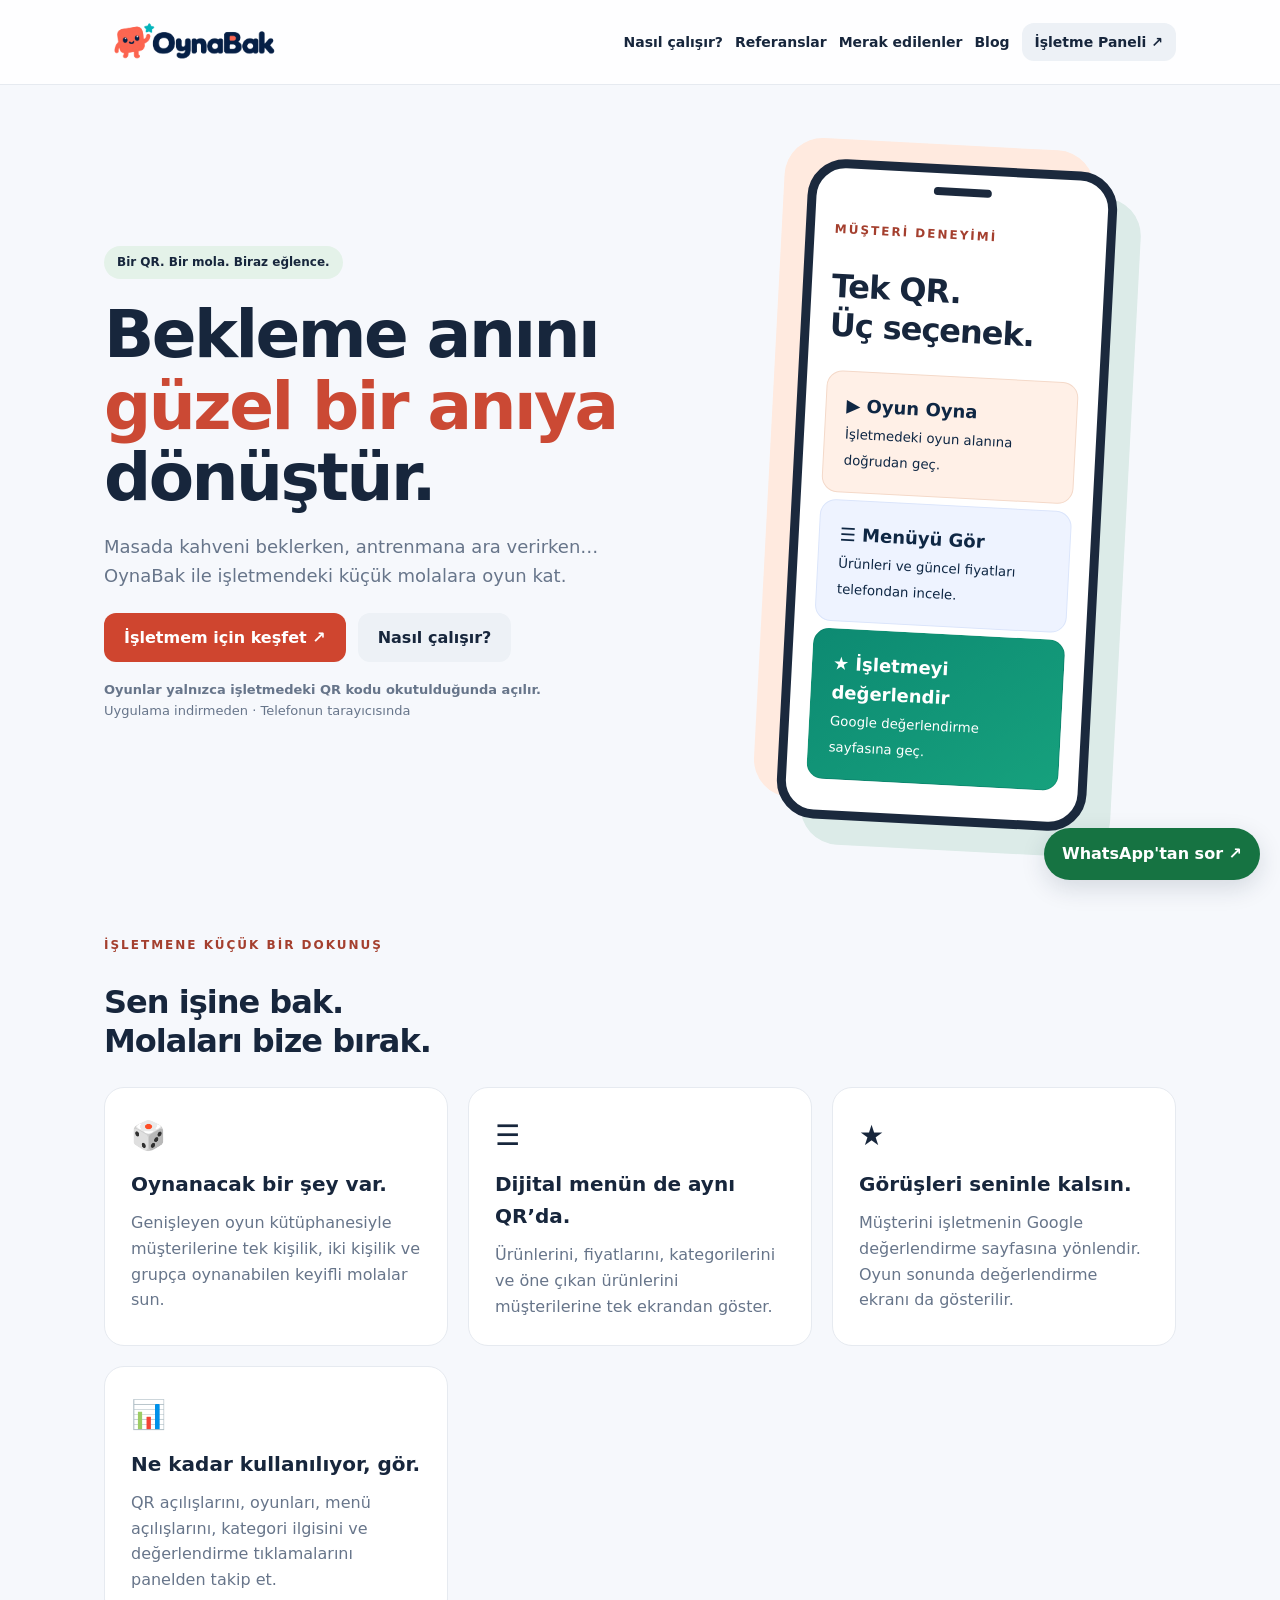
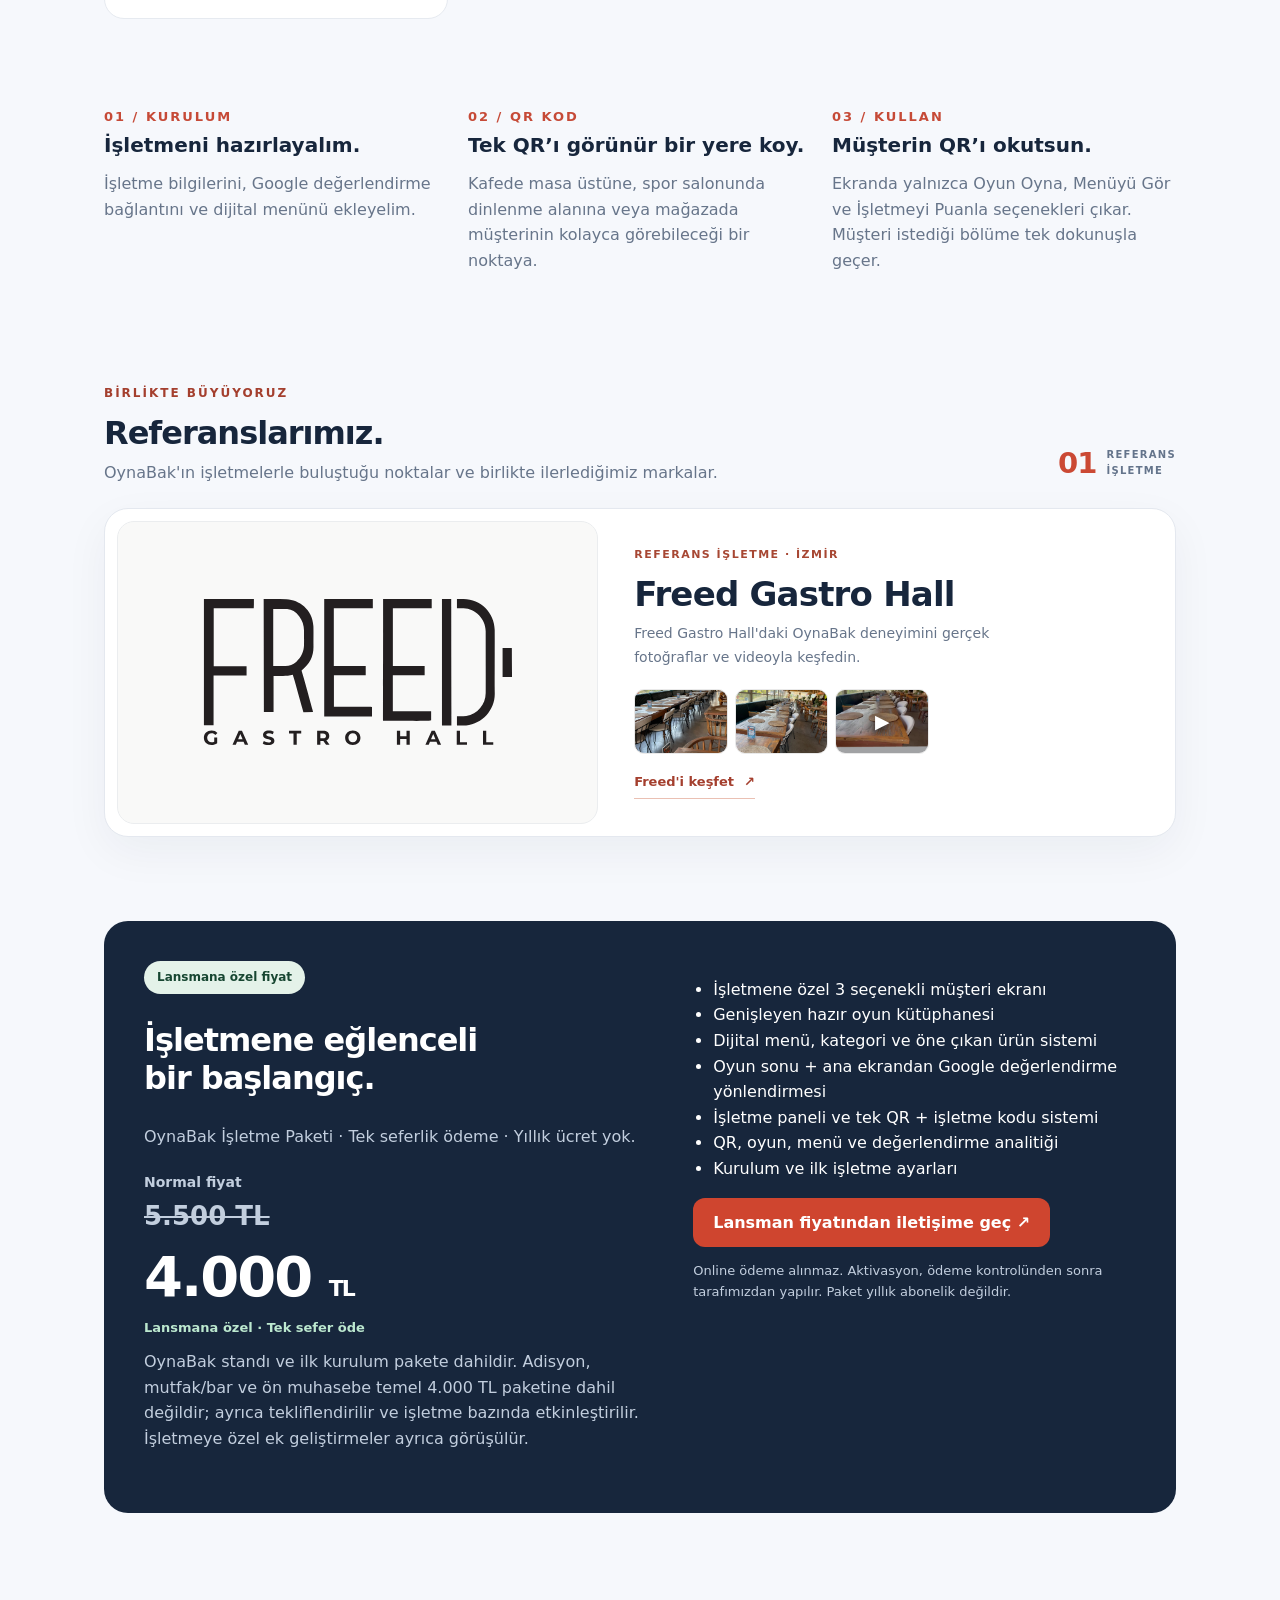
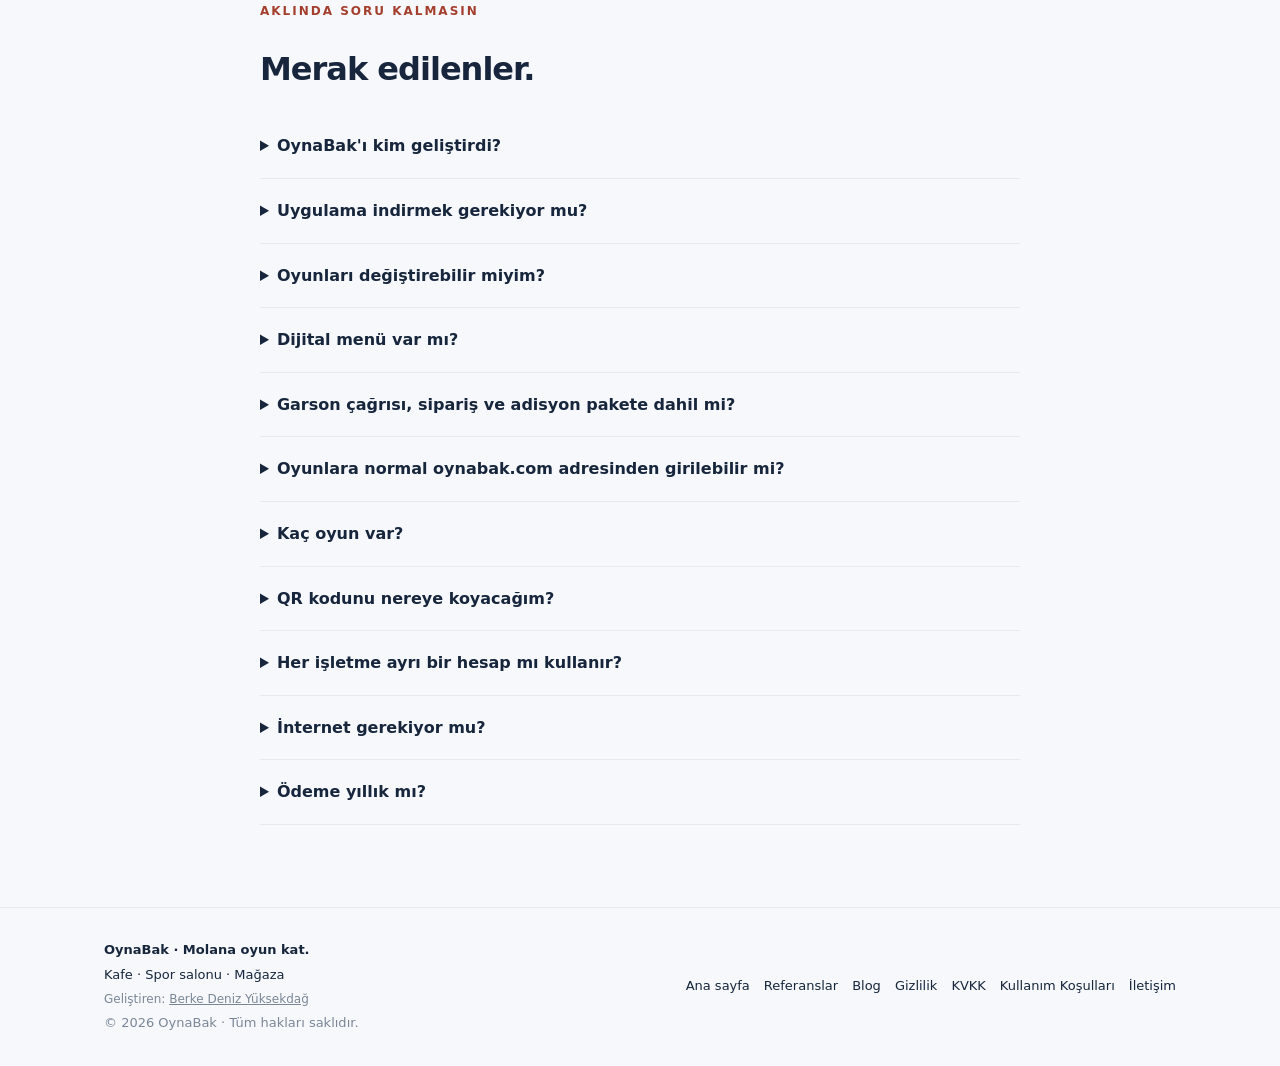
==== index.html @ fc093c41 "Open multiplayer Tavla from existing published Tavla game card" ====
<!doctype html>
<!-- OynaBak FINAL · SINGLE QR + BUSINESS CODE · 01.10.2026 -->
<html lang="tr"><head><meta charset="utf-8"><meta name="viewport" content="width=device-width,initial-scale=1,viewport-fit=cover"><meta name="theme-color" content="#ff705b"><meta name="referrer" content="strict-origin-when-cross-origin"><link rel="icon" href="favicon.ico" sizes="any"><link rel="icon" type="image/png" href="favicon.png"><link rel="apple-touch-icon" href="apple-touch-icon.png"><meta name="description" content="OynaBak, girişimci Berke Deniz Yüksekdağ tarafından geliştirilen; işletmeler için QR oyun, dijital menü, değerlendirme yönlendirmesi ve analiz sistemidir."><meta name="keywords" content="Berke Deniz Yüksekdağ, OynaBak, OynaBak geliştirici, OynaBak kim geliştirdi, QR oyun sistemi, kafeler için QR oyun, işletmeler için QR oyun, İyi Yol Akademi"><meta name="author" content="Berke Deniz Yüksekdağ"><meta property="og:title" content="OynaBak | QR Oyun, Dijital Menü ve İşletme Deneyimi"><meta property="og:description" content="OynaBak, Berke Deniz Yüksekdağ tarafından geliştirilen; QR oyun, dijital menü ve işletme deneyimi sistemidir."><meta property="og:type" content="website"><meta property="og:site_name" content="OynaBak"><meta property="og:url" content="https://oynabak.com/"><meta property="og:locale" content="tr_TR"><link rel="canonical" href="https://oynabak.com/"><meta name="robots" content="index, follow, max-image-preview:large"><meta name="twitter:card" content="summary"><title>OynaBak | QR Oyun, Dijital Menü ve İşletme Deneyimi</title><script type="application/ld+json">{"@context":"https://schema.org","@graph":[{"@type":"WebSite","@id":"https://oynabak.com/#website","name":"OynaBak","url":"https://oynabak.com/","inLanguage":"tr-TR","publisher":{"@id":"https://oynabak.com/#organization"}},{"@type":"WebPage","@id":"https://oynabak.com/#webpage","url":"https://oynabak.com/","name":"OynaBak | QR Oyun ve Dijital Menü","isPartOf":{"@id":"https://oynabak.com/#website"},"about":{"@id":"https://oynabak.com/#software"},"inLanguage":"tr-TR"},{"@type":"Organization","@id":"https://oynabak.com/#organization","name":"OynaBak","url":"https://oynabak.com/","logo":"https://oynabak.com/oynabak-logo.png","description":"İşletmeler için QR tabanlı oyun, dijital menü, müşteri değerlendirme yönlendirmesi ve analiz çözümleri.","founder":{"@id":"https://berkedenizyuksekdag.com/#person"}},{"@type":"Person","@id":"https://berkedenizyuksekdag.com/#person","name":"Berke Deniz Yüksekdağ","url":"https://berkedenizyuksekdag.com/","jobTitle":"Girişimci","sameAs":["https://www.instagram.com/berke_yuksekdag/"],"affiliation":{"@id":"https://oynabak.com/#organization"}},{"@type":"SoftwareApplication","@id":"https://oynabak.com/#software","name":"OynaBak","url":"https://oynabak.com/","applicationCategory":"BusinessApplication","operatingSystem":"Web","description":"Kafe, spor salonu ve diğer işletmeler için QR tabanlı oyun, dijital menü, Google değerlendirme yönlendirmesi ve kullanım analitiği sistemi.","creator":{"@id":"https://berkedenizyuksekdag.com/#person"},"provider":{"@id":"https://oynabak.com/#organization"}}]}</script><!-- OynaBak FINAL v2.0 Business Edition Game Showcase -->
<style>
:root{--accent:#ff705b;--navy:#17263c;--muted:#67758a;--line:#e6eaf0;--bg:#f6f8fc;--mint:#bce8cf}*{box-sizing:border-box}html,body{max-width:100%;overflow-x:hidden}body{margin:0;color:var(--navy);font:16px/1.6 system-ui,-apple-system,'Segoe UI',sans-serif;background:var(--bg)}button,input,select,textarea{font:inherit}button,a,input,select,textarea{touch-action:manipulation}button,a{cursor:pointer}a{color:inherit}button:disabled{cursor:wait;opacity:.55}button:focus-visible,a:focus-visible,input:focus-visible,textarea:focus-visible,select:focus-visible{outline:3px solid #3478d4;outline-offset:3px}button{color:inherit}.wrap{max-width:1120px;margin:auto;padding:0 24px}header{background:#ffffffed;border-bottom:1px solid var(--line);position:sticky;top:0;z-index:10}nav{display:flex;align-items:center;justify-content:space-between;min-height:84px;gap:14px}.brand{display:flex;align-items:center;width:190px;height:60px;overflow:visible;position:relative;flex:none}.brand img{position:static;display:block;width:182px;height:auto;max-width:100%;object-fit:contain}.links,.row{display:flex;gap:12px;align-items:center;flex-wrap:wrap}.links a{text-decoration:none;font-size:14px;font-weight:650}.btn{border:0;border-radius:12px;padding:12px 20px;background:var(--navy);color:white;display:inline-flex;align-items:center;justify-content:center;gap:8px;font-weight:700;text-decoration:none}.btn.coral{background:#cf452f;color:white}.btn.light{background:#edf1f6;color:var(--navy)}.btn.small{padding:8px 13px;font-size:14px}.hero{padding:80px 0 64px;display:grid;grid-template-columns:1.2fr 1fr;gap:65px;align-items:center}.eyebrow{font-size:12px;font-weight:800;letter-spacing:2px;color:#a43f2e;text-transform:uppercase}h1{font-size:clamp(38px,5.2vw,66px);line-height:1.08;letter-spacing:-2.5px;margin:20px 0}h1 span{color:#cb4934}h2{font-size:32px;letter-spacing:-1px;line-height:1.2}h3{margin:0 0 10px;font-size:20px}p{margin:10px 0 22px}.muted{color:var(--muted)}.lead{font-size:18px;max-width:540px}.pill{background:#e4f2e9;border-radius:999px;padding:7px 13px;font-size:12px;font-weight:700;display:inline-block}.phone{background:#fff;border:9px solid #1b293d;border-radius:38px;padding:24px 20px;max-width:310px;margin:auto;box-shadow:25px 25px 0 #dcebe8,-24px -20px 0 #ffeadf;transform:rotate(3deg)}.phone .dot{width:58px;height:8px;background:#1b293d;border-radius:20px;margin:-10px auto 25px}.tile{border:1px solid var(--line);border-radius:16px;padding:20px;background:white;text-align:left;width:100%;margin:7px 0;display:block}.tile:hover{border-color:var(--accent);transform:translateY(-2px)}.tile strong{display:block;font-size:18px}.tile small{color:var(--muted)}.tile.orange{background:#fff1e8}.tile.green{background:#eaf6ee}.tile.blue{background:#edf1ff}.icon{font-size:28px;display:block;margin-bottom:10px}.section{padding:42px 0}.grid{display:grid;grid-template-columns:repeat(3,minmax(0,1fr));gap:20px}.card{background:white;border:1px solid var(--line);border-radius:20px;padding:26px}.card p:last-child{margin-bottom:0}.number{color:#c64a37;font-size:13px;font-weight:800;letter-spacing:2px}.price{display:grid;grid-template-columns:1.15fr 1fr;gap:40px;background:var(--navy);color:#fff;padding:40px;border-radius:24px}.amount{font-size:56px;font-weight:800;letter-spacing:-2px;line-height:1.3}.price ul{padding-left:20px}.price .muted{color:#c2cede}.faq{max-width:760px;margin:0 auto}details{border-bottom:1px solid var(--line);padding:19px 0}summary{cursor:pointer;font-weight:700}details p{color:var(--muted);margin-bottom:0}.whatsapp{position:fixed;bottom:20px;right:20px;background:#167342;color:white;padding:13px 18px;border-radius:30px;text-decoration:none;font-weight:750;box-shadow:0 8px 25px #16273b25;z-index:11}footer{border-top:1px solid var(--line);padding:32px 0;margin-top:40px;font-size:13px}.page{padding:34px 0 70px;min-height:65vh}.narrow{max-width:480px;margin:32px auto}.field{display:block;margin:14px 0;font-size:14px;font-weight:650}input:not([type=checkbox]),textarea,select{display:block;width:100%;padding:11px 13px;margin-top:6px;border:1px solid #cad2dd;border-radius:10px;background:white;color:var(--navy)}textarea{min-height:115px;resize:vertical}input[type=color]{height:48px}input[type=checkbox]{width:18px;height:18px;vertical-align:middle;margin-right:7px;accent-color:#ce4934}.checks label{display:block;margin:9px 0;font-size:14px}.notice{padding:15px 18px;background:#fff1d4;border:1px solid #eed496;border-radius:12px;margin:18px 0}.tabs{display:flex;gap:8px;margin:22px 0;flex-wrap:wrap}.tabs button{border:1px solid var(--line);background:white;padding:10px 16px;border-radius:11px}.tabs button.on{background:var(--navy);color:white}.split{display:grid;grid-template-columns:1fr 1fr;gap:24px}.list{display:grid;gap:14px}.item{border:1px solid var(--line);border-radius:14px;padding:18px;background:#fff}.item .row{justify-content:space-between}.badge{font-size:12px;padding:4px 10px;border-radius:30px;background:#edf1f6}.badge.good{background:#dbf2e1;color:#23643b}.empty{padding:30px;text-align:center;color:var(--muted);border:1px dashed #c2ccda;border-radius:16px}.customer{max-width:760px;margin:auto;text-align:center}.customer .grid{text-align:left}.customer h1{font-size:42px}.customer-tag{height:7px;background:var(--accent);border-radius:30px;width:60px;margin:auto}.toast{position:fixed;bottom:84px;left:50%;transform:translateX(-50%);background:#18283c;color:white;border-radius:12px;padding:14px 20px;z-index:100;max-width:min(90vw,650px);box-shadow:0 6px 30px #0003}.toast:empty{display:none}dialog{border:0;border-radius:22px;padding:0;width:min(94vw,720px);max-height:90vh;color:var(--navy);box-shadow:0 20px 70px #0005}dialog::backdrop{background:#101f35b0}.dialog-head{display:flex;align-items:center;justify-content:space-between;padding:16px 22px;border-bottom:1px solid var(--line)}.dialog-head h3{margin:0}.dialog-body{padding:25px}.game-board{text-align:center}.game-board .row{justify-content:center}.game-board button{margin:5px}.game-board .answers{display:grid;gap:10px}.answers button{margin:0;padding:15px;border:1px solid var(--line);border-radius:12px;background:#f2f5fa}.memory{display:grid;grid-template-columns:repeat(4,1fr);gap:9px;max-width:400px;margin:20px auto}.memory button{height:65px;font-size:27px;margin:0;border:0;border-radius:12px;background:#e9edf7}.word{font-size:36px;letter-spacing:6px;margin:20px 0;overflow-wrap:anywhere}.keyboard{display:flex;justify-content:center;flex-wrap:wrap;gap:4px}.keyboard button{padding:8px;width:38px;margin:0;border:1px solid var(--line);border-radius:7px;background:#edf1f7}iframe{width:100%;height:65vh;border:0;background:#fff;border-radius:10px}.code{font-family:ui-monospace,monospace;font-size:12px;min-height:210px}#qr svg{max-width:100%;height:auto}table{width:100%;font-size:13px;border-collapse:collapse}td,th{padding:10px 5px;text-align:left;border-bottom:1px solid var(--line)}.overflow{overflow-x:auto}.full{grid-column:1/-1}[hidden]{display:none!important}@media(max-width:760px){.hero{grid-template-columns:1fr;padding:42px 0;gap:45px}.phone{transform:none}.grid,.split,.price{grid-template-columns:1fr}.hero h1{letter-spacing:-1.5px}.links .desktop{display:none}.wrap{padding:0 18px}.card,.price{padding:22px}.price{gap:15px}.section{padding:25px 0}.brand{width:158px;height:52px;overflow:visible}.brand img{width:154px;max-width:100%;position:static}.whatsapp{font-size:13px;padding:10px 14px}.customer h1{font-size:32px}.customer .grid{gap:8px}.customer .tile{padding:16px}.customer .icon{display:inline;margin-right:10px}.customer .tile strong{display:inline}.customer .tile small{display:block}.dialog-body{padding:18px}}


/* ===== Oyun ekranı: doğrudan uygulama görünümü ===== */
body.game-open{
  overflow:hidden!important;
  background:#000!important;
}
body.game-open header,
body.game-open footer,
body.game-open .whatsapp{
  display:none!important;
}
body.game-open #app{
  visibility:hidden!important;
  pointer-events:none!important;
}
body.game-open #modal{
  visibility:visible!important;
}
#modal.game-full{
  position:fixed!important;
  inset:0!important;
  margin:0!important;
  width:100vw!important;
  max-width:none!important;
  height:100vh!important;
  height:100dvh!important;
  max-height:none!important;
  border-radius:0!important;
  overflow:hidden!important;
  background:#000!important;
  z-index:99999!important;
}
#modal.game-full[open]{
  display:flex!important;
  flex-direction:column!important;
}
#modal.game-full .dialog-head{
  flex:none!important;
  min-height:52px!important;
  padding:
    max(10px,env(safe-area-inset-top))
    max(12px,env(safe-area-inset-right))
    10px
    max(12px,env(safe-area-inset-left))!important;
  background:#111827!important;
  color:#fff!important;
  border-bottom:1px solid rgba(255,255,255,.10)!important;
  gap:8px!important;
}
#modal.game-full .dialog-head h3{
  flex:1!important;
  margin:0!important;
  font-size:15px!important;
  font-weight:800!important;
  white-space:nowrap!important;
  overflow:hidden!important;
  text-overflow:ellipsis!important;
}
#modal.game-full .dialog-body{
  flex:1!important;
  min-height:0!important;
  overflow:hidden!important;
  padding:0!important;
  background:#000!important;
}
#modal.game-full #customGame{
  width:100%!important;
  height:100%!important;
  min-height:0!important;
}
#modal.game-full #customGame iframe{
  display:block!important;
  width:100%!important;
  height:100%!important;
  min-height:100%!important;
  border:0!important;
  border-radius:0!important;
  background:#000!important;
}
#modal.game-full .game-board{
  max-width:760px;
  margin:auto;
}








/* ===== OynaBak FINAL v2.6 · Light Mobile Customer Screen ===== */
body.customer-mode{
  background:#f7f7f5;
  color:#111;
  overflow-x:hidden!important;
}
body.customer-mode header,
body.customer-mode footer,
body.customer-mode .whatsapp{
  display:none!important;
}
body.customer-mode #app{
  width:100%;
  max-width:100%;
  min-height:100vh;
  min-height:100dvh;
  overflow-x:hidden!important;
  background:#f7f7f5;
}
.customer{
  width:100%;
  max-width:1180px;
  margin:0 auto;
  text-align:left;
  padding:0!important;
  overflow-x:hidden;
}
.customer-shell{
  width:100%;
  min-height:100vh;
  min-height:100dvh;
  overflow-x:hidden;
}
.customer-logo{
  width:54px;
  height:54px;
  border-radius:15px;
  background:#fff;
  border:1px solid #e4e4e1;
  display:grid;
  place-items:center;
  overflow:hidden;
  flex:none;
  box-shadow:0 5px 18px rgba(0,0,0,.06);
}
.customer-logo img{
  width:100%;
  height:100%;
  object-fit:contain;
  padding:4px;
  background:#fff;
}

.customer-main{
  width:100%;
  max-width:100%;
  padding:30px 20px 34px;
  overflow-x:hidden;
}

.customer-oynabak-brand{
  display:inline-flex;
  align-items:center;
  gap:10px;
  margin-bottom:16px;
  padding:7px 11px 7px 8px;
  border:1px solid rgba(147,111,76,.12);
  border-radius:14px;
  background:rgba(255,252,248,.86);
  box-shadow:0 8px 22px rgba(48,36,28,.06);
  backdrop-filter:blur(10px);
  -webkit-backdrop-filter:blur(10px);
}
.customer-oynabak-brand img{
  width:88px;
  height:auto;
  display:block;
  object-fit:contain;
}
.customer-oynabak-brand span{
  color:#6f6f6f;
  font-size:8px;
  font-weight:850;
  letter-spacing:.25px;
  white-space:nowrap;
}
@media(max-width:560px){
  .customer-oynabak-brand{
    margin-bottom:13px;
    padding:6px 9px 6px 7px;
    border-radius:12px;
    gap:8px;
  }
  .customer-oynabak-brand img{width:76px}
  .customer-oynabak-brand span{font-size:7px}
}

.customer-intro{
  display:grid;
  grid-template-columns:minmax(0,1fr) auto;
  align-items:end;
  gap:18px;
  width:100%;
  min-width:0;
}
.customer-kicker{
  display:block;
  margin-bottom:8px;
  color:#111;
  font-size:9px;
  font-weight:950;
  letter-spacing:1.7px;
  text-transform:uppercase;
}
.customer-title{
  margin:0;
  max-width:760px;
  color:#111;
  font-size:clamp(38px,6vw,64px);
  line-height:.95;
  letter-spacing:-2.8px;
  font-weight:950;
  overflow-wrap:anywhere;
}
.customer-title span{color:#b85f36}
.customer-subtitle{
  max-width:650px;
  margin:12px 0 0;
  color:#707070;
  font-size:12px;
  line-height:1.55;
}
.customer-count{
  text-align:right;
  padding-bottom:4px;
  flex:none;
}
.customer-count b{
  display:block;
  color:#111;
  font-size:28px;
  line-height:1;
}
.customer-count span{
  display:block;
  margin-top:5px;
  color:#777;
  font-size:8px;
  font-weight:900;
  letter-spacing:1px;
  text-transform:uppercase;
}

.customer-top-actions{
  display:block;
  margin-top:22px;
  max-width:100%;
  width:100%;
}
.customer-quick{
  border:1px solid #111;
  border-radius:999px;
  background:#111;
  color:#fff;
  min-height:41px;
  padding:7px 13px 7px 8px;
  display:inline-flex;
  align-items:center;
  gap:8px;
  text-align:left;
  transition:.15s;
  max-width:100%;
}
.customer-quick:hover{background:#242424;border-color:#242424}
.customer-quick-icon{
  width:27px;
  height:27px;
  border-radius:50%;
  display:grid;
  place-items:center;
  background:#fff;
  color:#111;
  flex:none;
}
.customer-quick-icon svg{width:14px;height:14px}
.customer-quick strong{
  display:block;
  color:#fff;
  font-size:9px;
  font-weight:900;
  white-space:nowrap;
}
.customer-quick small{display:none}
.customer-quick-arrow{color:#aaa;font-size:12px;flex:none}


.customer-review-hero{
  position:relative;
  width:100%;
  min-height:86px;
  border:0;
  border-radius:20px;
  padding:14px 15px;
  display:grid;
  grid-template-columns:50px minmax(0,1fr) auto;
  align-items:center;
  gap:13px;
  text-align:left;
  color:#fff;
  background:
    radial-gradient(circle at 8% 0%,rgba(255,255,255,.18),transparent 27%),
    radial-gradient(circle at 92% 110%,rgba(199,162,103,.20),transparent 34%),
    linear-gradient(135deg,#b85f36 0%,#9c4c32 48%,#6f2e2b 100%);
  box-shadow:
    0 16px 34px rgba(92,49,35,.22),
    inset 0 1px 0 rgba(255,255,255,.30);
  overflow:hidden;
  transition:transform .16s ease,box-shadow .16s ease;
}
.customer-review-hero:before{
  content:"";
  position:absolute;
  width:140px;
  height:140px;
  right:-52px;
  top:-76px;
  border-radius:50%;
  border:24px solid rgba(255,255,255,.08);
  pointer-events:none;
}
.customer-review-hero:after{
  content:"★★★★★";
  position:absolute;
  right:18px;
  bottom:8px;
  color:rgba(255,255,255,.09);
  font-size:18px;
  letter-spacing:3px;
  font-weight:900;
  pointer-events:none;
}
.customer-review-hero:hover{
  transform:translateY(-2px);
  box-shadow:0 19px 40px rgba(231,70,42,.31),inset 0 1px 0 rgba(255,255,255,.34);
}
.customer-review-hero:active{transform:scale(.993)}
.customer-review-icon{
  width:50px;
  height:50px;
  border-radius:16px;
  display:grid;
  place-items:center;
  background:#fff;
  color:#f25337;
  box-shadow:0 8px 20px rgba(91,26,18,.16);
  position:relative;
  z-index:1;
}
.customer-review-icon svg{width:24px;height:24px}
.customer-review-copy{
  min-width:0;
  position:relative;
  z-index:1;
}
.customer-review-copy small{
  display:block;
  margin-bottom:3px;
  color:#ffe8df;
  font-size:7px;
  line-height:1.2;
  font-weight:950;
  letter-spacing:1.1px;
}
.customer-review-copy strong{
  display:block;
  color:#fff;
  font-size:18px;
  line-height:1.05;
  font-weight:950;
  letter-spacing:-.4px;
}
.customer-review-copy em{
  display:block;
  margin-top:5px;
  color:#fff1ec;
  font-style:normal;
  font-size:9px;
  line-height:1.25;
  font-weight:750;
}
.customer-review-cta{
  position:relative;
  z-index:1;
  min-height:38px;
  padding:0 13px;
  border-radius:999px;
  display:inline-flex;
  align-items:center;
  justify-content:center;
  gap:6px;
  background:#fff;
  color:#b93427;
  box-shadow:0 6px 16px rgba(94,25,17,.13);
  font-size:8px;
  font-weight:950;
  white-space:nowrap;
}
.customer-review-cta b{font-size:13px;line-height:1}

@media(max-width:560px){
  .customer-top-actions{
    display:block!important;
    width:100%;
    margin-top:18px;
  }
  .customer-review-hero{
    min-height:0;
    padding:13px;
    border-radius:18px;
    grid-template-columns:44px minmax(0,1fr);
    grid-template-rows:auto auto;
    column-gap:10px;
    row-gap:10px;
  }
  .customer-review-icon{
    width:44px;
    height:44px;
    border-radius:14px;
    grid-row:1;
    grid-column:1;
  }
  .customer-review-icon svg{width:21px;height:21px}
  .customer-review-copy{
    grid-row:1;
    grid-column:2;
    align-self:center;
  }
  .customer-review-copy small{
    font-size:6.5px;
    letter-spacing:.9px;
  }
  .customer-review-copy strong{
    font-size:16px;
    white-space:normal;
  }
  .customer-review-copy em{
    font-size:8px;
    margin-top:3px;
    white-space:normal;
  }
  .customer-review-cta{
    grid-column:1/-1;
    grid-row:2;
    width:100%;
    min-height:38px;
    padding:0 12px;
    border-radius:12px;
    font-size:9px;
  }
  .customer-review-hero:after{
    right:12px;
    bottom:52px;
    font-size:13px;
    letter-spacing:2px;
  }
}
@media(max-width:360px){
  .customer-review-hero{padding:11px}
  .customer-review-icon{width:40px;height:40px;border-radius:12px}
  .customer-review-copy strong{font-size:15px}
  .customer-review-copy em{font-size:7.5px}
  .customer-review-cta{min-height:36px}
}

.featured-wrap{margin-top:30px;width:100%;min-width:0}
.section-heading{
  display:flex;
  align-items:center;
  justify-content:space-between;
  gap:12px;
  margin-bottom:11px;
  min-width:0;
}
.section-heading h2{margin:0;color:#111;font-size:15px}
.section-heading>span{
  color:#888;
  font-size:8px;
  font-weight:850;
  letter-spacing:.8px;
  text-transform:uppercase;
}
.featured-game{
  position:relative;
  width:100%;
  max-width:100%;
  min-height:390px;
  overflow:hidden;
  border:1px solid rgba(199,162,103,.28);
  border-radius:24px;
  background:#111;
  color:#fff;
  text-align:left;
  padding:0;
  display:block;
  box-shadow:0 18px 42px rgba(28,22,18,.16);
  transition:transform .18s ease,box-shadow .18s ease;
}
.featured-game:hover{
  transform:translateY(-2px);
  box-shadow:0 23px 48px rgba(32,25,21,.18);
}
.featured-media{position:absolute;inset:0}
.featured-media svg,.featured-media img{
  width:100%;
  height:100%;
  object-fit:cover;
  display:block;
}
.featured-media:after{
  content:"";
  position:absolute;
  inset:0;
  background:
    radial-gradient(circle at 78% 18%,rgba(199,162,103,.20),transparent 28%),
    linear-gradient(90deg,rgba(7,7,8,.96),rgba(18,12,10,.74) 38%,rgba(15,8,5,.14) 76%),
    linear-gradient(0deg,rgba(5,5,5,.70),transparent 50%);
}
.featured-content{
  position:relative;
  z-index:2;
  width:min(58%,620px);
  min-height:390px;
  padding:42px 38px;
  display:flex;
  flex-direction:column;
  justify-content:flex-end;
  align-items:flex-start;
}
.featured-badge{
  display:inline-flex;
  align-items:center;
  gap:6px;
  color:#fff;
  font-size:8px;
  font-weight:950;
  letter-spacing:1.1px;
  text-transform:uppercase;
}
.featured-badge{
  padding:6px 9px;
  border-radius:999px;
  background:linear-gradient(135deg,#b85f36,#c7a267);
  box-shadow:0 7px 18px rgba(255,96,63,.22);
}
.featured-badge:before{display:none}
.featured-content h3{
  margin:9px 0 8px;
  color:#fff;
  font-size:clamp(31px,5vw,52px);
  line-height:.95;
  letter-spacing:-2px;
  font-weight:950;
}
.featured-content p{
  margin:0;
  max-width:520px;
  color:#c9c9c9;
  font-size:11px;
  line-height:1.55;
}
.featured-meta{
  display:flex;
  align-items:center;
  gap:12px;
  margin-top:15px;
  color:#d1d1d1;
  font-size:9px;
  font-weight:800;
  flex-wrap:wrap;
}
.featured-meta span{display:inline-flex;align-items:center;gap:5px}
.featured-meta svg{width:12px;height:12px}
.featured-play{
  margin-top:18px;
  min-height:44px;
  border:0;
  border-radius:12px;
  background:linear-gradient(135deg,#b85f36,#c18a55);
  color:#fff;
  padding:10px 17px;
  display:inline-flex;
  align-items:center;
  gap:9px;
  font-size:10px;
  font-weight:950;
  box-shadow:0 10px 22px rgba(111,68,43,.22);
}
.featured-play i{font-style:normal;font-size:15px}

.library-tools{
  margin-top:27px;
  display:flex;
  align-items:center;
  justify-content:space-between;
  gap:14px;
}

.game-showcase{margin-top:13px;width:100%;min-width:0}
.game-grid{
  display:grid;
  grid-template-columns:repeat(3,minmax(0,1fr));
  gap:10px;
  width:100%;
  min-width:0;
}
.game-card{
  position:relative;
  min-width:0;
  overflow:hidden;
  aspect-ratio:16/10;
  border:1px solid rgba(146,110,75,.13);
  border-radius:18px;
  padding:0;
  text-align:left;
  color:#fff;
  background:#111;
  box-shadow:0 10px 24px rgba(36,28,22,.09);
  transition:transform .16s ease,box-shadow .16s ease,border-color .16s ease;
}
.game-card:before{
  content:"";
  position:absolute;
  z-index:3;
  left:0;
  right:0;
  top:0;
  height:3px;
  background:linear-gradient(90deg,#b85f36,#c7a267);
}
.game-card:nth-child(3n+2):before{background:linear-gradient(90deg,#465b78,#7f9bb7)}
.game-card:nth-child(3n+3):before{background:linear-gradient(90deg,#6c5a76,#9e839e)}

.priority-game{
  border-color:rgba(199,162,103,.30);
  box-shadow:0 14px 30px rgba(118,84,53,.12);
}
.priority-game:before{
  height:4px;
  background:linear-gradient(90deg,#8d4a32,#b88354,#d0b071);
}
.priority-badge{
  position:absolute;
  z-index:5;
  top:10px;
  right:10px;
  padding:5px 7px;
  border-radius:999px;
  background:rgba(255,255,255,.94);
  color:#8d4a32;
  font-size:6px;
  line-height:1;
  font-weight:950;
  letter-spacing:.8px;
  box-shadow:0 5px 14px rgba(0,0,0,.14);
}
.priority-featured{
  border-color:rgba(199,162,103,.38);
  box-shadow:0 22px 48px rgba(104,74,48,.16);
}
@media(max-width:560px){
  .priority-badge{
    top:8px;
    right:8px;
    padding:4px 6px;
    font-size:5.5px;
  }
}

.game-card:hover{
  transform:translateY(-3px);
  border-color:rgba(199,162,103,.34);
  box-shadow:0 16px 30px rgba(29,24,20,.15);
}
.game-cover{position:absolute;inset:0;overflow:hidden;background:#151515}
.game-cover svg,.game-cover img{
  display:block;
  width:100%;
  height:100%;
  object-fit:cover;
}
.game-cover:after{
  content:"";
  position:absolute;
  inset:0;
  background:
    linear-gradient(0deg,rgba(4,4,4,.97),rgba(7,6,6,.60) 39%,rgba(4,4,4,.04) 74%),
    radial-gradient(circle at 82% 12%,rgba(255,120,80,.13),transparent 32%);
}
.game-card-content{
  position:absolute;
  z-index:2;
  left:0;
  right:0;
  bottom:0;
  padding:13px;
  min-width:0;
}
.game-card-topline{
  display:flex;
  align-items:end;
  justify-content:space-between;
  gap:8px;
  min-width:0;
}
.game-chip{
  display:inline-flex;
  align-items:center;
  color:#fff;
  font-size:7px;
  font-weight:950;
  letter-spacing:.8px;
  text-transform:uppercase;
  padding:4px 7px;
  border-radius:999px;
  background:rgba(184,95,54,.94);
  box-shadow:0 5px 14px rgba(255,100,70,.18);
}
.game-card strong{
  display:block;
  margin-top:5px;
  color:#fff;
  font-size:16px;
  line-height:1.1;
  overflow-wrap:anywhere;
}
.game-card-meta{
  display:flex;
  align-items:center;
  gap:9px;
  margin-top:7px;
  color:#c2c2c2;
  flex-wrap:wrap;
}
.game-card-meta span{
  display:inline-flex;
  align-items:center;
  gap:4px;
  min-height:0;
  padding:0;
  border:0;
  background:transparent;
  color:inherit;
  font-size:7px;
  font-weight:800;
}
.game-card-meta svg{width:10px;height:10px}
.card-play{
  width:30px;
  height:30px;
  border-radius:50%;
  display:grid;
  place-items:center;
  flex:none;
  background:linear-gradient(135deg,#b85f36,#c18a55);
  color:#fff;
  font-size:12px;
  font-weight:900;
  box-shadow:0 7px 16px rgba(255,103,68,.24);
}
.game-empty{
  grid-column:1/-1;
  min-height:170px;
  display:grid;
  place-items:center;
  text-align:center;
  padding:28px;
  border:1px dashed #d2d2cf;
  border-radius:16px;
  color:#777;
  background:#fff;
}
.customer-brand-note{
  margin:26px 0 0;
  text-align:center;
  color:#9a9a95;
  font-size:7px;
  font-weight:800;
  letter-spacing:.4px;
}

/* Mobile: only vertical scrolling, no side movement */
@media(max-width:760px){
  body.customer-mode,
  body.customer-mode #app,
  .customer,
  .customer-shell,
  .customer-main{
    width:100%!important;
    max-width:100%!important;
    overflow-x:hidden!important;
  }
  .customer-logo{width:48px;height:48px;border-radius:13px}
  .customer-main{padding:25px 15px 30px}
  .customer-intro{
    grid-template-columns:minmax(0,1fr) auto;
    gap:10px;
  }
  .customer-title{
    font-size:clamp(34px,11vw,48px);
    letter-spacing:-2px;
    line-height:.96;
    max-width:100%;
  }
  .customer-subtitle{font-size:11px;margin-top:9px}
  .customer-count b{font-size:24px}
  .customer-count span{font-size:7px;letter-spacing:.7px}
  .customer-top-actions{
    display:block;
    width:100%;
  }
  .customer-quick{
    width:100%;
    min-width:0;
    justify-content:flex-start;
    padding-right:10px;
  }
  .customer-quick strong{
    white-space:normal;
    line-height:1.15;
  }
  .customer-quick-arrow{margin-left:auto}
  .featured-wrap{margin-top:26px}
  .featured-game{min-height:330px;border-radius:18px}
  .featured-content{
    width:82%;
    min-height:330px;
    padding:28px 22px;
  }
  .featured-content h3{
    font-size:clamp(30px,9vw,43px);
    letter-spacing:-1.6px;
  }
  .featured-content p{font-size:10px}
  .featured-media:after{
    background:linear-gradient(90deg,rgba(5,5,5,.94),rgba(5,5,5,.72) 48%,rgba(5,5,5,.18) 100%),linear-gradient(0deg,rgba(5,5,5,.66),transparent 50%);
  }
  .library-tools{margin-top:24px}
  .game-grid{grid-template-columns:repeat(2,minmax(0,1fr));gap:9px}
  .game-card{border-radius:15px;aspect-ratio:4/3}
  .game-card-content{padding:10px}
  .game-card strong{font-size:13px}
  .card-play{width:27px;height:27px}
}
@media(max-width:380px){
  .customer-main{padding-left:12px;padding-right:12px}
  .customer-title{font-size:33px}
  .customer-count{display:none}
  .customer-intro{grid-template-columns:1fr}
  .customer-top-actions{display:block}
  .featured-content{width:90%;padding:24px 18px}
}

/* Panelde işletme ve oyun resmi alanları */

.game-image-editor{margin:14px 0 18px;padding:14px;border:1px solid #e3e8ef;border-radius:16px;background:#f8fafc}.game-image-editor h4{margin:0 0 4px}.game-image-editor p{margin:0 0 11px;color:#738093;font-size:12px}.game-image-preview{width:100%;aspect-ratio:16/7;overflow:hidden;display:grid;place-items:center;border:1px dashed #cbd5df;border-radius:14px;background:#eef2f6;color:#7a8798;font-size:12px;font-weight:800}.game-image-preview img{width:100%;height:100%;object-fit:cover}.game-image-actions{display:flex;gap:8px;flex-wrap:wrap;margin-top:10px}.game-image-file{display:inline-flex;align-items:center;justify-content:center;padding:9px 12px;border-radius:10px;background:#17263c;color:#fff;font-size:12px;font-weight:850;cursor:pointer}.game-image-file input{display:none}.game-image-remove{border:1px solid #d7dee8;background:#fff;color:#334155;border-radius:10px;padding:9px 12px;font-size:12px;font-weight:850}.admin-game-thumb{width:92px;aspect-ratio:16/9;flex:none;overflow:hidden;border-radius:10px;border:1px solid #e2e7ed;background:#eef2f6}.admin-game-thumb img{width:100%;height:100%;object-fit:cover}.admin-game-thumb .noimg{width:100%;height:100%;display:grid;place-items:center;color:#8591a1;font-size:9px;font-weight:800;text-align:center;padding:5px}

@media(max-width:900px){.game-grid{grid-template-columns:repeat(2,minmax(0,1fr))}.featured-content{width:68%}}
@media(max-width:680px){.customer-logo{width:44px;height:44px;border-radius:12px}
  .customer-main{padding:24px 10px max(24px,env(safe-area-inset-bottom))}.customer-intro{grid-template-columns:1fr auto;gap:8px}.customer-title{font-size:38px;letter-spacing:-2px}.customer-subtitle{font-size:10px;margin-top:8px}.customer-count b{font-size:22px}.customer-count span{font-size:7px}
  .customer-top-actions{margin-top:16px}
  .featured-wrap{margin-top:23px}.featured-game{min-height:330px;border-radius:17px}.featured-media:after{background:linear-gradient(0deg,rgba(5,5,5,.97),rgba(5,5,5,.66) 47%,rgba(5,5,5,.11) 76%)}.featured-content{width:100%;min-height:330px;padding:23px 18px}.featured-content h3{font-size:34px;letter-spacing:-1.3px}.featured-content p{max-width:92%;font-size:9px}.featured-meta{margin-top:11px;font-size:8px}.featured-play{margin-top:14px;min-height:38px;padding:8px 13px}
  .library-tools{margin-top:22px;align-items:flex-start;flex-direction:column}.game-grid{grid-template-columns:repeat(2,minmax(0,1fr));gap:8px}.game-card{border-radius:14px;aspect-ratio:4/3}.game-card-content{padding:9px}.game-card strong{font-size:12px}.game-card-meta{margin-top:5px;gap:6px}.card-play{width:26px;height:26px;font-size:10px}
}
@media(max-width:430px){
  .game-grid{grid-template-columns:1fr;gap:10px}
  .game-card{aspect-ratio:16/9;border-radius:15px}
  .game-card strong{font-size:14px}
  .game-card-content{padding:11px}
}
@media(max-width:360px){.customer-title{font-size:32px}.game-card strong{font-size:13px}}



@media(max-width:600px){
  .quote-screen{
    padding:
      max(78px,env(safe-area-inset-top))
      max(20px,env(safe-area-inset-right))
      max(38px,env(safe-area-inset-bottom))
      max(20px,env(safe-area-inset-left));
  }
  .quote-exit{width:44px;height:44px;font-size:22px}
  .quote-label{margin-bottom:20px;font-size:9px}
  .quote-message{font-size:clamp(31px,10vw,48px);letter-spacing:-1.5px}
  .quote-author{margin-top:24px}
}

/* ===== Legal pages ===== */
.footer-links{display:flex;gap:14px;flex-wrap:wrap;align-items:center}
.footer-links a{color:inherit;text-decoration:none;font-size:13px}
.footer-links a:hover{text-decoration:underline}
.legal-page{padding:54px 0 70px}
.legal-hero{max-width:880px;margin-bottom:26px}
.legal-hero .eyebrow{margin-bottom:9px}
.legal-hero h1{font-size:clamp(34px,6vw,54px);letter-spacing:-1.6px;margin:0 0 13px}
.legal-hero p{font-size:15px;line-height:1.7;max-width:760px}
.legal-meta{display:flex;gap:10px;flex-wrap:wrap;margin-top:17px}
.legal-meta span{border:1px solid var(--line);border-radius:999px;padding:7px 10px;font-size:11px;font-weight:800;color:#657287;background:#fff}
.legal-layout{display:grid;grid-template-columns:minmax(0,1fr) 240px;gap:24px;align-items:start}
.legal-doc{border:1px solid var(--line);border-radius:22px;background:#fff;padding:28px;box-shadow:0 16px 45px #17263c0b}
.legal-doc h2{font-size:22px;margin:28px 0 9px;letter-spacing:-.4px}
.legal-doc h2:first-child{margin-top:0}
.legal-doc h3{font-size:16px;margin:20px 0 7px}
.legal-doc p,.legal-doc li{color:#5d697b;line-height:1.72;font-size:14px}
.legal-doc ul{padding-left:20px}
.legal-doc strong{color:#26364a}
.legal-side{position:sticky;top:90px;border:1px solid var(--line);border-radius:18px;background:#f7f9fc;padding:16px}
.legal-side b{display:block;margin-bottom:8px}
.legal-side a{display:block;padding:8px 9px;border-radius:9px;color:#4d5d73;text-decoration:none;font-size:13px}
.legal-side a:hover{background:#fff;color:#24364c}
.legal-note{border-left:4px solid var(--accent);background:#fff7f2;padding:14px 15px;border-radius:0 12px 12px 0;color:#5e6470;font-size:13px;line-height:1.6}
.contact-cards{display:grid;grid-template-columns:repeat(2,1fr);gap:12px;margin-top:18px}
.contact-card{border:1px solid var(--line);border-radius:16px;background:#fff;padding:18px}
.contact-card .icon{font-size:24px;margin-bottom:8px}
.contact-card h3{margin:0 0 6px}
.contact-card p{margin:0 0 12px;color:#68768a;font-size:13px;line-height:1.55}

/* ===== Premium analytics ===== */
.analytics-shell{max-width:980px;margin:auto}
.analytics-head{display:flex;justify-content:space-between;gap:16px;align-items:flex-start;margin-bottom:18px;flex-wrap:wrap}
.analytics-head h2{margin:0 0 5px;font-size:28px;letter-spacing:-.7px}
.analytics-periods{display:flex;gap:6px;padding:5px;background:#f2f5f9;border:1px solid #e4e9f0;border-radius:12px}
.analytics-periods button{border:0;background:transparent;border-radius:8px;padding:8px 10px;font-size:12px;font-weight:850;color:#6e7b8e;cursor:pointer}
.analytics-periods button.on{background:#fff;color:#25364d;box-shadow:0 3px 10px #17263c12}
.metric-grid{display:grid;grid-template-columns:repeat(3,1fr);gap:10px}
.metric-card{border:1px solid #e5eaf0;border-radius:16px;background:linear-gradient(180deg,#fff,#fbfcfe);padding:16px;min-height:112px}
.metric-card .metric-icon{width:34px;height:34px;border-radius:10px;display:grid;place-items:center;background:#f0f4f9;margin-bottom:12px;font-size:17px}
.metric-card small{display:block;color:#7a8798;font-weight:800;font-size:10px;text-transform:uppercase;letter-spacing:.7px}
.metric-card strong{display:block;margin-top:4px;font-size:25px;letter-spacing:-.7px;color:#213247;white-space:nowrap;overflow:hidden;text-overflow:ellipsis}
.metric-card p{margin:5px 0 0;color:#8a95a4;font-size:11px}
.analytics-grid{display:grid;grid-template-columns:1.45fr 1fr;gap:12px;margin-top:12px}
.analytics-panel{border:1px solid #e5eaf0;border-radius:18px;background:#fff;padding:17px;min-width:0}
.analytics-panel h3{margin:0;font-size:16px}
.analytics-panel .sub{margin:4px 0 15px;color:#8a95a4;font-size:11px}
.daily-chart{height:180px;display:grid;align-items:end;gap:4px;border-bottom:1px solid #e7ebf1;padding:10px 2px 0}
.day-col{min-width:0;height:100%;display:flex;flex-direction:column;justify-content:flex-end;align-items:center;gap:5px}
.day-bars{height:145px;width:100%;display:flex;align-items:flex-end;justify-content:center;gap:2px}
.day-bar{width:28%;min-width:3px;border-radius:5px 5px 1px 1px;min-height:2px}
.day-bar.qr{background:#ff8d61}.day-bar.game{background:#4d8fff}.day-bar.review{background:#6bc79c}
.day-label{font-size:8px;color:#9aa4b2;white-space:nowrap;overflow:hidden;text-overflow:clip;max-width:100%}
.chart-legend{display:flex;gap:13px;flex-wrap:wrap;margin-top:10px;color:#7d8898;font-size:10px}
.chart-legend span:before{content:"";display:inline-block;width:8px;height:8px;border-radius:2px;margin-right:5px;vertical-align:-1px}
.chart-legend .lqr:before{background:#ff8d61}.chart-legend .lg:before{background:#4d8fff}.chart-legend .lr:before{background:#6bc79c}
.rank-list{display:grid;gap:10px}
.rank-row{display:grid;grid-template-columns:minmax(0,1fr) auto;gap:9px;align-items:center}
.rank-main{min-width:0}
.rank-title{display:flex;justify-content:space-between;gap:8px;font-size:12px;font-weight:800;color:#42536a}
.rank-title span:first-child{white-space:nowrap;overflow:hidden;text-overflow:ellipsis}
.rank-track{height:7px;background:#edf1f5;border-radius:999px;overflow:hidden;margin-top:5px}
.rank-fill{height:100%;border-radius:999px;background:linear-gradient(90deg,#ff8060,#ffb26c)}
.rank-num{font-size:11px;color:#768397;font-weight:850}
.analytics-note{margin-top:12px;padding:11px 12px;border-radius:12px;background:#fff8e8;border:1px solid #f5e3b8;color:#77653c;font-size:11px;line-height:1.5}
.analytics-table{margin-top:12px}
.analytics-table h3{margin-bottom:4px}
.analytics-empty{padding:24px;text-align:center;color:#8b96a6;background:#f8fafc;border-radius:12px;font-size:13px}

@media(max-width:760px){
  footer .row{align-items:flex-start!important}
  .footer-links{width:100%;gap:10px 14px}
  .legal-layout{grid-template-columns:1fr}
  .legal-side{position:static;order:-1}
  .legal-doc{padding:21px}
  .contact-cards{grid-template-columns:1fr}
  .metric-grid{grid-template-columns:1fr 1fr}
  .analytics-grid{grid-template-columns:1fr}
}
@media(max-width:430px){
  .metric-grid{grid-template-columns:1fr}
  .analytics-periods{width:100%}.analytics-periods button{flex:1}
  .daily-chart{gap:2px}.day-label{font-size:7px}
}


/* ===== Oyun Bitiş Ekranı · v2.7 ===== */
#modal.finish-full{
  position:fixed!important;
  inset:0!important;
  width:100vw!important;
  height:100vh!important;
  height:100dvh!important;
  max-width:none!important;
  max-height:none!important;
  margin:0!important;
  padding:0!important;
  border:0!important;
  border-radius:0!important;
  background:#fff!important;
  color:#111!important;
  overflow:hidden!important;
  z-index:100000!important;
}
#modal.finish-full::backdrop{background:#fff!important}
#modal.finish-full .dialog-head{display:none!important}
#modal.finish-full .dialog-body{
  width:100%!important;
  height:100%!important;
  min-height:100vh!important;
  min-height:100dvh!important;
  padding:0!important;
  margin:0!important;
  overflow:hidden!important;
  background:#fff!important;
}
.game-finish-screen{
  width:100%;
  min-height:100vh;
  min-height:100dvh;
  display:flex;
  align-items:center;
  justify-content:center;
  padding:
    max(28px,env(safe-area-inset-top))
    max(22px,env(safe-area-inset-right))
    max(28px,env(safe-area-inset-bottom))
    max(22px,env(safe-area-inset-left));
  background:#fff;
  color:#111;
}
.game-finish-box{
  width:min(100%,520px);
  margin:auto;
  text-align:center;
}
.game-finish-mark{
  width:58px;
  height:58px;
  margin:0 auto 24px;
  border:2px solid #111;
  border-radius:50%;
  display:grid;
  place-items:center;
  font-size:25px;
  font-weight:900;
  line-height:1;
}
.game-finish-kicker{
  margin-bottom:10px;
  color:#777;
  font-size:9px;
  line-height:1;
  font-weight:900;
  letter-spacing:1.8px;
  text-transform:uppercase;
}
.game-finish-title{
  margin:0;
  color:#111;
  font-size:clamp(38px,9vw,64px);
  line-height:.98;
  letter-spacing:-2.4px;
  font-weight:950;
  text-wrap:balance;
}
.game-finish-winner{
  margin:18px 0 0;
  color:#111;
  font-size:18px;
  line-height:1.35;
  font-weight:850;
}
.game-finish-score{
  display:inline-flex;
  align-items:baseline;
  gap:5px;
  margin-top:18px;
  color:#111;
  font-size:34px;
  font-weight:950;
  letter-spacing:-1.2px;
}
.game-finish-score small{
  color:#777;
  font-size:13px;
  font-weight:800;
  letter-spacing:0;
}
.game-finish-meta{
  margin:10px 0 0;
  color:#888;
  font-size:12px;
  line-height:1.5;
  font-weight:650;
}

.game-finish-stats{width:min(100%,440px);margin:20px auto 0;text-align:left}
.game-finish-stats-title{color:#555;font-size:10px;font-weight:900;letter-spacing:.7px;text-transform:uppercase;margin-bottom:9px}
.game-finish-stats-grid{display:grid;grid-template-columns:repeat(3,minmax(0,1fr));gap:8px}
.game-finish-stat{min-width:0;padding:13px 9px;border:1px solid #e6e6e3;border-radius:13px;background:#f7f7f6;text-align:center}
.game-finish-stat small{display:block;font-size:10px;font-weight:750;color:#777;margin-bottom:7px}
.game-finish-stat strong{display:block;font-size:clamp(13px,3.4vw,17px);font-weight:900;color:#111;overflow-wrap:anywhere;line-height:1.25}
@media(max-width:360px){.game-finish-stats-grid{gap:5px}.game-finish-stat{padding:11px 5px}}
.finish-review-card{
  width:min(100%,440px);
  margin:27px auto 0;
  padding:18px;
  border:1px solid rgba(184,95,54,.18);
  border-radius:20px;
  background:
    radial-gradient(circle at 90% 10%,rgba(199,162,103,.13),transparent 34%),
    linear-gradient(145deg,#fffaf5 0%,#f5ede5 100%);
  box-shadow:0 14px 32px rgba(61,43,32,.08);
  text-align:left;
}
.finish-review-stars{
  color:#c18a55;
  font-size:17px;
  line-height:1;
  letter-spacing:3px;
  margin-bottom:12px;
}
.finish-review-copy small{
  display:block;
  margin-bottom:5px;
  color:#9a765b;
  font-size:8px;
  line-height:1;
  font-weight:950;
  letter-spacing:1.35px;
}
.finish-review-copy strong{
  display:block;
  color:#171312;
  font-size:21px;
  line-height:1.1;
  font-weight:950;
  letter-spacing:-.45px;
}
.finish-review-copy p{
  margin:7px 0 0;
  color:#776d65;
  font-size:11px;
  line-height:1.45;
  font-weight:650;
}
.finish-review-btn{
  width:100%;
  min-height:50px;
  margin-top:15px;
  border:0;
  border-radius:14px;
  padding:0 15px;
  display:flex;
  align-items:center;
  justify-content:center;
  gap:8px;
  background:linear-gradient(135deg,#b85f36,#8b4432);
  color:#fff;
  box-shadow:0 10px 22px rgba(114,60,42,.20);
  font-size:12px;
  font-weight:950;
  cursor:pointer;
}
.finish-review-btn span{
  color:#f3d29e;
  font-size:17px;
}
.finish-review-btn b{
  margin-left:2px;
  font-size:14px;
}
.finish-review-btn:active{transform:scale(.992)}
.finish-review-btn:disabled{
  cursor:not-allowed;
  opacity:.48;
  box-shadow:none;
}

.game-finish-actions{
  display:grid;
  grid-template-columns:1fr 1fr;
  gap:10px;
  width:min(100%,420px);
  margin:34px auto 0;
}
.game-finish-btn{
  min-height:54px;
  border-radius:14px;
  padding:0 18px;
  font-size:13px;
  font-weight:900;
  cursor:pointer;
}
.game-finish-btn.primary{
  border:1px solid #111;
  background:#111;
  color:#fff;
}
.game-finish-btn.secondary{
  border:1px solid #d9d9d6;
  background:#fff;
  color:#111;
}
@media(max-width:520px){
  .game-finish-screen{
    align-items:flex-start;
    overflow:auto;
    padding-top:max(22px,env(safe-area-inset-top));
    padding-bottom:max(22px,env(safe-area-inset-bottom));
  }
  .game-finish-mark{width:48px;height:48px;margin-bottom:17px;font-size:21px}
  .game-finish-title{font-size:clamp(32px,11vw,46px)}
  .game-finish-winner{margin-top:13px;font-size:16px}
  .game-finish-score{margin-top:13px;font-size:29px}
  .finish-review-card{
    margin-top:20px;
    padding:15px;
    border-radius:17px;
  }
  .finish-review-copy strong{font-size:18px}
  .finish-review-copy p{font-size:10px}
  .finish-review-btn{min-height:47px;margin-top:13px}
  .game-finish-actions{
    grid-template-columns:1fr 1fr;
    gap:8px;
    margin-top:16px;
  }
  .game-finish-btn{
    min-height:48px;
    padding:0 10px;
    font-size:11px;
  }
}
@media(max-width:360px){
  .game-finish-actions{grid-template-columns:1fr}
}


/* ===== FINAL customer opening: games start immediately ===== */

.customer-intro{
  align-items:start!important;
}

.customer-status{
  display:flex;
  align-items:center;
  justify-content:flex-end;
  gap:12px;
  min-width:0;
  padding-top:1px;
}

.customer-venue-mini{
  display:flex;
  align-items:center;
  gap:8px;
  min-width:0;
  max-width:230px;
}

.customer-venue-mini .customer-logo{
  width:42px;
  height:42px;
  border-radius:11px;
  box-shadow:none;
  border:1px solid #dededb;
  background:#fff;
}

.customer-venue-mini .customer-logo img{
  padding:3px;
}

.customer-venue-mini-copy{
  min-width:0;
  text-align:left;
}

.customer-venue-mini-copy strong{
  display:block;
  max-width:145px;
  overflow:hidden;
  text-overflow:ellipsis;
  white-space:nowrap;
  color:#111;
  font-size:11px;
  line-height:1.15;
  font-weight:950;
}

.customer-venue-mini-copy small{
  display:block;
  margin-top:4px;
  color:#777;
  font-size:8px;
  line-height:1.1;
  font-weight:800;
  white-space:nowrap;
}

.customer-count{
  min-width:58px;
  padding:0!important;
  text-align:right;
}

.customer-main{
  padding-top:22px!important;
}

@media(max-width:760px){
  .customer-main{
    padding-top:max(18px,env(safe-area-inset-top))!important;
  }
  .customer-intro{
    grid-template-columns:minmax(0,1fr) auto!important;
    align-items:start!important;
  }
  .customer-status{
    gap:8px;
  }
  .customer-venue-mini{
    max-width:112px;
    gap:6px;
  }
  .customer-venue-mini .customer-logo{
    width:34px;
    height:34px;
    border-radius:9px;
  }
  .customer-venue-mini-copy strong{
    max-width:70px;
    font-size:9px;
  }
  .customer-venue-mini-copy small{
    font-size:7px;
  }
  .customer-count{
    min-width:42px;
  }
  .customer-count b{
    font-size:22px;
  }
}
@media(max-width:430px){
  .customer-venue-mini-copy{
    display:none;
  }
  .customer-venue-mini{
    max-width:none;
  }
  .customer-venue-mini .customer-logo{
    width:36px;
    height:36px;
  }
}


/* FINAL: dar telefonlarda işletme logosu + oyun sayısı görünür kalır */
@media(max-width:380px){
  .customer-count{display:block!important}
  .customer-status{display:flex!important}
}


/* ===== Tek QR + İşletme Kodu ===== */
.code-entry-page{min-height:100vh;min-height:100dvh;display:grid;place-items:center;padding:24px;background:#f7f7f5;color:#111}
.code-entry-card{width:min(100%,430px);background:#fff;border:1px solid #e5e5e1;border-radius:26px;padding:28px;box-shadow:0 18px 60px rgba(0,0,0,.08);text-align:center}
.code-entry-mark{width:58px;height:58px;margin:0 auto 18px;border-radius:18px;background:#111;color:#fff;display:grid;place-items:center;font-size:23px;font-weight:950}
.code-entry-card h1{margin:0;font-size:clamp(34px,10vw,48px);line-height:.98;letter-spacing:-2px;color:#111}
.code-entry-card p{margin:12px auto 20px;max-width:330px;color:#777;font-size:13px;line-height:1.55}
.code-input{display:block;width:100%;height:62px;border:1px solid #d9d9d4!important;border-radius:16px!important;background:#f8f8f6!important;color:#111!important;text-align:center;font-size:23px!important;font-weight:950!important;letter-spacing:4px!important;text-transform:uppercase;margin:0!important;padding:0 16px!important}
.code-input:focus{outline:3px solid #111!important;outline-offset:2px!important}
.code-submit{width:100%;min-height:54px;margin-top:12px;border:0;border-radius:15px;background:#111;color:#fff;font-size:14px;font-weight:950}
.code-help{margin-top:14px;color:#999;font-size:10px;line-height:1.5}
.business-code-box{margin:16px 0;padding:18px;border:1px solid #e2e6ec;border-radius:18px;background:#f8fafc;text-align:center}
.business-code-box small{display:block;color:#7b8797;font-size:10px;font-weight:850;text-transform:uppercase;letter-spacing:1px}
.business-code-value{display:block;margin-top:5px;font-size:30px;line-height:1;font-weight:950;letter-spacing:4px;color:#17263c}
.business-code-note{margin-top:8px;color:#7b8797;font-size:11px;line-height:1.5}


/* ===== FINAL · Tek QR işletme kodu UX ===== */
.code-entry-logo{width:190px;max-width:72%;height:auto;display:block;margin:0 auto 20px;object-fit:contain}
.code-entry-card .eyebrow{display:block;margin-bottom:10px}
.venue-code-inline{margin:14px 0 4px;padding:13px 14px;border:1px solid #e5e9ef;border-radius:14px;background:#f8fafc;display:flex;align-items:center;justify-content:space-between;gap:12px}
.venue-code-inline small{display:block;color:#7b8797;font-size:9px;font-weight:900;letter-spacing:1px;text-transform:uppercase}
.venue-code-inline b{display:block;margin-top:3px;color:#17263c;font-size:20px;letter-spacing:2.6px;font-weight:950}
.venue-code-actions{display:flex;gap:7px;flex-wrap:wrap;justify-content:flex-end}
.venue-code-actions button{border:1px solid #dbe1e8;background:#fff;border-radius:9px;padding:7px 9px;font-size:10px;font-weight:900}
.venue-code-actions button.danger-lite{color:#9b2c22;border-color:#efceca;background:#fff}
@media(max-width:520px){.venue-code-inline{align-items:flex-start;flex-direction:column}.venue-code-actions{width:100%;justify-content:flex-start}.code-entry-logo{width:170px}}


@media(max-width:560px){
  .customer-main{
    width:min(100% - 22px,1180px);
    padding-top:24px;
  }
  .customer-main:before{
    inset:8px -2px auto;
    height:190px;
    border-radius:22px;
  }
  .library-tools{
    padding:12px;
    border-radius:15px;
  }
}


/* ===== OynaBak Restaurant Menu ===== */
.customer-service-grid{
  display:grid;
  grid-template-columns:minmax(0,1fr) minmax(0,1fr);
  gap:12px;
  margin-top:22px
}
.customer-top-actions{display:none!important}

.customer-menu-hero{
  position:relative;
  width:100%;
  min-height:86px;
  border:1px solid rgba(199,162,103,.25);
  border-radius:20px;
  padding:14px 15px;
  display:grid;
  grid-template-columns:50px minmax(0,1fr) auto;
  align-items:center;
  gap:13px;
  text-align:left;
  color:#fff;
  background:
    radial-gradient(circle at 90% 10%,rgba(199,162,103,.15),transparent 30%),
    linear-gradient(135deg,#20130f 0%,#5b2d20 58%,#8d4a32 100%);
  box-shadow:0 16px 34px rgba(63,37,27,.18),inset 0 1px 0 rgba(255,255,255,.08);
  overflow:hidden;
  transition:.16s
}
.customer-menu-hero:after{
  content:"MENÜ";
  position:absolute;
  right:-5px;
  bottom:-10px;
  color:rgba(255,255,255,.055);
  font-family:Georgia,'Times New Roman',serif;
  font-size:44px;
  font-weight:700;
  letter-spacing:-2px
}
.customer-menu-hero:hover{transform:translateY(-2px);box-shadow:0 20px 38px rgba(63,37,27,.23)}
.customer-menu-icon{
  width:50px;height:50px;border-radius:16px;display:grid;place-items:center;
  color:#8d4a32;background:linear-gradient(145deg,#fff8ed,#ead5bb);
  box-shadow:0 8px 20px rgba(0,0,0,.16);position:relative;z-index:1
}
.customer-menu-icon svg{width:24px;height:24px}
.customer-menu-copy{min-width:0;position:relative;z-index:1}
.customer-menu-copy small{display:block;margin-bottom:3px;color:#e5c7a5;font-size:7px;font-weight:950;letter-spacing:1.1px}
.customer-menu-copy strong{display:block;color:#fff;font-size:18px;line-height:1.05;font-weight:950}
.customer-menu-copy em{display:block;margin-top:5px;color:#eadfd5;font-style:normal;font-size:9px;font-weight:750}
.customer-menu-cta{
  min-height:38px;padding:0 13px;border-radius:999px;display:inline-flex;align-items:center;justify-content:center;gap:6px;
  background:#fff5e8;color:#6d3423;font-size:8px;font-weight:950;white-space:nowrap;position:relative;z-index:1
}

#modal.menu-full{
  position:fixed!important;inset:0!important;margin:0!important;width:100vw!important;max-width:none!important;
  height:100vh!important;height:100dvh!important;max-height:none!important;border:0!important;border-radius:0!important;
  background:#efe4d6!important;overflow:hidden!important;z-index:100000!important
}
#modal.menu-full[open]{display:flex!important;flex-direction:column!important}
#modal.menu-full .dialog-head{
  flex:none!important;min-height:62px!important;
  background:rgba(39,22,17,.97)!important;color:#fff!important;
  border-bottom:1px solid rgba(255,255,255,.08)!important;
  padding:max(12px,env(safe-area-inset-top)) max(16px,env(safe-area-inset-right)) 12px max(16px,env(safe-area-inset-left))!important;
  backdrop-filter:blur(14px);-webkit-backdrop-filter:blur(14px)
}
#modal.menu-full .dialog-head button{color:#fff!important;border-color:rgba(255,255,255,.18)!important}
#modal.menu-full .dialog-body{
  flex:1!important;min-height:0!important;overflow:auto!important;padding:0!important;
  background:
    radial-gradient(circle at 12% 8%,rgba(145,87,50,.06),transparent 24%),
    #efe4d6!important;
  -webkit-overflow-scrolling:touch
}

.menu-screen{
  width:min(100%,860px);
  margin:auto;
  padding:18px 14px max(48px,env(safe-area-inset-bottom));
  color:#241711
}

.menu-restaurant-hero{
  position:relative;
  overflow:hidden;
  padding:30px 24px 26px;
  border-radius:26px;
  text-align:center;
  background:
    radial-gradient(circle at 50% -20%,rgba(231,180,111,.18),transparent 35%),
    linear-gradient(145deg,#25140f 0%,#4a241a 56%,#6f3827 100%);
  color:#fff;
  box-shadow:0 22px 48px rgba(68,36,24,.19)
}
.menu-restaurant-hero:before,
.menu-restaurant-hero:after{
  content:"";
  position:absolute;
  width:130px;
  height:130px;
  border:1px solid rgba(255,255,255,.055);
  transform:rotate(45deg)
}
.menu-restaurant-hero:before{left:-78px;top:-50px}
.menu-restaurant-hero:after{right:-78px;bottom:-52px}
.menu-restaurant-brand{
  display:inline-flex;
  padding:6px 11px;
  border:1px solid rgba(255,255,255,.16);
  border-radius:999px;
  color:#ebd1b4;
  background:rgba(255,255,255,.06);
  font-size:8px;
  font-weight:950;
  letter-spacing:1.2px;
  text-transform:uppercase
}
.menu-restaurant-hero small{
  display:block;
  margin-top:18px;
  color:#d9b993;
  font-size:9px;
  font-weight:950;
  letter-spacing:1.7px;
  text-transform:uppercase
}
.menu-restaurant-hero h2{
  margin:8px 0 12px;
  color:#fff;
  font-family:Georgia,'Times New Roman',serif;
  font-size:clamp(40px,9vw,62px);
  line-height:.95;
  font-weight:700;
  letter-spacing:-2px
}
.menu-hero-rule{
  display:flex;
  align-items:center;
  justify-content:center;
  gap:10px;
  max-width:290px;
  margin:0 auto 12px
}
.menu-hero-rule span{height:1px;flex:1;background:linear-gradient(90deg,transparent,#b98a5f)}
.menu-hero-rule span:last-child{background:linear-gradient(90deg,#b98a5f,transparent)}
.menu-hero-rule b{
  color:#d6b186;
  font-family:Georgia,'Times New Roman',serif;
  font-size:9px;
  font-weight:700;
  letter-spacing:2px
}
.menu-restaurant-hero p{
  max-width:520px;
  margin:0 auto;
  color:#e8d9cc;
  font-size:10.5px;
  line-height:1.55
}

.menu-cat-nav{
  position:sticky;
  top:0;
  z-index:20;
  display:flex;
  gap:8px;
  overflow-x:auto;
  -webkit-overflow-scrolling:touch;
  padding:13px 0 11px;
  background:linear-gradient(180deg,#efe4d6 78%,rgba(239,228,214,0));
  scrollbar-width:none;
  touch-action:pan-x
}
.menu-cat-nav::-webkit-scrollbar{display:none}
.menu-cat-btn{
  flex:none;
  appearance:none;
  -webkit-appearance:none;
  border:1px solid rgba(105,66,43,.14);
  border-radius:999px;
  padding:9px 14px;
  color:#4b2e22;
  background:#fff9ef;
  font:inherit;
  font-size:10px;
  font-weight:900;
  line-height:1;
  box-shadow:0 5px 14px rgba(70,43,28,.05);
  cursor:pointer;
  white-space:nowrap;
  -webkit-tap-highlight-color:transparent;
  transition:.15s ease
}
.menu-cat-btn.active{
  background:#5f3022;
  color:#fff;
  border-color:#5f3022;
  box-shadow:0 7px 18px rgba(95,48,34,.18)
}
.menu-cat-btn:active{transform:scale(.97)}

.menu-paper{
  position:relative;
  margin-top:2px;
  padding:16px 20px 18px;
  border:1px solid rgba(99,62,41,.15);
  border-radius:24px;
  background:
    linear-gradient(rgba(255,250,241,.96),rgba(255,250,241,.96)),
    repeating-linear-gradient(0deg,rgba(85,55,37,.02) 0,rgba(85,55,37,.02) 1px,transparent 1px,transparent 5px);
  box-shadow:
    0 20px 44px rgba(68,43,27,.09),
    inset 0 0 0 1px rgba(255,255,255,.5)
}
.menu-paper:before{
  content:"";
  position:absolute;
  inset:8px;
  border:1px solid rgba(126,84,56,.10);
  border-radius:17px;
  pointer-events:none
}
.menu-paper-head{
  position:relative;
  z-index:1;
  display:grid;
  grid-template-columns:auto 1fr auto;
  align-items:center;
  gap:10px;
  padding:4px 3px 14px;
  border-bottom:1px solid rgba(95,60,39,.12)
}
.menu-paper-head span{
  color:#6b3929;
  font-family:Georgia,'Times New Roman',serif;
  font-size:11px;
  font-weight:700;
  letter-spacing:2px
}
.menu-paper-head i{
  height:1px;
  background:linear-gradient(90deg,rgba(111,70,44,.15),rgba(111,70,44,.45),rgba(111,70,44,.15))
}
.menu-paper-head small{
  color:#9a8170;
  font-size:8px;
  font-weight:850;
  letter-spacing:.5px
}

.menu-category{
  position:relative;
  z-index:1;
  padding:24px 2px 18px;
  animation:menuCategoryIn .16s ease
}
.menu-category[hidden]{display:none!important}
@keyframes menuCategoryIn{
  from{opacity:0;transform:translateY(4px)}
  to{opacity:1;transform:none}
}
.menu-category-head{
  display:flex;
  align-items:flex-end;
  justify-content:space-between;
  gap:16px;
  margin-bottom:17px
}
.menu-category-head>div{display:flex;align-items:center;gap:10px}
.menu-category-number{
  color:#a97147;
  font-family:Georgia,'Times New Roman',serif;
  font-size:13px;
  font-style:italic
}
.menu-category-head h3{
  margin:0;
  color:#2d1b14;
  font-family:Georgia,'Times New Roman',serif;
  font-size:29px;
  line-height:1;
  letter-spacing:-.6px
}
.menu-category-head>span{
  color:#9b887b;
  font-size:9px;
  font-weight:800
}

.menu-list{display:grid;gap:0}
.menu-row{
  display:grid;
  grid-template-columns:minmax(0,1fr) minmax(18px,1fr) auto;
  gap:10px;
  align-items:end;
  padding:13px 0
}
.menu-row+.menu-row{border-top:1px solid rgba(104,69,47,.07)}
.menu-row-copy{min-width:0}
.menu-row-title{display:flex;align-items:center;gap:8px;flex-wrap:wrap}
.menu-row h4{
  margin:0;
  color:#2b1a13;
  font-family:Georgia,'Times New Roman',serif;
  font-size:15px;
  line-height:1.18;
  font-weight:700
}
.menu-row p{
  margin:5px 0 0;
  color:#85766d;
  font-size:9.5px;
  line-height:1.45
}
.menu-row-dots{
  min-width:18px;
  height:1px;
  margin-bottom:5px;
  border-bottom:1px dotted rgba(104,72,50,.42)
}
.menu-price{
  min-width:max-content;
  color:#6f3827;
  font-family:Georgia,'Times New Roman',serif;
  font-size:15px;
  line-height:1;
  font-weight:700
}
.menu-sold{
  display:inline-flex;
  align-items:center;
  padding:3px 6px;
  border-radius:999px;
  background:#eee1d5;
  color:#93483d;
  font-size:6.5px;
  font-weight:950;
  text-transform:uppercase;
  letter-spacing:.5px
}
.menu-row.is-sold{opacity:.56}
.menu-row.is-sold .menu-row-dots{opacity:.45}

.menu-footer-note{
  padding:22px 0 5px;
  text-align:center;
  color:#8b7a6e
}
.menu-footer-note span{
  display:block;
  color:#6f3827;
  font-family:Georgia,'Times New Roman',serif;
  font-size:18px;
  font-weight:700
}
.menu-footer-line{
  width:54px;
  height:1px;
  margin:7px auto;
  background:#b38b69
}
.menu-footer-note p{margin:0;font-size:8px}

.menu-empty{
  margin-top:14px;
  padding:30px 20px;
  border:1px solid rgba(118,79,54,.12);
  border-radius:22px;
  background:#fffaf3;
  text-align:center;
  color:#7b6b60
}
.menu-empty-mark{
  width:42px;height:42px;border-radius:50%;
  display:grid;place-items:center;
  margin:0 auto 12px;
  background:#6f3827;
  color:#fff8ee;
  font-family:Georgia,'Times New Roman',serif;
  font-size:12px;font-weight:700
}
.menu-empty b{display:block;color:#38241b;font-size:15px}
.menu-empty span:last-child{display:block;margin-top:5px;font-size:10px}


/* Varyantlar: mevcut menü tasarımını koruyan alt satırlar */
.menu-variants{margin:12px 0 3px 14px;display:grid;gap:8px}
.menu-variant-line{display:flex;justify-content:space-between;align-items:baseline;gap:14px;font:inherit;color:inherit;font-size:.88em}
.menu-variant-line span:last-child{white-space:nowrap;font-weight:650}
.menu-variant-editor{grid-column:1/-1;padding:12px;border:1px solid #e9e0d6;border-radius:12px;background:#faf8f5}
.menu-variant-heading{display:flex;justify-content:space-between;align-items:center;gap:10px;margin-bottom:9px;font-size:12px}
.menu-variant-items{display:grid;gap:8px}
.menu-variant-edit{display:grid;grid-template-columns:minmax(0,1fr) 110px auto;align-items:end;gap:8px}
.menu-variant-editor small{display:block;margin-top:8px;color:#81766e;font-size:10px}
@media(max-width:480px){.menu-variant-edit{grid-template-columns:minmax(0,1fr) 90px auto;gap:5px}.menu-variant-edit button{padding:8px 5px}}
\n
/* Dijital menü: kategori içi alt başlıklar */
.menu-subgroup+.menu-subgroup{margin-top:25px}
.menu-subgroup-title{display:flex;align-items:center;gap:12px;margin:12px 0 8px;color:#865538;font-family:Georgia,'Times New Roman',serif;font-size:clamp(16px,3.2vw,21px);font-weight:700;line-height:1.3;letter-spacing:.35px;text-transform:uppercase}
.menu-subgroup-title:after{content:'';height:1px;flex:1;min-width:16px;background:linear-gradient(90deg,rgba(134,85,56,.33),transparent)}
.menu-admin-subcat-panel{margin-top:14px;padding:12px;border:1px solid #e7d8c7;border-radius:13px;background:#fffaf4}
.menu-admin-subcat-head{display:flex;align-items:center;justify-content:space-between;gap:10px}
.menu-admin-subcat-head strong{font-size:12px;color:#603b28}
.menu-admin-subcat-panel>p{margin:7px 0 12px;font-size:10px;line-height:1.5;color:#827164}
.menu-admin-subcats{display:grid;gap:8px}
.menu-admin-subcat-row{display:grid;grid-template-columns:minmax(0,1fr) 36px 36px auto;gap:6px;align-items:center}
.menu-admin-subcat-row .menu-subcat-name{width:100%;min-width:0;margin:0}
.menu-admin-subcat-row button{min-height:34px}
.menu-admin-item .menu-item-subcat-field{grid-column:1/-1}
.menu-admin-item .menu-item-subcat-field[hidden]{display:none!important}
.menu-admin-item .menu-item-subcat{display:block;width:100%;margin-top:5px}
@media(max-width:560px){
 .menu-subgroup-title{font-size:16px}
 .menu-admin-subcat-head{align-items:stretch;flex-wrap:wrap}
 .menu-admin-subcat-head button{flex:1}
 .menu-admin-subcat-row{grid-template-columns:minmax(0,1fr) 33px 33px auto}
 .menu-admin-subcat-row button{padding:7px}
}


/* Menü yönetiminde ürünleri ait oldukları alt başlıkta göster */
.menu-admin-groups{display:grid;gap:12px;margin-top:15px}
.menu-admin-group{border:1px solid #e3d5c6;border-radius:15px;padding:12px;background:#fffdfa;min-width:0}
.menu-admin-group:not(.menu-admin-general){border-left:4px solid #996d4b}
.menu-admin-general{background:#f7f4ee;border-style:dashed}
.menu-admin-group-head{display:flex;align-items:center;flex-wrap:wrap;gap:9px;border-bottom:1px solid #eee2d6;padding-bottom:10px}
.menu-admin-group-title{color:#553827;font-size:13px;font-weight:900;max-width:100%;overflow-wrap:anywhere}
.menu-admin-group-count{margin-right:auto;color:#897968;font-size:10px;font-weight:700}
.menu-admin-group-head .mini{white-space:normal;text-align:center}
.menu-admin-group .menu-admin-items:empty{min-height:24px}
.menu-admin-item-order{grid-column:1/-1;display:flex;align-items:center;justify-content:flex-end;gap:8px}
.menu-admin-item-order>span{margin-right:auto;color:#887566;font-size:10px;font-weight:800}
.menu-admin-item-order .mini{min-width:36px;min-height:34px}
@media(max-width:560px){.menu-admin-group-head .mini{flex:1 0 100%}.menu-admin-group{padding:10px}}

/* Panel menü yöneticisi */
.menu-admin{display:grid;gap:14px}
.menu-admin-cat{
  padding:15px;
  border:1px solid #e0d6cb;
  border-radius:17px;
  background:#faf6f1
}
.menu-admin-cat-head{display:flex;align-items:end;gap:10px;justify-content:space-between}
.menu-admin-cat-head label{flex:1}
.menu-admin-items{display:grid;gap:10px;margin-top:12px}
.menu-admin-item{
  display:grid;
  grid-template-columns:minmax(160px,1.2fr) 110px auto;
  gap:9px;
  align-items:end;
  padding:12px;
  border:1px solid #e6ddd4;
  border-radius:14px;
  background:#fff
}
.menu-admin-item label{font-size:10px;font-weight:850;color:#5d5149}
.menu-admin-item input{width:100%;margin-top:5px}
.menu-admin-item .desc{grid-column:1/-1}
.menu-check{display:flex!important;align-items:center;gap:6px}
.menu-check input{width:auto!important;margin:0!important}
.menu-admin-actions{margin-top:10px}

@media(max-width:760px){
  .customer-service-grid{grid-template-columns:1fr;gap:10px}
}
@media(max-width:560px){
  #modal.menu-full{
    width:100%!important;
    max-width:100%!important;
    height:100dvh!important;
    max-height:100dvh!important
  }
  #modal.menu-full .dialog-body{
    overscroll-behavior:contain;
    -webkit-overflow-scrolling:touch
  }
  .customer-menu-hero{
    min-height:0;
    padding:13px;
    border-radius:18px;
    grid-template-columns:44px minmax(0,1fr);
    grid-template-rows:auto auto;
    column-gap:10px;
    row-gap:10px
  }
  .customer-menu-icon{width:44px;height:44px;border-radius:14px;grid-row:1;grid-column:1}
  .customer-menu-copy{grid-row:1;grid-column:2;align-self:center}
  .customer-menu-copy strong{font-size:16px}
  .customer-menu-cta{
    grid-column:1/-1;grid-row:2;width:100%;
    min-height:38px;padding:0 12px;border-radius:12px;font-size:9px
  }
  .menu-screen{padding:12px 9px max(42px,env(safe-area-inset-bottom))}
  .menu-restaurant-hero{padding:24px 17px 22px;border-radius:21px}
  .menu-restaurant-hero h2{font-size:42px}
  .menu-paper{padding:14px 14px 12px;border-radius:20px}
  .menu-paper-head{padding-bottom:12px}
  .menu-category{padding:21px 0 16px}
  .menu-category-head h3{font-size:24px}
  .menu-row{grid-template-columns:minmax(0,1fr) minmax(10px,.65fr) auto;gap:7px;padding:11px 0}
  .menu-row h4{font-size:14px}
  .menu-row p{font-size:9px}
  .menu-price{font-size:14px}
  .menu-admin-item{grid-template-columns:1fr}
  .menu-admin-item .desc{grid-column:auto}
  #menuForm .row{display:grid!important;grid-template-columns:1fr!important}
  .menu-admin-cat-head{align-items:stretch;flex-direction:column}
  .menu-admin-cat-head .danger{width:100%}
  .menu-admin-actions .mini{width:100%}
}
@media(max-width:430px){
  .menu-screen{padding-left:8px;padding-right:8px}
  .menu-restaurant-hero{padding:22px 15px 20px}
  .menu-restaurant-hero h2{font-size:38px}
  .menu-cat-nav{padding-top:11px}
  .menu-cat-btn{padding:9px 12px;font-size:9px}
  .menu-paper{padding-left:12px;padding-right:12px}
  .menu-category-head{align-items:center}
  .menu-category-head h3{font-size:22px}
  .menu-row{grid-template-columns:minmax(0,1fr) auto;gap:8px;align-items:start}
  .menu-row-dots{display:none}
  .menu-price{padding-top:1px;font-size:14px}
  .menu-row p{max-width:95%;font-size:8.8px}
}

/* ===== İlk kullanım / 3 ana seçim ===== */
.customer-welcome{
  margin:18px 0 28px;
  padding:30px;
  border:1px solid rgba(130,96,67,.12);
  border-radius:28px;
  background:
    radial-gradient(circle at 92% 0%,rgba(184,95,54,.10),transparent 28%),
    linear-gradient(145deg,rgba(255,252,247,.94),rgba(239,231,222,.82));
  box-shadow:0 22px 52px rgba(51,37,28,.08)
}
.customer-welcome-kicker{
  color:#9b6f52;font-size:8px;font-weight:950;letter-spacing:1.5px
}
.customer-welcome h1{
  margin:8px 0 8px;
  color:#171312;
  font-size:clamp(38px,7vw,62px);
  line-height:.94;
  letter-spacing:-2.4px
}
.customer-welcome h1 span{color:#9a5035}
.customer-welcome>p{margin:0;color:#776b62;font-size:12px}
.customer-choice-grid{
  display:grid;
  grid-template-columns:repeat(3,minmax(0,1fr));
  gap:12px;
  margin-top:24px
}
.customer-choice{
  position:relative;
  min-height:210px;
  overflow:hidden;
  border:0;
  border-radius:22px;
  padding:18px;
  display:flex;
  flex-direction:column;
  align-items:flex-start;
  text-align:left;
  cursor:pointer;
  transition:.17s ease
}
.customer-choice:hover{transform:translateY(-3px)}
.customer-choice.games{background:linear-gradient(145deg,#181412,#30231d);color:#fff}
.customer-choice.menu{background:linear-gradient(145deg,#7d3e2b,#ad6542);color:#fff}
.customer-choice.review{background:linear-gradient(145deg,#eee2d1,#fff8ee);color:#2b1d16;border:1px solid rgba(125,85,57,.12)}
.choice-no{position:absolute;right:15px;top:13px;font-size:9px;font-weight:900;opacity:.45}
.choice-icon{width:42px;height:42px;border-radius:14px;display:grid;place-items:center;background:rgba(255,255,255,.12);font-size:18px;font-weight:900}
.customer-choice.review .choice-icon{background:#6f3827;color:#fff}
.customer-choice small{margin-top:22px;font-size:7px;font-weight:950;letter-spacing:1.1px;opacity:.72}
.customer-choice strong{margin-top:5px;font-size:21px;line-height:1.05;font-weight:950}
.customer-choice em{margin-top:7px;font-size:9px;line-height:1.4;font-style:normal;opacity:.72}
.customer-choice b{margin-top:auto;padding-top:20px;font-size:9px;font-weight:950}
.customer-games-area{scroll-margin-top:18px}

/* ===== Öne çıkan menü ürünleri ===== */
.menu-featured-section{
  margin:14px 0 4px;
  padding:17px;
  border-radius:21px;
  background:linear-gradient(145deg,#2b1912,#573020);
  color:#fff;
  box-shadow:0 16px 32px rgba(65,38,25,.13)
}
.menu-featured-head{display:flex;align-items:end;justify-content:space-between;gap:14px;margin-bottom:12px}
.menu-featured-head small{color:#d9b792;font-size:7px;font-weight:950;letter-spacing:1.2px}
.menu-featured-head h3{margin:3px 0 0;font-family:Georgia,'Times New Roman',serif;font-size:25px}
.menu-featured-head>span{color:#cbb8aa;font-size:8px}
.menu-featured-grid{display:grid;grid-template-columns:repeat(3,minmax(0,1fr));gap:8px}
.menu-featured-card{position:relative;min-width:0;padding:14px;border:1px solid rgba(255,255,255,.09);border-radius:15px;background:rgba(255,255,255,.06)}
.menu-featured-label{display:inline-block;padding:4px 6px;border-radius:999px;background:#c59761;color:#2b1912;font-size:6px;font-weight:950}
.menu-featured-card small{display:block;margin-top:11px;color:#c9b5a7;font-size:7px}
.menu-featured-card h4{margin:4px 0 0;font-size:14px}
.menu-featured-card p{margin:5px 0 0;color:#d3c7bf;font-size:8px;line-height:1.4}
.menu-featured-card strong{display:block;margin-top:12px;color:#e8c797;font-family:Georgia,'Times New Roman',serif;font-size:15px}
.menu-rec{display:inline-flex;padding:3px 6px;border-radius:999px;background:#e5c59d;color:#6c3b28;font-size:6px;font-weight:950}

/* ===== Sade işletme paneli ===== */
.merchant-simple-head{
  display:flex;justify-content:space-between;gap:18px;align-items:center;
  padding:20px;border:1px solid #ece6df;border-radius:20px;background:#fff
}
.merchant-simple-head h2{margin:8px 0 4px}
.merchant-simple-head p{margin:0;color:#7a7772;font-size:12px}
.merchant-control-grid{display:grid;grid-template-columns:repeat(2,minmax(0,1fr));gap:10px;margin-top:12px}
.merchant-control-card{
  min-height:118px;border:1px solid #e9e3dc;border-radius:18px;padding:17px;text-align:left;background:linear-gradient(180deg,#fff,#fcfaf7);cursor:pointer
}
.merchant-control-card span{display:block;color:#af8061;font-size:8px;font-weight:950}
.merchant-control-card b{display:block;margin-top:14px;color:#251a15;font-size:16px}
.merchant-control-card small{display:block;margin-top:5px;color:#817a74;font-size:10px;line-height:1.45}
.merchant-game-list{display:grid;gap:7px}
.merchant-game-row{display:grid;grid-template-columns:34px 1fr auto;gap:8px;align-items:center;padding:11px;border:1px solid #eee;border-radius:11px}
.merchant-game-row span{color:#a57d62;font-size:8px}.merchant-game-row small{color:#54815b;font-size:8px;font-weight:900}

/* ===== Analitik menü ekleri ===== */
.analytics-mini-stats{display:grid;grid-template-columns:1fr 1fr;gap:9px}
.analytics-mini-stats>div{padding:15px;border-radius:13px;background:#f8fafc;border:1px solid #edf0f3}
.analytics-mini-stats small{display:block;color:#8390a0;font-size:9px;font-weight:850;text-transform:uppercase}
.analytics-mini-stats b{display:block;margin-top:5px;font-size:25px;color:#26364b}

.menu-featured-check{color:#81543d!important}
@media(max-width:760px){
  .customer-choice-grid{grid-template-columns:1fr}
  .customer-choice{min-height:150px}
  .menu-featured-grid{grid-template-columns:1fr}
  .merchant-simple-head{align-items:flex-start;flex-direction:column}
  .merchant-control-grid{grid-template-columns:1fr}
}
@media(max-width:430px){
  .customer-welcome{padding:20px 14px;border-radius:22px}
  .customer-welcome h1{font-size:39px}
  .customer-choice{min-height:140px;border-radius:18px}
}


.analytics-error-note{
  border-color:#f0c8c8!important;
  background:#fff5f5!important;
  color:#7f2f2f!important;
}
.analytics-error-note span{
  display:block;
  margin-top:6px;
  font-family:ui-monospace,SFMono-Regular,Menlo,monospace;
  font-size:10px;
  word-break:break-word;
}


/* =========================================================
   OynaBak - FINAL 3 SEÇENEK GİRİŞ EKRANI
   ========================================================= */
.customer-entry-only{
  min-height:100dvh;
  background:
    radial-gradient(circle at 10% 0%,rgba(176,92,51,.13),transparent 32%),
    radial-gradient(circle at 100% 100%,rgba(50,28,19,.07),transparent 33%),
    linear-gradient(145deg,#f8f3ec 0%,#f2ebe1 54%,#ece2d5 100%);
}
.customer-entry-shell{
  width:min(980px,100%);
  min-height:100dvh;
  margin:0 auto;
  padding:clamp(18px,4vw,38px);
  display:flex;
  flex-direction:column;
  justify-content:center;
}
.customer-entry-brand{
  display:flex;
  align-items:center;
  justify-content:center;
  gap:10px;
  margin-bottom:22px;
}
.customer-entry-brand img{
  width:42px;height:42px;object-fit:contain;border-radius:13px;
  background:#fff;box-shadow:0 9px 24px rgba(47,31,22,.10);
}
.customer-entry-brand div{display:flex;flex-direction:column;align-items:flex-start}
.customer-entry-brand span{
  color:#211713;font-size:15px;line-height:1;font-weight:950;letter-spacing:-.3px
}
.customer-entry-brand small{
  margin-top:4px;color:#927764;font-size:8px;line-height:1;
  font-weight:850;letter-spacing:.65px;text-transform:uppercase
}
.customer-entry{width:100%}
.customer-entry-grid{
  display:grid;grid-template-columns:repeat(3,minmax(0,1fr));gap:14px
}
.entry-choice{
  position:relative;min-height:330px;padding:22px;overflow:hidden;border:0;
  border-radius:27px;display:flex;flex-direction:column;align-items:flex-start;
  text-align:left;cursor:pointer;box-shadow:0 22px 55px rgba(44,28,20,.11);
  transform:translateY(0);transition:transform .18s ease,box-shadow .18s ease;
  -webkit-tap-highlight-color:transparent
}
.entry-choice:active{transform:scale(.985)}
@media(hover:hover){
  .entry-choice:hover{transform:translateY(-5px);box-shadow:0 28px 65px rgba(44,28,20,.15)}
}
.entry-games{
  color:#fff;
  background:radial-gradient(circle at 90% 8%,rgba(255,144,73,.22),transparent 24%),
             linear-gradient(155deg,#171311,#2f211b 72%,#3b2419)
}
.entry-menu{
  color:#fff;
  background:radial-gradient(circle at 92% 4%,rgba(255,219,171,.20),transparent 25%),
             linear-gradient(155deg,#713a29,#a75d3b 72%,#b76b43)
}
.entry-review{
  color:#2e2019;border:1px solid rgba(113,71,46,.10);
  background:radial-gradient(circle at 90% 4%,rgba(169,103,61,.12),transparent 25%),
             linear-gradient(155deg,#fffaf2,#ede0cf)
}
.entry-number{
  position:absolute;top:18px;right:19px;font-size:9px;font-weight:950;
  letter-spacing:1px;opacity:.45
}
.entry-icon{
  width:54px;height:54px;border-radius:17px;display:grid;place-items:center;
  background:rgba(255,255,255,.11);box-shadow:inset 0 0 0 1px rgba(255,255,255,.07)
}
.entry-review .entry-icon{color:#fff;background:#6e3928;box-shadow:none}
.entry-icon svg{width:23px;height:23px}
.entry-copy{margin-top:auto;display:flex;flex-direction:column;align-items:flex-start}
.entry-copy small{
  margin-bottom:8px;font-size:7px;font-weight:950;letter-spacing:1.35px;opacity:.62
}
.entry-copy strong{
  font-size:clamp(24px,3vw,34px);line-height:.98;font-weight:950;letter-spacing:-1.2px
}
.entry-copy em{
  margin-top:10px;max-width:210px;font-size:10px;line-height:1.5;font-style:normal;opacity:.67
}
.entry-arrow{margin-top:24px;font-size:22px;font-weight:500;opacity:.9}
.customer-games-view{width:100%;animation:obViewIn .18s ease-out}
.customer-games-view[hidden]{display:none!important}
.customer-games-top{
  display:grid;grid-template-columns:auto 1fr auto;gap:14px;align-items:center;margin-bottom:18px
}
.customer-games-top>div{min-width:0}
.customer-games-top small{color:#9c6c50;font-size:8px;font-weight:950;letter-spacing:1.3px}
.customer-games-top h1{
  margin:3px 0 0;color:#211713;font-size:clamp(29px,5vw,45px);
  line-height:1;letter-spacing:-1.7px
}
.games-back-btn{
  height:40px;padding:0 14px;border:1px solid rgba(98,69,51,.13);border-radius:12px;
  background:rgba(255,255,255,.72);color:#493229;font-size:10px;font-weight:900;cursor:pointer
}
.games-back-btn span{margin-right:4px}
.games-count{
  padding:7px 10px;border-radius:999px;background:#2d211b;color:#fff;
  font-size:8px;font-weight:900;white-space:nowrap
}
@keyframes obViewIn{
  from{opacity:0;transform:translateY(7px)}
  to{opacity:1;transform:none}
}
@media(max-width:760px){
  .customer-entry-shell{justify-content:flex-start;padding:18px 14px 22px}
  .customer-entry-brand{margin:4px 0 16px}
  .customer-entry-grid{grid-template-columns:1fr;gap:10px}
  .entry-choice{min-height:178px;border-radius:22px;padding:18px}
  .entry-icon{width:45px;height:45px;border-radius:14px}
  .entry-copy strong{font-size:25px}
  .entry-copy em{margin-top:6px}
  .entry-arrow{position:absolute;right:18px;bottom:18px;margin:0}
  .customer-games-top{grid-template-columns:auto 1fr}
  .games-count{display:none}
}
@media(max-width:430px){
  .customer-entry-brand img{width:36px;height:36px;border-radius:11px}
  .entry-choice{min-height:164px}
}


/* =========================================================
   OynaBak FINAL — Logo + tam merkez + güçlü premium renkler
   ========================================================= */
.customer-entry-shell{
  position:relative!important;
  min-height:100dvh!important;
  padding:clamp(20px,4vw,42px)!important;
  display:flex!important;
  align-items:center!important;
  justify-content:center!important;
}

.customer-entry-brand{
  position:absolute!important;
  z-index:5;
  top:max(20px,calc(env(safe-area-inset-top) + 14px))!important;
  left:50%!important;
  transform:translateX(-50%)!important;
  margin:0!important;
  display:flex!important;
  align-items:center!important;
  justify-content:center!important;
  gap:11px!important;
  padding:8px 13px!important;
  border:1px solid rgba(255,255,255,.68)!important;
  border-radius:18px!important;
  background:rgba(255,255,255,.72)!important;
  box-shadow:0 12px 34px rgba(38,23,15,.12)!important;
  backdrop-filter:blur(16px)!important;
  -webkit-backdrop-filter:blur(16px)!important;
  white-space:nowrap;
}

.customer-entry-brand img{
  display:block!important;
  width:48px!important;
  height:48px!important;
  object-fit:contain!important;
  border-radius:13px!important;
  background:#fff!important;
  box-shadow:none!important;
}

.customer-entry-brand span{
  color:#1b1613!important;
  font-size:16px!important;
  font-weight:950!important;
  letter-spacing:-.45px!important;
}

.customer-entry-brand small{
  color:#8b5a3c!important;
  font-size:8px!important;
  font-weight:900!important;
  letter-spacing:.7px!important;
}

.customer-entry-brand .logo-fallback span::before{
  content:"OB";
  display:inline-grid;
  place-items:center;
  width:34px;
  height:34px;
  margin-right:8px;
  border-radius:10px;
  color:#fff;
  background:linear-gradient(145deg,#ff6b00,#d93b20);
  font-size:10px;
  letter-spacing:0;
}

.customer-entry{
  width:100%!important;
  margin:0!important;
}

.customer-entry-grid{
  width:min(930px,100%)!important;
  margin:0 auto!important;
  align-items:stretch!important;
}

/* OYUN — koyu mor/mavi premium */
.entry-games{
  color:#fff!important;
  background:
    radial-gradient(circle at 88% 10%,rgba(128,122,255,.40),transparent 30%),
    radial-gradient(circle at 10% 100%,rgba(0,194,255,.20),transparent 34%),
    linear-gradient(145deg,#111426 0%,#25245d 52%,#5547e7 100%)!important;
  border:1px solid rgba(130,132,255,.28)!important;
}
.entry-games .entry-icon{
  background:linear-gradient(145deg,#736cff,#4b43dc)!important;
  box-shadow:0 10px 28px rgba(84,71,231,.36)!important;
}

/* MENÜ — canlı turuncu/kızıl */
.entry-menu{
  color:#fff!important;
  background:
    radial-gradient(circle at 92% 6%,rgba(255,234,165,.34),transparent 27%),
    radial-gradient(circle at 5% 100%,rgba(255,36,0,.22),transparent 36%),
    linear-gradient(145deg,#a92e18 0%,#ed5b13 50%,#ff9418 100%)!important;
  border:1px solid rgba(255,163,74,.33)!important;
}
.entry-menu .entry-icon{
  background:rgba(74,20,8,.24)!important;
  box-shadow:0 10px 28px rgba(109,35,8,.25)!important;
}

/* PUANLA — zümrüt/teal */
.entry-review{
  color:#fff!important;
  background:
    radial-gradient(circle at 92% 5%,rgba(152,255,209,.30),transparent 28%),
    radial-gradient(circle at 2% 100%,rgba(8,80,76,.25),transparent 36%),
    linear-gradient(145deg,#064e49 0%,#087d70 52%,#11a66d 100%)!important;
  border:1px solid rgba(82,230,181,.28)!important;
}
.entry-review .entry-icon{
  color:#073d37!important;
  background:linear-gradient(145deg,#a9f4d0,#64d8ab)!important;
  box-shadow:0 10px 28px rgba(30,176,126,.30)!important;
}

.entry-choice{
  isolation:isolate;
}
.entry-choice::after{
  content:"";
  position:absolute;
  inset:auto -50px -80px auto;
  width:180px;
  height:180px;
  border-radius:50%;
  background:rgba(255,255,255,.08);
  pointer-events:none;
}
.entry-choice .entry-number,
.entry-choice .entry-icon,
.entry-choice .entry-copy,
.entry-choice .entry-arrow{
  position:relative;
  z-index:1;
}
.entry-choice .entry-copy small{
  opacity:.80!important;
}
.entry-choice .entry-copy em{
  opacity:.82!important;
}
.entry-choice .entry-arrow{
  width:38px;
  height:38px;
  display:grid;
  place-items:center;
  border-radius:50%;
  background:rgba(255,255,255,.13);
  font-size:18px!important;
}

/* Mobilde de üç seçenek gerçek ekran merkezine yakın tutulur. */
@media(max-width:760px){
  .customer-entry-shell{
    min-height:100dvh!important;
    padding:
      max(86px,calc(env(safe-area-inset-top) + 78px))
      14px
      max(18px,env(safe-area-inset-bottom))!important;
    justify-content:center!important;
  }

  .customer-entry-brand{
    top:max(14px,calc(env(safe-area-inset-top) + 8px))!important;
  }

  .customer-entry-brand img{
    width:42px!important;
    height:42px!important;
  }

  .customer-entry-grid{
    gap:11px!important;
  }

  .entry-choice{
    min-height:158px!important;
    padding:17px 18px!important;
    border-radius:23px!important;
  }

  .entry-icon{
    width:44px!important;
    height:44px!important;
    border-radius:14px!important;
  }

  .entry-copy strong{
    font-size:26px!important;
  }

  .entry-copy em{
    font-size:9px!important;
    max-width:230px!important;
  }

  .entry-arrow{
    right:17px!important;
    bottom:17px!important;
  }
}

@media(max-width:390px) and (max-height:720px){
  .customer-entry-shell{
    padding-top:max(76px,calc(env(safe-area-inset-top) + 70px))!important;
  }
  .customer-entry-grid{gap:8px!important}
  .entry-choice{
    min-height:142px!important;
    padding:14px 16px!important;
  }
  .entry-copy strong{font-size:23px!important}
  .entry-copy em{font-size:8px!important;margin-top:4px!important}
  .entry-icon{width:39px!important;height:39px!important}
}


/* =========================================================
   OynaBak FINAL — QR sonrası siyah 3 seçenek ekranı
   ========================================================= */
.customer-entry-only{
  min-height:100dvh!important;
  background:
    radial-gradient(circle at 50% 42%,rgba(93,74,255,.10),transparent 34%),
    radial-gradient(circle at 80% 75%,rgba(255,103,20,.08),transparent 30%),
    #050505!important;
}

.customer-entry-shell{
  min-height:100dvh!important;
  width:min(980px,100%)!important;
  padding:
    max(94px,calc(env(safe-area-inset-top) + 84px))
    clamp(14px,4vw,38px)
    max(28px,env(safe-area-inset-bottom))!important;
  display:flex!important;
  align-items:center!important;
  justify-content:center!important;
}

.customer-entry-brand{
  background:rgba(15,15,15,.80)!important;
  border-color:rgba(255,255,255,.10)!important;
  box-shadow:0 14px 38px rgba(0,0,0,.40)!important;
}
.customer-entry-brand span{color:#fff!important}
.customer-entry-brand small{color:#aaa!important}

.customer-entry-grid{
  width:min(930px,100%)!important;
  margin:auto!important;
}

.entry-number{
  display:none!important;
}

/* Ok yazıya değmesin: karta sağ tarafta özel boşluk ayır */
.entry-choice{
  padding:22px 72px 22px 22px!important;
}
.entry-copy{
  width:100%!important;
  max-width:calc(100% - 6px)!important;
  padding-right:0!important;
}
.entry-copy strong,
.entry-copy em,
.entry-copy small{
  max-width:100%!important;
}
.entry-arrow{
  position:absolute!important;
  right:20px!important;
  bottom:22px!important;
  margin:0!important;
  width:40px!important;
  height:40px!important;
  flex:none!important;
  z-index:3!important;
}

/* Ana kart renkleri siyah zeminde daha net */
.entry-games{
  background:
    radial-gradient(circle at 88% 8%,rgba(125,119,255,.38),transparent 30%),
    linear-gradient(145deg,#141529 0%,#25265c 54%,#4b42d5 100%)!important;
  box-shadow:0 24px 60px rgba(45,43,160,.20)!important;
}
.entry-menu{
  background:
    radial-gradient(circle at 90% 7%,rgba(255,221,158,.32),transparent 28%),
    linear-gradient(145deg,#8e2818 0%,#dd4d12 52%,#ff8a15 100%)!important;
  box-shadow:0 24px 60px rgba(196,67,11,.20)!important;
}
.entry-review{
  background:
    radial-gradient(circle at 91% 6%,rgba(148,255,207,.26),transparent 28%),
    linear-gradient(145deg,#06433f 0%,#08776b 52%,#0fa267 100%)!important;
  box-shadow:0 24px 60px rgba(5,116,93,.20)!important;
}

/* Ana sitedeki üçüncü telefon kutusu */
.phone .tile.green{
  background:linear-gradient(145deg,#0b6f63,#14a06f);
  color:#fff;
}

@media(max-width:760px){
  .customer-entry-shell{
    padding:
      max(84px,calc(env(safe-area-inset-top) + 76px))
      14px
      max(24px,env(safe-area-inset-bottom))!important;
    justify-content:center!important;
  }

  .entry-choice{
    padding:17px 68px 17px 18px!important;
  }

  .entry-arrow{
    right:16px!important;
    bottom:16px!important;
    width:36px!important;
    height:36px!important;
  }

  .entry-copy{
    max-width:100%!important;
  }
}

@media(max-width:390px){
  .entry-choice{
    padding-right:62px!important;
  }
  .entry-copy strong{
    font-size:23px!important;
  }
  .entry-copy em{
    max-width:210px!important;
  }
}


/* =========================================================
   OynaBak FINAL — Görsel düzeltmeler
   1) Menü modal kapatma tuşu siyah ve görünür
   2) Yeşil değerlendirme kartında tüm yazılar beyaz/uyumlu
   3) Oyun listesi açıldığında eski açık arka plan geri gelir
   ========================================================= */

/* Modal başlık ve kapatma butonu */
#modal .dialog-head{
  background:#2a1710!important;
  color:#fff!important;
}
#modal .dialog-head h2,
#modal .dialog-head strong{
  color:#fff!important;
}
#modal .dialog-close,
#modal [data-action="close-modal"],
#modal button.close,
#modal .close{
  background:#000!important;
  color:#fff!important;
  border:1px solid rgba(255,255,255,.16)!important;
  box-shadow:0 6px 18px rgba(0,0,0,.22)!important;
}
#modal .dialog-close:hover,
#modal [data-action="close-modal"]:hover,
#modal button.close:hover,
#modal .close:hover{
  background:#151515!important;
  color:#fff!important;
}

/* İşletmeyi puanla kartı: tüm metin net beyaz */
.entry-review,
.entry-review *{
  color:#fff!important;
}
.entry-review .entry-copy small{
  color:#d7fff0!important;
  opacity:.90!important;
}
.entry-review .entry-copy strong{
  color:#fff!important;
}
.entry-review .entry-copy em{
  color:#e7fff6!important;
  opacity:.92!important;
}
.entry-review .entry-arrow{
  color:#fff!important;
  background:rgba(255,255,255,.16)!important;
}
.entry-review .entry-icon{
  color:#06473e!important;
}

/* 3 seçenek ekranı siyah kalır */
.customer-entry-only{
  background:
    radial-gradient(circle at 50% 42%,rgba(93,74,255,.10),transparent 34%),
    radial-gradient(circle at 80% 75%,rgba(255,103,20,.08),transparent 30%),
    #050505!important;
}

/* Oyunlara geçildiğinde eski açık/premium arka plan geri gelsin */
.customer-entry-only:has(#gamesView:not([hidden])){
  background:
    radial-gradient(circle at 10% 0%,rgba(176,92,51,.13),transparent 32%),
    radial-gradient(circle at 100% 100%,rgba(50,28,19,.07),transparent 33%),
    linear-gradient(145deg,#f8f3ec 0%,#f2ebe1 54%,#ece2d5 100%)!important;
}

/* :has desteklemeyen tarayıcılar için body/class tabanlı fallback */
body.games-mode .customer-entry-only{
  background:
    radial-gradient(circle at 10% 0%,rgba(176,92,51,.13),transparent 32%),
    radial-gradient(circle at 100% 100%,rgba(50,28,19,.07),transparent 33%),
    linear-gradient(145deg,#f8f3ec 0%,#f2ebe1 54%,#ece2d5 100%)!important;
}

/* Oyun görünümünde logo/başlık okunabilirliği */
body.games-mode .customer-entry-brand{
  background:rgba(255,255,255,.78)!important;
  border-color:rgba(60,35,20,.10)!important;
  box-shadow:0 12px 34px rgba(38,23,15,.10)!important;
}
body.games-mode .customer-entry-brand span{
  color:#1b1613!important;
}
body.games-mode .customer-entry-brand small{
  color:#8b5a3c!important;
}

/* Mobil modal kapatma butonu */
@media(max-width:760px){
  #modal .dialog-close,
  #modal [data-action="close-modal"],
  #modal button.close,
  #modal .close{
    min-width:42px!important;
    min-height:42px!important;
    border-radius:13px!important;
  }
}


/* =========================================================
   OynaBak FINAL — Ana sayfa metin görünürlüğü + modal X düzeltme
   ========================================================= */

/* Ana sitedeki 3 seçenek önizlemesinde tüm metinler net ve uyumlu */
.phone .tile,
.phone .tile strong,
.phone .tile small{
  color:#0f2744!important;
}

.phone .tile.green,
.phone .tile.green strong,
.phone .tile.green small{
  color:#fff!important;
}

.phone .tile.green small{
  opacity:1!important;
}

.phone .tile.orange{
  background:#fff0e7!important;
  border:1px solid #f4d9c9!important;
}
.phone .tile.blue{
  background:#eef3ff!important;
  border:1px solid #dbe5fb!important;
}
.phone .tile.green{
  background:linear-gradient(145deg,#0d8a72,#16a17d)!important;
  border:1px solid rgba(4,107,88,.22)!important;
}

/* Menü modal kapatma butonu: siyah zemin + beyaz X */
#closeModal,
#modal .dialog-close,
#modal [data-action="close-modal"]{
  background:#000!important;
  color:#fff!important;
  border:2px solid #fff!important;
  box-shadow:0 6px 18px rgba(0,0,0,.32)!important;
  opacity:1!important;
}

#closeModal svg,
#closeModal path,
#modal .dialog-close svg,
#modal .dialog-close path{
  color:#fff!important;
  stroke:#fff!important;
  fill:none!important;
}

#closeModal:hover,
#modal .dialog-close:hover,
#modal [data-action="close-modal"]:hover{
  background:#111!important;
  color:#fff!important;
}

/* Eğer X karakteri pseudo-element ile geliyorsa */
#closeModal::before,
#closeModal::after,
#modal .dialog-close::before,
#modal .dialog-close::after{
  color:#fff!important;
  background:#fff!important;
}

/* Mobilde kapatma tuşu daha belirgin */
@media(max-width:760px){
  #closeModal,
  #modal .dialog-close,
  #modal [data-action="close-modal"]{
    min-width:44px!important;
    min-height:44px!important;
    border-radius:12px!important;
    font-size:22px!important;
    font-weight:900!important;
  }
}


/* ===== OynaBak Garson Çağırma · v1 ===== */
.entry-waiter{background:linear-gradient(135deg,#17263c,#253b58)!important;color:#fff!important}
.entry-waiter .entry-icon{background:#fff!important;color:#17263c!important}
.entry-instagram{background:linear-gradient(135deg,#833ab4,#fd1d1d 50%,#fcb045)!important;color:#fff!important}
.entry-instagram .entry-icon{background:#fff!important;color:#c13584!important}
.waiter-form{display:grid;gap:14px}.waiter-form .field{margin:0}.waiter-types{display:grid;grid-template-columns:1fr 1fr;gap:9px}.waiter-type{border:1px solid #dfe5ec;background:#fff;border-radius:14px;padding:13px;text-align:left;font-weight:850}.waiter-type:has(input:checked){border-color:#17263c;box-shadow:0 0 0 2px #17263c18;background:#f5f8fc}.waiter-type input{margin-right:7px}.waiter-submit{width:100%;min-height:52px;border:0;border-radius:14px;background:#17263c;color:#fff;font-weight:900}.waiter-note{font-size:11px;color:#7a8798;margin:0}.waiter-live-head{display:flex;justify-content:space-between;gap:10px;align-items:center;flex-wrap:wrap;margin-bottom:14px}.waiter-live-list{display:grid;gap:10px}.waiter-call{border:1px solid #e1e6ed;border-radius:16px;padding:15px;background:#fff;display:grid;grid-template-columns:minmax(0,1fr) auto;gap:12px;align-items:center}.waiter-call.new{border-color:#efb44d;background:#fffaf0;box-shadow:0 8px 24px #a66b1415}.waiter-call strong{display:block;font-size:17px}.waiter-call small{display:block;color:#7b8796;margin-top:3px}.waiter-done{border:0;border-radius:11px;padding:10px 12px;background:#17263c;color:#fff;font-weight:850}.waiter-sound{border:1px solid #dbe2ea;background:#fff;border-radius:11px;padding:9px 12px;font-weight:850}.waiter-sound.on{background:#eaf7ef;color:#23643b;border-color:#c8ead4}.waiter-alert{position:fixed;top:max(16px,env(safe-area-inset-top));left:50%;transform:translateX(-50%);z-index:200000;width:min(92vw,520px);padding:16px 18px;border-radius:16px;background:#17263c;color:#fff;box-shadow:0 18px 50px #0004;font-weight:850;text-align:center;animation:waiterPop .22s ease-out}@keyframes waiterPop{from{transform:translate(-50%,-12px);opacity:0}to{transform:translate(-50%,0);opacity:1}}
@media(max-width:520px){.waiter-types{grid-template-columns:1fr}.waiter-call{grid-template-columns:1fr}.waiter-done{width:100%}}

/* ===== OynaBak Blog ===== */
.blog-page{padding:48px 0 76px}.blog-hero{max-width:760px;margin-bottom:28px}.blog-hero h1{font-size:clamp(38px,5vw,58px);letter-spacing:-1.8px}.blog-list{display:grid;grid-template-columns:repeat(3,minmax(0,1fr));gap:20px}.blog-card{display:flex;flex-direction:column;min-height:245px;text-decoration:none;background:#fff;border:1px solid var(--line);border-radius:18px;padding:24px;transition:.18s ease}.blog-card:hover{border-color:var(--accent);transform:translateY(-3px);box-shadow:0 14px 35px rgba(23,38,60,.08)}.blog-card .badge{width:max-content;margin-bottom:18px}.blog-card h2{font-size:24px;margin:0 0 12px;letter-spacing:-.6px}.blog-card p{margin:0;color:var(--muted)}.blog-card .read{margin-top:auto;padding-top:22px;font-weight:850;color:#c64a37}.blog-post{max-width:840px;margin:auto;padding:44px 0 78px}.blog-post-head{margin-bottom:28px}.blog-post-head h1{font-size:clamp(36px,5vw,58px);letter-spacing:-1.8px}.blog-back{display:inline-flex;margin-bottom:22px;text-decoration:none;font-weight:850;color:#c64a37}.blog-article{background:#fff;border:1px solid var(--line);border-radius:20px;padding:34px}.blog-article h2{font-size:28px;margin:28px 0 10px}.blog-article h2:first-child{margin-top:0}.blog-article p,.blog-article li{color:#526176}.blog-article strong{color:var(--navy)}.blog-article ul{padding-left:22px}.blog-note{background:#fff4ec;border:1px solid #ffd7c8;border-radius:16px;padding:18px;margin:24px 0;color:#7b3727}@media(max-width:760px){.blog-list{grid-template-columns:1fr}.blog-page{padding:32px 0 56px}.blog-article{padding:22px;border-radius:16px}.blog-post{padding:32px 0 58px}.blog-card{min-height:auto}}


/* ===== ANASAYFA · REFERANSLAR ===== */
.references-section{scroll-margin-top:105px}
.references-top{display:flex;align-items:flex-end;justify-content:space-between;gap:24px;margin-bottom:22px}
.references-top h2{margin:9px 0 8px}
.references-top p{margin:0;max-width:630px}
.references-count{flex:none;display:flex;align-items:center;gap:10px;font-size:10px;font-weight:800;letter-spacing:1.3px;color:#64748b}
.references-count strong{font-size:29px;font-weight:850;letter-spacing:-1px;color:#cb4934}
.reference-card{display:grid;grid-template-columns:minmax(0,.92fr) minmax(0,1.08fr);align-items:stretch;gap:0;padding:12px;border-radius:24px;border:1px solid #e4e8ef;background:#fff;box-shadow:0 15px 45px rgba(23,38,60,.05);overflow:hidden}
.reference-logo-box{display:flex;justify-content:center;align-items:center;min-height:230px;padding:32px 24px;background:#f9f9f8;border:1px solid #ebedef;border-radius:17px}
.reference-logo{display:block;width:min(100%,340px);height:auto;object-fit:contain}
.reference-info{display:flex;flex-direction:column;align-items:flex-start;justify-content:center;padding:25px 36px}
.reference-kicker{color:#a74733;font-size:11px;font-weight:850;letter-spacing:1.5px}
.reference-info h3{font-size:clamp(25px,3.2vw,34px);margin:10px 0 8px;letter-spacing:-.8px;line-height:1.2}
.reference-info p{font-size:14px;line-height:1.7;margin:0 0 19px;max-width:390px}
.reference-link{display:inline-flex;align-items:center;gap:10px;text-decoration:none;color:#a43f2e;font-size:13px;font-weight:800;border-bottom:1px solid #eac0b3;padding-bottom:5px}
.reference-link:hover{color:#17263c;border-color:#17263c}
@media(max-width:760px){.references-section{scroll-margin-top:80px}.references-top{align-items:flex-start}.references-count{gap:5px;font-size:9px}.references-count strong{font-size:24px}.reference-card{grid-template-columns:1fr;padding:10px}.reference-logo-box{min-height:190px;padding:25px 18px}.reference-logo{width:min(100%,310px)}.reference-info{padding:24px 14px 18px}.reference-info h3{font-size:26px}.reference-info p{font-size:13px}}
@media(max-width:390px){.references-count{display:none}}

/* ===== Freed Gastro Hall - Yalnızca gönderilen fotoğraf ve video ===== */
.reference-previews{width:100%;max-width:295px;display:flex;gap:7px;margin:0 0 18px}
.reference-previews>img,.reference-video-preview{display:block;position:relative;width:calc((100% - 14px)/3);height:65px;border-radius:10px;object-fit:cover;overflow:hidden;border:1px solid #e9e9e9;background:#17263c}
.reference-video-preview>img{width:100%;height:100%;object-fit:cover}
.reference-video-preview>span{position:absolute;inset:0;display:grid;place-items:center;color:#fff;text-shadow:0 3px 10px #000;font-size:19px;background:#0002}
.freed-gallery-mode .whatsapp{display:none!important}
.freed-discover{padding-top:35px;padding-bottom:80px;max-width:1140px}
.freed-back{display:inline-flex;align-items:center;gap:8px;text-decoration:none;color:#53647a;font-size:13px;font-weight:800;margin-bottom:25px}
.freed-back:hover{color:#ac543e}
.freed-gallery-hero{display:grid;grid-template-columns:minmax(0,1fr) 320px;gap:28px;align-items:center;border-radius:28px;border:1px solid #e8e2dc;overflow:hidden;padding:35px 39px;background:linear-gradient(112deg,#f8f5f0 0%,#fffaf5 60%,#fff 100%);position:relative}
.freed-gallery-hero:before{content:"";position:absolute;right:17%;bottom:-165px;width:350px;height:350px;background:radial-gradient(circle,#ecceb280,transparent 68%);pointer-events:none}
.freed-gallery-kicker{display:inline-block;color:#a35b42;font-size:11px;font-weight:850;letter-spacing:1.7px;text-transform:uppercase}
.freed-gallery-hero h1{margin:13px 0 12px;font-size:clamp(39px,5.5vw,65px);line-height:1.06;letter-spacing:-2.6px}
.freed-gallery-hero p{max-width:580px;font-size:14px;line-height:1.8;margin:0;color:#626c79}
.freed-gallery-meta{display:flex;flex-wrap:wrap;gap:8px;margin-top:24px}
.freed-gallery-meta span{display:inline-block;font-size:11px;font-weight:850;border:1px solid #eadfd4;background:#fff9f4;color:#94553e;padding:7px 13px;border-radius:100px}
.freed-gallery-logo{position:relative;display:grid;place-items:center;min-height:210px;padding:35px;background:#fff;border:1px solid #eadfd4;border-radius:23px;box-shadow:0 15px 35px #4b302714}
.freed-gallery-logo img{display:block;max-width:100%;width:275px;height:auto;object-fit:contain}
.freed-gallery-heading{display:flex;align-items:end;justify-content:space-between;gap:14px;margin:36px 0 18px}
.freed-gallery-heading h2{font-size:27px;letter-spacing:-.9px;margin:0 0 4px}
.freed-gallery-heading p{margin:0;font-size:13px;color:#718096}
.freed-gallery-count{flex:none;font-size:11px;font-weight:850;letter-spacing:1px;color:#9c634b}
.freed-media-grid{display:grid;grid-template-columns:1.12fr 1fr 1fr;gap:14px;align-items:stretch}
.freed-media-card{background:#fff;border:1px solid #e9e5e2;border-radius:22px;box-shadow:0 8px 23px #17263c0b;overflow:hidden;min-width:0;margin:0}
.freed-media-visual{position:relative;background:#18191b;display:block;width:100%;aspect-ratio:4/5;overflow:hidden}
.freed-media-visual img{display:block;width:100%;height:100%;object-fit:cover;transition:transform .25s}
.freed-media-visual.freed-image-button{padding:0;border:0;cursor:zoom-in;text-align:left}
.freed-image-button:hover img{transform:scale(1.035)}
.freed-media-visual video{width:100%;height:100%;object-fit:contain;background:#242426;display:block}
.freed-media-description{display:flex;align-items:center;justify-content:space-between;gap:10px;padding:16px 16px 17px}
.freed-media-description strong{display:block;font-size:13px;font-weight:850;color:#26364a}
.freed-media-description small{display:block;margin-top:3px;font-size:11px;color:#788492}
.freed-media-description>span{font-size:11px;font-weight:900;color:#9a5c43;background:#fff2e9;border-radius:99px;padding:6px 9px}
.freed-gallery-bottom{margin:24px 0 0;color:#8995a2;font-size:12px}
.freed-lightbox{background:#141414;color:#fff;border:0;padding:0;border-radius:15px;width:min(96vw,900px);max-height:93vh;box-shadow:0 24px 100px #0009;overflow:hidden}
.freed-lightbox::backdrop{background:#090909db}
.freed-lightbox-inner{position:relative;display:flex;justify-content:center;align-items:center;min-height:200px;max-height:92vh}
.freed-lightbox-inner img{display:block;max-width:100%;max-height:88vh;object-fit:contain}
.freed-lightbox-close{position:absolute;z-index:2;right:12px;top:12px;display:grid;place-items:center;width:40px;height:40px;border:1px solid #ffffff70;background:#161616bb;color:#fff;border-radius:50%;font-size:22px}
@media(max-width:850px){.freed-gallery-hero{grid-template-columns:1fr;gap:22px}.freed-gallery-logo{min-height:175px}.freed-media-grid{grid-template-columns:repeat(2,minmax(0,1fr))}.freed-media-card:first-child{grid-column:1/-1}.freed-media-card:first-child .freed-media-visual{aspect-ratio:16/10}}
@media(max-width:540px){.freed-discover{padding-top:24px;padding-bottom:50px}.freed-gallery-hero{padding:25px 20px;border-radius:19px}.freed-gallery-hero h1{font-size:40px;letter-spacing:-1.7px}.freed-gallery-logo{min-height:150px}.freed-gallery-logo img{width:220px}.freed-gallery-heading{margin-top:29px;align-items:start}.freed-gallery-heading h2{font-size:23px}.freed-media-grid{grid-template-columns:1fr;gap:15px}.freed-media-card:first-child{grid-column:auto}.freed-media-card:first-child .freed-media-visual{aspect-ratio:4/5}.freed-media-visual{aspect-ratio:5/5}.freed-media-description{padding:13px 14px}.freed-gallery-count{font-size:9px}}

</style></head><body>
<header><nav class="wrap"><a class="brand" href="#home" aria-label="OynaBak ana sayfa"><img src="oynabak-logo.png" alt="OynaBak"></a><div class="links"><a class="desktop" href="#features">Nasıl çalışır?</a><a class="desktop" href="#referanslar">Referanslar</a><a class="desktop" href="#faq">Merak edilenler</a><a class="desktop" href="#blog">Blog</a><a class="btn small light" href="#panel">İşletme Paneli ↗</a></div></nav></header>
<main id="app"></main><footer><div class="wrap row" style="justify-content:space-between;gap:18px"><div><b>OynaBak · Molana oyun kat.</b><span style="display:block;margin-top:4px">Kafe · Spor salonu · Mağaza</span><span style="display:block;margin-top:4px;font-size:12px;color:#7b8797">Geliştiren: <a href="https://berkedenizyuksekdag.com/" target="_blank" rel="noopener noreferrer">Berke Deniz Yüksekdağ</a></span><span style="display:block;margin-top:4px;color:#7b8797">© 2026 OynaBak · Tüm hakları saklıdır.</span></div><div class="footer-links"><a href="#home">Ana sayfa</a><a href="#referanslar">Referanslar</a><a href="#blog">Blog</a><a href="#privacy">Gizlilik</a><a href="#kvkk">KVKK</a><a href="#terms">Kullanım Koşulları</a><a href="#contact">İletişim</a></div></div></footer><a class="whatsapp" href="https://wa.me/905066403989?text=Merhaba%2C%20OynaBak%20hakk%C4%B1nda%20bilgi%20almak%20istiyorum." target="_blank" rel="noopener noreferrer">WhatsApp'tan sor ↗</a>
<dialog id="modal"><div class="dialog-head"><h3 id="modalTitle"></h3><button class="btn small light" id="closeModal" aria-label="Kapat">✕</button></div><div id="modalBody" class="dialog-body"></div></dialog><div id="toast" class="toast" role="status" aria-live="polite"></div>
<!-- MIT License

Copyright (c) 2020 Supabase

Permission is hereby granted, free of charge, to any person obtaining a copy
of this software and associated documentation files (the "Software"), to deal
in the Software without restriction, including without limitation the rights
to use, copy, modify, merge, publish, distribute, sublicense, and/or sell
copies of the Software, and to permit persons to whom the Software is
furnished to do so, subject to the following conditions:

The above copyright notice and this permission notice shall be included in all
copies or substantial portions of the Software.

THE SOFTWARE IS PROVIDED "AS IS", WITHOUT WARRANTY OF ANY KIND, EXPRESS OR
IMPLIED, INCLUDING BUT NOT LIMITED TO THE WARRANTIES OF MERCHANTABILITY,
FITNESS FOR A PARTICULAR PURPOSE AND NONINFRINGEMENT. IN NO EVENT SHALL THE
AUTHORS OR COPYRIGHT HOLDERS BE LIABLE FOR ANY CLAIM, DAMAGES OR OTHER
LIABILITY, WHETHER IN AN ACTION OF CONTRACT, TORT OR OTHERWISE, ARISING FROM,
OUT OF OR IN CONNECTION WITH THE SOFTWARE OR THE USE OR OTHER DEALINGS IN THE
SOFTWARE.
 -->
<script src="assets/supabase-client.bundle.js"></script>
<!-- qrcode-generator 1.4.4; MIT; Copyright (c) 2009 Kazuhiko Arase
Permission is hereby granted, free of charge, to any person obtaining a copy
of this software and associated documentation files (the "Software"), to deal
in the Software without restriction, including without limitation the rights
to use, copy, modify, merge, publish, distribute, sublicense, and/or sell
copies of the Software, and to permit persons to whom the Software is
furnished to do so, subject to the following conditions:

The above copyright notice and this permission notice shall be included in all
copies or substantial portions of the Software.

THE SOFTWARE IS PROVIDED "AS IS", WITHOUT WARRANTY OF ANY KIND, EXPRESS OR
IMPLIED, INCLUDING BUT NOT LIMITED TO THE WARRANTIES OF MERCHANTABILITY,
FITNESS FOR A PARTICULAR PURPOSE AND NONINFRINGEMENT. IN NO EVENT SHALL THE
AUTHORS OR COPYRIGHT HOLDERS BE LIABLE FOR ANY CLAIM, DAMAGES OR OTHER
LIABILITY, WHETHER IN AN ACTION OF CONTRACT, TORT OR OTHERWISE, ARISING FROM,
OUT OF OR IN CONNECTION WITH THE SOFTWARE OR THE USE OR OTHER DEALINGS IN THE
SOFTWARE.
 -->
<script>
//---------------------------------------------------------------------
//
// QR Code Generator for JavaScript
//
// Copyright (c) 2009 Kazuhiko Arase
//
// URL: http://www.d-project.com/
//
// Licensed under the MIT license:
//  http://www.opensource.org/licenses/mit-license.php
//
// The word 'QR Code' is registered trademark of
// DENSO WAVE INCORPORATED
//  http://www.denso-wave.com/qrcode/faqpatent-e.html
//
//---------------------------------------------------------------------

var qrcode = function() {

  //---------------------------------------------------------------------
  // qrcode
  //---------------------------------------------------------------------

  /**
   * qrcode
   * @param typeNumber 1 to 40
   * @param errorCorrectionLevel 'L','M','Q','H'
   */
  var qrcode = function(typeNumber, errorCorrectionLevel) {

    var PAD0 = 0xEC;
    var PAD1 = 0x11;

    var _typeNumber = typeNumber;
    var _errorCorrectionLevel = QRErrorCorrectionLevel[errorCorrectionLevel];
    var _modules = null;
    var _moduleCount = 0;
    var _dataCache = null;
    var _dataList = [];

    var _this = {};

    var makeImpl = function(test, maskPattern) {

      _moduleCount = _typeNumber * 4 + 17;
      _modules = function(moduleCount) {
        var modules = new Array(moduleCount);
        for (var row = 0; row < moduleCount; row += 1) {
          modules[row] = new Array(moduleCount);
          for (var col = 0; col < moduleCount; col += 1) {
            modules[row][col] = null;
          }
        }
        return modules;
      }(_moduleCount);

      setupPositionProbePattern(0, 0);
      setupPositionProbePattern(_moduleCount - 7, 0);
      setupPositionProbePattern(0, _moduleCount - 7);
      setupPositionAdjustPattern();
      setupTimingPattern();
      setupTypeInfo(test, maskPattern);

      if (_typeNumber >= 7) {
        setupTypeNumber(test);
      }

      if (_dataCache == null) {
        _dataCache = createData(_typeNumber, _errorCorrectionLevel, _dataList);
      }

      mapData(_dataCache, maskPattern);
    };

    var setupPositionProbePattern = function(row, col) {

      for (var r = -1; r <= 7; r += 1) {

        if (row + r <= -1 || _moduleCount <= row + r) continue;

        for (var c = -1; c <= 7; c += 1) {

          if (col + c <= -1 || _moduleCount <= col + c) continue;

          if ( (0 <= r && r <= 6 && (c == 0 || c == 6) )
              || (0 <= c && c <= 6 && (r == 0 || r == 6) )
              || (2 <= r && r <= 4 && 2 <= c && c <= 4) ) {
            _modules[row + r][col + c] = true;
          } else {
            _modules[row + r][col + c] = false;
          }
        }
      }
    };

    var getBestMaskPattern = function() {

      var minLostPoint = 0;
      var pattern = 0;

      for (var i = 0; i < 8; i += 1) {

        makeImpl(true, i);

        var lostPoint = QRUtil.getLostPoint(_this);

        if (i == 0 || minLostPoint > lostPoint) {
          minLostPoint = lostPoint;
          pattern = i;
        }
      }

      return pattern;
    };

    var setupTimingPattern = function() {

      for (var r = 8; r < _moduleCount - 8; r += 1) {
        if (_modules[r][6] != null) {
          continue;
        }
        _modules[r][6] = (r % 2 == 0);
      }

      for (var c = 8; c < _moduleCount - 8; c += 1) {
        if (_modules[6][c] != null) {
          continue;
        }
        _modules[6][c] = (c % 2 == 0);
      }
    };

    var setupPositionAdjustPattern = function() {

      var pos = QRUtil.getPatternPosition(_typeNumber);

      for (var i = 0; i < pos.length; i += 1) {

        for (var j = 0; j < pos.length; j += 1) {

          var row = pos[i];
          var col = pos[j];

          if (_modules[row][col] != null) {
            continue;
          }

          for (var r = -2; r <= 2; r += 1) {

            for (var c = -2; c <= 2; c += 1) {

              if (r == -2 || r == 2 || c == -2 || c == 2
                  || (r == 0 && c == 0) ) {
                _modules[row + r][col + c] = true;
              } else {
                _modules[row + r][col + c] = false;
              }
            }
          }
        }
      }
    };

    var setupTypeNumber = function(test) {

      var bits = QRUtil.getBCHTypeNumber(_typeNumber);

      for (var i = 0; i < 18; i += 1) {
        var mod = (!test && ( (bits >> i) & 1) == 1);
        _modules[Math.floor(i / 3)][i % 3 + _moduleCount - 8 - 3] = mod;
      }

      for (var i = 0; i < 18; i += 1) {
        var mod = (!test && ( (bits >> i) & 1) == 1);
        _modules[i % 3 + _moduleCount - 8 - 3][Math.floor(i / 3)] = mod;
      }
    };

    var setupTypeInfo = function(test, maskPattern) {

      var data = (_errorCorrectionLevel << 3) | maskPattern;
      var bits = QRUtil.getBCHTypeInfo(data);

      // vertical
      for (var i = 0; i < 15; i += 1) {

        var mod = (!test && ( (bits >> i) & 1) == 1);

        if (i < 6) {
          _modules[i][8] = mod;
        } else if (i < 8) {
          _modules[i + 1][8] = mod;
        } else {
          _modules[_moduleCount - 15 + i][8] = mod;
        }
      }

      // horizontal
      for (var i = 0; i < 15; i += 1) {

        var mod = (!test && ( (bits >> i) & 1) == 1);

        if (i < 8) {
          _modules[8][_moduleCount - i - 1] = mod;
        } else if (i < 9) {
          _modules[8][15 - i - 1 + 1] = mod;
        } else {
          _modules[8][15 - i - 1] = mod;
        }
      }

      // fixed module
      _modules[_moduleCount - 8][8] = (!test);
    };

    var mapData = function(data, maskPattern) {

      var inc = -1;
      var row = _moduleCount - 1;
      var bitIndex = 7;
      var byteIndex = 0;
      var maskFunc = QRUtil.getMaskFunction(maskPattern);

      for (var col = _moduleCount - 1; col > 0; col -= 2) {

        if (col == 6) col -= 1;

        while (true) {

          for (var c = 0; c < 2; c += 1) {

            if (_modules[row][col - c] == null) {

              var dark = false;

              if (byteIndex < data.length) {
                dark = ( ( (data[byteIndex] >>> bitIndex) & 1) == 1);
              }

              var mask = maskFunc(row, col - c);

              if (mask) {
                dark = !dark;
              }

              _modules[row][col - c] = dark;
              bitIndex -= 1;

              if (bitIndex == -1) {
                byteIndex += 1;
                bitIndex = 7;
              }
            }
          }

          row += inc;

          if (row < 0 || _moduleCount <= row) {
            row -= inc;
            inc = -inc;
            break;
          }
        }
      }
    };

    var createBytes = function(buffer, rsBlocks) {

      var offset = 0;

      var maxDcCount = 0;
      var maxEcCount = 0;

      var dcdata = new Array(rsBlocks.length);
      var ecdata = new Array(rsBlocks.length);

      for (var r = 0; r < rsBlocks.length; r += 1) {

        var dcCount = rsBlocks[r].dataCount;
        var ecCount = rsBlocks[r].totalCount - dcCount;

        maxDcCount = Math.max(maxDcCount, dcCount);
        maxEcCount = Math.max(maxEcCount, ecCount);

        dcdata[r] = new Array(dcCount);

        for (var i = 0; i < dcdata[r].length; i += 1) {
          dcdata[r][i] = 0xff & buffer.getBuffer()[i + offset];
        }
        offset += dcCount;

        var rsPoly = QRUtil.getErrorCorrectPolynomial(ecCount);
        var rawPoly = qrPolynomial(dcdata[r], rsPoly.getLength() - 1);

        var modPoly = rawPoly.mod(rsPoly);
        ecdata[r] = new Array(rsPoly.getLength() - 1);
        for (var i = 0; i < ecdata[r].length; i += 1) {
          var modIndex = i + modPoly.getLength() - ecdata[r].length;
          ecdata[r][i] = (modIndex >= 0)? modPoly.getAt(modIndex) : 0;
        }
      }

      var totalCodeCount = 0;
      for (var i = 0; i < rsBlocks.length; i += 1) {
        totalCodeCount += rsBlocks[i].totalCount;
      }

      var data = new Array(totalCodeCount);
      var index = 0;

      for (var i = 0; i < maxDcCount; i += 1) {
        for (var r = 0; r < rsBlocks.length; r += 1) {
          if (i < dcdata[r].length) {
            data[index] = dcdata[r][i];
            index += 1;
          }
        }
      }

      for (var i = 0; i < maxEcCount; i += 1) {
        for (var r = 0; r < rsBlocks.length; r += 1) {
          if (i < ecdata[r].length) {
            data[index] = ecdata[r][i];
            index += 1;
          }
        }
      }

      return data;
    };

    var createData = function(typeNumber, errorCorrectionLevel, dataList) {

      var rsBlocks = QRRSBlock.getRSBlocks(typeNumber, errorCorrectionLevel);

      var buffer = qrBitBuffer();

      for (var i = 0; i < dataList.length; i += 1) {
        var data = dataList[i];
        buffer.put(data.getMode(), 4);
        buffer.put(data.getLength(), QRUtil.getLengthInBits(data.getMode(), typeNumber) );
        data.write(buffer);
      }

      // calc num max data.
      var totalDataCount = 0;
      for (var i = 0; i < rsBlocks.length; i += 1) {
        totalDataCount += rsBlocks[i].dataCount;
      }

      if (buffer.getLengthInBits() > totalDataCount * 8) {
        throw 'code length overflow. ('
          + buffer.getLengthInBits()
          + '>'
          + totalDataCount * 8
          + ')';
      }

      // end code
      if (buffer.getLengthInBits() + 4 <= totalDataCount * 8) {
        buffer.put(0, 4);
      }

      // padding
      while (buffer.getLengthInBits() % 8 != 0) {
        buffer.putBit(false);
      }

      // padding
      while (true) {

        if (buffer.getLengthInBits() >= totalDataCount * 8) {
          break;
        }
        buffer.put(PAD0, 8);

        if (buffer.getLengthInBits() >= totalDataCount * 8) {
          break;
        }
        buffer.put(PAD1, 8);
      }

      return createBytes(buffer, rsBlocks);
    };

    _this.addData = function(data, mode) {

      mode = mode || 'Byte';

      var newData = null;

      switch(mode) {
      case 'Numeric' :
        newData = qrNumber(data);
        break;
      case 'Alphanumeric' :
        newData = qrAlphaNum(data);
        break;
      case 'Byte' :
        newData = qr8BitByte(data);
        break;
      case 'Kanji' :
        newData = qrKanji(data);
        break;
      default :
        throw 'mode:' + mode;
      }

      _dataList.push(newData);
      _dataCache = null;
    };

    _this.isDark = function(row, col) {
      if (row < 0 || _moduleCount <= row || col < 0 || _moduleCount <= col) {
        throw row + ',' + col;
      }
      return _modules[row][col];
    };

    _this.getModuleCount = function() {
      return _moduleCount;
    };

    _this.make = function() {
      if (_typeNumber < 1) {
        var typeNumber = 1;

        for (; typeNumber < 40; typeNumber++) {
          var rsBlocks = QRRSBlock.getRSBlocks(typeNumber, _errorCorrectionLevel);
          var buffer = qrBitBuffer();

          for (var i = 0; i < _dataList.length; i++) {
            var data = _dataList[i];
            buffer.put(data.getMode(), 4);
            buffer.put(data.getLength(), QRUtil.getLengthInBits(data.getMode(), typeNumber) );
            data.write(buffer);
          }

          var totalDataCount = 0;
          for (var i = 0; i < rsBlocks.length; i++) {
            totalDataCount += rsBlocks[i].dataCount;
          }

          if (buffer.getLengthInBits() <= totalDataCount * 8) {
            break;
          }
        }

        _typeNumber = typeNumber;
      }

      makeImpl(false, getBestMaskPattern() );
    };

    _this.createTableTag = function(cellSize, margin) {

      cellSize = cellSize || 2;
      margin = (typeof margin == 'undefined')? cellSize * 4 : margin;

      var qrHtml = '';

      qrHtml += '<table style="';
      qrHtml += ' border-width: 0px; border-style: none;';
      qrHtml += ' border-collapse: collapse;';
      qrHtml += ' padding: 0px; margin: ' + margin + 'px;';
      qrHtml += '">';
      qrHtml += '<tbody>';

      for (var r = 0; r < _this.getModuleCount(); r += 1) {

        qrHtml += '<tr>';

        for (var c = 0; c < _this.getModuleCount(); c += 1) {
          qrHtml += '<td style="';
          qrHtml += ' border-width: 0px; border-style: none;';
          qrHtml += ' border-collapse: collapse;';
          qrHtml += ' padding: 0px; margin: 0px;';
          qrHtml += ' width: ' + cellSize + 'px;';
          qrHtml += ' height: ' + cellSize + 'px;';
          qrHtml += ' background-color: ';
          qrHtml += _this.isDark(r, c)? '#000000' : '#ffffff';
          qrHtml += ';';
          qrHtml += '"/>';
        }

        qrHtml += '</tr>';
      }

      qrHtml += '</tbody>';
      qrHtml += '</table>';

      return qrHtml;
    };

    _this.createSvgTag = function(cellSize, margin, alt, title) {

      var opts = {};
      if (typeof arguments[0] == 'object') {
        // Called by options.
        opts = arguments[0];
        // overwrite cellSize and margin.
        cellSize = opts.cellSize;
        margin = opts.margin;
        alt = opts.alt;
        title = opts.title;
      }

      cellSize = cellSize || 2;
      margin = (typeof margin == 'undefined')? cellSize * 4 : margin;

      // Compose alt property surrogate
      alt = (typeof alt === 'string') ? {text: alt} : alt || {};
      alt.text = alt.text || null;
      alt.id = (alt.text) ? alt.id || 'qrcode-description' : null;

      // Compose title property surrogate
      title = (typeof title === 'string') ? {text: title} : title || {};
      title.text = title.text || null;
      title.id = (title.text) ? title.id || 'qrcode-title' : null;

      var size = _this.getModuleCount() * cellSize + margin * 2;
      var c, mc, r, mr, qrSvg='', rect;

      rect = 'l' + cellSize + ',0 0,' + cellSize +
        ' -' + cellSize + ',0 0,-' + cellSize + 'z ';

      qrSvg += '<svg version="1.1" xmlns="http://www.w3.org/2000/svg"';
      qrSvg += !opts.scalable ? ' width="' + size + 'px" height="' + size + 'px"' : '';
      qrSvg += ' viewBox="0 0 ' + size + ' ' + size + '" ';
      qrSvg += ' preserveAspectRatio="xMinYMin meet"';
      qrSvg += (title.text || alt.text) ? ' role="img" aria-labelledby="' +
          escapeXml([title.id, alt.id].join(' ').trim() ) + '"' : '';
      qrSvg += '>';
      qrSvg += (title.text) ? '<title id="' + escapeXml(title.id) + '">' +
          escapeXml(title.text) + '</title>' : '';
      qrSvg += (alt.text) ? '<description id="' + escapeXml(alt.id) + '">' +
          escapeXml(alt.text) + '</description>' : '';
      qrSvg += '<rect width="100%" height="100%" fill="white" cx="0" cy="0"/>';
      qrSvg += '<path d="';

      for (r = 0; r < _this.getModuleCount(); r += 1) {
        mr = r * cellSize + margin;
        for (c = 0; c < _this.getModuleCount(); c += 1) {
          if (_this.isDark(r, c) ) {
            mc = c*cellSize+margin;
            qrSvg += 'M' + mc + ',' + mr + rect;
          }
        }
      }

      qrSvg += '" stroke="transparent" fill="black"/>';
      qrSvg += '</svg>';

      return qrSvg;
    };

    _this.createDataURL = function(cellSize, margin) {

      cellSize = cellSize || 2;
      margin = (typeof margin == 'undefined')? cellSize * 4 : margin;

      var size = _this.getModuleCount() * cellSize + margin * 2;
      var min = margin;
      var max = size - margin;

      return createDataURL(size, size, function(x, y) {
        if (min <= x && x < max && min <= y && y < max) {
          var c = Math.floor( (x - min) / cellSize);
          var r = Math.floor( (y - min) / cellSize);
          return _this.isDark(r, c)? 0 : 1;
        } else {
          return 1;
        }
      } );
    };

    _this.createImgTag = function(cellSize, margin, alt) {

      cellSize = cellSize || 2;
      margin = (typeof margin == 'undefined')? cellSize * 4 : margin;

      var size = _this.getModuleCount() * cellSize + margin * 2;

      var img = '';
      img += '<img';
      img += '\u0020src="';
      img += _this.createDataURL(cellSize, margin);
      img += '"';
      img += '\u0020width="';
      img += size;
      img += '"';
      img += '\u0020height="';
      img += size;
      img += '"';
      if (alt) {
        img += '\u0020alt="';
        img += escapeXml(alt);
        img += '"';
      }
      img += '/>';

      return img;
    };

    var escapeXml = function(s) {
      var escaped = '';
      for (var i = 0; i < s.length; i += 1) {
        var c = s.charAt(i);
        switch(c) {
        case '<': escaped += '&lt;'; break;
        case '>': escaped += '&gt;'; break;
        case '&': escaped += '&amp;'; break;
        case '"': escaped += '&quot;'; break;
        default : escaped += c; break;
        }
      }
      return escaped;
    };

    var _createHalfASCII = function(margin) {
      var cellSize = 1;
      margin = (typeof margin == 'undefined')? cellSize * 2 : margin;

      var size = _this.getModuleCount() * cellSize + margin * 2;
      var min = margin;
      var max = size - margin;

      var y, x, r1, r2, p;

      var blocks = {
        '██': '█',
        '█ ': '▀',
        ' █': '▄',
        '  ': ' '
      };

      var blocksLastLineNoMargin = {
        '██': '▀',
        '█ ': '▀',
        ' █': ' ',
        '  ': ' '
      };

      var ascii = '';
      for (y = 0; y < size; y += 2) {
        r1 = Math.floor((y - min) / cellSize);
        r2 = Math.floor((y + 1 - min) / cellSize);
        for (x = 0; x < size; x += 1) {
          p = '█';

          if (min <= x && x < max && min <= y && y < max && _this.isDark(r1, Math.floor((x - min) / cellSize))) {
            p = ' ';
          }

          if (min <= x && x < max && min <= y+1 && y+1 < max && _this.isDark(r2, Math.floor((x - min) / cellSize))) {
            p += ' ';
          }
          else {
            p += '█';
          }

          // Output 2 characters per pixel, to create full square. 1 character per pixels gives only half width of square.
          ascii += (margin < 1 && y+1 >= max) ? blocksLastLineNoMargin[p] : blocks[p];
        }

        ascii += '\n';
      }

      if (size % 2 && margin > 0) {
        return ascii.substring(0, ascii.length - size - 1) + Array(size+1).join('▀');
      }

      return ascii.substring(0, ascii.length-1);
    };

    _this.createASCII = function(cellSize, margin) {
      cellSize = cellSize || 1;

      if (cellSize < 2) {
        return _createHalfASCII(margin);
      }

      cellSize -= 1;
      margin = (typeof margin == 'undefined')? cellSize * 2 : margin;

      var size = _this.getModuleCount() * cellSize + margin * 2;
      var min = margin;
      var max = size - margin;

      var y, x, r, p;

      var white = Array(cellSize+1).join('██');
      var black = Array(cellSize+1).join('  ');

      var ascii = '';
      var line = '';
      for (y = 0; y < size; y += 1) {
        r = Math.floor( (y - min) / cellSize);
        line = '';
        for (x = 0; x < size; x += 1) {
          p = 1;

          if (min <= x && x < max && min <= y && y < max && _this.isDark(r, Math.floor((x - min) / cellSize))) {
            p = 0;
          }

          // Output 2 characters per pixel, to create full square. 1 character per pixels gives only half width of square.
          line += p ? white : black;
        }

        for (r = 0; r < cellSize; r += 1) {
          ascii += line + '\n';
        }
      }

      return ascii.substring(0, ascii.length-1);
    };

    _this.renderTo2dContext = function(context, cellSize) {
      cellSize = cellSize || 2;
      var length = _this.getModuleCount();
      for (var row = 0; row < length; row++) {
        for (var col = 0; col < length; col++) {
          context.fillStyle = _this.isDark(row, col) ? 'black' : 'white';
          context.fillRect(row * cellSize, col * cellSize, cellSize, cellSize);
        }
      }
    }

    return _this;
  };

  //---------------------------------------------------------------------
  // qrcode.stringToBytes
  //---------------------------------------------------------------------

  qrcode.stringToBytesFuncs = {
    'default' : function(s) {
      var bytes = [];
      for (var i = 0; i < s.length; i += 1) {
        var c = s.charCodeAt(i);
        bytes.push(c & 0xff);
      }
      return bytes;
    }
  };

  qrcode.stringToBytes = qrcode.stringToBytesFuncs['default'];

  //---------------------------------------------------------------------
  // qrcode.createStringToBytes
  //---------------------------------------------------------------------

  /**
   * @param unicodeData base64 string of byte array.
   * [16bit Unicode],[16bit Bytes], ...
   * @param numChars
   */
  qrcode.createStringToBytes = function(unicodeData, numChars) {

    // create conversion map.

    var unicodeMap = function() {

      var bin = base64DecodeInputStream(unicodeData);
      var read = function() {
        var b = bin.read();
        if (b == -1) throw 'eof';
        return b;
      };

      var count = 0;
      var unicodeMap = {};
      while (true) {
        var b0 = bin.read();
        if (b0 == -1) break;
        var b1 = read();
        var b2 = read();
        var b3 = read();
        var k = String.fromCharCode( (b0 << 8) | b1);
        var v = (b2 << 8) | b3;
        unicodeMap[k] = v;
        count += 1;
      }
      if (count != numChars) {
        throw count + ' != ' + numChars;
      }

      return unicodeMap;
    }();

    var unknownChar = '?'.charCodeAt(0);

    return function(s) {
      var bytes = [];
      for (var i = 0; i < s.length; i += 1) {
        var c = s.charCodeAt(i);
        if (c < 128) {
          bytes.push(c);
        } else {
          var b = unicodeMap[s.charAt(i)];
          if (typeof b == 'number') {
            if ( (b & 0xff) == b) {
              // 1byte
              bytes.push(b);
            } else {
              // 2bytes
              bytes.push(b >>> 8);
              bytes.push(b & 0xff);
            }
          } else {
            bytes.push(unknownChar);
          }
        }
      }
      return bytes;
    };
  };

  //---------------------------------------------------------------------
  // QRMode
  //---------------------------------------------------------------------

  var QRMode = {
    MODE_NUMBER :    1 << 0,
    MODE_ALPHA_NUM : 1 << 1,
    MODE_8BIT_BYTE : 1 << 2,
    MODE_KANJI :     1 << 3
  };

  //---------------------------------------------------------------------
  // QRErrorCorrectionLevel
  //---------------------------------------------------------------------

  var QRErrorCorrectionLevel = {
    L : 1,
    M : 0,
    Q : 3,
    H : 2
  };

  //---------------------------------------------------------------------
  // QRMaskPattern
  //---------------------------------------------------------------------

  var QRMaskPattern = {
    PATTERN000 : 0,
    PATTERN001 : 1,
    PATTERN010 : 2,
    PATTERN011 : 3,
    PATTERN100 : 4,
    PATTERN101 : 5,
    PATTERN110 : 6,
    PATTERN111 : 7
  };

  //---------------------------------------------------------------------
  // QRUtil
  //---------------------------------------------------------------------

  var QRUtil = function() {

    var PATTERN_POSITION_TABLE = [
      [],
      [6, 18],
      [6, 22],
      [6, 26],
      [6, 30],
      [6, 34],
      [6, 22, 38],
      [6, 24, 42],
      [6, 26, 46],
      [6, 28, 50],
      [6, 30, 54],
      [6, 32, 58],
      [6, 34, 62],
      [6, 26, 46, 66],
      [6, 26, 48, 70],
      [6, 26, 50, 74],
      [6, 30, 54, 78],
      [6, 30, 56, 82],
      [6, 30, 58, 86],
      [6, 34, 62, 90],
      [6, 28, 50, 72, 94],
      [6, 26, 50, 74, 98],
      [6, 30, 54, 78, 102],
      [6, 28, 54, 80, 106],
      [6, 32, 58, 84, 110],
      [6, 30, 58, 86, 114],
      [6, 34, 62, 90, 118],
      [6, 26, 50, 74, 98, 122],
      [6, 30, 54, 78, 102, 126],
      [6, 26, 52, 78, 104, 130],
      [6, 30, 56, 82, 108, 134],
      [6, 34, 60, 86, 112, 138],
      [6, 30, 58, 86, 114, 142],
      [6, 34, 62, 90, 118, 146],
      [6, 30, 54, 78, 102, 126, 150],
      [6, 24, 50, 76, 102, 128, 154],
      [6, 28, 54, 80, 106, 132, 158],
      [6, 32, 58, 84, 110, 136, 162],
      [6, 26, 54, 82, 110, 138, 166],
      [6, 30, 58, 86, 114, 142, 170]
    ];
    var G15 = (1 << 10) | (1 << 8) | (1 << 5) | (1 << 4) | (1 << 2) | (1 << 1) | (1 << 0);
    var G18 = (1 << 12) | (1 << 11) | (1 << 10) | (1 << 9) | (1 << 8) | (1 << 5) | (1 << 2) | (1 << 0);
    var G15_MASK = (1 << 14) | (1 << 12) | (1 << 10) | (1 << 4) | (1 << 1);

    var _this = {};

    var getBCHDigit = function(data) {
      var digit = 0;
      while (data != 0) {
        digit += 1;
        data >>>= 1;
      }
      return digit;
    };

    _this.getBCHTypeInfo = function(data) {
      var d = data << 10;
      while (getBCHDigit(d) - getBCHDigit(G15) >= 0) {
        d ^= (G15 << (getBCHDigit(d) - getBCHDigit(G15) ) );
      }
      return ( (data << 10) | d) ^ G15_MASK;
    };

    _this.getBCHTypeNumber = function(data) {
      var d = data << 12;
      while (getBCHDigit(d) - getBCHDigit(G18) >= 0) {
        d ^= (G18 << (getBCHDigit(d) - getBCHDigit(G18) ) );
      }
      return (data << 12) | d;
    };

    _this.getPatternPosition = function(typeNumber) {
      return PATTERN_POSITION_TABLE[typeNumber - 1];
    };

    _this.getMaskFunction = function(maskPattern) {

      switch (maskPattern) {

      case QRMaskPattern.PATTERN000 :
        return function(i, j) { return (i + j) % 2 == 0; };
      case QRMaskPattern.PATTERN001 :
        return function(i, j) { return i % 2 == 0; };
      case QRMaskPattern.PATTERN010 :
        return function(i, j) { return j % 3 == 0; };
      case QRMaskPattern.PATTERN011 :
        return function(i, j) { return (i + j) % 3 == 0; };
      case QRMaskPattern.PATTERN100 :
        return function(i, j) { return (Math.floor(i / 2) + Math.floor(j / 3) ) % 2 == 0; };
      case QRMaskPattern.PATTERN101 :
        return function(i, j) { return (i * j) % 2 + (i * j) % 3 == 0; };
      case QRMaskPattern.PATTERN110 :
        return function(i, j) { return ( (i * j) % 2 + (i * j) % 3) % 2 == 0; };
      case QRMaskPattern.PATTERN111 :
        return function(i, j) { return ( (i * j) % 3 + (i + j) % 2) % 2 == 0; };

      default :
        throw 'bad maskPattern:' + maskPattern;
      }
    };

    _this.getErrorCorrectPolynomial = function(errorCorrectLength) {
      var a = qrPolynomial([1], 0);
      for (var i = 0; i < errorCorrectLength; i += 1) {
        a = a.multiply(qrPolynomial([1, QRMath.gexp(i)], 0) );
      }
      return a;
    };

    _this.getLengthInBits = function(mode, type) {

      if (1 <= type && type < 10) {

        // 1 - 9

        switch(mode) {
        case QRMode.MODE_NUMBER    : return 10;
        case QRMode.MODE_ALPHA_NUM : return 9;
        case QRMode.MODE_8BIT_BYTE : return 8;
        case QRMode.MODE_KANJI     : return 8;
        default :
          throw 'mode:' + mode;
        }

      } else if (type < 27) {

        // 10 - 26

        switch(mode) {
        case QRMode.MODE_NUMBER    : return 12;
        case QRMode.MODE_ALPHA_NUM : return 11;
        case QRMode.MODE_8BIT_BYTE : return 16;
        case QRMode.MODE_KANJI     : return 10;
        default :
          throw 'mode:' + mode;
        }

      } else if (type < 41) {

        // 27 - 40

        switch(mode) {
        case QRMode.MODE_NUMBER    : return 14;
        case QRMode.MODE_ALPHA_NUM : return 13;
        case QRMode.MODE_8BIT_BYTE : return 16;
        case QRMode.MODE_KANJI     : return 12;
        default :
          throw 'mode:' + mode;
        }

      } else {
        throw 'type:' + type;
      }
    };

    _this.getLostPoint = function(qrcode) {

      var moduleCount = qrcode.getModuleCount();

      var lostPoint = 0;

      // LEVEL1

      for (var row = 0; row < moduleCount; row += 1) {
        for (var col = 0; col < moduleCount; col += 1) {

          var sameCount = 0;
          var dark = qrcode.isDark(row, col);

          for (var r = -1; r <= 1; r += 1) {

            if (row + r < 0 || moduleCount <= row + r) {
              continue;
            }

            for (var c = -1; c <= 1; c += 1) {

              if (col + c < 0 || moduleCount <= col + c) {
                continue;
              }

              if (r == 0 && c == 0) {
                continue;
              }

              if (dark == qrcode.isDark(row + r, col + c) ) {
                sameCount += 1;
              }
            }
          }

          if (sameCount > 5) {
            lostPoint += (3 + sameCount - 5);
          }
        }
      };

      // LEVEL2

      for (var row = 0; row < moduleCount - 1; row += 1) {
        for (var col = 0; col < moduleCount - 1; col += 1) {
          var count = 0;
          if (qrcode.isDark(row, col) ) count += 1;
          if (qrcode.isDark(row + 1, col) ) count += 1;
          if (qrcode.isDark(row, col + 1) ) count += 1;
          if (qrcode.isDark(row + 1, col + 1) ) count += 1;
          if (count == 0 || count == 4) {
            lostPoint += 3;
          }
        }
      }

      // LEVEL3

      for (var row = 0; row < moduleCount; row += 1) {
        for (var col = 0; col < moduleCount - 6; col += 1) {
          if (qrcode.isDark(row, col)
              && !qrcode.isDark(row, col + 1)
              &&  qrcode.isDark(row, col + 2)
              &&  qrcode.isDark(row, col + 3)
              &&  qrcode.isDark(row, col + 4)
              && !qrcode.isDark(row, col + 5)
              &&  qrcode.isDark(row, col + 6) ) {
            lostPoint += 40;
          }
        }
      }

      for (var col = 0; col < moduleCount; col += 1) {
        for (var row = 0; row < moduleCount - 6; row += 1) {
          if (qrcode.isDark(row, col)
              && !qrcode.isDark(row + 1, col)
              &&  qrcode.isDark(row + 2, col)
              &&  qrcode.isDark(row + 3, col)
              &&  qrcode.isDark(row + 4, col)
              && !qrcode.isDark(row + 5, col)
              &&  qrcode.isDark(row + 6, col) ) {
            lostPoint += 40;
          }
        }
      }

      // LEVEL4

      var darkCount = 0;

      for (var col = 0; col < moduleCount; col += 1) {
        for (var row = 0; row < moduleCount; row += 1) {
          if (qrcode.isDark(row, col) ) {
            darkCount += 1;
          }
        }
      }

      var ratio = Math.abs(100 * darkCount / moduleCount / moduleCount - 50) / 5;
      lostPoint += ratio * 10;

      return lostPoint;
    };

    return _this;
  }();

  //---------------------------------------------------------------------
  // QRMath
  //---------------------------------------------------------------------

  var QRMath = function() {

    var EXP_TABLE = new Array(256);
    var LOG_TABLE = new Array(256);

    // initialize tables
    for (var i = 0; i < 8; i += 1) {
      EXP_TABLE[i] = 1 << i;
    }
    for (var i = 8; i < 256; i += 1) {
      EXP_TABLE[i] = EXP_TABLE[i - 4]
        ^ EXP_TABLE[i - 5]
        ^ EXP_TABLE[i - 6]
        ^ EXP_TABLE[i - 8];
    }
    for (var i = 0; i < 255; i += 1) {
      LOG_TABLE[EXP_TABLE[i] ] = i;
    }

    var _this = {};

    _this.glog = function(n) {

      if (n < 1) {
        throw 'glog(' + n + ')';
      }

      return LOG_TABLE[n];
    };

    _this.gexp = function(n) {

      while (n < 0) {
        n += 255;
      }

      while (n >= 256) {
        n -= 255;
      }

      return EXP_TABLE[n];
    };

    return _this;
  }();

  //---------------------------------------------------------------------
  // qrPolynomial
  //---------------------------------------------------------------------

  function qrPolynomial(num, shift) {

    if (typeof num.length == 'undefined') {
      throw num.length + '/' + shift;
    }

    var _num = function() {
      var offset = 0;
      while (offset < num.length && num[offset] == 0) {
        offset += 1;
      }
      var _num = new Array(num.length - offset + shift);
      for (var i = 0; i < num.length - offset; i += 1) {
        _num[i] = num[i + offset];
      }
      return _num;
    }();

    var _this = {};

    _this.getAt = function(index) {
      return _num[index];
    };

    _this.getLength = function() {
      return _num.length;
    };

    _this.multiply = function(e) {

      var num = new Array(_this.getLength() + e.getLength() - 1);

      for (var i = 0; i < _this.getLength(); i += 1) {
        for (var j = 0; j < e.getLength(); j += 1) {
          num[i + j] ^= QRMath.gexp(QRMath.glog(_this.getAt(i) ) + QRMath.glog(e.getAt(j) ) );
        }
      }

      return qrPolynomial(num, 0);
    };

    _this.mod = function(e) {

      if (_this.getLength() - e.getLength() < 0) {
        return _this;
      }

      var ratio = QRMath.glog(_this.getAt(0) ) - QRMath.glog(e.getAt(0) );

      var num = new Array(_this.getLength() );
      for (var i = 0; i < _this.getLength(); i += 1) {
        num[i] = _this.getAt(i);
      }

      for (var i = 0; i < e.getLength(); i += 1) {
        num[i] ^= QRMath.gexp(QRMath.glog(e.getAt(i) ) + ratio);
      }

      // recursive call
      return qrPolynomial(num, 0).mod(e);
    };

    return _this;
  };

  //---------------------------------------------------------------------
  // QRRSBlock
  //---------------------------------------------------------------------

  var QRRSBlock = function() {

    var RS_BLOCK_TABLE = [

      // L
      // M
      // Q
      // H

      // 1
      [1, 26, 19],
      [1, 26, 16],
      [1, 26, 13],
      [1, 26, 9],

      // 2
      [1, 44, 34],
      [1, 44, 28],
      [1, 44, 22],
      [1, 44, 16],

      // 3
      [1, 70, 55],
      [1, 70, 44],
      [2, 35, 17],
      [2, 35, 13],

      // 4
      [1, 100, 80],
      [2, 50, 32],
      [2, 50, 24],
      [4, 25, 9],

      // 5
      [1, 134, 108],
      [2, 67, 43],
      [2, 33, 15, 2, 34, 16],
      [2, 33, 11, 2, 34, 12],

      // 6
      [2, 86, 68],
      [4, 43, 27],
      [4, 43, 19],
      [4, 43, 15],

      // 7
      [2, 98, 78],
      [4, 49, 31],
      [2, 32, 14, 4, 33, 15],
      [4, 39, 13, 1, 40, 14],

      // 8
      [2, 121, 97],
      [2, 60, 38, 2, 61, 39],
      [4, 40, 18, 2, 41, 19],
      [4, 40, 14, 2, 41, 15],

      // 9
      [2, 146, 116],
      [3, 58, 36, 2, 59, 37],
      [4, 36, 16, 4, 37, 17],
      [4, 36, 12, 4, 37, 13],

      // 10
      [2, 86, 68, 2, 87, 69],
      [4, 69, 43, 1, 70, 44],
      [6, 43, 19, 2, 44, 20],
      [6, 43, 15, 2, 44, 16],

      // 11
      [4, 101, 81],
      [1, 80, 50, 4, 81, 51],
      [4, 50, 22, 4, 51, 23],
      [3, 36, 12, 8, 37, 13],

      // 12
      [2, 116, 92, 2, 117, 93],
      [6, 58, 36, 2, 59, 37],
      [4, 46, 20, 6, 47, 21],
      [7, 42, 14, 4, 43, 15],

      // 13
      [4, 133, 107],
      [8, 59, 37, 1, 60, 38],
      [8, 44, 20, 4, 45, 21],
      [12, 33, 11, 4, 34, 12],

      // 14
      [3, 145, 115, 1, 146, 116],
      [4, 64, 40, 5, 65, 41],
      [11, 36, 16, 5, 37, 17],
      [11, 36, 12, 5, 37, 13],

      // 15
      [5, 109, 87, 1, 110, 88],
      [5, 65, 41, 5, 66, 42],
      [5, 54, 24, 7, 55, 25],
      [11, 36, 12, 7, 37, 13],

      // 16
      [5, 122, 98, 1, 123, 99],
      [7, 73, 45, 3, 74, 46],
      [15, 43, 19, 2, 44, 20],
      [3, 45, 15, 13, 46, 16],

      // 17
      [1, 135, 107, 5, 136, 108],
      [10, 74, 46, 1, 75, 47],
      [1, 50, 22, 15, 51, 23],
      [2, 42, 14, 17, 43, 15],

      // 18
      [5, 150, 120, 1, 151, 121],
      [9, 69, 43, 4, 70, 44],
      [17, 50, 22, 1, 51, 23],
      [2, 42, 14, 19, 43, 15],

      // 19
      [3, 141, 113, 4, 142, 114],
      [3, 70, 44, 11, 71, 45],
      [17, 47, 21, 4, 48, 22],
      [9, 39, 13, 16, 40, 14],

      // 20
      [3, 135, 107, 5, 136, 108],
      [3, 67, 41, 13, 68, 42],
      [15, 54, 24, 5, 55, 25],
      [15, 43, 15, 10, 44, 16],

      // 21
      [4, 144, 116, 4, 145, 117],
      [17, 68, 42],
      [17, 50, 22, 6, 51, 23],
      [19, 46, 16, 6, 47, 17],

      // 22
      [2, 139, 111, 7, 140, 112],
      [17, 74, 46],
      [7, 54, 24, 16, 55, 25],
      [34, 37, 13],

      // 23
      [4, 151, 121, 5, 152, 122],
      [4, 75, 47, 14, 76, 48],
      [11, 54, 24, 14, 55, 25],
      [16, 45, 15, 14, 46, 16],

      // 24
      [6, 147, 117, 4, 148, 118],
      [6, 73, 45, 14, 74, 46],
      [11, 54, 24, 16, 55, 25],
      [30, 46, 16, 2, 47, 17],

      // 25
      [8, 132, 106, 4, 133, 107],
      [8, 75, 47, 13, 76, 48],
      [7, 54, 24, 22, 55, 25],
      [22, 45, 15, 13, 46, 16],

      // 26
      [10, 142, 114, 2, 143, 115],
      [19, 74, 46, 4, 75, 47],
      [28, 50, 22, 6, 51, 23],
      [33, 46, 16, 4, 47, 17],

      // 27
      [8, 152, 122, 4, 153, 123],
      [22, 73, 45, 3, 74, 46],
      [8, 53, 23, 26, 54, 24],
      [12, 45, 15, 28, 46, 16],

      // 28
      [3, 147, 117, 10, 148, 118],
      [3, 73, 45, 23, 74, 46],
      [4, 54, 24, 31, 55, 25],
      [11, 45, 15, 31, 46, 16],

      // 29
      [7, 146, 116, 7, 147, 117],
      [21, 73, 45, 7, 74, 46],
      [1, 53, 23, 37, 54, 24],
      [19, 45, 15, 26, 46, 16],

      // 30
      [5, 145, 115, 10, 146, 116],
      [19, 75, 47, 10, 76, 48],
      [15, 54, 24, 25, 55, 25],
      [23, 45, 15, 25, 46, 16],

      // 31
      [13, 145, 115, 3, 146, 116],
      [2, 74, 46, 29, 75, 47],
      [42, 54, 24, 1, 55, 25],
      [23, 45, 15, 28, 46, 16],

      // 32
      [17, 145, 115],
      [10, 74, 46, 23, 75, 47],
      [10, 54, 24, 35, 55, 25],
      [19, 45, 15, 35, 46, 16],

      // 33
      [17, 145, 115, 1, 146, 116],
      [14, 74, 46, 21, 75, 47],
      [29, 54, 24, 19, 55, 25],
      [11, 45, 15, 46, 46, 16],

      // 34
      [13, 145, 115, 6, 146, 116],
      [14, 74, 46, 23, 75, 47],
      [44, 54, 24, 7, 55, 25],
      [59, 46, 16, 1, 47, 17],

      // 35
      [12, 151, 121, 7, 152, 122],
      [12, 75, 47, 26, 76, 48],
      [39, 54, 24, 14, 55, 25],
      [22, 45, 15, 41, 46, 16],

      // 36
      [6, 151, 121, 14, 152, 122],
      [6, 75, 47, 34, 76, 48],
      [46, 54, 24, 10, 55, 25],
      [2, 45, 15, 64, 46, 16],

      // 37
      [17, 152, 122, 4, 153, 123],
      [29, 74, 46, 14, 75, 47],
      [49, 54, 24, 10, 55, 25],
      [24, 45, 15, 46, 46, 16],

      // 38
      [4, 152, 122, 18, 153, 123],
      [13, 74, 46, 32, 75, 47],
      [48, 54, 24, 14, 55, 25],
      [42, 45, 15, 32, 46, 16],

      // 39
      [20, 147, 117, 4, 148, 118],
      [40, 75, 47, 7, 76, 48],
      [43, 54, 24, 22, 55, 25],
      [10, 45, 15, 67, 46, 16],

      // 40
      [19, 148, 118, 6, 149, 119],
      [18, 75, 47, 31, 76, 48],
      [34, 54, 24, 34, 55, 25],
      [20, 45, 15, 61, 46, 16]
    ];

    var qrRSBlock = function(totalCount, dataCount) {
      var _this = {};
      _this.totalCount = totalCount;
      _this.dataCount = dataCount;
      return _this;
    };

    var _this = {};

    var getRsBlockTable = function(typeNumber, errorCorrectionLevel) {

      switch(errorCorrectionLevel) {
      case QRErrorCorrectionLevel.L :
        return RS_BLOCK_TABLE[(typeNumber - 1) * 4 + 0];
      case QRErrorCorrectionLevel.M :
        return RS_BLOCK_TABLE[(typeNumber - 1) * 4 + 1];
      case QRErrorCorrectionLevel.Q :
        return RS_BLOCK_TABLE[(typeNumber - 1) * 4 + 2];
      case QRErrorCorrectionLevel.H :
        return RS_BLOCK_TABLE[(typeNumber - 1) * 4 + 3];
      default :
        return undefined;
      }
    };

    _this.getRSBlocks = function(typeNumber, errorCorrectionLevel) {

      var rsBlock = getRsBlockTable(typeNumber, errorCorrectionLevel);

      if (typeof rsBlock == 'undefined') {
        throw 'bad rs block @ typeNumber:' + typeNumber +
            '/errorCorrectionLevel:' + errorCorrectionLevel;
      }

      var length = rsBlock.length / 3;

      var list = [];

      for (var i = 0; i < length; i += 1) {

        var count = rsBlock[i * 3 + 0];
        var totalCount = rsBlock[i * 3 + 1];
        var dataCount = rsBlock[i * 3 + 2];

        for (var j = 0; j < count; j += 1) {
          list.push(qrRSBlock(totalCount, dataCount) );
        }
      }

      return list;
    };

    return _this;
  }();

  //---------------------------------------------------------------------
  // qrBitBuffer
  //---------------------------------------------------------------------

  var qrBitBuffer = function() {

    var _buffer = [];
    var _length = 0;

    var _this = {};

    _this.getBuffer = function() {
      return _buffer;
    };

    _this.getAt = function(index) {
      var bufIndex = Math.floor(index / 8);
      return ( (_buffer[bufIndex] >>> (7 - index % 8) ) & 1) == 1;
    };

    _this.put = function(num, length) {
      for (var i = 0; i < length; i += 1) {
        _this.putBit( ( (num >>> (length - i - 1) ) & 1) == 1);
      }
    };

    _this.getLengthInBits = function() {
      return _length;
    };

    _this.putBit = function(bit) {

      var bufIndex = Math.floor(_length / 8);
      if (_buffer.length <= bufIndex) {
        _buffer.push(0);
      }

      if (bit) {
        _buffer[bufIndex] |= (0x80 >>> (_length % 8) );
      }

      _length += 1;
    };

    return _this;
  };

  //---------------------------------------------------------------------
  // qrNumber
  //---------------------------------------------------------------------

  var qrNumber = function(data) {

    var _mode = QRMode.MODE_NUMBER;
    var _data = data;

    var _this = {};

    _this.getMode = function() {
      return _mode;
    };

    _this.getLength = function(buffer) {
      return _data.length;
    };

    _this.write = function(buffer) {

      var data = _data;

      var i = 0;

      while (i + 2 < data.length) {
        buffer.put(strToNum(data.substring(i, i + 3) ), 10);
        i += 3;
      }

      if (i < data.length) {
        if (data.length - i == 1) {
          buffer.put(strToNum(data.substring(i, i + 1) ), 4);
        } else if (data.length - i == 2) {
          buffer.put(strToNum(data.substring(i, i + 2) ), 7);
        }
      }
    };

    var strToNum = function(s) {
      var num = 0;
      for (var i = 0; i < s.length; i += 1) {
        num = num * 10 + chatToNum(s.charAt(i) );
      }
      return num;
    };

    var chatToNum = function(c) {
      if ('0' <= c && c <= '9') {
        return c.charCodeAt(0) - '0'.charCodeAt(0);
      }
      throw 'illegal char :' + c;
    };

    return _this;
  };

  //---------------------------------------------------------------------
  // qrAlphaNum
  //---------------------------------------------------------------------

  var qrAlphaNum = function(data) {

    var _mode = QRMode.MODE_ALPHA_NUM;
    var _data = data;

    var _this = {};

    _this.getMode = function() {
      return _mode;
    };

    _this.getLength = function(buffer) {
      return _data.length;
    };

    _this.write = function(buffer) {

      var s = _data;

      var i = 0;

      while (i + 1 < s.length) {
        buffer.put(
          getCode(s.charAt(i) ) * 45 +
          getCode(s.charAt(i + 1) ), 11);
        i += 2;
      }

      if (i < s.length) {
        buffer.put(getCode(s.charAt(i) ), 6);
      }
    };

    var getCode = function(c) {

      if ('0' <= c && c <= '9') {
        return c.charCodeAt(0) - '0'.charCodeAt(0);
      } else if ('A' <= c && c <= 'Z') {
        return c.charCodeAt(0) - 'A'.charCodeAt(0) + 10;
      } else {
        switch (c) {
        case ' ' : return 36;
        case '$' : return 37;
        case '%' : return 38;
        case '*' : return 39;
        case '+' : return 40;
        case '-' : return 41;
        case '.' : return 42;
        case '/' : return 43;
        case ':' : return 44;
        default :
          throw 'illegal char :' + c;
        }
      }
    };

    return _this;
  };

  //---------------------------------------------------------------------
  // qr8BitByte
  //---------------------------------------------------------------------

  var qr8BitByte = function(data) {

    var _mode = QRMode.MODE_8BIT_BYTE;
    var _data = data;
    var _bytes = qrcode.stringToBytes(data);

    var _this = {};

    _this.getMode = function() {
      return _mode;
    };

    _this.getLength = function(buffer) {
      return _bytes.length;
    };

    _this.write = function(buffer) {
      for (var i = 0; i < _bytes.length; i += 1) {
        buffer.put(_bytes[i], 8);
      }
    };

    return _this;
  };

  //---------------------------------------------------------------------
  // qrKanji
  //---------------------------------------------------------------------

  var qrKanji = function(data) {

    var _mode = QRMode.MODE_KANJI;
    var _data = data;

    var stringToBytes = qrcode.stringToBytesFuncs['SJIS'];
    if (!stringToBytes) {
      throw 'sjis not supported.';
    }
    !function(c, code) {
      // self test for sjis support.
      var test = stringToBytes(c);
      if (test.length != 2 || ( (test[0] << 8) | test[1]) != code) {
        throw 'sjis not supported.';
      }
    }('\u53cb', 0x9746);

    var _bytes = stringToBytes(data);

    var _this = {};

    _this.getMode = function() {
      return _mode;
    };

    _this.getLength = function(buffer) {
      return ~~(_bytes.length / 2);
    };

    _this.write = function(buffer) {

      var data = _bytes;

      var i = 0;

      while (i + 1 < data.length) {

        var c = ( (0xff & data[i]) << 8) | (0xff & data[i + 1]);

        if (0x8140 <= c && c <= 0x9FFC) {
          c -= 0x8140;
        } else if (0xE040 <= c && c <= 0xEBBF) {
          c -= 0xC140;
        } else {
          throw 'illegal char at ' + (i + 1) + '/' + c;
        }

        c = ( (c >>> 8) & 0xff) * 0xC0 + (c & 0xff);

        buffer.put(c, 13);

        i += 2;
      }

      if (i < data.length) {
        throw 'illegal char at ' + (i + 1);
      }
    };

    return _this;
  };

  //=====================================================================
  // GIF Support etc.
  //

  //---------------------------------------------------------------------
  // byteArrayOutputStream
  //---------------------------------------------------------------------

  var byteArrayOutputStream = function() {

    var _bytes = [];

    var _this = {};

    _this.writeByte = function(b) {
      _bytes.push(b & 0xff);
    };

    _this.writeShort = function(i) {
      _this.writeByte(i);
      _this.writeByte(i >>> 8);
    };

    _this.writeBytes = function(b, off, len) {
      off = off || 0;
      len = len || b.length;
      for (var i = 0; i < len; i += 1) {
        _this.writeByte(b[i + off]);
      }
    };

    _this.writeString = function(s) {
      for (var i = 0; i < s.length; i += 1) {
        _this.writeByte(s.charCodeAt(i) );
      }
    };

    _this.toByteArray = function() {
      return _bytes;
    };

    _this.toString = function() {
      var s = '';
      s += '[';
      for (var i = 0; i < _bytes.length; i += 1) {
        if (i > 0) {
          s += ',';
        }
        s += _bytes[i];
      }
      s += ']';
      return s;
    };

    return _this;
  };

  //---------------------------------------------------------------------
  // base64EncodeOutputStream
  //---------------------------------------------------------------------

  var base64EncodeOutputStream = function() {

    var _buffer = 0;
    var _buflen = 0;
    var _length = 0;
    var _base64 = '';

    var _this = {};

    var writeEncoded = function(b) {
      _base64 += String.fromCharCode(encode(b & 0x3f) );
    };

    var encode = function(n) {
      if (n < 0) {
        // error.
      } else if (n < 26) {
        return 0x41 + n;
      } else if (n < 52) {
        return 0x61 + (n - 26);
      } else if (n < 62) {
        return 0x30 + (n - 52);
      } else if (n == 62) {
        return 0x2b;
      } else if (n == 63) {
        return 0x2f;
      }
      throw 'n:' + n;
    };

    _this.writeByte = function(n) {

      _buffer = (_buffer << 8) | (n & 0xff);
      _buflen += 8;
      _length += 1;

      while (_buflen >= 6) {
        writeEncoded(_buffer >>> (_buflen - 6) );
        _buflen -= 6;
      }
    };

    _this.flush = function() {

      if (_buflen > 0) {
        writeEncoded(_buffer << (6 - _buflen) );
        _buffer = 0;
        _buflen = 0;
      }

      if (_length % 3 != 0) {
        // padding
        var padlen = 3 - _length % 3;
        for (var i = 0; i < padlen; i += 1) {
          _base64 += '=';
        }
      }
    };

    _this.toString = function() {
      return _base64;
    };

    return _this;
  };

  //---------------------------------------------------------------------
  // base64DecodeInputStream
  //---------------------------------------------------------------------

  var base64DecodeInputStream = function(str) {

    var _str = str;
    var _pos = 0;
    var _buffer = 0;
    var _buflen = 0;

    var _this = {};

    _this.read = function() {

      while (_buflen < 8) {

        if (_pos >= _str.length) {
          if (_buflen == 0) {
            return -1;
          }
          throw 'unexpected end of file./' + _buflen;
        }

        var c = _str.charAt(_pos);
        _pos += 1;

        if (c == '=') {
          _buflen = 0;
          return -1;
        } else if (c.match(/^\s$/) ) {
          // ignore if whitespace.
          continue;
        }

        _buffer = (_buffer << 6) | decode(c.charCodeAt(0) );
        _buflen += 6;
      }

      var n = (_buffer >>> (_buflen - 8) ) & 0xff;
      _buflen -= 8;
      return n;
    };

    var decode = function(c) {
      if (0x41 <= c && c <= 0x5a) {
        return c - 0x41;
      } else if (0x61 <= c && c <= 0x7a) {
        return c - 0x61 + 26;
      } else if (0x30 <= c && c <= 0x39) {
        return c - 0x30 + 52;
      } else if (c == 0x2b) {
        return 62;
      } else if (c == 0x2f) {
        return 63;
      } else {
        throw 'c:' + c;
      }
    };

    return _this;
  };

  //---------------------------------------------------------------------
  // gifImage (B/W)
  //---------------------------------------------------------------------

  var gifImage = function(width, height) {

    var _width = width;
    var _height = height;
    var _data = new Array(width * height);

    var _this = {};

    _this.setPixel = function(x, y, pixel) {
      _data[y * _width + x] = pixel;
    };

    _this.write = function(out) {

      //---------------------------------
      // GIF Signature

      out.writeString('GIF87a');

      //---------------------------------
      // Screen Descriptor

      out.writeShort(_width);
      out.writeShort(_height);

      out.writeByte(0x80); // 2bit
      out.writeByte(0);
      out.writeByte(0);

      //---------------------------------
      // Global Color Map

      // black
      out.writeByte(0x00);
      out.writeByte(0x00);
      out.writeByte(0x00);

      // white
      out.writeByte(0xff);
      out.writeByte(0xff);
      out.writeByte(0xff);

      //---------------------------------
      // Image Descriptor

      out.writeString(',');
      out.writeShort(0);
      out.writeShort(0);
      out.writeShort(_width);
      out.writeShort(_height);
      out.writeByte(0);

      //---------------------------------
      // Local Color Map

      //---------------------------------
      // Raster Data

      var lzwMinCodeSize = 2;
      var raster = getLZWRaster(lzwMinCodeSize);

      out.writeByte(lzwMinCodeSize);

      var offset = 0;

      while (raster.length - offset > 255) {
        out.writeByte(255);
        out.writeBytes(raster, offset, 255);
        offset += 255;
      }

      out.writeByte(raster.length - offset);
      out.writeBytes(raster, offset, raster.length - offset);
      out.writeByte(0x00);

      //---------------------------------
      // GIF Terminator
      out.writeString(';');
    };

    var bitOutputStream = function(out) {

      var _out = out;
      var _bitLength = 0;
      var _bitBuffer = 0;

      var _this = {};

      _this.write = function(data, length) {

        if ( (data >>> length) != 0) {
          throw 'length over';
        }

        while (_bitLength + length >= 8) {
          _out.writeByte(0xff & ( (data << _bitLength) | _bitBuffer) );
          length -= (8 - _bitLength);
          data >>>= (8 - _bitLength);
          _bitBuffer = 0;
          _bitLength = 0;
        }

        _bitBuffer = (data << _bitLength) | _bitBuffer;
        _bitLength = _bitLength + length;
      };

      _this.flush = function() {
        if (_bitLength > 0) {
          _out.writeByte(_bitBuffer);
        }
      };

      return _this;
    };

    var getLZWRaster = function(lzwMinCodeSize) {

      var clearCode = 1 << lzwMinCodeSize;
      var endCode = (1 << lzwMinCodeSize) + 1;
      var bitLength = lzwMinCodeSize + 1;

      // Setup LZWTable
      var table = lzwTable();

      for (var i = 0; i < clearCode; i += 1) {
        table.add(String.fromCharCode(i) );
      }
      table.add(String.fromCharCode(clearCode) );
      table.add(String.fromCharCode(endCode) );

      var byteOut = byteArrayOutputStream();
      var bitOut = bitOutputStream(byteOut);

      // clear code
      bitOut.write(clearCode, bitLength);

      var dataIndex = 0;

      var s = String.fromCharCode(_data[dataIndex]);
      dataIndex += 1;

      while (dataIndex < _data.length) {

        var c = String.fromCharCode(_data[dataIndex]);
        dataIndex += 1;

        if (table.contains(s + c) ) {

          s = s + c;

        } else {

          bitOut.write(table.indexOf(s), bitLength);

          if (table.size() < 0xfff) {

            if (table.size() == (1 << bitLength) ) {
              bitLength += 1;
            }

            table.add(s + c);
          }

          s = c;
        }
      }

      bitOut.write(table.indexOf(s), bitLength);

      // end code
      bitOut.write(endCode, bitLength);

      bitOut.flush();

      return byteOut.toByteArray();
    };

    var lzwTable = function() {

      var _map = {};
      var _size = 0;

      var _this = {};

      _this.add = function(key) {
        if (_this.contains(key) ) {
          throw 'dup key:' + key;
        }
        _map[key] = _size;
        _size += 1;
      };

      _this.size = function() {
        return _size;
      };

      _this.indexOf = function(key) {
        return _map[key];
      };

      _this.contains = function(key) {
        return typeof _map[key] != 'undefined';
      };

      return _this;
    };

    return _this;
  };

  var createDataURL = function(width, height, getPixel) {
    var gif = gifImage(width, height);
    for (var y = 0; y < height; y += 1) {
      for (var x = 0; x < width; x += 1) {
        gif.setPixel(x, y, getPixel(x, y) );
      }
    }

    var b = byteArrayOutputStream();
    gif.write(b);

    var base64 = base64EncodeOutputStream();
    var bytes = b.toByteArray();
    for (var i = 0; i < bytes.length; i += 1) {
      base64.writeByte(bytes[i]);
    }
    base64.flush();

    return 'data:image/gif;base64,' + base64;
  };

  //---------------------------------------------------------------------
  // returns qrcode function.

  return qrcode;
}();

// multibyte support
!function() {

  qrcode.stringToBytesFuncs['UTF-8'] = function(s) {
    // http://stackoverflow.com/questions/18729405/how-to-convert-utf8-string-to-byte-array
    function toUTF8Array(str) {
      var utf8 = [];
      for (var i=0; i < str.length; i++) {
        var charcode = str.charCodeAt(i);
        if (charcode < 0x80) utf8.push(charcode);
        else if (charcode < 0x800) {
          utf8.push(0xc0 | (charcode >> 6),
              0x80 | (charcode & 0x3f));
        }
        else if (charcode < 0xd800 || charcode >= 0xe000) {
          utf8.push(0xe0 | (charcode >> 12),
              0x80 | ((charcode>>6) & 0x3f),
              0x80 | (charcode & 0x3f));
        }
        // surrogate pair
        else {
          i++;
          // UTF-16 encodes 0x10000-0x10FFFF by
          // subtracting 0x10000 and splitting the
          // 20 bits of 0x0-0xFFFFF into two halves
          charcode = 0x10000 + (((charcode & 0x3ff)<<10)
            | (str.charCodeAt(i) & 0x3ff));
          utf8.push(0xf0 | (charcode >>18),
              0x80 | ((charcode>>12) & 0x3f),
              0x80 | ((charcode>>6) & 0x3f),
              0x80 | (charcode & 0x3f));
        }
      }
      return utf8;
    }
    return toUTF8Array(s);
  };

}();

(function (factory) {
  if (typeof define === 'function' && define.amd) {
      define([], factory);
  } else if (typeof exports === 'object') {
      module.exports = factory();
  }
}(function () {
    return qrcode;
}));

</script>
<script>
'use strict';
// SADECE BU İKİ DEĞERİ DOLDURUN. Secret/service_role anahtarını buraya ASLA yazmayın.
const SUPABASE_URL = "https://qacmubkcierbpxmdtsph.supabase.co";
const SUPABASE_PUBLISHABLE_KEY = "sb_publishable_RU5vtZxlqK2dMD-LWuwUaA_Eak6b9cj";
const $=s=>document.querySelector(s), esc=v=>String(v??'').replace(/[&<>"']/g,c=>({'&':'&amp;','<':'&lt;','>':'&gt;','"':'&quot;',"'":'&#39;'}[c]));
const authLanding=new URL(location.href),authFragment=new URLSearchParams(location.hash.slice(1));
let recoveryMode=authLanding.searchParams.get('recovery')==='1'||authFragment.get('type')==='recovery';
let recoveryFailure=authFragment.has('error')||authLanding.searchParams.has('error');
const configured=Boolean(SUPABASE_URL&&SUPABASE_PUBLISHABLE_KEY);let db=null,initError='';
try{if(configured){if(!window.supabase)throw Error('Bağlantı kütüphanesi yüklenemedi. İnternet bağlantınızı kontrol edin.');db=window.supabase.createClient(SUPABASE_URL,SUPABASE_PUBLISHABLE_KEY)}}catch(e){initError=e.message}
let me=null,adminData=null,tab='venues',venue=null,gameCleanup=()=>{},routeSeq=0,toastTimer,adminGameMedia={};
let waiterChannel=null,waiterAudioCtx=null,waiterSoundEnabled=false,waiterAlertTimer=null,waiterPollTimer=null,waiterKnownIds=new Set(),waiterAlarmTimer=null,waiterAlarmActive=false,waiterMutedCalls=new Set(),waiterPendingCalls=[];
try{waiterSoundEnabled=localStorage.getItem('ob_waiter_sound')==='1'}catch(_){}
// Tarayici ses kilidini ilk kullanici etkilesiminde ac; otomatik oynatma iznini asmaz.
function unlockWaiterAudio(){
  if(!waiterSoundEnabled)return;
  if(window.OynaBakPOSAudio?.isApple){
    window.OynaBakPOSAudio.unlockOnGesture(waiterAudioCtx);
    return;
  }
  try{
    const AC=window.AudioContext||window.webkitAudioContext;
    if(!AC)return;
    if(!waiterAudioCtx)waiterAudioCtx=new AC();
    if(waiterAudioCtx.state!=='running'){
      waiterAudioCtx.resume().then(()=>{
        if(waiterPendingCalls.some(c=>c?.id&&!waiterMutedCalls.has(String(c.id))))startWaiterAlarm();
      }).catch(()=>{});
    }
  }catch(e){console.warn('Ses etkinlestirilemedi:',e)}
}
window.addEventListener('pointerdown',unlockWaiterAudio,{passive:true});
window.addEventListener('keydown',unlockWaiterAudio);
function stopWaiterAlarm(){
  waiterAlarmActive=false;
  if(waiterAlarmTimer){clearInterval(waiterAlarmTimer);waiterAlarmTimer=null}
}
function startWaiterAlarm(){
  if(!waiterSoundEnabled||!waiterPendingCalls.some(c=>c?.id&&!waiterMutedCalls.has(String(c.id))))return;
  stopWaiterAlarm();
  waiterAlarmActive=true;
  unlockWaiterAudio();
  waiterBeep();
  // Bekleyen çağrı olduğu sürece yaklaşık her 1.8 saniyede yeniden çal.
  waiterAlarmTimer=setInterval(()=>{
    if(!waiterAlarmActive||!waiterSoundEnabled||!waiterPendingCalls.some(c=>c?.id&&!waiterMutedCalls.has(String(c.id)))){stopWaiterAlarm();return}
    waiterBeep();
  },1800);
}
function updateWaiterSoundButton(){
  const btn=document.querySelector('[data-action="waiter-sound"]');
  if(!btn)return;
  const apple=window.OynaBakPOSAudio?.isApple;
  const unlocked=!apple||window.OynaBakPOSAudio.status().htmlAudioReady;
  btn.textContent=waiterSoundEnabled&&unlocked?'🔇 Sesi Kapat':apple?'🔔 iPhone zilini etkinleştir':'🔊 POS Alarmını Aç';
  btn.setAttribute('aria-pressed',waiterSoundEnabled&&unlocked?'true':'false');
}
async function toggleWaiterSound(){
  const appleNeedsActivation=window.OynaBakPOSAudio?.isApple&&!window.OynaBakPOSAudio.status().htmlAudioReady;
  if(waiterSoundEnabled&&!appleNeedsActivation){
    waiterSoundEnabled=false;
    stopWaiterAlarm();
    try{localStorage.setItem('ob_waiter_sound','0')}catch(_){}
    updateWaiterSoundButton();
    toast('Garson çağrı sesi kapatıldı.');
    return;
  }
  try{
    const AC=window.AudioContext||window.webkitAudioContext;
    if(!AC&&!window.OynaBakPOSAudio?.isApple)throw Error('Bu cihaz sesli bildirimleri desteklemiyor.');
    if(!waiterAudioCtx&&AC)waiterAudioCtx=new AC();
    if(window.OynaBakPOSAudio?.isApple){
      const status=await window.OynaBakPOSAudio.enable(waiterAudioCtx);
      if(!status.ok)throw Error('iPhone sesi açılamadı. Telefonun ses seviyesini ve Safari izinlerini kontrol edip tekrar dokun.');
    }else if(waiterAudioCtx.state!=='running')await waiterAudioCtx.resume();
    waiterSoundEnabled=true;
    try{localStorage.setItem('ob_waiter_sound','1')}catch(_){}
    updateWaiterSoundButton();
    if(waiterPendingCalls.some(c=>c?.id&&!waiterMutedCalls.has(String(c.id))))startWaiterAlarm();
    else if(!window.OynaBakPOSAudio?.isApple)waiterBeep();
    toast(window.OynaBakPOSAudio?.isApple?'iPhone POS zil testi çalındı. Ses duyulmuyorsa sessiz mod ve medya sesini kontrol et. Sayfa açıkken yeni siparişlerde tekrarlanır.':'POS alarmı etkin. Sesin duyulması için cihaz sesi açık ve bu sayfayla etkileşim kurulmuş olmalı.');
  }catch(e){
    waiterSoundEnabled=false;
    updateWaiterSoundButton();
    toast(e?.message||'Ses açılamadı.');
  }
}
const legacyGameNames={
  "tabu":"Tabu",
  "g2048":"2048",
  "sudoku":"Sudoku",
  "truthdare":"Doğruluk mu Cesaret mi?",
  "reflex":"Refleks Düellosu",
  "tavla":"Tavla",
  "chess":"Satranç",
  "satranç":"Satranç",
  "satranc":"Satranç",
  "mathduel":"Hızlı Matematik Düellosu",
  "hizli_matematik":"Hızlı Matematik Düellosu",
  "cengel":"Çengel Bulmaca",
  "cengel_bulmaca":"Çengel Bulmaca",
  "kimimben":"Kimim Ben?",
  "kimim_ben":"Kimim Ben?",
  "quiz":"Bilgi Yarışması",
  "memory":"Hafıza Oyunu",
  "word":"Kelime Oyunu"
};
const gameNames={}; // Eski gömülü oyunlar artık müşteri kataloğunda kullanılmıyor.
const uiIcons={
  game:`<svg viewBox="0 0 24 24" fill="none" stroke="currentColor" stroke-width="1.8" stroke-linecap="round" stroke-linejoin="round" aria-hidden="true"><rect x="4" y="7" width="16" height="10" rx="4"></rect><path d="M8 12h4"></path><path d="M10 10v4"></path><circle cx="16" cy="11" r="1"></circle><circle cx="18" cy="13" r="1"></circle></svg>`,
  quote:`<svg viewBox="0 0 24 24" fill="none" stroke="currentColor" stroke-width="1.9" stroke-linecap="round" stroke-linejoin="round" aria-hidden="true"><path d="M8.8 8.2c-2 .8-3.3 2.8-3.3 5v2.6h5.7v-4.1H8.6c.1-1 .9-2 2.2-2.7V8.2Z"></path><path d="M18.2 8.2c-2 .8-3.3 2.8-3.3 5v2.6h5.7v-4.1H18c.1-1 .9-2 2.2-2.7V8.2Z"></path></svg>`,
  review:`<svg viewBox="0 0 24 24" fill="currentColor" aria-hidden="true"><path d="M12 17.27 18.18 21l-1.64-7.03L22 9.24l-7.19-.61L12 2 9.19 8.63 2 9.24l5.46 4.73L5.82 21z"></path></svg>`,
  custom:`<svg viewBox="0 0 24 24" fill="none" stroke="currentColor" stroke-width="1.85" stroke-linecap="round" stroke-linejoin="round" aria-hidden="true"><rect x="4" y="5" width="16" height="14" rx="3"></rect><path d="M8 9h8M8 13h5"></path></svg>`
};
const gameIcons={
  quiz:`<svg viewBox="0 0 24 24" fill="none" stroke="currentColor" stroke-width="1.8" stroke-linecap="round" stroke-linejoin="round" aria-hidden="true"><circle cx="12" cy="12" r="8.5"></circle><path d="M9.7 9.7a2.6 2.6 0 0 1 4.9 1.1c0 1.7-1.8 2.2-2.4 3.2"></path><circle cx="12" cy="16.8" r=".8" fill="currentColor" stroke="none"></circle></svg>`,
  memory:`<svg viewBox="0 0 24 24" fill="none" stroke="currentColor" stroke-width="1.8" stroke-linecap="round" stroke-linejoin="round" aria-hidden="true"><rect x="5" y="6" width="8" height="12" rx="2"></rect><rect x="11" y="6" width="8" height="12" rx="2"></rect><path d="M9 10h.01M15 14h.01"></path></svg>`,
  word:`<svg viewBox="0 0 24 24" fill="none" stroke="currentColor" stroke-width="1.8" stroke-linecap="round" stroke-linejoin="round" aria-hidden="true"><path d="M5 18 9.2 6h1.6L15 18"></path><path d="M7 14h6"></path><path d="M18.5 8v10m0 0c0-1.6-1.2-2.8-2.8-2.8M18.5 18c0-1.6 1.2-2.8 2.8-2.8"></path></svg>`,
  tabu:`<svg viewBox="0 0 24 24" fill="none" stroke="currentColor" stroke-width="1.8" stroke-linecap="round" stroke-linejoin="round" aria-hidden="true"><path d="M4.8 6.5h8.5a3 3 0 0 1 3 3v4.1a3 3 0 0 1-3 3H9l-3.7 2.8v-4H4.8a2.3 2.3 0 0 1-2.3-2.3V8.8a2.3 2.3 0 0 1 2.3-2.3Z"></path><path d="M8 8l8 8"></path></svg>`,
  g2048:`<svg viewBox="0 0 24 24" fill="none" stroke="currentColor" stroke-width="1.8" stroke-linecap="round" stroke-linejoin="round" aria-hidden="true"><rect x="4.5" y="4.5" width="15" height="15" rx="3"></rect><path d="M10 9.2H8.6L7.5 10.5v1.2H10V16H8"></path><path d="M13.2 11.8h2.4a1.6 1.6 0 0 0 0-3.2h-2.4V16h2.7a1.7 1.7 0 0 0 0-3.4h-2.7"></path></svg>`,
  sudoku:`<svg viewBox="0 0 24 24" fill="none" stroke="currentColor" stroke-width="1.7" stroke-linecap="round" stroke-linejoin="round" aria-hidden="true"><rect x="4" y="4" width="16" height="16" rx="2"></rect><path d="M9.33 4v16M14.66 4v16M4 9.33h16M4 14.66h16"></path><path d="M6.7 7.6h.01M12 12h.01M17.3 16.4h.01"></path></svg>`,
  truthdare:`<svg viewBox="0 0 24 24" fill="none" stroke="currentColor" stroke-width="1.75" stroke-linecap="round" stroke-linejoin="round" aria-hidden="true"><path d="M6 6h12v12H6z"></path><path d="M12 6v12"></path><path d="M9.2 10h-1.4M8.5 10v4"></path><path d="M14.3 9.5h1.4a1.8 1.8 0 0 1 0 3.6h-1.4v-3.6Zm0 3.6h1.2a1.8 1.8 0 0 1 0 3.6h-1.2"></path></svg>`,
  reflex:`<svg viewBox="0 0 24 24" fill="none" stroke="currentColor" stroke-width="1.8" stroke-linecap="round" stroke-linejoin="round" aria-hidden="true"><circle cx="12" cy="12" r="7.5"></circle><circle cx="12" cy="12" r="2.5"></circle><path d="m12 4 0 3m0 10 0 3m8-8-3 0M7 12l-3 0"></path></svg>`,
  tavla:`<svg viewBox="0 0 24 24" fill="none" stroke="currentColor" stroke-width="1.75" stroke-linecap="round" stroke-linejoin="round" aria-hidden="true"><rect x="4" y="5" width="16" height="14" rx="2"></rect><path d="M8 9h.01M8 15h.01M12 12h.01M16 9h.01M16 15h.01"></path></svg>`
};
const gameDescriptions={"quiz":"Soruları cevapla ve bilgini test et.","memory":"Aynı kartları bul, hafızanı ve hızını göster.","word":"İpuçlarından kelimeyi bul ve hata hakkını koru.","tabu":"Takımlar halinde oynanan hızlı yasak kelime oyunu.","g2048":"Sayıları birleştir, 2048 taşına ulaş ve rekorunu kır.","sudoku":"Sayıları doğru yerlere yerleştir ve bulmacayı tamamla.","truthdare":"Çarkı çevir, doğruluk veya cesaret görevini tamamla.","reflex":"Yeşili bekle, rakibinden önce dokun ve raundu kazan.","tavla":"Zarını at, taşlarını ilerlet ve 15 taşını ilk toplayan ol."};
const gameMeta={
  quiz:{cats:['solo','quick'],players:'1 kişi',time:'2-4 dk',type:'Bilgi'},
  memory:{cats:['solo','quick'],players:'1 kişi',time:'2-4 dk',type:'Hafıza'},
  word:{cats:['solo','quick'],players:'1 kişi',time:'2-5 dk',type:'Kelime'},
  tabu:{cats:['two','group'],players:'2-8 kişi',time:'3-8 dk',type:'Parti'},
  g2048:{cats:['solo'],players:'1 kişi',time:'3-10 dk',type:'Bulmaca'},
  sudoku:{cats:['solo'],players:'1 kişi',time:'5-15 dk',type:'Bulmaca'},
  truthdare:{cats:['two','group','quick'],players:'2-8 kişi',time:'3-10 dk',type:'Sosyal'},
  reflex:{cats:['two','quick'],players:'2 kişi',time:'1-3 dk',type:'Düello'},
  tavla:{cats:['two'],players:'2 kişi',time:'5-15 dk',type:'Klasik'}
};
const gameCovers={
  quiz:`<svg viewBox="0 0 640 260" aria-hidden="true"><defs><linearGradient id="qg" x1="0" y1="0" x2="1" y2="1"><stop stop-color="#091029"/><stop offset=".52" stop-color="#351060"/><stop offset="1" stop-color="#071224"/></linearGradient><radialGradient id="qr"><stop stop-color="#b450ff"/><stop offset="1" stop-color="#6b2dff" stop-opacity="0"/></radialGradient></defs><rect width="640" height="260" fill="url(#qg)"/><circle cx="320" cy="95" r="130" fill="url(#qr)" opacity=".7"/><path d="M110 205H530" stroke="#5e34aa" stroke-width="3" opacity=".8"/><rect x="235" y="52" width="170" height="150" rx="24" fill="#14142a" stroke="#7d64ff" stroke-width="5"/><rect x="256" y="70" width="128" height="112" rx="17" fill="#292051"/><text x="320" y="153" text-anchor="middle" font-size="88" font-weight="900" fill="#e7ddff">?</text><ellipse cx="320" cy="207" rx="110" ry="16" fill="#000" opacity=".34"/></svg>`,
  memory:`<svg viewBox="0 0 640 260" aria-hidden="true"><defs><linearGradient id="mg" x1="0" y1="0" x2="1" y2="1"><stop stop-color="#061733"/><stop offset=".55" stop-color="#173d80"/><stop offset="1" stop-color="#25134f"/></linearGradient></defs><rect width="640" height="260" fill="url(#mg)"/><g transform="translate(196 42) rotate(-14 80 80)"><rect width="150" height="172" rx="18" fill="#1a4da8" stroke="#6aa5ff" stroke-width="4"/><circle cx="75" cy="86" r="37" fill="#79aaff" opacity=".42"/></g><g transform="translate(300 34) rotate(7 80 80)"><rect width="150" height="172" rx="18" fill="#d5defd" stroke="#fff" stroke-width="4"/><circle cx="75" cy="82" r="43" fill="#6789f8"/><path d="M60 70c-19-17-36 12-17 25-15 17 5 35 22 21 2 21 34 18 34-3 21 7 34-21 13-34 11-20-18-35-30-15-5-16-22-13-22 6Z" fill="none" stroke="#e7edff" stroke-width="5"/></g><g transform="translate(414 66) rotate(16 60 70)"><rect width="120" height="140" rx="17" fill="#c753b6" stroke="#f395df" stroke-width="4"/></g></svg>`,
  word:`<svg viewBox="0 0 640 260" aria-hidden="true"><defs><linearGradient id="wg"><stop stop-color="#071c13"/><stop offset="1" stop-color="#184b31"/></linearGradient></defs><rect width="640" height="260" fill="url(#wg)"/><g opacity=".28" fill="#bc9859"><rect x="20" y="20" width="62" height="62" rx="9"/><rect x="520" y="170" width="70" height="70" rx="9"/><rect x="95" y="165" width="65" height="65" rx="9"/></g><g transform="translate(95 78) rotate(-4)"><g fill="#d5ae6b" stroke="#f6d79d" stroke-width="2"><rect x="0" y="0" width="68" height="68" rx="8"/><rect x="72" y="0" width="68" height="68" rx="8"/><rect x="144" y="0" width="68" height="68" rx="8"/><rect x="216" y="0" width="68" height="68" rx="8"/><rect x="288" y="0" width="68" height="68" rx="8"/><rect x="360" y="0" width="68" height="68" rx="8"/></g><g font-size="42" font-weight="900" fill="#2a2319" text-anchor="middle"><text x="34" y="48">K</text><text x="106" y="48">E</text><text x="178" y="48">L</text><text x="250" y="48">İ</text><text x="322" y="48">M</text><text x="394" y="48">E</text></g></g></svg>`,
  tabu:`<svg viewBox="0 0 640 260" aria-hidden="true"><defs><linearGradient id="tg" x1="0" y1="0" x2="1" y2="1"><stop stop-color="#221033"/><stop offset=".45" stop-color="#781a3b"/><stop offset="1" stop-color="#331321"/></linearGradient></defs><rect width="640" height="260" fill="url(#tg)"/><g transform="translate(174 35) rotate(-11 90 100)"><rect width="170" height="190" rx="20" fill="#231d50" stroke="#7a5bff" stroke-width="4"/><text x="85" y="103" text-anchor="middle" font-size="48" font-weight="950" fill="#ff713e">TABU</text><path d="M58 132c18-13 41-13 58 0M62 151h48" stroke="#ff713e" stroke-width="6" stroke-linecap="round"/></g><g transform="translate(326 54) rotate(10 78 85)"><rect width="155" height="170" rx="20" fill="#5b1634" stroke="#d44968" stroke-width="4"/><path d="M48 118c4-37 55-39 61 0" fill="none" stroke="#f2b0be" stroke-width="6"/><circle cx="59" cy="70" r="8" fill="#f2b0be"/><circle cx="98" cy="70" r="8" fill="#f2b0be"/></g></svg>`,
  g2048:`<svg viewBox="0 0 640 260" aria-hidden="true"><defs><linearGradient id="gg" x1="0" y1="0" x2="1" y2="1"><stop stop-color="#26190f"/><stop offset=".58" stop-color="#70420b"/><stop offset="1" stop-color="#251408"/></linearGradient><radialGradient id="gl"><stop stop-color="#ffbf24"/><stop offset="1" stop-color="#ff8a00" stop-opacity="0"/></radialGradient></defs><rect width="640" height="260" fill="url(#gg)"/><circle cx="390" cy="120" r="160" fill="url(#gl)" opacity=".55"/><g font-family="Arial" font-weight="900" text-anchor="middle"><g transform="translate(125 72) rotate(7)"><rect width="110" height="100" rx="16" fill="#d49a65"/><text x="55" y="65" font-size="44" fill="#4a2c1b">2</text></g><g transform="translate(225 38) rotate(-6)"><rect width="118" height="108" rx="16" fill="#e5ad4a"/><text x="59" y="69" font-size="44" fill="#5a390d">4</text></g><g transform="translate(306 103) rotate(5)"><rect width="112" height="103" rx="16" fill="#e97035"/><text x="56" y="66" font-size="43" fill="#fff">8</text></g><g transform="translate(391 51) rotate(7)"><rect width="154" height="128" rx="19" fill="#ffb100" stroke="#ffd15b" stroke-width="5"/><text x="77" y="79" font-size="47" fill="#fff">2048</text></g></g></svg>`,
  sudoku:`<svg viewBox="0 0 640 260" aria-hidden="true"><defs><linearGradient id="sg" x1="0" y1="0" x2="1" y2="1"><stop stop-color="#172230"/><stop offset="1" stop-color="#445b73"/></linearGradient></defs><rect width="640" height="260" fill="url(#sg)"/><g transform="translate(145 17) rotate(-7 160 110)"><rect width="345" height="225" rx="12" fill="#e9e4d9"/><g stroke="#5f6469"><path d="M0 75H345M0 150H345M115 0V225M230 0V225" stroke-width="4"/><path d="M0 25H345M0 50H345M0 100H345M0 125H345M0 175H345M0 200H345M38 0V225M76 0V225M153 0V225M191 0V225M268 0V225M306 0V225" stroke-width="1.4"/></g><g font-family="Arial" font-weight="700" font-size="25" fill="#20262d" text-anchor="middle"><text x="19" y="22">7</text><text x="135" y="72">3</text><text x="251" y="47">6</text><text x="327" y="98">9</text><text x="96" y="147">1</text><text x="212" y="122">8</text><text x="289" y="197">4</text></g></g><path d="M487 213 560 70" stroke="#cfaa63" stroke-width="13" stroke-linecap="round"/><path d="m560 70 9-17 3 20Z" fill="#333"/></svg>`,
  truthdare:`<svg viewBox="0 0 640 260" aria-hidden="true"><defs><linearGradient id="dg"><stop stop-color="#160d2c"/><stop offset=".5" stop-color="#351033"/><stop offset="1" stop-color="#07162d"/></linearGradient><filter id="blur"><feGaussianBlur stdDeviation="7"/></filter></defs><rect width="640" height="260" fill="url(#dg)"/><g filter="url(#blur)" opacity=".62"><rect x="70" y="54" width="218" height="112" rx="24" fill="none" stroke="#00a9ff" stroke-width="14"/><rect x="355" y="72" width="210" height="105" rx="24" fill="none" stroke="#ff2a9d" stroke-width="14"/></g><g><rect x="70" y="54" width="218" height="112" rx="24" fill="#0d1530" stroke="#24b8ff" stroke-width="5"/><path d="m115 166-20 25 43-22" fill="#0d1530" stroke="#24b8ff" stroke-width="5"/><text x="179" y="105" text-anchor="middle" font-size="31" font-weight="900" fill="#d7f5ff">DOĞRULUK</text><text x="179" y="140" text-anchor="middle" font-size="31" font-weight="900" fill="#d7f5ff">MU?</text><rect x="355" y="72" width="210" height="105" rx="24" fill="#311126" stroke="#ff45ad" stroke-width="5"/><text x="460" y="120" text-anchor="middle" font-size="30" font-weight="900" fill="#ffd7eb">CESARET</text><text x="460" y="151" text-anchor="middle" font-size="28" font-weight="900" fill="#ffd7eb">Mİ?</text></g></svg>`,
  reflex:`<svg viewBox="0 0 640 260" aria-hidden="true"><defs><linearGradient id="rg"><stop stop-color="#06111e"/><stop offset=".5" stop-color="#10141d"/><stop offset="1" stop-color="#250b0d"/></linearGradient><radialGradient id="rb"><stop stop-color="#21b8ff"/><stop offset="1" stop-color="#0068ff" stop-opacity="0"/></radialGradient><radialGradient id="rr"><stop stop-color="#ff5a39"/><stop offset="1" stop-color="#e82020" stop-opacity="0"/></radialGradient></defs><rect width="640" height="260" fill="url(#rg)"/><circle cx="182" cy="130" r="120" fill="url(#rb)" opacity=".62"/><circle cx="458" cy="130" r="120" fill="url(#rr)" opacity=".58"/><g fill="none" stroke-width="6"><circle cx="185" cy="130" r="70" stroke="#24b8ff"/><circle cx="455" cy="130" r="70" stroke="#ff4e36"/></g><path d="m201 61-49 78h40l-24 62 63-88h-43Z" fill="#e5f8ff"/><path d="m471 61-49 78h40l-24 62 63-88h-43Z" fill="#fff0e6"/><text x="320" y="145" text-anchor="middle" font-size="48" font-weight="900" fill="#fff">VS</text></svg>`,
  tavla:`<svg viewBox="0 0 640 260" aria-hidden="true"><defs><linearGradient id="bg" x1="0" y1="0" x2="1" y2="1"><stop stop-color="#35180a"/><stop offset=".5" stop-color="#8a461d"/><stop offset="1" stop-color="#291205"/></linearGradient></defs><rect width="640" height="260" fill="url(#bg)"/><rect x="52" y="34" width="536" height="190" rx="19" fill="#9a542c" stroke="#d18a50" stroke-width="5"/><g fill="#e1b276"><path d="M75 45 116 157 157 45ZM157 45 198 157 239 45ZM239 45 280 157 321 45ZM321 45 362 157 403 45ZM403 45 444 157 485 45ZM485 45 526 157 567 45Z"/></g><g fill="#4d2816"><path d="M75 213 116 101 157 213ZM157 213 198 101 239 213ZM239 213 280 101 321 213ZM321 213 362 101 403 213ZM403 213 444 101 485 213ZM485 213 526 101 567 213Z"/></g><g fill="#efe4ce" stroke="#5b3119" stroke-width="3"><circle cx="118" cy="71" r="20"/><circle cx="118" cy="105" r="20"/><circle cx="520" cy="186" r="20"/><circle cx="520" cy="151" r="20"/></g><g fill="#382218" stroke="#ddb67d" stroke-width="3"><circle cx="210" cy="184" r="20"/><circle cx="210" cy="150" r="20"/><circle cx="430" cy="72" r="20"/></g><g transform="translate(285 93) rotate(-8)"><rect width="70" height="70" rx="12" fill="#f4e6ce"/><circle cx="20" cy="20" r="5" fill="#332214"/><circle cx="50" cy="50" r="5" fill="#332214"/></g></svg>`
};

const metaIcons={
  users:`<svg viewBox="0 0 24 24" fill="none" stroke="currentColor" stroke-width="1.9" stroke-linecap="round" stroke-linejoin="round" aria-hidden="true"><circle cx="9" cy="8" r="3"></circle><path d="M3.8 18c.7-3 2.7-4.6 5.2-4.6S13.5 15 14.2 18"></path><path d="M15.5 5.8a2.7 2.7 0 0 1 0 5.2M16 13.5c2.1.3 3.5 1.7 4.1 4.2"></path></svg>`,
  time:`<svg viewBox="0 0 24 24" fill="none" stroke="currentColor" stroke-width="1.9" stroke-linecap="round" stroke-linejoin="round" aria-hidden="true"><circle cx="12" cy="12" r="8.5"></circle><path d="M12 7.5V12l3 2"></path></svg>`,
  table:`<svg viewBox="0 0 24 24" fill="none" stroke="currentColor" stroke-width="1.9" stroke-linecap="round" stroke-linejoin="round" aria-hidden="true"><rect x="5" y="5" width="14" height="14" rx="3"></rect><path d="M8 9h8M8 13h5"></path></svg>`,
  down:`<svg viewBox="0 0 24 24" fill="none" stroke="currentColor" stroke-width="2" stroke-linecap="round" stroke-linejoin="round" aria-hidden="true"><path d="M12 5v14M6.5 13.5 12 19l5.5-5.5"></path></svg>`
};
const embeddedGameBase64={"tabu":"[base64]/[base64]/[base64]/[base64]/[base64]/[base64]/[base64]/[base64]/[base64]/[base64]","g2048":"[base64]/[base64]/[base64]/[base64]/[base64]/[base64]/[base64]/J2Rvd24nOid1cCcpOwogIH0KfSk7CgpzdGFydEdhbWUoNCk7Cgp9KSgpOwo8L3NjcmlwdD4KCjwvYm9keT4KPC9odG1sPg==","sudoku":"[base64]/[base64]/[base64]/[base64]/[base64]/[base64]/[base64]/[base64]","truthdare":"[base64]/En3J1bHVrIG11IENlc2FyZXQgbWk/[base64]/En3J1bHVrIG11IENlc2FyZXQgbWk/[base64]/En3J1bHVrPGJyPm11IENlc2FyZXQgbWk/[base64]/[base64]/JywKICAgICAgJ0JpciBnw7xubMO8xJ/[base64]/JywKICAgICAgJ0VuIHVudXRhbWFkxLHEn8SxbiB0YXRpbCBoYW5naXNpeWRpPycsCiAgICAgICdCaXIgeWV0ZW5lxJ9pbiBhbsSxbmRhIGdlbGnFn3NlIGhhbmdpc2luaSBzZcOnZXJkaW4/JywKICAgICAgJ0VuIMOnb2sga3VsbGFuZMSxxJ/EsW4gdXlndWxhbWEgaGFuZ2lzaT8nLAogICAgICAnQnVnw7xuZSBrYWRhciBhbGTEscSfxLFuIGVuIGfDvHplbCB0YXZzaXllIG5leWRpPycsCiAgICAgICdCaXIgZmlsbSBrYXJha3Rlcmkgb2xzYW4ga2ltaSBzZcOnZXJkaW4/JywKICAgICAgJ0VuIHNldmRpxJ9pbiB5ZW1layBoYW5naXNpPycsCiAgICAgICdTb24gemFtYW5sYXJkYSDDtsSfcmVuZGnEn2luIGlsZ2luw6cgYmlyIMWfZXkgbmVkaXI/[base64]/EsW4gc29zeWFsIGFuIGhhbmdpc2l5ZGk/JywKICAgICAgJ0J1Z8O8bmUga2FkYXIgeWFwdMSxxJ/EsW4gZW4gc3BvbnRhbmUgxZ9leSBuZWRpcj8nLAogICAgICAnQmlyIHBhcnRpeWkgdW51dHVsbWF6IHlhcGFuIMWfZXkgc2VuY2UgbmVkaXI/JywKICAgICAgJ0J1IGdydXB0YSBlbiDDp29rIGtpbSBzYWJhaGEga2FkYXIgZGF5YW7EsXI/JywKICAgICAgJ1NvbiBkYWtpa2EgdmVyZGnEn2luIGVuIGl5aSBrYXJhciBuZXlkaT8nLAogICAgICAnRW4gZ2FyaXAgZGFucyBldHRpxJ9pbiDFn2Fya8SxIGhhbmdpc2k/JywKICAgICAgJ0JpciBnZWNlIGJveXVuY2EgeWFsbsSxemNhIHRlayDFn2Fya8SxIMOnYWxzYSBoYW5naXNpbmkgc2XDp2VyZGluPycsCiAgICAgICdCdSBtYXNhZGEgZW4gw6dvayBraW0gc8O8cnByaXogeWFwYXI/JywKICAgICAgJ0JpciBhcmthZGHFn8SxbmRhIGVuIMOnb2sgaGFuZ2kgw7Z6ZWxsacSfaSBhcmFyc8Sxbj8nCiAgICBdLAogICAgZGFyZTpbCiAgICAgICczMCBzYW5peWVsaWsgZGFucyBwZXJmb3JtYW5zxLEgeWFwLicsCiAgICAgICdCaXIgYXJrYWRhxZ/[base64]/[base64]/EsW5kYSBhc2xhIHRvbGVyZSBlZGVtZXllY2XEn2luIMWfZXkgbmVkaXI/[base64]/[base64]/EsW7EsW4gZW4gc8SxayBrdWxsYW5kxLHEn8SxIGPDvG1sZXlpIHRha2xpdCBldC4nLAogICAgICAnR3J1cHRha2kgaGVya2VzZSBzxLFyYXlsYSBiaXIgbGFrYXAgYnVsLicsCiAgICAgICdCaXIgYXJrYWRhxZ/[base64]/[base64]/JywKICAgICAgJ1NlbmNlIGl5aSBiaXIgaWxpxZ9raW5pbiBlbiDDtm5lbWxpIGt1cmFsxLEgbmU/JywKICAgICAgJ0JpcmluaW4gc2VuaSBldGtpbGVtZXNpIGnDp2luIG5lIHlhcG1hc8SxIGdlcmVraXI/[base64]/[base64]/[base64]/[base64]/[base64]/EsXLEsSBkcmFtYXRpayDFn2VraWxkZSBhbGvEscWfbGEuJwogICAgXQogIH0sCgogIGZhbWlseTp7CiAgICB0cnV0aDpbCiAgICAgICdBaWxlY2UgeWFwdMSxxJ/EsW7EsXogZW4gc2V2ZGnEn2luIGFrdGl2aXRlIG5lZGlyPycsCiAgICAgICfDh29jdWtrZW4gZW4gc2V2ZGnEn2luIMOnaXpnaSBmaWxtIGhhbmdpc2l5ZGk/JywKICAgICAgJ0VuIHNldmRpxJ9pbiBldiB5ZW1lxJ9pIG5lZGlyPycsCiAgICAgICdBaWxlbmxlIHlhxZ9hZMSxxJ/EsW4gZW4ga29taWsgYW4gbmVkaXI/[base64]/[base64]","reflex":"[base64]/IDIgOiAxOwoKICBhZGRQb2ludChvcHBvbmVudCk7CgogIGNvbnN0IGJhZE5hbWUgPQogICAgcGxheWVyPT09MQogICAgICA/[base64]/[base64]","tavla":"[base64]/[base64]/[base64]/EsSBidWx1bmFuIGhhbmV5ZSBnZWxpcnNlbiB0YcWfxLEga8SxcsSxcCBiYXJhIGfDtm5kZXJpcnNpbi48L2xpPgogICAgICA8bGk+QmFyZGEgdGHFn8SxbiB2YXJzYSDDtm5jZSBvIHRhxZ/[base64]/[base64]/[base64]/[base64]/[base64]/[base64]/[base64]/EsW7EsSBpbGsgdG9wbGF5YXJhayAnK2xvc2VyKycga2FyxZ/[base64]/J2JhcjEnOidiYXIyJyk7CiAgICB6b25lLmlubmVySFRNTD0nJzsKICAgIHpvbmUuY2xhc3NOYW1lPSdiYXJab25lICcrKHBsYXllcj09PTE/[base64]/[base64]/[base64]/[base64]/[base64]"};

const LEGAL_VERSION='27.10.2026';
const LEGAL_CONTROLLER='Berke Deniz Yüksekdağ (OynaBak)';
const LEGAL_EMAIL='iyiyolakademi@gmail.com';
const LEGAL_WHATSAPP='+90 506 640 39 89';
function legalNav(active){return `<aside class="legal-side"><b>Yasal & kurumsal</b>${[['privacy','Gizlilik Politikası'],['kvkk','KVKK Aydınlatma Metni'],['terms','Kullanım Koşulları'],['contact','İletişim']].map(([k,n])=>`<a href="#${k}" ${active===k?'style="background:#fff;color:#24364c;font-weight:850"':''}>${n}</a>`).join('')}</aside>`}
function legalPage(type){
  const common=`<div class="legal-meta"><span>Son güncelleme · ${LEGAL_VERSION}</span><span>OynaBak</span></div>`;
  const pages={
    privacy:{k:'GİZLİLİK',t:'Gizlilik Politikası',d:'OynaBak’ı kullanırken hangi bilgilerin işlendiğini, neden işlendiğini ve nasıl korunduğunu açık biçimde anlatır.',body:`
      <h2>1. Kapsam</h2><p>Bu politika; OynaBak web sitesi, işletme paneli, QR ile açılan müşteri ekranı, oyun/etkileşim özellikleri ile işletme bazında etkinleştirilen garson çağırma, QR sipariş ve adisyon modüllerini kapsar.</p>
      <h2>2. İşlenen bilgiler</h2><p><strong>İşletme hesabı kullanıcıları</strong> için e-posta adresi, hesap kimliği, işletme adı, sektör, işletme kodu, Google değerlendirme bağlantısı ve lisans/erişim durumu işlenebilir.</p><p><strong>QR ziyaretçileri</strong> için müşteri hesabı açılmaz. Kullanılan işletme/masa bilgisi, oyun tamamlamaları ve puanları, QR açılışı ve Google değerlendirme bağlantısına tıklama gibi kullanım olayları ölçülebilir. Sipariş modülü açık işletmelerde seçilen ürünler, adetler, isteğe bağlı sipariş notları ve sipariş/servis durumları; garson çağırma özelliğinde ise masa ve talep türü işlenebilir. Sipariş notlarına hassas kişisel bilgiler yazılmamalıdır. Güvenlik ve altyapı sağlayıcılarının standart teknik günlüklerinde IP adresi, tarayıcı ve cihaz bilgileri bulunabilir.</p>
      <h2>3. Neden işliyoruz?</h2><ul><li>İşletme hesabını ve QR deneyimini çalıştırmak,</li><li>oyun sonuçlarını ve kullanım istatistiklerini işletmeye göstermek,</li><li>hata, kötüye kullanım ve güvenlik olaylarını önlemek,</li><li>destek taleplerine yanıt vermek ve ürünü geliştirmek,</li><li>mevzuattan doğan yükümlülükleri yerine getirmek.</li></ul>
      <h2>4. Çerezler ve yerel depolama</h2><p>Oturumun sürdürülmesi, kimlik doğrulama, oyun deneyimi ve tekrar eden teknik işlemlerin yönetimi için tarayıcı depolama alanları veya zorunlu teknik çerezler kullanılabilir. Reklam amaçlı profil oluşturma bu sürümün temel amacı değildir.</p>
      <h2>5. Üçüncü taraflar</h2><p>Barındırma, veritabanı, kimlik doğrulama ve e-posta gibi altyapı hizmetleri üçüncü taraf servis sağlayıcılar üzerinden yürütülebilir. Kullanıcı Google değerlendirme düğmesine bastığında Google’ın kendi hizmetine geçer ve o aşamadan itibaren Google’ın koşulları ile gizlilik uygulamaları geçerlidir.</p>
      <h2>6. Saklama ve güvenlik</h2><p>Veriler amaç için gerekli süre boyunca ve uygulanabilir yasal yükümlülüklere uygun şekilde tutulur; ihtiyaç ortadan kalktığında silinir, yok edilir veya anonim hale getirilir. Erişimler hesap ve rol bazında sınırlandırılmaya çalışılır.</p>
      <h2>7. Haklar ve iletişim</h2><p>Kişisel verilerle ilgili talepler için <a href="#kvkk">KVKK Aydınlatma Metni</a> ve <a href="#contact">İletişim</a> sayfalarındaki kanalları kullanabilirsiniz.</p>`},
    kvkk:{k:'KVKK',t:'KVKK Aydınlatma Metni',d:'6698 sayılı Kişisel Verilerin Korunması Kanunu kapsamında temel bilgilendirmedir.',body:`
      <div class="legal-note"><strong>Veri sorumlusu:</strong> ${LEGAL_CONTROLLER}. <strong>İletişim e-postası:</strong> <a href="mailto:${LEGAL_EMAIL}">${LEGAL_EMAIL}</a>.</div>
      <h2>1. Veri sahibi grupları</h2><p>OynaBak işletme hesabı oluşturan veya hesabı kullanan kişiler ile QR üzerinden müşteri deneyimini kullanan ziyaretçiler.</p>
      <h2>2. Kişisel veri kategorileri</h2><ul><li><strong>Kimlik/iletişim:</strong> hesap e-postası ve kullanıcı kimliği.</li><li><strong>İşletme bilgileri:</strong> işletme adı, sektör, QR/masa ayarları ve değerlendirme bağlantısı.</li><li><strong>İşlem ve kullanım:</strong> oyun sonuçları, puan, masa numarası, QR açılışları, etkileşim olayları, garson çağrısı ve açık olduğu işletmelerde ürün/adet/sipariş notu ve hazırlık durumu.</li><li><strong>İşlem güvenliği:</strong> oturum, hata ve güvenlik kayıtları ile altyapı sağlayıcıların teknik logları.</li></ul>
      <h2>3. İşleme amaçları</h2><p>Hizmetin sunulması ve işletilmesi, hesap/erişim yönetimi, müşteri deneyiminin çalıştırılması, işletme analitiği, destek, bilgi güvenliği, kötüye kullanımın önlenmesi ve mevzuata uyum amaçlarıyla işlenebilir.</p>
      <h2>4. Hukuki sebepler ve toplama yöntemi</h2><p>Veriler; web formları, kimlik doğrulama sistemi, QR bağlantıları ve hizmet kullanımı sırasında elektronik ortamda toplanır. İşleme; sözleşmenin kurulması/ifası, veri sorumlusunun hukuki yükümlülükleri, bir hakkın tesisi/kullanılması/korunması ve temel haklara zarar vermemek kaydıyla meşru menfaat gibi KVKK’da öngörülen hukuki sebeplere dayanabilir. Açık rıza gereken bir işlem varsa ayrıca açık rıza mekanizması işletilir.</p>
      <h2>5. Aktarım</h2><p>Veriler; hizmetin teknik olarak sağlanması amacıyla barındırma, veritabanı, e-posta ve benzeri hizmet sağlayıcılarla gerekli ölçüde paylaşılabilir. Kullanılan sağlayıcının sunucu bölgesine göre yurt dışı aktarım gündeme gelirse KVKK’daki güncel aktarım şartlarına uygun mekanizmaların uygulanması gerekir.</p>
      <h2>6. KVKK madde 11 kapsamındaki haklar</h2><p>İlgili kişiler; kişisel verilerinin işlenip işlenmediğini öğrenme, işlenmişse bilgi talep etme, işleme amacını ve amacına uygun kullanılıp kullanılmadığını öğrenme, aktarılan üçüncü kişileri bilme, şartları varsa düzeltme/silme/yok etme isteme, bu işlemlerin aktarılan kişilere bildirilmesini isteme, münhasıran otomatik sistemlerle analiz sonucu aleyhe bir sonuca itiraz etme ve kanuna aykırı işleme nedeniyle zararın giderilmesini talep etme haklarına sahiptir.</p>
      <h2>7. Başvuru</h2><p>Kişisel verilerle ilgili talepler için <a href="#contact">İletişim</a> sayfasından veri sorumlusuna ulaşabilirsiniz. Resmi KVKK başvurularında başvurunun niteliğine göre yazılı başvuru, KEP, güvenli elektronik imza, mobil imza, veri sorumlusuna daha önce bildirilmiş ve sistemde kayıtlı e-posta adresi veya mevzuatta kabul edilen diğer yöntemler kullanılabilir; gerekli kimlik doğrulaması ayrıca istenebilir.</p>`},
    terms:{k:'KOŞULLAR',t:'Kullanım Koşulları',d:'OynaBak sitesinin, işletme panelinin ve QR müşteri deneyiminin kullanım esaslarını belirler.',body:`
      <h2>1. Hizmet</h2><p>OynaBak; işletmelerin müşterilerine QR kod üzerinden oyun, dijital menü, içerik ve değerlendirme yönlendirmeleri sunmasına yardımcı olan bir dijital hizmettir. Garson çağrısı, QR sipariş, adisyon ve ön muhasebe gibi operasyon modülleri yalnızca işletme bazında ayrıca etkinleştirildiğinde sunulur. Bu modüller üzerinden çevrim içi ödeme veya tahsilat yapılmaz. Özellikler paket ve sürüme göre değişebilir.</p>
      <h2>2. İşletme hesabı ve erişim</h2><p>İşletme hesabı kullanıcıları giriş bilgilerinin güvenliğinden ve hesap üzerinden yapılan işlemlerden sorumludur. Hesap yalnızca yetkilendirildiği işletme için kullanılmalıdır. Erişim; aktivasyon, lisans veya güvenlik gerekçeleriyle sınırlandırılabilir.</p>
      <h2>3. Ücret ve aktivasyon</h2><p>Geçerli ücret, teklif veya satış sayfasında belirtilir. Bu sürümde ödeme site içinde otomatik tahsil edilmeyebilir; aktivasyon ödeme kontrolünden sonra yapılabilir. Özel ticari koşullar ayrıca teklif/sözleşme ile belirlenebilir.</p>
      <h2>4. İşletmenin sorumlulukları</h2><ul><li>İşletme adı ve Google değerlendirme bağlantısı dahil girilen bilgilerin doğru ve yetkili olması,</li><li>QR kodlarının hukuka ve işletme kullanımına uygun yerleştirilmesi,</li><li>müşterileri yanıltıcı, hukuka aykırı veya başkasının haklarını ihlal eden içerik kullanılmaması,</li><li>hesabın yetkisiz üçüncü kişilerle paylaşılmaması.</li></ul>
      <h2>5. Oyunlar ve kullanıcı davranışı</h2><p>Oyunlar eğlence amaçlıdır. Kullanıcıların kendi aralarındaki oyun davranışları, sonuçları veya üçüncü taraf platformlarda yaptıkları paylaşımlar OynaBak’ın kontrolünde değildir. Özel oyun içerikleri ayrıca güncellenebilir veya kaldırılabilir.</p>
      <h2>6. Fikri haklar</h2><p>OynaBak markası, arayüzü, yazılımı ve OynaBak tarafından üretilen özgün içerikler üzerindeki haklar ilgili hak sahiplerine aittir. Açık izin olmadan hizmetin kaynak kodunun, tasarımının veya içeriklerinin ticari amaçla kopyalanması/yeniden satılması yasaktır; üçüncü taraf açık kaynak bileşenlerin kendi lisansları saklıdır.</p>
      <h2>7. Hizmet sürekliliği</h2><p>Bakım, altyapı arızası, internet bağlantısı, üçüncü taraf servis kesintisi veya güvenlik sebepleriyle hizmet geçici olarak etkilenebilir. Makul ölçüde süreklilik hedeflenir ancak kesintisiz çalışma garantisi verilmez.</p>
      <h2>8. Kötüye kullanım ve askıya alma</h2><p>Güvenliği bozma, otomatik/spam trafik üretme, başka işletmenin verisine yetkisiz erişmeye çalışma veya hizmeti hukuka aykırı kullanma halinde erişim sınırlandırılabilir veya askıya alınabilir.</p>
      <h2>9. Değişiklikler</h2><p>Ürün geliştikçe bu koşullar güncellenebilir. Önemli değişikliklerde güncel sürüm ve tarih bu sayfada yayımlanır.</p>
      <h2>10. Uygulanacak hukuk</h2><p>Tarafların emredici hakları saklı kalmak üzere hizmete ilişkin uyuşmazlıklarda Türkiye Cumhuriyeti hukuku uygulanır. Yetki ve çözüm yolu, tarafların niteliğine ve ilgili mevzuata göre belirlenir.</p>`},
    contact:{k:'İLETİŞİM',t:'Bizimle iletişime geçin',d:'Kurulum, işletme hesabı, destek ve iş birliği için OynaBak’a ulaşabileceğiniz kanallar.',body:`
      <h2>Destek & satış</h2><p>İşletme kurulumu, paket bilgisi, QR kullanımı, teknik destek veya oyun talepleriniz için WhatsApp üzerinden mesaj bırakabilirsiniz.</p>
      <div class="contact-cards"><div class="contact-card"><div class="icon">✉️</div><h3>E-posta</h3><p>${LEGAL_EMAIL}<br>Destek, iş birliği ve genel iletişim için kullanabilirsiniz.</p><a class="btn coral" href="mailto:${LEGAL_EMAIL}">E-posta gönder ↗</a></div><div class="contact-card"><div class="icon">💬</div><h3>WhatsApp</h3><p>${LEGAL_WHATSAPP}<br>Mesajınıza işletme adını ve talebinizi eklemeniz süreci hızlandırır.</p><a class="btn coral" target="_blank" rel="noopener noreferrer" href="${wa('Merhaba, OynaBak hakkında bilgi almak istiyorum.')}">WhatsApp’tan yaz ↗</a></div><div class="contact-card"><div class="icon">🏢</div><h3>İşletme hesabı</h3><p>Mevcut işletme kullanıcıları hesap, QR ve işletme ayarları için paneli kullanabilir.</p><a class="btn light" href="#panel">İşletme girişine git</a></div></div>
      <h2>KVKK ve yasal başvurular</h2><p><strong>Veri sorumlusu:</strong> ${LEGAL_CONTROLLER}. Kişisel verilerle ilgili ön iletişim ve başvuru yönlendirmesi için <a href="mailto:${LEGAL_EMAIL}">${LEGAL_EMAIL}</a> adresini kullanabilirsiniz. KVKK kapsamındaki resmi başvurularda kimlik doğrulaması ve yürürlükteki başvuru usullerine uygun yöntem talep edilebilir.</p>
      <h2>Güvenlik bildirimi</h2><p>Bir güvenlik açığı veya yetkisiz erişim şüphesi fark ederseniz, problemi herkese açık biçimde paylaşmadan önce iletişim kanalı üzerinden ayrıntıları iletmeniz rica edilir.</p>`}
  };
  const p=pages[type]||pages.privacy;
  $('#app').innerHTML=`<div class="wrap legal-page"><div class="legal-hero"><span class="eyebrow">${p.k}</span><h1>${p.t}</h1><p class="muted">${p.d}</p>${common}</div><div class="legal-layout"><article class="legal-doc">${p.body}</article>${legalNav(type)}</div></div>`;
  window.scrollTo({top:0,behavior:'instant'});
}

function isGoogleReviewHost(host){
  host=String(host||'').toLowerCase().replace(/\.$/,'');
  return host==='g.page'
    || host==='maps.app.goo.gl'
    || /(^|\.)google\.(com|com\.tr|[a-z]{2}|co\.[a-z]{2})$/.test(host);
}
function normalizeReviewUrl(raw){
  const value=String(raw||'').trim();
  if(!value)return '';
  let u;
  try{u=new URL(value)}catch{throw Error('Google değerlendirme bağlantısı geçerli bir URL olmalı.')}
  if(u.protocol!=='https:'||!isGoogleReviewHost(u.hostname)){
    throw Error('Yalnızca güvenli Google değerlendirme bağlantısı kullanılabilir.');
  }
  u.hash='';
  return u.href;
}
function reviewUrl(){
  if(!venue?.review_url)return null;
  return normalizeReviewUrl(venue.review_url);
}
function reviewUrlSafe(){
  try{return reviewUrl()||''}catch{return ''}
}
function isInstagramHost(host){
  host=String(host||'').toLowerCase().replace(/\.$/,'');
  return host==='instagram.com'||host==='www.instagram.com';
}
function normalizeInstagramUrl(raw){
  const value=String(raw||'').trim();
  if(!value)return '';
  let u;
  try{u=new URL(value)}catch{throw Error('Instagram bağlantısı geçerli bir URL olmalı.')}
  if(u.protocol!=='https:'||!isInstagramHost(u.hostname)){
    throw Error('Yalnızca güvenli Instagram profil bağlantısı kullanılabilir.');
  }
  u.hash='';
  return u.href;
}
const FREED_INSTAGRAM_URL='https://www.instagram.com/freedizmir/';
function isFreedVenue(v){
  return /freed/i.test(String(v?.name||'').normalize('NFD').replace(/[\u0300-\u036f]/g,''));
}
function venueInstagramUrl(v){
  if(isFreedVenue(v))return FREED_INSTAGRAM_URL;
  return String(v?.instagram_url||'').trim();
}
function instagramUrl(){
  const raw=venueInstagramUrl(venue);
  return normalizeInstagramUrl(raw);
}
async function openInstagramPage(){
  let url='';
  try{url=instagramUrl()}catch(e){toast(e.message||'Instagram bağlantısı geçersiz.');return;}
  if(!url){toast('Bu işletme için Instagram hesabı henüz eklenmemiş.');return;}
  // Yönlendirmeden önce Instagram tıklamasını anonim işletme metriği olarak kaydet.
  try{await trackEvent('instagram_click')}catch(e){console.warn('Instagram metriği:',e)}
  location.assign(url);
}
async function openReviewPage(){
  let url='';
  try{url=reviewUrl()}catch(e){
    toast(e.message||'Google değerlendirme bağlantısı geçersiz.');
    return;
  }
  if(!url){
    toast('Bu işletme için Google değerlendirme bağlantısı henüz eklenmemiş.');
    return;
  }
  await trackEvent('review_click');
  try{
    const w=window.open(url,'_blank','noopener,noreferrer');
    if(!w)location.href=url;
  }catch{
    location.href=url;
  }
}

function toast(m){$('#toast').textContent=m;clearTimeout(toastTimer);toastTimer=setTimeout(()=>$('#toast').textContent='',6500)}
function modal(title,html){leaveGameScreen();gameCleanup();gameCleanup=()=>{};$('#modalTitle').textContent=title;$('#modalBody').innerHTML=html;if(!$('#modal').open)$('#modal').showModal()}
function closeModal(){
  // Oyundan çıkılması, oyun tamamlandı anlamına gelmez.
  leaveGameScreen();
  gameCleanup();
  gameCleanup=()=>{};
  $('#modalBody').replaceChildren();
  $('#modal').close();
}
$('#closeModal').onclick=closeModal;$('#modal').addEventListener('cancel',e=>{e.preventDefault();closeModal()});

let gameLoadSeq=0,ownsFullscreen=false,activeCustomGame=null;
const GAME_BRIDGE_SOURCE='oynabak-game',GAME_BRIDGE_HOST='oynabak-host',GAME_BRIDGE_VERSION=4;
function leaveGameScreen(){gameLoadSeq++;activeCustomGame=null;$('#modal').classList.remove('game-full','quote-full','finish-full','menu-full');document.body.classList.remove('game-open');if(ownsFullscreen&&document.fullscreenElement){document.exitFullscreen?.().catch(()=>{})}ownsFullscreen=false}
function enterGameScreen(){$('#modal').classList.remove('finish-full');$('#modal').classList.add('game-full');document.body.classList.add('game-open')}
function exitGameScreen(){leaveGameScreen()}


async function rpc(name,args={}){if(!db)throw Error(initError||'Supabase bağlantısı henüz kurulmadı.');const {data,error}=await db.rpc(name,args);if(error)throw Error(error.message);return data}
function wa(text){return 'https://wa.me/905066403989?text='+encodeURIComponent(text)}

/* FREED MEDYA: Fotoğraf ve video bağlantıları. Görsel/video dosyaları assets klasöründedir. */
const FREED_IMAGE_1="assets/freed-fotograf-1.jpg";
const FREED_IMAGE_2="assets/freed-fotograf-2.jpg";
const FREED_VIDEO_POSTER="assets/freed-video-kapak.jpg";
const FREED_VIDEO="assets/freed-tanitim.mp4";

function home(){document.title='OynaBak | QR Oyun, Dijital Menü ve İşletme Deneyimi';document.documentElement.style.setProperty('--accent','#ff6a00');$('#app').innerHTML=`<div class="wrap"><section class="hero"><div><span class="pill">Bir QR. Bir mola. Biraz eğlence.</span><h1>Bekleme anını<br><span>güzel bir anıya</span><br>dönüştür.</h1><p class="lead muted">Masada kahveni beklerken, antrenmana ara verirken… OynaBak ile işletmendeki küçük molalara oyun kat.</p><div class="row"><a class="btn coral" href="#pricing">İşletmem için keşfet ↗</a><a class="btn light" href="#features">Nasıl çalışır?</a></div><p class="muted" style="font-size:13px;margin-top:18px"><b>Oyunlar yalnızca işletmedeki QR kodu okutulduğunda açılır.</b><br>Uygulama indirmeden · Telefonun tarayıcısında</p></div><div class="phone"><div class="dot"></div><span class="eyebrow">MÜŞTERİ DENEYİMİ</span><h2>Tek QR.<br>Üç seçenek.</h2><div class="tile orange"><strong>▶ Oyun Oyna</strong><small>İşletmedeki oyun alanına doğrudan geç.</small></div><div class="tile blue"><strong>☰ Menüyü Gör</strong><small>Ürünleri ve güncel fiyatları telefondan incele.</small></div><div class="tile green"><strong>★ İşletmeyi değerlendir</strong><small>Google değerlendirme sayfasına geç.</small></div></div></section><section id="features" class="section"><span class="eyebrow">İŞLETMENE KÜÇÜK BİR DOKUNUŞ</span><h2>Sen işine bak.<br>Molaları bize bırak.</h2><div class="grid"><div class="card"><span class="icon">🎲</span><h3>Oynanacak bir şey var.</h3><p class="muted">Genişleyen oyun kütüphanesiyle müşterilerine tek kişilik, iki kişilik ve grupça oynanabilen keyifli molalar sun.</p></div><div class="card"><span class="icon">☰</span><h3>Dijital menün de aynı QR’da.</h3><p class="muted">Ürünlerini, fiyatlarını, kategorilerini ve öne çıkan ürünlerini müşterilerine tek ekrandan göster.</p></div><div class="card"><span class="icon">★</span><h3>Görüşleri seninle kalsın.</h3><p class="muted">Müşterini işletmenin Google değerlendirme sayfasına yönlendir. Oyun sonunda değerlendirme ekranı da gösterilir.</p></div><div class="card"><span class="icon">📊</span><h3>Ne kadar kullanılıyor, gör.</h3><p class="muted">QR açılışlarını, oyunları, menü açılışlarını, kategori ilgisini ve değerlendirme tıklamalarını panelden takip et.</p></div></div></section><section class="section"><div class="grid"><div><span class="number">01 / KURULUM</span><h3>İşletmeni hazırlayalım.</h3><p class="muted">İşletme bilgilerini, Google değerlendirme bağlantını ve dijital menünü ekleyelim.</p></div><div><span class="number">02 / QR KOD</span><h3>Tek QR’ı görünür bir yere koy.</h3><p class="muted">Kafede masa üstüne, spor salonunda dinlenme alanına veya mağazada müşterinin kolayca görebileceği bir noktaya.</p></div><div><span class="number">03 / KULLAN</span><h3>Müşterin QR’ı okutsun.</h3><p class="muted">Ekranda yalnızca Oyun Oyna, Menüyü Gör ve İşletmeyi Puanla seçenekleri çıkar. Müşteri istediği bölüme tek dokunuşla geçer.</p></div></div></section><section id="referanslar" class="section references-section" aria-labelledby="references-title"><div class="references-top"><div><span class="eyebrow">BİRLİKTE BÜYÜYORUZ</span><h2 id="references-title">Referanslarımız.</h2><p class="muted">OynaBak'ın işletmelerle buluştuğu noktalar ve birlikte ilerlediğimiz markalar.</p></div><div class="references-count" aria-label="1 referans işletme"><strong>01</strong><span>REFERANS<br>İŞLETME</span></div></div><article class="reference-card"><div class="reference-logo-box"><img class="reference-logo" src="assets/freed-logo.svg" alt="Freed Gastro Hall resmi logosu" loading="eager" decoding="async"></div><div class="reference-info"><span class="reference-kicker">REFERANS İŞLETME · İZMİR</span><h3>Freed Gastro Hall</h3><p class="muted">Freed Gastro Hall'daki OynaBak deneyimini gerçek fotoğraflar ve videoyla keşfedin.</p><div class="reference-previews" aria-label="Freed fotoğraf ve video önizlemeleri"><img src="${FREED_IMAGE_1}" alt="Freed Gastro Hall oturma alanı" loading="lazy"><img src="${FREED_IMAGE_2}" alt="Freed Gastro Hall masa düzeni" loading="lazy"><span class="reference-video-preview"><img src="${FREED_VIDEO_POSTER}" alt="Freed Gastro Hall video önizlemesi" loading="lazy"><span aria-hidden="true">▶</span></span></div><a class="reference-link" href="#freed-kesfet" aria-label="Freed Gastro Hall fotoğraf ve video galerisine git">Freed'i keşfet <span aria-hidden="true">↗</span></a></div></article></section><section id="pricing" class="section"><div class="price"><div><span class="pill" style="color:#174631">Lansmana özel fiyat</span><h2>İşletmene eğlenceli<br>bir başlangıç.</h2><p class="muted">OynaBak İşletme Paketi · Tek seferlik ödeme · Yıllık ücret yok.</p><div style="margin:18px 0 4px"><span style="display:block;color:#c2cede;font-size:14px;font-weight:700;margin-bottom:2px">Normal fiyat</span><span style="font-size:26px;font-weight:800;color:#c2cede;text-decoration:line-through;text-decoration-thickness:2px">5.500 TL</span></div><div class="amount">4.000 <span style="font-size:22px">TL</span></div><p style="margin:4px 0 0;font-size:13px;font-weight:800;color:#bce8cf">Lansmana özel · Tek sefer öde</p><p class="muted">OynaBak standı ve ilk kurulum pakete dahildir. Adisyon, mutfak/bar ve ön muhasebe temel 4.000 TL paketine dahil değildir; ayrıca tekliflendirilir ve işletme bazında etkinleştirilir. İşletmeye özel ek geliştirmeler ayrıca görüşülür.</p></div><div><ul><li>İşletmene özel 3 seçenekli müşteri ekranı</li><li>Genişleyen hazır oyun kütüphanesi</li><li>Dijital menü, kategori ve öne çıkan ürün sistemi</li><li>Oyun sonu + ana ekrandan Google değerlendirme yönlendirmesi</li><li>İşletme paneli ve tek QR + işletme kodu sistemi</li><li>QR, oyun, menü ve değerlendirme analitiği</li><li>Kurulum ve ilk işletme ayarları</li></ul><a class="btn coral" target="_blank" rel="noopener noreferrer" href="${wa('Merhaba, OynaBak 4.000 TL lansman fiyatlı tek seferlik işletme paketi hakkında bilgi almak istiyorum.')}">Lansman fiyatından iletişime geç ↗</a><p class="muted" style="font-size:13px;margin-top:14px">Online ödeme alınmaz. Aktivasyon, ödeme kontrolünden sonra tarafımızdan yapılır. Paket yıllık abonelik değildir.</p></div></div></section><section id="faq" class="section faq"><span class="eyebrow">AKLINDA SORU KALMASIN</span><h2>Merak edilenler.</h2><details><summary>OynaBak'ı kim geliştirdi?</summary><p>OynaBak, girişimci <a href="https://berkedenizyuksekdag.com/" target="_blank" rel="noopener noreferrer">Berke Deniz Yüksekdağ</a> tarafından geliştirilmiştir. İşletmelerde QR kod ile oyun, dijital menü, değerlendirme yönlendirmesi ve kullanım analitiği sunar.</p></details><details><summary>Uygulama indirmek gerekiyor mu?</summary><p>Hayır. Oyunlar yalnızca işletmedeki QR kodu okutularak telefonun tarayıcısında açılır.</p></details><details><summary>Oyunları değiştirebilir miyim?</summary><p>Oyunlar OynaBak yönetimi tarafından eklenir ve işletmelere atanır. İşletmene farklı oyunlar eklenmesini bizden isteyebilirsin.</p></details><details><summary>Dijital menü var mı?</summary><p>Evet. İşletme panelinden kategori, ürün, açıklama ve fiyat ekleyebilir; ürünleri menüde gösterebilir, tükendi olarak işaretleyebilir ve öne çıkan ürün seçebilir. Müşteri aynı QR ekranından menüye ulaşır.</p></details><details><summary>Garson çağrısı, sipariş ve adisyon pakete dahil mi?</summary><p>Temel OynaBak paketi QR oyun, dijital menü, değerlendirme yönlendirmesi, kullanım analitiği, stand ve ilk kurulumu kapsar. Garson çağrısı, QR sipariş, mutfak/bar, adisyon ve ön muhasebe gibi gelişmiş işletme modülleri ayrıca değerlendirilir ve ancak etkinleştirilen işletmelerde kullanılabilir. Ödeme sistemi sunulmuyor.</p></details><details><summary>Oyunlara normal oynabak.com adresinden girilebilir mi?</summary><p>Hayır. Normal site OynaBak’ı tanıtır. Oyun alanı yalnızca geçerli bir işletme QR bağlantısıyla açılır.</p></details><details><summary>Kaç oyun var?</summary><p>Oyun sayısı işletmeye atanan oyun kütüphanesine göre değişir. Yeni oyunlar yönetim panelinden eklenip seçili işletmelere yayınlanabilir.</p></details><details><summary>QR kodunu nereye koyacağım?</summary><p>OynaBak paketiyle birlikte QR kodunun yer aldığı hazır stand verilir. İşletme, standı masa üstüne, kasa yanına veya müşterilerin kolayca görebileceği uygun bir alana yerleştirebilir. Ekstra bir QR baskısı hazırlaman gerekmez.</p></details><details><summary>Her işletme ayrı bir hesap mı kullanır?</summary><p>Evet. Onaylanan hesap yalnızca kendisine atanmış işletmeyi yönetebilir. Müşteriler ise QR bağlantısıyla oyun ekranını açar.</p></details><details><summary>İnternet gerekiyor mu?</summary><p>Evet. Giriş, işletme bilgilerinin alınması ve oyunların yüklenmesi için internet bağlantısı gerekir.</p></details><details><summary>Ödeme yıllık mı?</summary><p>Hayır. OynaBak İşletme Paketi tek seferlik ödeme modelindedir. Normal fiyat 5.500 TL, lansmana özel güncel fiyat 4.000 TL'dir. OynaBak standı ve ilk kurulum pakete dahildir. İşletmeye özel ek geliştirmeler ayrıca fiyatlandırılabilir.</p></details></section></div>`}

function blogListPage(){
  document.documentElement.style.setProperty('--accent','#ff6a00');
  document.title='OynaBak Blog | Berke Deniz Yüksekdağ';
  $('#app').innerHTML=`<div class="wrap blog-page">
    <section class="blog-hero">
      <span class="eyebrow">OYNABAK BLOG</span>
      <h1>QR oyun deneyimi, işletme fikirleri ve OynaBak'ın gelişim hikayesi.</h1>
      <p class="lead muted">OynaBak'ın nasıl ortaya çıktığını, işletmelere ne kattığını ve sistemi kimin geliştirdiğini anlatan yazılar burada yer alır.</p>
    </section>
    <section class="blog-list" aria-label="Blog yazıları">
      <a class="blog-card" href="#blog-oynabak-kim-gelistirdi">
        <span class="badge good">İlk yazı</span>
        <h2>OynaBak Sistemini Kim Geliştirdi?</h2>
        <p>OynaBak'ın ortaya çıkış hikayesi, amacı ve Berke Deniz Yüksekdağ tarafından nasıl geliştirildiği.</p>
        <span class="read">Yazıyı oku →</span>
      </a>
    </section>
  </div>`;
  window.scrollTo({top:0,behavior:'instant'});
}

function blogPostPage(slug){
  document.documentElement.style.setProperty('--accent','#ff6a00');
  if(slug!=='oynabak-kim-gelistirdi'){blogListPage();return}
  document.title='OynaBak Sistemini Kim Geliştirdi? | Berke Deniz Yüksekdağ';
  $('#app').innerHTML=`<div class="wrap blog-post">
    <a class="blog-back" href="#blog">← Bloga dön</a>
    <header class="blog-post-head">
      <span class="eyebrow">OYNABAK HİKAYESİ</span>
      <h1>OynaBak Sistemini Kim Geliştirdi?</h1>
      <p class="lead muted">Kafeler, spor salonları ve işletmeler için QR tabanlı oyun deneyimi nasıl ortaya çıktı?</p>
    </header>
    <article class="blog-article">
      <h2>OynaBak Nedir?</h2>
      <p><strong>OynaBak</strong>, işletmelerin müşterilerine QR kod üzerinden oyun oynama, dijital menüye ulaşma ve işletmeyi değerlendirme deneyimi sunmasını sağlayan bir sistemdir. Müşteri herhangi bir uygulama indirmeden, telefonunun tarayıcısı üzerinden OynaBak ekranına ulaşabilir.</p>
      <p>Bu yapı özellikle kafeler, spor salonları, mağazalar ve bekleme alanı olan işletmeler için geliştirilmiştir. Amaç, müşterinin boş bekleme anını daha eğlenceli ve işletme açısından daha verimli bir deneyime dönüştürmektir.</p>

      <h2>OynaBak Sistemini Kim Geliştirdi?</h2>
      <p>OynaBak, <strong>İyi Yol Akademi kurucusu ve girişimci Berke Deniz Yüksekdağ</strong> tarafından geliştirilmiştir. Sistem; işletmelerin müşterileriyle daha güçlü bir bağ kurabilmesi, QR teknolojisini daha kullanışlı hale getirmesi ve eğlenceyi işletme deneyiminin doğal bir parçasına dönüştürmesi amacıyla hazırlanmıştır.</p>
      <div class="blog-note">OynaBak'ın temel fikri şudur: Bir müşteri masada, salonda veya bekleme alanında zaman geçirirken tek bir QR kod ile oyuna, menüye ve değerlendirme ekranına ulaşabilsin.</div>

      <h2>Neden Geliştirildi?</h2>
      <p>Birçok işletmede müşteriler sipariş beklerken, arkadaşını beklerken veya kısa bir mola verirken telefonuna yönelir. OynaBak bu anı işletmenin lehine çevirmek için geliştirildi. Müşteri eğlenirken işletme de marka algısını, Google değerlendirme yönlendirmesini ve dijital menü kullanımını güçlendirebilir.</p>

      <h2>OynaBak İşletmelere Ne Sağlar?</h2>
      <ul>
        <li>Tek QR üzerinden oyun, menü ve değerlendirme ekranı sunar.</li>
        <li>Müşterinin işletmede geçirdiği zamanı daha keyifli hale getirir.</li>
        <li>Google değerlendirme yönlendirmesiyle işletmenin dijital görünürlüğünü destekler.</li>
        <li>Dijital menü ve kategori sistemiyle ürünlerin daha düzenli gösterilmesini sağlar.</li>
        <li>QR açılışı, oyun kullanımı ve menü etkileşimi gibi verileri takip etmeye yardımcı olur.</li>
      </ul>

      <h2>Gelecek Planı</h2>
      <p>OynaBak gelişmeye devam eden bir projedir. Yeni oyunlar, işletme paneli geliştirmeleri, garson çağırma sistemi, menü analitiği ve farklı sektörlere özel kullanım senaryoları ile daha kapsamlı bir işletme deneyimi oluşturulması hedeflenmektedir.</p>
      <p><strong>OynaBak</strong>, Berke Deniz Yüksekdağ'ın işletmeler için geliştirdiği yenilikçi QR deneyimlerinden biri olarak büyümeye devam etmektedir.</p>
    </article>
  </div>`;
  window.scrollTo({top:0,behavior:'instant'});
}

function qrOnlyPage(){
  document.documentElement.style.setProperty('--accent','#ff6a00');
  $('#app').innerHTML=`<div class="wrap page">
    <div class="card narrow" style="text-align:center">
      <span class="eyebrow">QR İLE OYNA</span>
      <h2>Oyunlar yalnızca işletmede açılır.</h2>
      <p class="muted">OynaBak oyun alanına erişmek için işletmedeki OynaBak QR kodunu okut ve standda yazan işletme kodunu gir.</p>
      <div class="notice" style="margin:22px 0">Normal oynabak.com adresinde oyunlar çalışmaz. QR açıldıktan sonra işletme kodunu girerek oyun ekranını açabilirsin.</div>
      <a href="${esc(location.pathname)}" class="btn coral">Ana sayfaya dön</a>
    </div>
  </div>`;
}
function setupNotice(){return `<div class="notice">${esc(initError||'Bu sitenin işletme bağlantısı henüz yapılandırılmadı. Oyunlar yalnızca geçerli işletme QR koduyla açılır.')}</div><a href="${esc(location.pathname)}" class="btn light">Ana sayfaya dön</a>`}
function authView(){ $('#app').innerHTML=`<div class="wrap page"><div class="card narrow"><span class="eyebrow">İŞLETMENE HOŞ GELDİN</span><h2>OynaBak hesabın.</h2>${!db?setupNotice():`<form id="authForm"><label class="field">E-posta<input name="email" type="email" autocomplete="email" required maxlength="254"></label><label class="field">Şifre<input name="password" type="password" autocomplete="current-password" required minlength="8" maxlength="128"></label><div class="row"><button class="btn coral" type="submit" name="mode" value="login">Giriş yap</button><button class="btn light" type="submit" name="mode" value="signup">Hesap oluştur</button></div><button type="button" data-action="reset" class="btn small light" style="margin-top:18px">Şifremi unuttum</button></form><p class="muted" style="font-size:13px;margin-top:18px">Hesap oluşturmak paketi etkinleştirmez. İşletme erişimi OynaBak yönetimi tarafından onaylandıktan sonra açılır.</p>`}</div></div>`}
function recoveryView(valid){if(!valid){$('#app').innerHTML=`<div class="wrap page"><div class="card narrow"><h2>Yeni şifre bağlantısı gerekli.</h2><p>Bağlantının süresi dolmuş, daha önce kullanılmış veya doğrulama bilgileri siteye ulaşmamış olabilir. Yeni bir bağlantı iste ve en son gelen e-postayı aç.</p><form id="recoveryRequestForm"><label class="field">E-posta<input name="email" type="email" required autocomplete="email"></label><button class="btn coral">Yeni bağlantı gönder</button></form><a href="${esc(location.pathname)}#panel">Giriş ekranına dön</a></div></div>`;return}$('#app').innerHTML=`<div class="wrap page"><form id="passwordForm" class="card narrow"><h2>Yeni şifreni belirle.</h2><label class="field">Yeni şifre<input name="password" type="password" minlength="8" maxlength="128" required autocomplete="new-password"></label><label class="field">Yeni şifreyi tekrar yaz<input name="confirm_password" type="password" minlength="8" maxlength="128" required autocomplete="new-password"></label><button class="btn coral">Şifreyi güncelle</button></form></div>`}
async function panel(seq){if(!db){authView();return}const {data:{session},error}=await db.auth.getSession();if(seq!==routeSeq)return;if(recoveryMode||recoveryFailure){recoveryView(Boolean(session)&&!error&&!recoveryFailure);return}if(error)throw error;if(!session){authView();return}me=await rpc('ob_me');if(seq!==routeSeq)return;
 if(me.role==='admin'){adminData=await rpc('ob_admin_data');if(seq!==routeSeq)return;adminGameMedia=await fetchGameMedia((adminData.games||[]).map(g=>g.id));(adminData.games||[]).forEach(g=>g.image_data=adminGameMedia[String(g.id)]?.image_data||'');if(seq!==routeSeq)return;drawAdmin();hydrateVenueCodes();obShowOwnerFinancePreview()}else if(me.role==='staff'){
  $('#app').innerHTML='<div class="wrap page"><div class="card"><h2>Personel çalışma alanınız açılıyor…</h2><p>İşletme yetkileriniz yükleniyor.</p></div></div>';
 }else{if(me?.venue?.id)await loadVenueFeatures(me.venue.id);drawMerchant(session.user.email);hydrateVenueCodes()}}
function panelTop(title){return `<div class="row" style="justify-content:space-between"><div><span class="eyebrow">OYNABAK PANEL</span><h2>${esc(title)}</h2></div><button data-action="logout" class="btn small light">Çıkış yap</button></div>`}
async function obShowOwnerFinancePreview(){
 try{
   if(me?.role!=='admin')return;
   const allowed=await rpc('ob_finance_owner_preview_allowed');
   if(allowed!==true)return;
   const v=(adminData?.venues||[]).find(x=>x.name==='İyi Yol Akademi');
   if(!v)return;
   const edit=document.querySelector('[data-action="venue-edit"][data-id="'+v.id+'"]');
   const card=edit?.closest('.card');
   if(!edit||!card||card.querySelector('[data-owner-finance-preview]'))return;
   const b=document.createElement('button');b.type='button';b.className='btn small light';
   b.setAttribute('data-owner-finance-preview','');b.textContent='💼 Ön Muhasebe';
   b.onclick=async event=>{
     event.preventDefault();
     event.stopPropagation();
     if(b.disabled)return;
     b.disabled=true;
     const oldText=b.textContent;
     b.textContent='Ön Muhasebe açılıyor…';
     try{
       if(!window.OynaBakOwnerFinancePreview?.open) throw Error('Finans ekranı yüklenemedi. Sayfayı yenileyin.');
       await window.OynaBakOwnerFinancePreview.open({db,me,venueId:v.id});
     }catch(error){
       console.error('Ön Muhasebe açılış hatası:',error);
       toast('Ön Muhasebe açılamadı: '+(error?.message||'Bilinmeyen hata'));
     }finally{
       b.disabled=false;b.textContent=oldText;
     }
   };
   edit.parentElement.appendChild(b);
 }catch(err){console.warn('Finans önizleme yetki kontrolü:',err.message)}
}
function drawAdmin(){ $('#app').innerHTML=`<div class="wrap page">${panelTop('Her işletme, tek bir yerden.')}<div class="tabs"><button class="${tab==='venues'?'on':''}" data-tab="venues">İşletmeler · ${adminData.venues.length}</button><button class="${tab==='games'?'on':''}" data-tab="games">Oyun kütüphanesi</button><button class="${tab==='accounts'?'on':''}" data-tab="accounts">Hesap talepleri</button></div><div id="panelBody"></div></div>`;const body=$('#panelBody');if(tab==='venues'){body.innerHTML=`<div class="row" style="justify-content:space-between;margin-bottom:20px"><p class="muted">İşletme oluştur, oyunlarını seç, QR kodunu paylaş.</p><button class="btn coral" data-action="venue-new">+ İşletme ekle</button></div><div class="grid">${adminData.venues.map(v=>`<div class="card"><span class="badge ${v.active&&v.licensed?'good':''}">${v.active&&v.licensed?'Aktif':'Kapalı / Lisans bekliyor'}</span><h3 style="margin-top:15px">${esc(v.name)}</h3><p class="muted">${esc(v.sector)} · Tek QR sistemi</p><div data-feature-summary style="display:flex;gap:5px;flex-wrap:wrap;margin:10px 0">${OB_FEATURES.map(([k,label])=>`<span class="badge ${featureOn(v,k)?'good':''}" style="font-size:10px">${featureOn(v,k)?'✓':'—'} ${esc(label.replace(/^[^ ]+ /,''))}</span>`).join('')}</div><div class="venue-code-inline"><div><small>İşletme kodu</small><b data-venue-code="${esc(v.id)}">Yükleniyor…</b></div><div class="venue-code-actions"><button type="button" data-action="copy-venue-code" data-id="${esc(v.id)}">Kopyala</button><button type="button" class="danger-lite" data-action="regen-venue-code" data-id="${esc(v.id)}">Kodu yenile</button></div></div><div class="row"><button class="btn small light" data-action="venue-edit" data-id="${v.id}">Düzenle</button><button class="btn small light" data-action="menu-manage" data-id="${v.id}">Menü</button><button class="btn small light" data-action="qr" data-id="${v.id}">QR</button><button class="btn small light" data-action="stats" data-id="${v.id}">Sonuçlar</button><a class="btn small light" href="${customerURL(v.id)}" target="_blank" rel="noopener">Aç ↗</a></div></div>`).join('')||'<div class="empty full">İlk işletmeni ekleyerek başla.</div>'}</div>`}else if(tab==='games'){body.innerHTML=`<div class="row" style="justify-content:space-between;margin-bottom:20px"><p class="muted">Oyun kodunu ve kapak resmini ekle, işletmelere ata.</p><button class="btn coral" data-action="game-new">+ Oyun ekle</button></div><div class="list">${currentTenGames(adminData.games).map(g=>`<div class="item"><div class="row" style="align-items:center"><div class="admin-game-thumb">${g.image_data?`<img src="${esc(g.image_data)}" alt="${esc(g.name)}">`:'<div class="noimg">Resim<br>yok</div>'}</div><div style="flex:1;min-width:0"><b>${esc(g.name)}</b><div class="muted">${g.published?'Yayında':'Taslak'} · ${(g.venue_ids||[]).length} işletme · sürüm ${g.revision}</div></div><div class="row" style="gap:8px;flex:none"><button class="btn small light" data-action="game-edit" data-id="${g.id}">Düzenle</button><button class="btn small" style="background:#b42318;color:#fff" data-action="game-delete" data-id="${g.id}" data-name="${esc(g.name)}">Sil</button></div></div></div>`).join('')||'<div class="empty">Henüz güncel oyun eklenmedi.</div>'}</div>`}else{body.innerHTML=`<div class="list">${adminData.accounts.map(a=>`<form class="item assignForm" data-id="${a.user_id}"><h3>${esc(a.business_name)}</h3><p class="muted">${esc(a.email)} · ${esc(a.status==='active'?'Onaylandı':a.status==='revoked'?'Erişim kapalı':'Onay bekliyor')}</p><label class="field">Atanacak işletme<select name="venue">${venueOptions(a.venue_id)}</select></label><div class="row"><button class="btn small coral" name="mode" value="active">Erişimi aç / güncelle</button><button class="btn small light" name="mode" value="revoked">Erişimi kapat</button></div></form>`).join('')||'<div class="empty">Henüz hesap talebi yok.</div>'}</div>`}}
function venueOptions(id){return '<option value="">İşletme seçin</option>'+adminData.venues.map(v=>`<option value="${v.id}" ${v.id===id?'selected':''}>${esc(v.name)}</option>`).join('')}

const CURRENT_GAME_ORDER=[
  'Tabu',
  '2048',
  'Sudoku',
  'Doğruluk mu Cesaret mi?',
  'Refleks Düellosu',
  'Tavla',
  'Satranç',
  'Hızlı Matematik Düellosu',
  'Çengel Bulmaca',
  'Kimim Ben?'
];

function normalizeGameName(name){
  return String(name||'')
    .toLocaleLowerCase('tr-TR')
    .replace(/[?!.:,;'"()\-–—_/\\]+/g,' ')
    .replace(/\s+/g,' ')
    .trim();
}

const CURRENT_GAME_KEYS=CURRENT_GAME_ORDER.map(normalizeGameName);

function currentTenGames(list){
  if(!Array.isArray(list))return [];

  // Aynı isimle birden fazla kayıt varsa en yüksek revision olanı kullan.
  // Eski 10 oyunun sırası korunur; panelden eklenen yeni oyunlar da
  // otomatik olarak listenin devamına eklenir. Artık 10 oyun sınırı yoktur.
  const best=new Map();

  for(const g of list){
    if(!g||!g.name)continue;

    const key=normalizeGameName(g.name);
    const prev=best.get(key);
    const rev=Number(g.revision||0);
    const prevRev=Number(prev?.revision||0);

    if(!prev||rev>prevRev){
      best.set(key,g);
      continue;
    }

    if(rev===prevRev){
      const t=Date.parse(g.updated_at||g.created_at||0)||0;
      const pt=Date.parse(prev.updated_at||prev.created_at||0)||0;
      if(t>pt)best.set(key,g);
    }
  }

  const games=[...best.values()];

  games.sort((a,b)=>{
    const aKey=normalizeGameName(a.name);
    const bKey=normalizeGameName(b.name);
    const ai=CURRENT_GAME_KEYS.indexOf(aKey);
    const bi=CURRENT_GAME_KEYS.indexOf(bKey);

    // Mevcut ana oyunlar kendi belirlenmiş sırasını korusun.
    if(ai!==-1&&bi!==-1)return ai-bi;
    if(ai!==-1)return -1;
    if(bi!==-1)return 1;

    // Panelden sonradan eklenen oyunları kayıt tarihine göre sırala.
    const at=Date.parse(a.created_at||a.updated_at||0)||0;
    const bt=Date.parse(b.created_at||b.updated_at||0)||0;
    if(at!==bt)return at-bt;

    return String(a.name||'').localeCompare(String(b.name||''),'tr-TR');
  });

  return games;
}

function currentGameSelectionHtml(v={}){
  const games=currentTenGames(adminData?.games||[]);
  const venueId=String(v?.id||'');
  const isNew=!venueId;

  if(!games.length){
    return '<div class="empty">Henüz güncel özel oyun bulunmuyor.</div>';
  }

  return games.map(g=>{
    const assigned=(g.venue_ids||[]).map(String).includes(venueId);
    const checked=isNew||assigned;
    return `<label><input type="checkbox" name="custom_enabled" value="${esc(g.id)}" ${checked?'checked':''}>${esc(g.name)}</label>`;
  }).join('');
}

function savedVenueId(saved,fallback=''){
  if(fallback)return String(fallback);
  if(typeof saved==='string'&&saved)return saved;
  if(saved&&typeof saved==='object'){
    return String(saved.id||saved.venue_id||saved.venueId||'');
  }
  return '';
}

async function syncVenueCustomGames(venueId,selectedIds=[]){
  venueId=String(venueId||'').trim();
  if(!venueId)return;

  const selected=new Set((selectedIds||[]).map(String));
  const allowedIds=new Set(currentTenGames(adminData?.games||[]).map(g=>String(g.id)));

  // Tüm kayıtları dolaşıyoruz:
  // - seçilen güncel oyunları işletmeye ekle
  // - duplicate/eski oyun kayıtlarını aynı işletmeden kaldır
  const all=Array.isArray(adminData?.games)?adminData.games:[];
  for(const g of all){
    const gid=String(g?.id||'');
    if(!gid)continue;

    const before=(g.venue_ids||[]).map(String);
    const without=before.filter(x=>x!==venueId);
    const shouldAssign=allowedIds.has(gid)&&selected.has(gid);
    const after=shouldAssign?[...new Set([...without,venueId])]:without;

    if(before.length===after.length&&before.every((x,i)=>x===after[i]))continue;

    const payload={
      id:g.id,
      revision:Number(g.revision||0),
      name:g.name||'Oyun',
      description:g.description||'',
      code:g.code||'',
      venue_ids:after,
      published:Boolean(g.published)
    };

    await rpc('ob_save_game',{p:payload});
    g.venue_ids=after;
  }
}

function merchantGamesModal(){
  const v=me?.venue||{};
  const games=currentTenGames(v.games||[]);
  modal('Oyunlarım',`
    <div class="merchant-games-modal">
      <p class="muted" style="margin-top:0">İşletmende aktif olan oyunlar.</p>
      <div class="merchant-game-list">
        ${games.length?games.map((g,i)=>`<div class="merchant-game-row"><span>${String(i+1).padStart(2,'0')}</span><b>${esc(g.name||'Oyun')}</b><small>Aktif</small></div>`).join(''):'<div class="analytics-empty">Henüz oyun atanmadı.</div>'}
      </div>
    </div>`);
}
function waiterRequestLabel(type){return ({waiter:'Garson çağırıyor',bill:'Hesap istiyor',water:'Su istiyor',napkin:'Peçete istiyor'})[String(type)]||'Garson çağrısı'}
function openWaiterRequest(){
  const lastTable=localStorage.getItem('oynabak_table_'+String(venue?.id||''))||'';
  modal('Garson Çağır',`<form id="waiterCallForm" class="waiter-form">
    <p class="waiter-note">İsteğin doğrudan işletmenin OynaBak paneline iletilir.</p>
    <label class="field">Masa numarası<input name="table_no" inputmode="numeric" pattern="[0-9]{1,3}" maxlength="3" min="1" placeholder="Örn. 12" value="${esc(lastTable)}" required></label>
    <div class="waiter-types">
      <label class="waiter-type"><input type="radio" name="request_type" value="waiter" checked>🔔 Garson çağır</label>
      <label class="waiter-type"><input type="radio" name="request_type" value="bill">🧾 Hesap iste</label>
      <label class="waiter-type"><input type="radio" name="request_type" value="water">💧 Su iste</label>
      <label class="waiter-type"><input type="radio" name="request_type" value="napkin">🧻 Peçete iste</label>
    </div>
    <button class="waiter-submit" type="submit">İsteği Gönder</button>
    <p class="waiter-note">Aynı masadan kısa süre içinde tekrar çağrı gönderilemez.</p>
  </form>`);
}
// POS siparis bildirimi: tok, belirgin, cift tonlu zil.
// Ses kullanici etkilesimi ile acilir; bekleyen cagri susturulana veya tamamlanana kadar tekrarlar.
// Both Garson Çağırma and Sipariş Merkezi play this EXACT same original POS melody.
window.OynaBakPlayWaiterTone=function(ctx){
 if(!ctx||ctx.state!=='running')return false;
 try{
    const now=ctx.currentTime+.015;
    const master=ctx.createGain();
    master.gain.value=.95;
    master.connect(ctx.destination);
    // Original dual-strike POS notification: keep pitch, length and harmonics identical.
    [[0,.23],[.34,.27]].forEach(([offset,duration])=>{
      [[740,.44,'triangle'],[1110,.22,'sine'],[1480,.08,'sine']].forEach(([frequency,level,wave])=>{
        const osc=ctx.createOscillator(), gain=ctx.createGain();
        const start=now+offset, end=start+duration;
        osc.type=wave;osc.frequency.setValueAtTime(frequency,start);
        gain.gain.setValueAtTime(.0001,start);
        gain.gain.exponentialRampToValueAtTime(level,start+.012);
        gain.gain.exponentialRampToValueAtTime(level*.65,start+.08);
        gain.gain.exponentialRampToValueAtTime(.0001,end);
        osc.connect(gain);gain.connect(master);
        osc.start(start);osc.stop(end+.02);
      });
    });
    if(navigator.vibrate)navigator.vibrate([160,110,180]);
    setTimeout(()=>{try{master.disconnect()}catch(_){}},1000);
    return true;
 }catch(e){console.warn('POS alarm sesi çalınamadı:',e);return false}
};
function waiterBeep(){
  if(!waiterSoundEnabled)return;
  // The order workspace handles the same call with the same bell once.
  if(document.getElementById('ob-adisyon'))return;
  if(window.OynaBakPOSAudio?.isApple){
    window.OynaBakPOSAudio.play(waiterAudioCtx);
    return;
  }
  if(!waiterAudioCtx||waiterAudioCtx.state!=='running'){
    unlockWaiterAudio();
    return;
  }
  window.OynaBakPlayWaiterTone(waiterAudioCtx);
}
function showWaiterAlert(call){
  if(document.getElementById('ob-adisyon'))return; // Same call is visible in Sipariş Merkezi
  if(!call?.id||waiterMutedCalls.has(String(call.id)))return;
  document.querySelector('.waiter-alert')?.remove();
  clearTimeout(waiterAlertTimer);
  const el=document.createElement('div');
  el.className='waiter-alert';
  el.style.cssText='display:flex;align-items:center;justify-content:space-between;gap:12px;flex-wrap:wrap;text-align:left';
  el.innerHTML=`<span style="flex:1;min-width:190px">🔔 MASA ${esc(call.table_no)} — ${esc(waiterRequestLabel(call.request_type).toUpperCase())}</span>
    <button type="button" data-action="waiter-mute-call" data-id="${esc(call.id)}" style="border:0;border-radius:12px;background:#fff;color:#17263c;padding:11px 14px;font:800 13px/1 system-ui;cursor:pointer;box-shadow:0 2px 8px rgba(0,0,0,.12)">🔇 Sesi Kapat</button>`;
  document.body.appendChild(el);
}
function refreshWaiterAlarm(){
  const audible=waiterPendingCalls.filter(c=>c?.id&&!waiterMutedCalls.has(String(c.id)));
  if(!audible.length){
    stopWaiterAlarm();
    document.querySelector('.waiter-alert')?.remove();
    return;
  }
  if(waiterSoundEnabled&&!waiterAlarmActive)startWaiterAlarm();
  if(!document.querySelector('.waiter-alert'))showWaiterAlert(audible[audible.length-1]);
}
function muteWaiterCall(id){
  const key=String(id||'');
  if(!key)return;
  waiterMutedCalls.add(key);
  stopWaiterAlarm();
  document.querySelector('.waiter-alert')?.remove();
  refreshWaiterAlarm();
  toast('Bu masa çağrısının sesi kapatıldı.');
}
async function loadWaiterCalls({notifyNew=false}={}){
  const rows=await rpc('ob_waiter_list');
  const list=Array.isArray(rows)?rows:[];
  waiterPendingCalls=list;
  const activeIds=new Set(list.filter(c=>c?.id).map(c=>String(c.id)));
  for(const id of waiterMutedCalls){if(!activeIds.has(id))waiterMutedCalls.delete(id)}
  if(notifyNew){
    const fresh=list.filter(c=>c?.id&&!waiterKnownIds.has(String(c.id))&&!waiterMutedCalls.has(String(c.id)));
    if(fresh.length){
      const newest=fresh[fresh.length-1];
      startWaiterAlarm();
      showWaiterAlert(newest);
    }
  }
  waiterKnownIds=new Set(list.filter(c=>c?.id).map(c=>String(c.id)));
  refreshWaiterAlarm();
  const box=$('#waiterLiveList');if(!box)return;
  box.innerHTML=list.length?list.map(c=>`<div class="waiter-call new"><div><strong>Masa ${esc(c.table_no)} · ${esc(waiterRequestLabel(c.request_type))}</strong><small>${new Date(c.created_at).toLocaleTimeString('tr-TR',{hour:'2-digit',minute:'2-digit'})} · Bekliyor</small></div><button class="waiter-done" data-action="waiter-done" data-id="${esc(c.id)}">✓ Tamamlandı</button></div>`).join(''):'<div class="analytics-empty">Şu anda bekleyen çağrı yok.</div>';
}
function stopWaiterRealtime(){
  if(waiterChannel&&db){try{db.removeChannel(waiterChannel)}catch(_){}}
  waiterChannel=null;
  if(waiterPollTimer){clearInterval(waiterPollTimer);waiterPollTimer=null}
  stopWaiterAlarm();
}
async function startWaiterRealtime(){
  setTimeout(updateWaiterSoundButton,0);
  stopWaiterRealtime();
  const vid=String(me?.venue?.id||'');if(!vid||!db)return;
  waiterChannel=db.channel('waiter-'+vid)
    .on('postgres_changes',{event:'INSERT',schema:'public',table:'waiter_calls',filter:'venue_id=eq.'+vid},payload=>{
      const c=payload.new||{};
      if(c?.id)waiterKnownIds.add(String(c.id));
      if(c?.id&&!waiterMutedCalls.has(String(c.id))){waiterPendingCalls.push(c);startWaiterAlarm();showWaiterAlert(c)}
      loadWaiterCalls().catch(()=>{});
    })
    .subscribe();
  // Realtime tarayıcı/telefon tarafından askıya alınırsa çağrı kaybolmasın:
  // 3 saniyelik yedek kontrol de çalışır.
  waiterPollTimer=setInterval(()=>loadWaiterCalls({notifyNew:true}).catch(()=>{}),3000);
}
async function waiterPanel(){
  modal('Canlı Garson Çağrıları',`<div class="waiter-live-head"><div><b>${esc(me?.venue?.name||'İşletme')}</b><div class="waiter-note">Bu ekran açıkken yeni çağrılar anında görünür.</div></div><button type="button" class="waiter-sound ${waiterSoundEnabled?'on':''}" data-action="waiter-sound">${waiterSoundEnabled?'🔊 Ses açık':'🔊 POS alarmını aç'}</button></div><div id="waiterLiveList" class="waiter-live-list"><div class="analytics-empty">Çağrılar yükleniyor…</div></div>`);
  await loadWaiterCalls();await startWaiterRealtime();
}

function drawMerchant(email){
  const a=me.account,v=me.venue;
  $('#app').innerHTML=`<div class="wrap page">
    ${panelTop('İşletme paneli')}
    <p class="muted">${esc(email)}</p>
    ${v?`
      <div class="merchant-simple-head">
        <div>
          <span class="badge ${v.active&&v.licensed?'good':''}">${v.active&&v.licensed?'Sistem aktif':'Lisans bekliyor'}</span>
          <h2>${esc(v.name)}</h2>
          <p>Menünü, değerlendirme bağlantını, oyunlarını ve analitiğini tek yerden yönet.</p>
        </div>
        <a class="btn light" href="${customerURL(v.id)}" target="_blank" rel="noopener">Müşteri ekranı ↗</a>
      </div>

      <div class="merchant-control-grid">
        ${featureOn(v,'menu')?`<button class="merchant-control-card" data-action="menu-manage" data-id="${v.id}">
          <span>01</span><b>Menüyü yönet</b><small>Kategori, ürün, fiyat ve önerilen ürünler</small>
        </button>`:''}
        ${featureOn(v,'review')?`<button class="merchant-control-card" data-action="merchant-review-settings">
          <span>02</span><b>Google değerlendirme</b><small>Değerlendirme bağlantını düzenle</small>
        </button>`:''}
        ${featureOn(v,'games')?`<button class="merchant-control-card" data-action="merchant-games">
          <span>03</span><b>Oyunlarım</b><small>İşletmende aktif oyunları görüntüle</small>
        </button>`:''}
        <button class="merchant-control-card" data-action="stats" data-id="${v.id}">
          <span>04</span><b>Analitik</b><small>QR, oyun, menü ve değerlendirme verileri</small>
        </button>
        <button class="merchant-control-card" data-action="qr" data-id="${v.id}">
          <span>05</span><b>QR ve işletme kodu</b><small>Müşteri erişim bilgilerini görüntüle</small>
        </button>
        ${featureOn(v,'waiter')?`<button class="merchant-control-card" data-action="waiter-panel" data-id="${v.id}">
          <span>06</span><b>🔔 Canlı garson çağrıları</b><small>Masa çağrılarını anlık gör ve sesli uyarı al</small>
        </button>`:''}
      </div>
    `:a?.user_id?`
      <div class="notice"><b>${a.status==='revoked'?'İşletme erişimin kapatılmış.':'İşletme talebin alındı.'}</b><br>${esc(a.business_name)} için ${a.status==='revoked'?'bizimle iletişime geçebilirsin.':'OynaBak yönetiminin onayını bekliyorsun.'}</div>
    `:`
      <form id="requestForm" class="card narrow">
        <h3>İşletmeni tanıtalım.</h3>
        <label class="field">İşletme adı<input name="business_name" required minlength="2" maxlength="100"></label>
        <button class="btn coral">Erişim talebi oluştur</button>
      </form>`}
  </div>`;
}

function brandInitials(name=''){
  const parts=String(name).trim().split(/\s+/).filter(Boolean);
  return (parts.slice(0,2).map(x=>x[0]).join('')||'M').toLocaleUpperCase('tr-TR');
}
function brandingLogoHtml(v){
  const logo=v?.logo_data;
  return logo
    ? `<img src="${esc(logo)}" alt="${esc(v?.name||'İşletme')} logosu">`
    : `<img src="favicon.png" alt="OynaBak">`;
}


const OB_FEATURES=[
  ['games','🎮 Oyunlar'],['menu','🍽️ Dijital Menü'],
  ['review','⭐ Google Değerlendirme'],['instagram','📸 Instagram Hesabı'],['waiter','🔔 Garson Çağırma']
];
const featureCache=new Map();
function defaultFeatures(){return {games:true,menu:true,review:true,instagram:true,waiter:false}}
function featureOn(v,key){
  const id=String(v?.id||'');
  return (featureCache.get(id)||defaultFeatures())[key]===true;
}
async function loadVenueFeatures(vid){
  vid=String(vid||''); if(!vid)return defaultFeatures();
  try{
    const f=await rpc('ob_features_get',{vid});
    const out={games:f?.games!==false,menu:f?.menu!==false,review:f?.review!==false,instagram:f?.instagram!==false,waiter:f?.waiter===true};
    featureCache.set(vid,out); return out;
  }catch(_){const f=defaultFeatures();featureCache.set(vid,f);return f}
}
async function saveVenueFeatures(vid,f){
  const saved=await rpc('ob_features_save',{vid,p:f});
  featureCache.set(String(vid),saved||f);
  return saved||f;
}
function featureChecksHtml(v){
  const f=featureCache.get(String(v?.id||''))||defaultFeatures();
  return `<div class="checks"><b>İşletme özellikleri</b>
  <p class="muted" style="font-size:12px;margin:5px 0 10px">Bu işletmede açık olacak özellikleri seç.</p>
  ${OB_FEATURES.map(([k,label])=>`<label><input type="checkbox" name="feature_${k}" ${f[k]?'checked':''}>${label}</label>`).join('')}</div>`;
}
async function adminVenueFeatures(v){
  await loadVenueFeatures(v?.id);
  venueForm(v);
}
function venueForm(v={},merchant=false){
  modal(merchant?'İşletme bilgileri':v.id?'İşletmeyi düzenle':'Yeni işletme',`
    <form id="venueForm" data-id="${v.id||''}" data-merchant="${merchant}">
      <div class="split">
        <label class="field">İşletme adı<input name="name" required minlength="2" maxlength="100" value="${esc(v.name||'')}"></label>
        <label class="field">QR noktası<input name="tables" type="number" min="1" max="200" required value="${v.tables||1}"></label>
        ${merchant?'':`<label class="field">İşletme türü<select name="sector">${['Kafe','Spor salonu','Mağaza'].map(s=>`<option ${s===v.sector?'selected':''}>${s}</option>`).join('')}</select></label>`}
      </div>

      <label class="field">Google değerlendirme bağlantısı
        <input name="review_url" type="url" maxlength="1999" placeholder="https://g.page/r/.../review" value="${esc(v.review_url||'')}">
      </label>
      <label class="field">Instagram hesabı bağlantısı
        <input name="instagram_url" type="url" maxlength="1999" placeholder="https://www.instagram.com/isletmeadi/" value="${esc(venueInstagramUrl(v))}">
      </label>

      ${merchant?'':`${featureChecksHtml(v)}<div class="checks"><b>Oyunlar · ${currentTenGames(adminData?.games||[]).length} oyun</b><p class="muted" style="font-size:12px;margin:5px 0 10px">Paneldeki tüm güncel oyunlar gösterilir. İşletmede görünmesini istediklerini seç.</p>${currentGameSelectionHtml(v)}<hr><label><input type="checkbox" name="active" ${v.active?'checked':''}>İşletme yayını açık</label><label><input type="checkbox" name="licensed" ${v.licensed?'checked':''}>Ödemeyi kontrol ettim, kullanım lisansı aktif</label><p class="muted" style="font-size:13px">Bu işaret ödeme tahsil etmez. Müşteri ekranı için yayın ve lisans birlikte açık olmalı.</p></div>`}
      <button class="btn coral">Kaydet</button>
    </form>`);
}

function fileToGameImageData(file){
  return new Promise((resolve,reject)=>{
    if(!file||!file.type.startsWith('image/')){
      reject(Error('Lütfen PNG, JPG veya WEBP bir oyun görseli seç.'));
      return;
    }
    const reader=new FileReader();
    reader.onerror=()=>reject(Error('Oyun görseli okunamadı.'));
    reader.onload=()=>{
      const img=new Image();
      img.onerror=()=>reject(Error('Oyun görseli açılamadı.'));
      img.onload=()=>{
        const outW=960,outH=540;
        const canvas=document.createElement('canvas');
        canvas.width=outW;canvas.height=outH;
        const ctx=canvas.getContext('2d');
        const scale=Math.max(outW/img.width,outH/img.height);
        const sw=outW/scale,sh=outH/scale;
        const sx=(img.width-sw)/2,sy=(img.height-sh)/2;
        ctx.drawImage(img,sx,sy,sw,sh,0,0,outW,outH);
        let data='';
        try{data=canvas.toDataURL('image/webp',.82)}
        catch{data=canvas.toDataURL('image/jpeg',.84)}
        if(data.length>850000){
          reject(Error('Oyun görseli çok büyük. Daha küçük bir görsel seç.'));
          return;
        }
        resolve(data);
      };
      img.src=reader.result;
    };
    reader.readAsDataURL(file);
  });
}
async function fetchGameMedia(ids){
  const clean=[...new Set((ids||[]).filter(Boolean).map(String))];
  if(!clean.length)return {};
  try{
    const data=await rpc('ob_game_media_many',{gids:clean});
    return data&&typeof data==='object'?data:{};
  }catch(e){
    console.warn('Oyun görselleri alınamadı:',e.message);
    return {};
  }
}
function setupGameImageEditor(g){
  const input=$('#gameImageInput');
  const hidden=$('#gameImageData');
  const preview=$('#gameImagePreview');
  const remove=$('#gameImageRemove');
  if(!input||!hidden||!preview)return;

  let userChangedImage=false;

  const draw=data=>{
    hidden.value=data||'';
    preview.innerHTML=data
      ? `<img src="${esc(data)}" alt="Oyun kapak görseli önizleme">`
      : 'Henüz görsel seçilmedi';
  };

  draw(g?.image_data||'');

  input.onchange=async()=>{
    const file=input.files?.[0];
    if(!file)return;
    input.disabled=true;
    try{
      const data=await fileToGameImageData(file);
      userChangedImage=true;
      draw(data);
      toast('Kapak resmi hazır. Kaydet butonuna bas.');
    }catch(e){
      toast(e.message);
    }finally{
      input.disabled=false;
      input.value='';
    }
  };

  if(remove)remove.onclick=()=>{
    userChangedImage=true;
    draw('');
  };

  // Sunucudaki eski görsel sonradan gelirse kullanıcının yeni seçtiği resmi ezmesin.
  if(g?.id){
    rpc('ob_game_media',{gid:String(g.id)}).then(m=>{
      if(userChangedImage)return;
      const data=m?.image_data||'';
      g.image_data=data;
      draw(data);
    }).catch(e=>console.warn('Oyun resmi alınamadı:',e?.message||e));
  }
}
function savedGameId(saved,fallback){
  // ob_save_game UUID döndürüyorsa her zaman önce onu kullan.
  // Böylece yeni kayıt ve güncellemelerde kapak resmi doğru oyuna yazılır.
  if(typeof saved==='string'&&saved.trim())return saved.trim();
  if(saved&&typeof saved==='object'){
    const id=String(saved.id||saved.game_id||saved.gameId||'').trim();
    if(id)return id;
  }
  return fallback?String(fallback):null;
}

async function saveGameSafely(payload){
  // The database RPC MUST save game and image in one PostgreSQL transaction.
  // No fallback to the legacy two-call sequence: partial saves are unsafe.
  const result=await rpc('ob_save_game_atomic',{p:payload});
  const id=savedGameId(result,null);
  if(!id)throw Error('Sunucu kesin oyun kimliği döndürmedi. İşlem doğrulanamadı.');
  if(payload.id&&String(id)!==String(payload.id))throw Error('Sunucu farklı oyun kimliği döndürdü.');
  return {id,revision:result?.revision??null};
}

function gameForm(g={}){
  modal(g.id?'Oyunu düzenle':'Yeni oyun ekle',`
    <form id="gameForm" data-id="${g.id||''}" data-revision="${g.revision||0}">
      <label class="field">Oyun adı
        <input name="name" minlength="2" maxlength="80" required value="${esc(g.name||'')}">
      </label>

      <label class="field">Kısa açıklama
        <input name="description" maxlength="240" value="${esc(g.description||'')}">
      </label>

      <div class="game-image-editor">
        <h4>Oyun kapak görseli</h4>
        <p>Oyun seçim ekranında görünecek resmi buradan ekleyebilirsin. Görsel otomatik olarak yatay karta uyarlanır.</p>
        <div class="game-image-preview" id="gameImagePreview">Henüz görsel seçilmedi</div>
        <input type="hidden" name="image_data" id="gameImageData" value="">
        <div class="game-image-actions">
          <label class="game-image-file">
            Resim seç
            <input id="gameImageInput" type="file" accept="image/png,image/jpeg,image/webp">
          </label>
          <button class="game-image-remove" id="gameImageRemove" type="button">Resmi kaldır</button>
        </div>
      </div>

      <label class="field">HTML, CSS ve JavaScript oyun kodu
        <textarea class="code" name="code" required maxlength="150000" spellcheck="false">${esc(g.code||'')}</textarea>
      </label>

      <p class="muted" style="font-size:13px">
        Tek dosyalık oyun kodu ekle. Güvenlik için harici dosya, ağ isteği, açılır pencere ve form gönderimi engellenir.
        Özel oyun kodu güvenli oyun alanında çalıştırılır.
      </p>

      <b>İşletmelere ata</b>
      <div class="checks">
        ${adminData.venues.map(v=>`<label><input type="checkbox" name="venue_ids" value="${v.id}" ${(g.venue_ids||[]).includes(v.id)?'checked':''}>${esc(v.name)}</label>`).join('')||'<p class="muted">Önce bir işletme oluştur.</p>'}
        <label><input type="checkbox" name="published" ${g.published?'checked':''}>Seçili işletmelerde yayınla</label>
      </div>

      <div class="row">
        <button class="btn coral">Kaydet</button>
        <button class="btn light" type="button" data-action="preview-code">Önizle</button>
        ${g.id?`<button class="btn" style="background:#b42318;color:#fff" type="button" data-action="game-delete" data-id="${g.id}" data-name="${esc(g.name||'')}">Oyunu sil</button>`:''}
      </div>
      <div id="codePreview"></div>
    </form>`);
  setupGameImageEditor(g);
}
function clampScore(v){v=Math.round(Number(v));return Number.isFinite(v)?Math.max(0,Math.min(100,v)):0}
function clampPlayers(v){v=Math.round(Number(v));return Number.isFinite(v)?Math.max(1,Math.min(8,v)):1}
function gameDisplayName(key,extraGames=[]){
  const raw=String(key??'').trim();
  if(!raw)return 'Oyun';

  const direct=legacyGameNames[raw]||legacyGameNames[raw.toLocaleLowerCase('tr-TR')];
  if(direct)return direct;

  const customMatch=raw.match(/^(?:custom:)?(.+)$/);
  const id=customMatch?String(customMatch[1]).trim():'';

  const pools=[
    Array.isArray(extraGames)?extraGames:[],
    adminData?.games,
    me?.venue?.games,
    venue?.games
  ].filter(Array.isArray);

  // First try exact custom game ID against every catalog we currently have.
  if(raw.startsWith('custom:')){
    const customId=raw.slice(7).trim();
    for(const pool of pools){
      const g=pool.find(x=>String(x?.id??'')===String(customId));
      if(g?.name)return String(g.name);
    }
    return 'Oyun';
  }

  // Some older rows may have stored only the raw game id.
  for(const pool of pools){
    const g=pool.find(x=>String(x?.id??'')===id);
    if(g?.name)return String(g.name);
  }

  // Keep unknown historical built-in keys readable instead of "Özel oyun".
  return raw.replace(/^custom:/,'')||'Oyun';
}
function gameBridgeCode(){return `<script>(function(){'use strict';
const SOURCE='${GAME_BRIDGE_SOURCE}',HOST='${GAME_BRIDGE_HOST}',VERSION=${GAME_BRIDGE_VERSION};
let context=null,requestSeq=0,finishSent=false,hasInteraction=false,startedAt=Date.now();
const initHandlers=[],pending=new Map();
function send(type,payload){parent.postMessage({source:SOURCE,version:VERSION,type:type,payload:payload||{}},'*')}
function finishOnce(payload){
  if(finishSent)return false;
  finishSent=true;
  send('finish',payload||{});
  return true;
}
function normalizeText(v){
  return String(v||'')
    .toLocaleLowerCase('tr-TR')
    .replace(/ı/g,'i')
    .replace(/ş/g,'s')
    .replace(/ç/g,'c')
    .replace(/ğ/g,'g')
    .replace(/ö/g,'o')
    .replace(/ü/g,'u')
    .normalize('NFD')
    .replace(/[\u0300-\u036f]/g,'')
    .replace(/\s+/g,' ')
    .trim();
}
function isVisible(el){
  if(!el||el.nodeType!==1)return false;
  const s=getComputedStyle(el);
  if(s.display==='none'||s.visibility==='hidden'||Number(s.opacity)===0)return false;
  const r=el.getBoundingClientRect();
  return r.width>0&&r.height>0;
}
function terminalTextFound(){
  if(!hasInteraction||finishSent||Date.now()-startedAt<1400||!document.body)return false;
  const txt=normalizeText(document.body.innerText||'').slice(-16000);

  const strong=[
    'oyun bitti','oyun tamamlandi','oyun sona erdi','oyun sonu',
    'mac bitti','mac tamamlandi','mac sona erdi','mac sonucu',
    'game over','match over','game finished','match finished',
    'victory','you win','you won',
    'tebrikler kazandin','tebrikler kazandiniz','sen kazandin',
    'oyunu kazandi','maci kazandi',
    'sure doldu','zaman doldu','hamle kalmadi','final skor','final score'
  ];
  if(strong.some(k=>txt.includes(k)))return true;

  // Bir kazanan / beraberlik sonucu görünüyorsa bunu da oyun sonu kabul et.
  const outcome=/(^|\s)(kazandi|kazanan|berabere|winner|draw|galip)(\s|$|[!:.])/m.test(txt);
  if(outcome){
    const controls=[...document.querySelectorAll('button,a,[role="button"],input[type="button"],input[type="submit"]')]
      .filter(isVisible)
      .map(el=>normalizeText(el.innerText||el.textContent||el.value||el.getAttribute('aria-label')||''));
    const hasEndAction=controls.some(t=>
      /tekrar oyna|yeniden oyna|yeni oyun|restart|play again|new game|basa don|ana menu|menuye don|oyunlara don/.test(t)
    );
    if(hasEndAction)return true;

    // Sonuç ekranı/modal görünür durumdaysa yeniden-oyna butonu olmasa da yakala.
    const visibleResult=[...document.querySelectorAll(
      '[class*="winner"],[id*="winner"],[class*="gameover"],[id*="gameover"],[class*="game-over"],[id*="game-over"],[class*="result"],[id*="result"],dialog,[role="dialog"]'
    )].some(el=>isVisible(el)&&/(kazandi|kazanan|berabere|winner|draw|galip)/.test(normalizeText(el.innerText||el.textContent||'')));
    if(visibleResult)return true;
  }
  return false;
}
let detectTimer=0;
function scheduleFinishDetect(){
  clearTimeout(detectTimer);
  detectTimer=setTimeout(()=>{
    try{
      if(terminalTextFound())finishOnce({auto:true});
    }catch(_){}
  },420);
}
function markInteraction(){
  if(!hasInteraction){
    hasInteraction=true;
    startedAt=Date.now();
    send('start',{});
  }
}
addEventListener('pointerdown',markInteraction,{capture:true,passive:true});
addEventListener('keydown',markInteraction,{capture:true});
addEventListener('touchstart',markInteraction,{capture:true,passive:true});

document.addEventListener('click',function(e){
  if(finishSent||!hasInteraction)return;
  const el=e.target&&e.target.closest?e.target.closest('button,a,[role="button"]'):null;
  if(!el)return;
  const t=normalizeText(el.innerText||el.textContent||el.getAttribute('aria-label')||'');
  // Oyun kendi son ekranını gösterip yeniden başlatma butonuna basıldığında
  // puanlama ekranını kaçırmamak için son güvenlik katmanı.
  if(/tekrar oyna|yeniden oyna|yeni oyun|rovans|rövanş|restart|play again|new game/.test(t)){
    // Bir oyun oturumu başladıysa, tekrar başlatmadan önce değerlendirme her seferinde gösterilir.
    finishOnce({auto:true,detectedBy:'replay-button'});
    e.preventDefault();
    e.stopImmediatePropagation();
    return;
  }

  if(/oyundan cik|oyundan çık|oyunlara don|oyunlara dön|ana menu|ana menü|menuye don|menüye dön|quit game|exit game|back to games/.test(t)){
    send('collapse',{reason:'user-exit'});
    e.preventDefault();
    e.stopImmediatePropagation();
    return;
  }
},true);

addEventListener('load',function(){
  try{
    const obs=new MutationObserver(scheduleFinishDetect);
    obs.observe(document.documentElement,{subtree:true,childList:true,characterData:true,attributes:true,attributeFilter:['hidden','class','style','aria-hidden']});
    scheduleFinishDetect();
  }catch(_){}
},{once:true});

const nativeAlert=window.alert;
const nativeConfirm=window.confirm;
function terminalMessage(message){
  const t=normalizeText(message);
  return /oyun bitti|oyun tamamlandi|oyun sona erdi|mac bitti|mac sonucu|game over|match over|kazandi|kazandiniz|kazanan|you win|you won|victory|berabere|winner|draw|sure doldu|zaman doldu/.test(t);
}
window.alert=function(message){
  try{
    if(hasInteraction&&terminalMessage(message))setTimeout(()=>finishOnce({auto:true}),0);
  }catch(_){}
  return nativeAlert.apply(window,arguments);
};
window.confirm=function(message){
  try{
    if(hasInteraction&&terminalMessage(message))setTimeout(()=>finishOnce({auto:true}),0);
  }catch(_){}
  return nativeConfirm.apply(window,arguments);
};

const wrappedEndFns=new WeakSet();
function wrapCommonEndFunctions(){
  if(finishSent)return;
  const names=[
    'endGame','finishGame','gameOver','endMatch','finishMatch',
    'completeGame','showGameOver','showWinner','declareWinner',
    'finish','endgame','gameover'
  ];
  names.forEach(name=>{
    try{
      const fn=window[name];
      if(typeof fn!=='function'||wrappedEndFns.has(fn))return;
      const wrapped=function(){
        const result=fn.apply(this,arguments);
        setTimeout(()=>{
          try{
            if(hasInteraction&&!finishSent)finishOnce({auto:true,detectedBy:name});
          }catch(_){}
        },120);
        return result;
      };
      wrappedEndFns.add(wrapped);
      try{window[name]=wrapped}catch(_){}
    }catch(_){}
  });
}
addEventListener('load',()=>{
  wrapCommonEndFunctions();
  setInterval(wrapCommonEndFunctions,1200);
},{once:true});

function request(type,payload){
  return new Promise(resolve=>{
    const requestId=String(++requestSeq)+':'+Date.now();
    const timer=setTimeout(()=>{pending.delete(requestId);resolve(null)},2500);
    pending.set(requestId,{resolve,timer});
    send(type,Object.assign({},payload||{},{requestId}));
  });
}
async function requestFS(){try{const el=document.documentElement;if(el.requestFullscreen){await el.requestFullscreen();return true}}catch(e){}send('fullscreen');return false}
async function exitFS(){try{if(document.fullscreenElement&&document.exitFullscreen){await document.exitFullscreen();return true}}catch(e){}send('exitFullscreen');return false}
window.OynaBak={
  version:VERSION,
  get context(){return context},
  get isFullscreen(){return Boolean(document.fullscreenElement)},
  onInit(fn){if(typeof fn!=='function')return;if(context)fn(context);else initHandlers.push(fn)},
  ready(){send('ready')},
  start(data){send('start',data||{})},
  score(value,data){send('score',Object.assign({},data||{},{score:value}))},
  finish(data){finishOnce(data||{})},
  expand(){send('expand')},
  collapse(){send('collapse')},
  fullscreen(){return requestFS()},
  exitFullscreen(){return exitFS()},
  toggleFullscreen(){send('expand');return true},
  storage:{
    async get(key){const r=await request('storage-get',{key:String(key||'')});return r&&r.ok?r.value:null},
    async set(key,value){const r=await request('storage-set',{key:String(key||''),value});return Boolean(r&&r.ok)},
    async remove(key){const r=await request('storage-remove',{key:String(key||'')});return Boolean(r&&r.ok)}
  }
};
addEventListener('message',function(event){
  const d=event.data;
  if(!d||d.source!==HOST||d.version!==VERSION)return;
  if(d.type==='init'){
    context=d.context||{};
    finishSent=false;
    hasInteraction=false;
    startedAt=Date.now();
    while(initHandlers.length){try{initHandlers.shift()(context)}catch(e){}}
    return;
  }
  if(d.type==='storage-result'){
    const p=d.payload||{},slot=pending.get(String(p.requestId||''));
    if(!slot)return;
    clearTimeout(slot.timer);pending.delete(String(p.requestId||''));slot.resolve(p);
  }
});
window.OynaBak.ready();
})();<\/script>`}
// Evrensel oyun-sonu köprüsü:
 // OynaBak.finish kullanan oyunları doğrudan,
 // kullanmayan eski/özel oyunları ise görünür bitiş metni ve yeniden-oyna durumundan yakalar.
function normalizeGameDocument(code,bridge){
  let src=String(code??'').replace(/^\uFEFF/,'').trim();

  // Admin paneline ```html ... ``` şeklinde yapıştırılmışsa temizle.
  src=src.replace(/^```(?:html)?\s*/i,'').replace(/\s*```$/,'');

  const security=`<meta charset="utf-8">
<meta http-equiv="Content-Security-Policy" content="default-src 'none'; script-src 'unsafe-inline' blob:; style-src 'unsafe-inline'; img-src data: blob: https:; font-src data: https:; media-src data: blob:; connect-src 'none'; frame-src 'none'; worker-src blob:; object-src 'none'; base-uri 'none'; form-action 'none'">
<meta name="viewport" content="width=device-width,initial-scale=1,viewport-fit=cover">
<style>
html,body{margin:0;width:100%;min-height:100%;height:100%;overflow:auto}
body{min-height:100dvh}

/* OynaBak · Modern yatay menü kategorileri */
.menu-categories{
  display:flex!important;
  flex-wrap:nowrap!important;
  gap:9px!important;
  overflow-x:auto!important;
  overflow-y:hidden!important;
  -webkit-overflow-scrolling:touch;
  scrollbar-width:none;
  scroll-snap-type:x proximity;
  position:sticky;
  top:max(0px,env(safe-area-inset-top));
  z-index:40;
  padding:10px 14px 12px!important;
  margin:0 -14px 14px!important;
  background:rgba(255,255,255,.96);
  backdrop-filter:blur(14px);
  -webkit-backdrop-filter:blur(14px);
  border-bottom:1px solid rgba(15,23,42,.06);
}
.menu-categories::-webkit-scrollbar{display:none}
.menu-categories [data-menu-category]{
  flex:0 0 auto!important;
  white-space:nowrap!important;
  scroll-snap-align:center;
  min-height:40px;
  padding:10px 15px!important;
  border-radius:999px!important;
  transition:transform .18s ease,background .18s ease,color .18s ease,box-shadow .18s ease!important;
  touch-action:manipulation;
}
.menu-categories [data-menu-category]:active{transform:scale(.96)}
.menu-categories [data-menu-category].on,
.menu-categories [data-menu-category][aria-selected="true"]{
  box-shadow:0 5px 16px rgba(15,23,42,.12);
}

</style>
<script>
(function(){
  'use strict';

  // OynaBak game compatibility layer.
  // Sandboxed srcdoc frames can deny localStorage/sessionStorage.
  // Some standalone games read them during startup and would crash.
  function makeMemoryStorage(){
    const data=Object.create(null);
    return {
      get length(){return Object.keys(data).length},
      key(i){const keys=Object.keys(data);return keys[i]??null},
      getItem(k){k=String(k);return Object.prototype.hasOwnProperty.call(data,k)?data[k]:null},
      setItem(k,v){data[String(k)]=String(v)},
      removeItem(k){delete data[String(k)]},
      clear(){for(const k of Object.keys(data))delete data[k]}
    };
  }

  function storageUsable(name){
    try{
      const s=window[name],k='__ob_test__'+Math.random();
      s.setItem(k,'1');s.removeItem(k);
      return true;
    }catch(_){return false}
  }

  function installStorageFallback(name){
    if(storageUsable(name))return;
    const shim=makeMemoryStorage();
    try{
      Object.defineProperty(window,name,{configurable:true,enumerable:true,value:shim});
      return;
    }catch(_){}
    try{
      Object.defineProperty(window,name,{configurable:true,get:function(){return shim}});
    }catch(_){}
  }

  installStorageFallback('localStorage');
  installStorageFallback('sessionStorage');

  // Harmless browser API fallbacks used by some mobile-first games.
  try{if(!navigator.vibrate)Object.defineProperty(navigator,'vibrate',{value:function(){return false}})}catch(_){}
  if(!window.requestAnimationFrame)window.requestAnimationFrame=function(fn){return setTimeout(()=>fn(Date.now()),16)};
  if(!window.cancelAnimationFrame)window.cancelAnimationFrame=function(id){clearTimeout(id)};
  try{
    if(window.crypto&&!window.crypto.randomUUID){
      window.crypto.randomUUID=function(){
        return 'xxxxxxxx-xxxx-4xxx-yxxx-xxxxxxxxxxxx'.replace(/[xy]/g,function(c){
          const r=window.crypto.getRandomValues(new Uint8Array(1))[0]&15;
          return (c==='x'?r:(r&3|8)).toString(16);
        });
      };
    }
  }catch(_){}

  function friendlyRuntimeError(detail){
    try{console.error('[OynaBak oyun hatası]',detail)}catch(_){}
    try{parent.postMessage({source:'oynabak-game',version:4,type:'runtime-error',payload:{message:String(detail&&detail.message||detail||'runtime error').slice(0,500)}},'*')}catch(_){}
    try{
      if(document.getElementById('oynabak-runtime-error'))return;
      const box=document.createElement('div');
      box.id='oynabak-runtime-error';
      box.style.cssText='position:fixed;inset:0;z-index:2147483647;display:grid;place-items:center;padding:24px;background:#fff;color:#111;font-family:system-ui,-apple-system,Segoe UI,sans-serif';
      box.innerHTML='<div style="width:min(100%,420px);text-align:center"><div style="width:52px;height:52px;margin:0 auto 20px;border:2px solid #111;border-radius:50%;display:grid;place-items:center;font-weight:900">!</div><h2 style="margin:0;font-size:30px;letter-spacing:-1px">Oyun şu anda açılamıyor.</h2><p style="margin:12px 0 24px;color:#777;font-size:13px;line-height:1.5">Oyun ekranına geri dönüp yeniden deneyebilirsin.</p><button type="button" onclick="window.OynaBak&&window.OynaBak.collapse()" style="width:100%;min-height:50px;border:0;background:#111;color:#fff;font:800 13px system-ui;border-radius:12px">Oyunlara dön</button></div>';
      document.body&&document.body.appendChild(box);
    }catch(_){}
  }
  window.addEventListener('error',function(e){friendlyRuntimeError(e&&e.message||'runtime error')});
  window.addEventListener('unhandledrejection',function(e){friendlyRuntimeError(e&&e.reason||'promise rejection')});
})();
<\/script>`;

  const injected=security+bridge;

  // Tam HTML belgesi geldiyse ikinci bir html/body içine gömme.
  if(/<!doctype\s+html|<html[\s>]/i.test(src)){
    if(/<head[\s>]/i.test(src)){
      return src.replace(/<head([^>]*)>/i,`<head$1>${injected}`);
    }
    if(/<html([^>]*)>/i.test(src)){
      return src.replace(/<html([^>]*)>/i,`<html$1><head>${injected}</head>`);
    }
  }

  // Parça HTML ise güvenli bir belge içinde çalıştır.
  return `<!doctype html><html><head>${injected}</head><body>${src}</body></html>`;
}

function instrumentGameFinish(code){
  let src=String(code||'');

  // Yaygın gerçek oyun-bitiş fonksiyonlarına doğrudan OynaBak.finish ekle.
  // Böylece metin algılamaya bağlı kalmaz.
  const names=[
    'finishGame','endGame','gameOver','finishMatch','endMatch',
    'finishRound','endRound','completeGame','completeMatch',
    'showGameOver','showFinal','showFinalScreen','showWinner',
    'declareWinner','finishRace','endRace','finishTournament'
  ];

  for(const name of names){
    // function finishGame(...) { ... }
    const decl=new RegExp('(function\\\\s+'+name+'\\\\s*\\\\([^)]*\\\\)\\\\s*\\\\{)','g');
    src=src.replace(decl, `$1
try{window.OynaBak?.finish({auto:true,detectedBy:'${name}'});}catch(_){}
`);

    // const finishGame = (...) => { ... } / finishGame = function(...) { ... }
    const arrow=new RegExp('((?:const|let|var)\\\\s+'+name+'\\\\s*=\\\\s*(?:async\\\\s*)?\\\\([^)]*\\\\)\\\\s*=>\\\\s*\\\\{)','g');
    src=src.replace(arrow, `$1
try{window.OynaBak?.finish({auto:true,detectedBy:'${name}'});}catch(_){}
`);

    const fnAssign=new RegExp('('+name+'\\\\s*=\\\\s*(?:async\\\\s*)?function\\\\s*\\\\([^)]*\\\\)\\\\s*\\\\{)','g');
    src=src.replace(fnAssign, `$1
try{window.OynaBak?.finish({auto:true,detectedBy:'${name}'});}catch(_){}
`);
  }

  return src;
}

function safeFrame(code,target,opts={}){
  target.replaceChildren();

  const f=document.createElement('iframe');
  f.title=opts.gameName||'Özel oyun';
  f.setAttribute('sandbox','allow-scripts');
  f.referrerPolicy='no-referrer';
  f.allowFullscreen=true;
  f.setAttribute('allowfullscreen','');
  f.setAttribute('allow',"fullscreen *; camera 'none'; microphone 'none'; geolocation 'none'; clipboard-read 'none'; clipboard-write 'none'");

  const bridge=gameBridgeCode();
  f.srcdoc=normalizeGameDocument(instrumentGameFinish(code),bridge);

  if(!opts.preview&&opts.gameId){
    activeCustomGame={
      frame:f,
      gameId:String(opts.gameId),
      gameName:opts.gameName||'Özel oyun',
      builtinKey:String(opts.builtinKey||''),
      scoreKey:String(opts.scoreKey||('custom:'+opts.gameId)),
      lastScore:null,
      players:null,
      winner:'',
      startedAt:0,
      finished:false
    };
  }

  if(opts.preview){
    f.addEventListener('load',()=>f.contentWindow?.postMessage({
      source:GAME_BRIDGE_HOST,
      version:GAME_BRIDGE_VERSION,
      type:'init',
      context:{
        gameId:'preview',
        gameName:opts.gameName||'Önizleme',
        venueId:venue?.id||null,
        venueName:venue?.name||'OynaBak Önizleme',
        table:1,
        color:venue?.color||'#ff705b',
        demo:true,
        preview:true,
        minPlayers:1,
        maxPlayers:8
      }
    },'*'),{once:true});
  }

  target.append(f);
}

function gameStorageKey(state,key){
  const safeKey=String(key||'').trim().replace(/[^a-zA-Z0-9_.:-]/g,'_').slice(0,80);
  if(!safeKey)return null;
  const vid=String(venue?.id||qrParams().venueId||'venue');
  const gid=String(state?.gameId||state?.builtinKey||'game');
  return `oynabak:game:${vid}:${gid}:${safeKey}`;
}
function sendStorageResult(state,requestId,ok,value=null){
  try{
    state?.frame?.contentWindow?.postMessage({
      source:GAME_BRIDGE_HOST,
      version:GAME_BRIDGE_VERSION,
      type:'storage-result',
      payload:{requestId:String(requestId||''),ok:Boolean(ok),value}
    },'*');
  }catch(_){}
}
function handleGameStorage(state,type,payload){
  const requestId=payload?.requestId,key=gameStorageKey(state,payload?.key);
  if(!requestId||!key){sendStorageResult(state,requestId,false,null);return}
  try{
    if(type==='storage-get'){
      const raw=localStorage.getItem(key);
      let value=null;
      if(raw!==null){try{value=JSON.parse(raw)}catch{value=raw}}
      sendStorageResult(state,requestId,true,value);
      return;
    }
    if(type==='storage-set'){
      const raw=JSON.stringify(payload?.value);
      if(raw.length>20000){sendStorageResult(state,requestId,false,null);return}
      localStorage.setItem(key,raw);
      sendStorageResult(state,requestId,true,true);
      return;
    }
    if(type==='storage-remove'){
      localStorage.removeItem(key);
      sendStorageResult(state,requestId,true,true);
    }
  }catch(e){
    console.warn('Oyun storage işlemi yapılamadı:',e?.message||e);
    sendStorageResult(state,requestId,false,null);
  }
}

function sendGameInit(state){if(!state?.frame?.contentWindow)return;const table=customerTable()||1;state.frame.contentWindow.postMessage({source:GAME_BRIDGE_HOST,version:GAME_BRIDGE_VERSION,type:'init',context:{gameId:state.gameId,gameName:state.gameName,venueId:venue?.id||null,venueName:venue?.name||'',table:table,color:venue?.color||'#ff705b',demo:Boolean(venue?.demo),minPlayers:1,maxPlayers:8}},'*')}

function showGameFinishScreen({gameName='Oyun',score=null,winner='',players=null,duration=0,replayType='custom',replayId='' }={}){
  leaveGameScreen();
  $('#modal').classList.add('finish-full');
  document.body.classList.add('game-open');

  const showScore=score!=null&&score!==''&&Number.isFinite(Number(score));
  const numericScore=showScore?clampScore(score):null;
  const cleanWinner=String(winner||'').trim();
  const playerCount=players!=null&&Number(players)>0?clampPlayers(players):null;
  const seconds=Number(duration)>0?Math.round(Number(duration)):0;
  const durationText=seconds>=60?`${Math.floor(seconds/60)} dk ${seconds%60} sn`:seconds>0?`${seconds} sn`:'—';

  const replayAttr=replayType==='game'
    ? `data-game="${esc(replayId)}"`
    : `data-custom="${esc(replayId)}"`;

  const canReview=Boolean(reviewUrlSafe());

  $('#modalTitle').textContent='Oyun bitti';
  $('#modalBody').innerHTML=`
    <div class="game-finish-screen">
      <div class="game-finish-box">
        <div class="game-finish-mark">✓</div>
        <div class="game-finish-kicker">${esc(gameName)}</div>
        <h2 class="game-finish-title">Oyun bitti.</h2>
        ${cleanWinner?`<div class="game-finish-winner">${esc(cleanWinner)} kazandı</div>`:''}
        <div class="game-finish-stats" aria-label="Oyun istatistikleri">
          <div class="game-finish-stats-title">Oyun istatistikleri</div>
          <div class="game-finish-stats-grid">
            <div class="game-finish-stat"><small>Puan</small><strong>${showScore?numericScore+'/100':'—'}</strong></div>
            <div class="game-finish-stat"><small>Oyuncu</small><strong>${playerCount==null?'—':playerCount+' kişi'}</strong></div>
            <div class="game-finish-stat"><small>Süre</small><strong>${durationText}</strong></div>
          </div>
        </div>

        <div class="finish-review-card">
          <div class="finish-review-stars" aria-hidden="true">★★★★★</div>
          <div class="finish-review-copy">
            <small>OYUN TAMAMLANDI</small>
            <strong>Deneyimin nasıldı?</strong>
            <p>İşletmeye destek olmak için Google’da kısa bir değerlendirme bırakabilirsin.</p>
          </div>
          <button
            class="finish-review-btn"
            type="button"
            data-action="review"
            ${canReview?'':'disabled'}
          >
            <span>★</span>
            ${canReview?'İşletmeyi puanla':'Değerlendirme bağlantısı yok'}
            <b>↗</b>
          </button>
        </div>

        <div class="game-finish-actions">
          <button class="game-finish-btn primary" type="button" ${replayAttr}>Tekrar oyna</button>
          <button class="game-finish-btn secondary" type="button" data-action="close-game">Oyunlara dön</button>
        </div>
      </div>
    </div>`;
  if(!$('#modal').open)$('#modal').showModal();
}

async function finishCustomGame(state,payload={}){
  if(!state||state.finished)return;
  state.finished=true;

  const score=payload.score==null?null:clampScore(payload.score);
  const players=(payload.players??state.players)==null?null:clampPlayers(payload.players??state.players);
  const winner=String(payload.winner??state.winner??'').trim().slice(0,80);
  const duration=state.startedAt?Math.max(0,Math.round((Date.now()-state.startedAt)/1000)):0;
  const scoreKey=state.scoreKey||('custom:'+state.gameId);
  const gameName=state.gameName;
  const replayType=state.builtinKey?'game':'custom';
  const replayId=state.builtinKey||state.gameId;

  activeCustomGame=null;

  showGameFinishScreen({
    gameName,
    score,
    winner,
    players,
    duration,
    replayType,
    replayId
  });

  // Yalnızca tamamlanma etkileşimi kaydedilir; istemci puanı doğrulanmış sayılmaz.
  if(!venue?.demo){
    const recorded=await trackEvent('game_finish',{game:scoreKey});
    if(!recorded)console.warn('[OynaBak] Oyun bitiş metriği kaydedilemedi:',scoreKey);
  }
}
window.addEventListener('message' ,async e=>{const d=e.data,state=activeCustomGame;if(!state||e.source!==state.frame.contentWindow||!d||d.source!==GAME_BRIDGE_SOURCE||d.version!==GAME_BRIDGE_VERSION)return;const p=d.payload&&typeof d.payload==='object'?d.payload:{};if(d.type==='ready'){sendGameInit(state);return}if(d.type==='runtime-error'){console.error('[OynaBak]',state.gameName,'runtime error:',p.message||'Bilinmeyen hata');return}if(d.type==='storage-get'||d.type==='storage-set'||d.type==='storage-remove'){handleGameStorage(state,d.type,p);return}if(d.type==='expand'){enterGameScreen();return}if(d.type==='collapse'){closeModal();return}if(d.type==='start'){if(p.players!=null)state.players=clampPlayers(p.players);state.startedAt=Date.now();state.finished=false;return}if(d.type==='score'){state.lastScore=clampScore(p.score);if(p.players!=null)state.players=clampPlayers(p.players);if(p.winner!=null)state.winner=String(p.winner).slice(0,80);return}if(d.type==='finish'){if(p.players!=null)state.players=clampPlayers(p.players);if(p.winner!=null)state.winner=String(p.winner).slice(0,80);finishCustomGame(state,p).catch(err=>toast(err.message))}});

function decodeEmbeddedGame(key){
  const raw=embeddedGameBase64[key];
  if(!raw)throw Error('Oyun dosyası bulunamadı.');
  const bytes=Uint8Array.from(atob(raw),c=>c.charCodeAt(0));
  return new TextDecoder('utf-8').decode(bytes)
}
function openEmbeddedGame(key){
  const name=gameNames[key]||'Oyun';
  const code=decodeEmbeddedGame(key);
  modal(name,'<div id="customGame"><p style="padding:24px">Oyun hazırlanıyor…</p></div>');
  enterGameScreen();
  safeFrame(code,$('#customGame'),{
    gameId:key,
    gameName:name,
    builtinKey:key,
    scoreKey:key
  })
}

async function hydrateVenueCodes(root=document){
  const nodes=[...root.querySelectorAll('[data-venue-code]')];
  await Promise.all(nodes.map(async node=>{
    const vid=String(node.dataset.venueCode||'');
    if(!vid)return;
    try{node.textContent=await businessCodeForVenue(vid)}catch{node.textContent='Kod alınamadı'}
  }));
}
async function refreshVenueCodeUi(vid){
  const code=await businessCodeForVenue(vid);
  document.querySelectorAll('[data-venue-code="'+CSS.escape(String(vid))+'"]').forEach(n=>n.textContent=code);
  const modalCode=$('#venueCode');if(modalCode)modalCode.textContent=code;
  return code;
}
async function regenerateBusinessCode(vid){
  const code=await rpc('ob_code_regenerate',{vid:String(vid)});
  const clean=String(code||'').trim().toUpperCase();
  if(!clean)throw Error('Yeni işletme kodu oluşturulamadı.');
  document.querySelectorAll('[data-venue-code="'+CSS.escape(String(vid))+'"]').forEach(n=>n.textContent=clean);
  const modalCode=$('#venueCode');if(modalCode)modalCode.textContent=clean;
  return clean;
}
function genericQRURL(){const u=new URL(location.href);u.search='';u.hash='play';return u.href}
function customerURL(id){const u=new URL(location.href);u.search='';u.hash='play';u.searchParams.set('isletme',String(id));return esc(u.href)}
function getVenue(id){return me?.role==='admin'?(adminData?.venues||[]).find(v=>String(v.id)===String(id)):String(me?.venue?.id||'')===String(id)?me.venue:null}
function download(name,content,type){const url=URL.createObjectURL(new Blob([content],{type}));const a=document.createElement('a');a.href=url;a.download=name;document.body.appendChild(a);a.click();a.remove();setTimeout(()=>URL.revokeObjectURL(url),3000)}
async function businessCodeForVenue(id){const code=await rpc('ob_code_for_venue',{vid:String(id)});const clean=String(code||'').trim().toUpperCase();if(!clean)throw Error('İşletme kodu oluşturulamadı. Supabase işletme kodu SQL dosyasını çalıştır.');return clean}
async function qrView(id){const v=getVenue(id)||me?.venue;if(!v)throw Error('İşletme bulunamadı.');modal('Tek QR · İşletme Kodu',`<h3>${esc(v.name)}</h3><p class="muted">Bu QR tüm işletmelerde aynıdır. Baskıda 100 adet aynı QR kullanabilirsin.</p><div id="qr" style="text-align:center;margin:16px 0"></div><label class="field">Genel QR bağlantısı<input id="qrLink" readonly></label><div class="business-code-box"><small>Bu işletmenin kodu</small><b class="business-code-value" id="venueCode">...</b><div class="business-code-note">Standın üzerine yalnızca bu kodu küçük etiket olarak ekle.</div></div><div class="row"><button class="btn coral" id="qrDownload">Genel QR SVG indir</button><button class="btn light" id="copyLink">QR bağlantısını kopyala</button><button class="btn light" id="copyCode">Kodu kopyala</button></div>`);const link=genericQRURL();$('#qrLink').value=link;let svg='';if(typeof qrcode==='undefined'){$('#qr').textContent='QR kütüphanesi yüklenemedi.';$('#qrDownload').disabled=true}else{const q=qrcode(0,'M');q.addData(link);q.make();svg=q.createSvgTag({cellSize:6,margin:24,scalable:true});$('#qr').innerHTML=svg}const code=await businessCodeForVenue(v.id);$('#venueCode').textContent=code;$('#qrDownload').onclick=()=>download('oynabak-genel-qr.svg',svg,'image/svg+xml');$('#copyLink').onclick=async()=>{try{await navigator.clipboard.writeText(link);toast('Genel QR bağlantısı kopyalandı.')}catch{toast('Bağlantı kopyalanamadı.')}};$('#copyCode').onclick=async()=>{try{await navigator.clipboard.writeText(code);toast('İşletme kodu kopyalandı.')}catch{toast('Kod kopyalanamadı.')}}}
function analyticsPeriodLabel(days){return days===1?'Bugün':days===7?'Son 7 gün':'Son 30 gün'}
function metricValue(v,fallback='0'){return v===null||v===undefined||v===''?fallback:String(v)}
function chartDateLabel(v,days){const d=new Date(v+'T12:00:00');return days===1?'Bugün':days===7?d.toLocaleDateString('tr-TR',{weekday:'short'}):d.toLocaleDateString('tr-TR',{day:'2-digit',month:'2-digit'})}
function analyticsBars(rows,days){if(!Array.isArray(rows)||!rows.length)return '<div class="analytics-empty">Bu dönem için henüz etkileşim yok.</div>';const max=Math.max(1,...rows.flatMap(x=>[Number(x.qr||0),Number(x.games||0),Number(x.reviews||0)]));return `<div class="daily-chart" style="grid-template-columns:repeat(${rows.length},minmax(6px,1fr))">${rows.map(x=>`<div class="day-col" title="${esc(chartDateLabel(x.date,days))} · QR ${Number(x.qr||0)} · Oyun ${Number(x.games||0)} · Google ${Number(x.reviews||0)}"><div class="day-bars"><span class="day-bar qr" style="height:${Math.max(2,Math.round(Number(x.qr||0)/max*100))}%"></span><span class="day-bar game" style="height:${Math.max(2,Math.round(Number(x.games||0)/max*100))}%"></span><span class="day-bar review" style="height:${Math.max(2,Math.round(Number(x.reviews||0)/max*100))}%"></span></div><span class="day-label">${esc(chartDateLabel(x.date,days))}</span></div>`).join('')}</div><div class="chart-legend"><span class="lqr">QR açılışı</span><span class="lg">Oyun</span><span class="lr">Google tıklaması</span></div>`}
function rankRows(rows,labelFn=x=>x.label){if(!Array.isArray(rows)||!rows.length)return '<div class="analytics-empty">Henüz yeterli veri yok.</div>';const max=Math.max(1,...rows.map(x=>Number(x.count||0)));return `<div class="rank-list">${rows.slice(0,6).map(x=>`<div class="rank-row"><div class="rank-main"><div class="rank-title"><span>${esc(labelFn(x))}</span><span>${Number(x.count||0)}</span></div><div class="rank-track"><div class="rank-fill" style="width:${Math.max(4,Math.round(Number(x.count||0)/max*100))}%"></div></div></div><span class="rank-num">${Math.round(Number(x.count||0)/max*100)}%</span></div>`).join('')}</div>`}
async function loadAnalytics(id,days){
  try{
    const data=await rpc('ob_analytics_v3',{vid:String(id),days:Number(days||7)});
    return data&&typeof data==='object'?data:{unavailable:true,error:'Analitik servisi boş yanıt döndürdü.'};
  }catch(e){
    console.error('[OynaBak Analytics V3] RPC hatası:',e);
    return {unavailable:true,error:e?.message||String(e)};
  }
}
async function loadAnalyticsGameCatalog(id){
  const merged=new Map();
  const add=list=>{
    if(!Array.isArray(list))return;
    list.forEach(g=>{
      const gid=String(g?.id??'').trim();
      const name=String(g?.name??'').trim();
      if(gid&&name)merged.set(gid,{...g,id:gid,name});
    });
  };

  add(currentTenGames(adminData?.games||[]));
  add(currentTenGames(me?.venue?.games||[]));
  add(currentTenGames(venue?.games||[]));

  try{
    const publicVenue=await rpc('ob_customer',{vid:String(id)});
    add(currentTenGames(publicVenue?.games||[]));
  }catch(e){
    console.warn('Analitik oyun adları alınamadı:',e?.message||e);
  }

  return [...merged.values()];
}
async function stats(id,days=7){
  const [a,gameCatalog]=await Promise.all([
    loadAnalytics(id,days),
    loadAnalyticsGameCatalog(id)
  ]);

  const period=analyticsPeriodLabel(days);
  const unavailable=a?.unavailable;
  const displayGame=key=>gameDisplayName(key,gameCatalog);
  const topGame=a?.top_game?displayGame(a.top_game):'—';
  const activeTable=a?.active_table?'Aktif':'—';
  const avgScore=a?.avg_score===null||a?.avg_score===undefined?'—':Math.round(Number(a.avg_score));
  const topCategory=a?.top_menu_category||'—';

  modal('İşletme analitiği',`
    <div class="analytics-shell">
      <div class="analytics-head">
        <div>
          <h2>${esc(getVenue(id)?.name||me?.venue?.name||'İşletme')} analitiği</h2>
          <p class="muted" style="margin:0">${period} · müşteri etkileşimi ve oyun performansı</p>
        </div>
        <div class="analytics-periods">
          ${[1,7,30].map(d=>`<button type="button" class="${d===days?'on':''}" data-action="stats-period" data-id="${esc(id)}" data-days="${d}">${d===1?'Bugün':d+' gün'}</button>`).join('')}
        </div>
      </div>

      ${unavailable?`
        <div class="analytics-note analytics-error-note">
          <b>Analitik verisi alınamadı.</b><br>
          <span>${esc(a?.error||'Bilinmeyen analitik hatası')}</span>
        </div>`:''}

      <div class="metric-grid">
        <div class="metric-card"><div class="metric-icon">⌁</div><small>QR açılışı</small><strong>${unavailable?'—':metricValue(a.qr_opens)}</strong><p>${period}</p></div>
        <div class="metric-card"><div class="metric-icon">▶</div><small>Oyun Oyna tıklamaları</small><strong>${unavailable?'—':metricValue(a.game_entry_clicks)}</strong><p>${period} · oyun alanına giriş</p></div>
        <div class="metric-card"><div class="metric-icon">🎮</div><small>Tamamlanan oyun</small><strong>${unavailable?'—':metricValue(a.game_finishes)}</strong><p>${period}</p></div>
        <div class="metric-card"><div class="metric-icon">◎</div><small>Instagram tıklamaları</small><strong>${unavailable?'—':metricValue(a.instagram_clicks)}</strong><p>${period} · bağlantı açılışları</p></div>
        <div class="metric-card"><div class="metric-icon">★</div><small>Değerlendirme tıklaması</small><strong>${unavailable?'—':metricValue(a.review_clicks)}</strong><p>Google değerlendirme sayfasına geçiş</p></div>
        <div class="metric-card"><div class="metric-icon">☰</div><small>Menü açılışı</small><strong>${unavailable?'—':metricValue(a.menu_opens)}</strong><p>${period}</p></div>
        <div class="metric-card"><div class="metric-icon">◉</div><small>En çok açılan kategori</small><strong title="${esc(topCategory)}">${esc(topCategory)}</strong><p>Menü kategori etkileşimi</p></div>
        <div class="metric-card"><div class="metric-icon">🏆</div><small>En popüler oyun</small><strong title="${esc(topGame)}">${esc(topGame)}</strong><p>${period}</p></div>
        <div class="metric-card"><div class="metric-icon">▦</div><small>QR kullanımı</small><strong>${esc(activeTable)}</strong><p>Tek QR sistemi</p></div>
        <div class="metric-card"><div class="metric-icon">◎</div><small>Ortalama oyun puanı</small><strong>${unavailable?'—':avgScore}</strong><p>${avgScore==='—'?'Henüz veri yok':'100 üzerinden'}</p></div>
      </div>

      <div class="analytics-grid">
        <section class="analytics-panel">
          <h3>Etkileşim trendi</h3>
          <p class="sub">QR açılışı, tamamlanan oyun ve Google değerlendirme tıklamaları</p>
          ${unavailable?'<div class="analytics-empty">Analitik SQL kurulduğunda grafik otomatik dolacak.</div>':analyticsBars(a.chart,days)}
        </section>

        <section class="analytics-panel">
          <h3>Popüler oyunlar</h3>
          <p class="sub">Tamamlanma sayısına göre</p>
          ${unavailable?'<div class="analytics-empty">Analitik veri bekleniyor.</div>':rankRows(a.games,x=>displayGame(x.game))}
        </section>
      </div>

      <div class="analytics-grid analytics-grid-menu">
        <section class="analytics-panel">
          <h3>Menü kategorileri</h3>
          <p class="sub">Müşterilerin en çok açtığı kategoriler</p>
          ${unavailable?'<div class="analytics-empty">Analitik veri bekleniyor.</div>':rankRows(a.menu_categories,x=>x.category||'Kategori')}
        </section>
        <section class="analytics-panel">
          <h3>Menü performansı</h3>
          <p class="sub">Menü ve değerlendirme etkileşimleri</p>
          <div class="analytics-mini-stats">
            <div><small>Menü açılışı</small><b>${unavailable?'—':metricValue(a.menu_opens)}</b></div>
            <div><small>Değerlendirme</small><b>${unavailable?'—':metricValue(a.review_clicks)}</b></div>
            <div><small>Instagram</small><b>${unavailable?'—':metricValue(a.instagram_clicks)}</b></div>
            <div><small>Oyun Oyna</small><b>${unavailable?'—':metricValue(a.game_entry_clicks)}</b></div>
          </div>
        </section>
      </div>

    </div>`);
}
function normalizeMenu(raw){
  const src=raw&&typeof raw==='object'?raw:{};
  const categories=Array.isArray(src.categories)?src.categories:[];
  return {categories:categories.slice(0,40).map((c,ci)=>({
    id:String(c?.id||('cat-'+ci)),
    name:String(c?.name||'Kategori').slice(0,80),
    active:c?.active!==false,
    station:['kitchen','bar'].includes(c?.station)?c.station:'auto',
    subcategories:(Array.isArray(c?.subcategories)?c.subcategories:[]).slice(0,30).map((sub,si)=>({
      id:String(sub?.id||('sub-'+ci+'-'+si)).slice(0,120),
      name:String(sub?.name||'Alt başlık').slice(0,80)
    })),
    items:(Array.isArray(c?.items)?c.items:[]).slice(0,100).map((it,ii)=>({
      id:String(it?.id||('item-'+ii)),subcategory_id:String(it?.subcategory_id||'').slice(0,120),name:String(it?.name||'Ürün').slice(0,120),description:String(it?.description||'').slice(0,300),
      price:Number(it?.price||0),image_url:String(it?.image_url||'').slice(0,1200),image_data:String(it?.image_data||'').slice(0,900000),active:it?.active!==false,sold_out:Boolean(it?.sold_out),featured:Boolean(it?.featured),station:['kitchen','bar'].includes(it?.station)?it.station:'auto',variants:(Array.isArray(it?.variants)?it.variants:[]).slice(0,30).map(v=>({id:String(v?.id||menuId('var')),name:String(v?.name||'').slice(0,100),price:Number(v?.price||0)}))
    }))
  }))};
}
function menuId(prefix='m'){try{return prefix+'-'+crypto.randomUUID()}catch{return prefix+'-'+Date.now()+'-'+Math.random().toString(36).slice(2)}}
function formatPrice(v){const n=Number(v||0);return new Intl.NumberFormat('tr-TR',{minimumFractionDigits:Number.isInteger(n)?0:2,maximumFractionDigits:2}).format(n)+' TL'}
function isCafeSector(sector){const x=String(sector||'').toLocaleLowerCase('tr-TR');return x.includes('kafe')||x.includes('cafe')||x.includes('café')}
async function loadVenueMenu(vid){try{return normalizeMenu(await rpc('ob_menu',{vid:String(vid)}))}catch(e){console.warn('Menü alınamadı:',e.message);return normalizeMenu({})}}
function menuPublicRowsHtml(items){return items.map(i=>{
  const variants=Array.isArray(i.variants)?i.variants.filter(v=>v.name):[];
  const base=Number(i.price)||0;
  const starting=variants.length&&base<=0?Math.min(...variants.map(v=>Number(v.price)||0)):base;
  return `
    <article class="menu-row ${i.sold_out?'is-sold':''}">
      <div class="menu-row-copy">
        <div class="menu-row-title">
          <h4>${esc(i.name)}</h4>
          ${i.featured?'<span class="menu-rec">Önerilen</span>':''}
          ${i.sold_out?'<span class="menu-sold">Tükendi</span>':''}
        </div>
        ${i.description?`<p>${esc(i.description)}</p>`:''}
        ${variants.length?`<div class="menu-variants">${variants.map(v=>`<div class="menu-variant-line"><span>${esc(v.name)}</span><span>${esc(formatPrice(v.price))}</span></div>`).join('')}</div>`:''}
      </div>
      <div class="menu-row-dots" aria-hidden="true"></div>
      <div class="menu-row-actions">
        <div class="menu-price">${esc(formatPrice(starting))}${variants.length&&base<=0?'<small>itibaren</small>':''}</div>
        ${!i.sold_out?`<div class="menu-order-controls" hidden>
          ${variants.length?`<select class="menu-order-variant" data-ob-menu-variant="${esc(i.id)}" aria-label="${esc(i.name)} seçenekleri">
            <option value="" ${base<=0?'disabled selected':''}>${base>0?'Standart · '+esc(formatPrice(base)):'Seçenek seçin'}</option>
            ${variants.map(v=>`<option value="${esc(v.id)}">${esc(v.name)} · ${esc(formatPrice(v.price))}</option>`).join('')}
          </select>`:''}
          <button type="button" class="menu-order-add" data-ob-menu-add="${esc(i.id)}" aria-label="${esc(i.name)} siparişe ekle">+ Ekle</button>
          <span class="menu-order-quantity" data-ob-menu-qty="${esc(i.id)}" hidden></span>
        </div>`:''}
      </div>
    </article>`;
}).join('')}
function menuPublicGroupedItemsHtml(c){
  const items=(c.items||[]).filter(i=>i.active);
  const subs=(c.subcategories||[]).filter(sub=>sub.name.trim());
  if(!subs.length)return `<div class="menu-items menu-list">${menuPublicRowsHtml(items)}</div>`;
  const ids=new Set(subs.map(sub=>sub.id));
  const sections=subs.map(sub=>{
    const products=items.filter(i=>i.subcategory_id===sub.id);
    if(!products.length)return '';
    return `<section class="menu-subgroup" aria-label="${esc(sub.name)}">
      <h4 class="menu-subgroup-title">${esc(sub.name)}</h4>
      <div class="menu-items menu-list">${menuPublicRowsHtml(products)}</div>
    </section>`;
  }).join('');
  const other=items.filter(i=>!i.subcategory_id||!ids.has(i.subcategory_id));
  return sections+(other.length?`<section class="menu-subgroup" aria-label="Diğer Ürünler">
    <h4 class="menu-subgroup-title">Diğer Ürünler</h4>
    <div class="menu-items menu-list">${menuPublicRowsHtml(other)}</div>
  </section>`:'');
}
function menuPublicHtml(menu=venue?.menu){
  menu=normalizeMenu(menu);
  const cats=menu.categories.filter(c=>c.active&&c.items.some(i=>i.active));
  const featuredProducts=[];
  cats.forEach(c=>{
    c.items.filter(i=>i.active&&i.featured&&!i.sold_out).forEach(i=>{
      if(featuredProducts.length<3)featuredProducts.push({...i,category:c.name});
    });
  });

  // Kahvaltı 11:00-15:00, yatay müşteri menüsünde ilk kategori olarak görünür.
  // İşletmenin kayıtlı kategori ve ürün sıralamasını değiştirmez.
  const breakfastIndex=cats.findIndex(c=>/^kahvaltı\s*(?:\(\s*)?11[:.]00\s*[-–—]\s*15[:.]00/.test(c.name.trim().toLocaleLowerCase('tr-TR')));
  if(breakfastIndex>0)cats.unshift(cats.splice(breakfastIndex,1)[0]);

  if(!cats.length)return `<div class="menu-screen">
    <div class="menu-restaurant-hero">
      <div class="menu-restaurant-brand">OynaBak Menü</div>
      <small>${esc(venue?.name||'İşletme')}</small>
      <h2>Afiyet olsun.</h2>
      <div class="menu-hero-rule"><span></span><b>MENÜ</b><span></span></div>
      <p>İşletmenin güncel ürün ve fiyat listesi burada görüntülenecek.</p>
    </div>
    <div class="menu-empty">
      <div class="menu-empty-mark">OB</div>
      <b>Menü henüz hazırlanıyor.</b>
      <span>Ürünler eklendiğinde burada görünecek.</span>
    </div>
  </div>`;

  return `<div class="menu-screen">
    <div class="menu-restaurant-hero">
      <div class="menu-restaurant-brand">OynaBak Menü</div>
      <small>${esc(venue?.name||'İşletme')}</small>
      <h2>Afiyet olsun.</h2>
      <div class="menu-hero-rule"><span></span><b>MENÜ</b><span></span></div>
      <p>Menüyü incele, seçimini yap, keyfine bak.</p>
    </div>

    ${featuredProducts.length?`
      <section class="menu-featured-section">
        <div class="menu-featured-head">
          <div>
            <small>İŞLETMENİN ÖNERİSİ</small>
            <h3>Öne çıkanlar</h3>
          </div>
          <span>${featuredProducts.length} ürün</span>
        </div>
        <div class="menu-featured-grid">
          ${featuredProducts.map(i=>`
            <article class="menu-featured-card">
              <span class="menu-featured-label">ÖNERİLEN</span>
              <small>${esc(i.category)}</small>
              <h4>${esc(i.name)}</h4>
              ${i.description?`<p>${esc(i.description)}</p>`:''}
              <strong>${esc(formatPrice(i.price))}</strong>
            </article>`).join('')}
        </div>
      </section>`:''}

    <nav class="menu-cat-nav" aria-label="Menü kategorileri">
      ${cats.map((c,i)=>`
        <button
          type="button"
          class="menu-cat-btn ${i===0?'active':''}"
          data-menu-category="${esc(c.id)}"
          data-menu-category-name="${esc(c.name)}"
          aria-pressed="${i===0?'true':'false'}"
        >${esc(c.name)}</button>`).join('')}
    </nav>

    <div class="menu-paper">
      <div class="menu-paper-head">
        <span>MENÜ</span>
        <i></i>
        <small>${esc(venue?.name||'İşletme')}</small>
      </div>

      ${cats.map((c,ci)=>`
        <section class="menu-category ${ci===0?'active':''}" data-menu-section="${esc(c.id)}" ${ci===0?'':'hidden'}>
          <div class="menu-category-head">
            <div>
              <span class="menu-category-number">${String(ci+1).padStart(2,'0')}</span>
              <h3>${esc(c.name)}</h3>
            </div>
            <span>${c.items.filter(i=>i.active).length} ürün</span>
          </div>
          ${menuPublicGroupedItemsHtml(c)}
        </section>`).join('')}
    </div>

    <div class="menu-footer-note">
      <span>OynaBak</span>
      <div class="menu-footer-line"></div>
      <p>Fiyatlar işletme tarafından güncellenir.</p>
    </div>
  </div>`;
}
async function openCustomerMenu(){
  await trackEvent('menu_open');
  modal('Menü',menuPublicHtml());
  const m=$('#modal');
  m.classList.add('menu-full');
  const body=m.querySelector('.dialog-body');
  if(body)body.scrollTop=0;
  setTimeout(()=>body&&body.scrollTo({top:0,behavior:'auto'}),0);
  window.OynaBakCustomerOrders?.start().catch(console.warn);
}
function menuAdminSubcategoryHtml(sub){
  return `<div class="menu-admin-subcat-row" data-menu-subcategory="${esc(sub.id)}">
    <input class="menu-subcat-name" maxlength="80" aria-label="Alt başlık adı" placeholder="Örn. Kırmızı Şaraplar" value="${esc(sub.name||'')}">
    <button type="button" class="mini" data-action="menu-subcategory-up" aria-label="Alt başlığı yukarı taşı" title="Yukarı taşı">↑</button>
    <button type="button" class="mini" data-action="menu-subcategory-down" aria-label="Alt başlığı aşağı taşı" title="Aşağı taşı">↓</button>
    <button type="button" class="danger" data-action="menu-remove-subcategory">Sil</button>
  </div>`;
}
function menuAdminGroupHtml(sub,items,subs){
  const assigned=items.filter(i=>String(i.subcategory_id||'')===String(sub.id));
  return `<section class="menu-admin-group" data-menu-group="${esc(sub.id)}">
    <div class="menu-admin-group-head">
      <strong class="menu-admin-group-title">${esc(sub.name||'Yeni alt başlık')}</strong>
      <span class="menu-admin-group-count">${assigned.length} ürün</span>
      <button type="button" class="mini" data-action="menu-add-item" data-subcategory-id="${esc(sub.id)}">+ Bu başlığa ürün ekle</button>
    </div>
    <div class="menu-admin-items" data-menu-items="${esc(sub.id)}">${assigned.map(i=>menuAdminItemHtml(i,subs)).join('')}</div>
  </section>`;
}
function menuAdminGeneralGroupHtml(items,subs){
  const ids=new Set(subs.map(sub=>String(sub.id)));
  const assigned=items.filter(i=>!i.subcategory_id||!ids.has(String(i.subcategory_id)));
  return `<section class="menu-admin-group menu-admin-general" data-menu-group="">
    <div class="menu-admin-group-head">
      <strong class="menu-admin-group-title">${subs.length?'Diğer Ürünler':'Ürünler'}</strong>
      <span class="menu-admin-group-count">${assigned.length} ürün</span>
      <button type="button" class="mini" data-action="menu-add-item" data-subcategory-id="">+ Ürün ekle</button>
    </div>
    <div class="menu-admin-items" data-menu-items="">${assigned.map(i=>menuAdminItemHtml(i,subs)).join('')}</div>
  </section>`;
}
function menuAdminGroupFor(cat,id){
  return [...cat.querySelectorAll('.menu-admin-group')].find(g=>String(g.dataset.menuGroup||'')===String(id||''))||null;
}
function menuUpdateGroupCounts(cat){
  cat.querySelectorAll('.menu-admin-group').forEach(g=>{
    const e=g.querySelector('.menu-admin-group-count');
    if(e)e.textContent=g.querySelectorAll('[data-menu-item]').length+' ürün';
  });
}
function menuMoveEditorItem(item,subId){
  const cat=item?.closest('[data-menu-cat]');
  if(!cat)return false;
  const target=menuAdminGroupFor(cat,subId)||menuAdminGroupFor(cat,'');
  const list=target?.querySelector('.menu-admin-items');
  if(!list)return false;
  const select=item.querySelector('.menu-item-subcat');
  if(select)select.value=String(target.dataset.menuGroup||'');
  if(item.parentElement!==list)list.appendChild(item);
  menuUpdateGroupCounts(cat);
  return true;
}
function menuOrderEditorGroups(cat){
  const groups=cat?.querySelector('.menu-admin-groups');
  if(!groups)return;
  menuEditorSubcategories(cat).forEach(sub=>{
    const group=menuAdminGroupFor(cat,sub.id);
    if(group)groups.appendChild(group);
  });
  const other=menuAdminGroupFor(cat,'');
  if(other)groups.appendChild(other);
}
function menuEditorSubcategories(cat){
  return [...cat.querySelectorAll('[data-menu-subcategory]')].map(row=>({
    id:String(row.dataset.menuSubcategory||''),
    name:row.querySelector('.menu-subcat-name')?.value.trim()||''
  }));
}
function menuSubcategoryOptions(subs,selected=''){
  return `<option value="">${subs.length?'Alt başlıksız / Diğer Ürünler':'Alt başlık yok'}</option>`+
    subs.map(sub=>`<option value="${esc(sub.id)}" ${String(selected)===String(sub.id)?'selected':''}>${esc(sub.name||'İsimsiz alt başlık')}</option>`).join('');
}
function refreshMenuSubcategoryOptions(cat){
  if(!cat)return;
  const subs=menuEditorSubcategories(cat);
  cat.querySelectorAll('.menu-item-subcat').forEach(sel=>{
    const selected=sel.value;
    sel.innerHTML=menuSubcategoryOptions(subs,selected);
    sel.value=subs.some(sub=>sub.id===selected)?selected:'';
    const label=sel.closest('.menu-item-subcat-field');
    if(label)label.hidden=subs.length===0;
  });
  subs.forEach(sub=>{
    const heading=menuAdminGroupFor(cat,sub.id)?.querySelector('.menu-admin-group-title');
    if(heading)heading.textContent=sub.name||'Yeni alt başlık';
  });
  const other=menuAdminGroupFor(cat,'')?.querySelector('.menu-admin-group-title');
  if(other)other.textContent=subs.length?'Diğer Ürünler':'Ürünler';
}
function menuAdminCategoryHtml(c){
  const subs=c.subcategories||[],items=c.items||[];
  return `<section class="menu-admin-cat" data-menu-cat="${esc(c.id)}">
    <div class="menu-admin-cat-head">
      <label>Kategori adı<input class="menu-cat-name" maxlength="80" value="${esc(c.name||'')}"></label>
      <label>Hazırlık bölümü<select class="menu-cat-station">
        <option value="auto" ${!['kitchen','bar'].includes(c.station)?'selected':''}>Otomatik</option>
        <option value="kitchen" ${c.station==='kitchen'?'selected':''}>Mutfak</option>
        <option value="bar" ${c.station==='bar'?'selected':''}>Bar</option>
      </select></label>
      <button type="button" class="danger" data-action="menu-remove-category">Kategoriyi sil</button>
    </div>
    <div class="menu-admin-subcat-panel">
      <div class="menu-admin-subcat-head">
        <strong>Alt başlıklar</strong>
        <button type="button" class="mini" data-action="menu-add-subcategory">+ Alt başlık ekle</button>
      </div>
      <p>Alt başlıkların altındaki düğmeden doğrudan ürün ekle; oklarla sıralarını değiştir.</p>
      <div class="menu-admin-subcats">${subs.map(menuAdminSubcategoryHtml).join('')}</div>
    </div>
    <div class="menu-admin-groups">
      ${subs.map(sub=>menuAdminGroupHtml(sub,items,subs)).join('')}
      ${menuAdminGeneralGroupHtml(items,subs)}
    </div>
  </section>`;
}
function menuAdminVariantHtml(v){
  return `<div class="menu-variant-edit" data-menu-variant="${esc(v.id||menuId('var'))}"><label>Seçenek adı<input class="menu-variant-name" maxlength="100" placeholder="Örn. Soft İçecek" value="${esc(v.name||'')}"></label><label>Fiyat (TL)<input class="menu-variant-price" type="number" min="0" step="0.01" value="${Number(v.price||0)}"></label><button type="button" class="danger" data-action="menu-remove-variant">Sil</button></div>`;
}
function menuAdminItemHtml(i,subcategories=[]){
  return `<div class="menu-admin-item" data-menu-item="${esc(i.id)}">
    <div class="menu-admin-item-order">
      <span>Ürün sırası</span>
      <button type="button" class="mini" data-action="menu-item-up" aria-label="Ürünü yukarı taşı" title="Ürünü yukarı taşı">↑</button>
      <button type="button" class="mini" data-action="menu-item-down" aria-label="Ürünü aşağı taşı" title="Ürünü aşağı taşı">↓</button>
    </div>
    <label>Ürün adı
      <input class="menu-item-name" maxlength="120" placeholder="Örn. Cheeseburger" value="${esc(i.name||'')}">
    </label>
    <label>Fiyat (TL)
      <input class="menu-item-price" type="number" min="0" step="0.01" placeholder="0" value="${Number(i.price||0)}">
    </label>
    <label>Hazırlık yeri<select class="menu-item-station">
      <option value="auto" ${!['kitchen','bar'].includes(i.station)?'selected':''}>Kategoriden al</option>
      <option value="kitchen" ${i.station==='kitchen'?'selected':''}>Mutfak</option>
      <option value="bar" ${i.station==='bar'?'selected':''}>Bar</option>
    </select></label>
    <button type="button" class="danger" data-action="menu-remove-item">Sil</button>

    <label class="desc">Kısa açıklama
      <input class="menu-item-desc" maxlength="300" placeholder="Örn. Dana köfte, cheddar, özel sos" value="${esc(i.description||'')}">
    </label>

    <label class="menu-item-subcat-field" ${subcategories.length?'':'hidden'}>Alt başlık
      <select class="menu-item-subcat">${menuSubcategoryOptions(subcategories,i.subcategory_id||'')}</select>
    </label>
    <div class="menu-variant-editor">
      <div class="menu-variant-heading"><strong>Alt seçenekler / Varyantlar</strong><button type="button" class="mini" data-action="menu-add-variant">+ Varyant ekle</button></div>
      <div class="menu-variant-items">${(i.variants||[]).map(menuAdminVariantHtml).join('')}</div>
      <small>Örn. Tuborg Fıçı, Kadeh Şarap, Soft İçecek. Her satır ürünün altında görünür.</small>
    </div>
    <label class="menu-check"><input class="menu-item-active" type="checkbox" ${i.active!==false?'checked':''}> Menüde göster</label>
    <label class="menu-check menu-featured-check"><input class="menu-item-featured" type="checkbox" ${i.featured?'checked':''}> Öne çıkan ürün</label>
    <label class="menu-check"><input class="menu-item-sold" type="checkbox" ${i.sold_out?'checked':''}> Tükendi olarak işaretle</label>
  </div>`;
}
let menuEditorOriginal=null;
function collectMenuForm(){
  const categories=[...document.querySelectorAll('#menuAdminCategories [data-menu-cat]')].map(cat=>{
    const id=String(cat.dataset.menuCat||'');
    const previous=menuEditorOriginal?.categories.find(c=>c.id===id);
    return {
      id,
      name:cat.querySelector('.menu-cat-name')?.value.trim()||'Kategori',
      station:cat.querySelector('.menu-cat-station')?.value||'auto',
      active:previous?.active!==false,
      subcategories:menuEditorSubcategories(cat),
      items:[...cat.querySelectorAll('[data-menu-item]')].map(it=>{
        const original=previous?.items.find(i=>i.id===it.dataset.menuItem);
        return {
          id:String(it.dataset.menuItem||''),
          subcategory_id:it.querySelector('.menu-item-subcat')?.value||'',
          name:it.querySelector('.menu-item-name')?.value.trim()||'Ürün',
          description:it.querySelector('.menu-item-desc')?.value.trim()||'',
          price:Math.max(0,Number(it.querySelector('.menu-item-price')?.value||0)),
          station:it.querySelector('.menu-item-station')?.value||'auto',
          image_url:original?.image_url||'',
          image_data:original?.image_data||'',
          active:Boolean(it.querySelector('.menu-item-active')?.checked),
          sold_out:Boolean(it.querySelector('.menu-item-sold')?.checked),
          featured:Boolean(it.querySelector('.menu-item-featured')?.checked),
          variants:[...it.querySelectorAll('[data-menu-variant]')].map(v=>({
            id:v.dataset.menuVariant,
            name:v.querySelector('.menu-variant-name')?.value.trim()||'',
            price:Math.max(0,Number(v.querySelector('.menu-variant-price')?.value||0))
          })).filter(v=>v.name)
        };
      })
    };
  });
  return normalizeMenu({categories});
}
async function menuManager(vid){
  const menu=await loadVenueMenu(vid);menuEditorOriginal=menu;const v=(adminData?.venues||[]).find(x=>String(x.id)===String(vid))||me?.venue||{};
  modal('Dijital Menü',`<form id="menuForm" data-vid="${esc(vid)}"><p class="muted" style="margin-top:0"><b>${esc(v.name||'İşletme')}</b> için dijital menü. Ana kategorileri, alt başlıkları, ürünleri, fiyatları ve mutfak/bar yönlendirmesini buradan yönetebilirsin.</p><div id="menuAdminCategories" class="menu-admin">${menu.categories.map(menuAdminCategoryHtml).join('')}</div><div class="row" style="margin-top:14px"><button type="button" class="btn light" data-action="menu-add-category">+ Kategori ekle</button><button class="btn coral" type="submit">Menüyü kaydet</button></div></form>`);
}


function qrParams(){const u=new URL(location.href);return {venueId:String(u.searchParams.get('isletme')||'').trim(),table:1}}
function customerTable(){try{const id=String(venue?.id||qrParams().venueId||'');const n=Number(localStorage.getItem('oynabak_table_'+id));return Number.isInteger(n)&&n>=1&&n<=1000?n:0}catch(_){return 0}}
function validateQrContext(v=venue){const {venueId}=qrParams();if(!venueId)throw Error('Önce işletme kodunu gir.');if(v?.id&&String(v.id)!==venueId)throw Error('İşletme bağlantısı eşleşmiyor.');return {venueId,table:1}}
function eventKey(prefix){try{return prefix+':'+crypto.randomUUID()}catch{return prefix+':'+Date.now()+':'+Math.random().toString(36).slice(2)}}
async function trackEvent(et,{game=null,score=null,key=null}={}){
  const vid=String(venue?.id||qrParams().venueId||'').trim();
  if(!venue||venue.demo||!vid||!db)return false;
  try{
    const ok=await rpc('ob_event_v3',{
      vid,
      et:String(et||'').trim(),
      t:customerTable(),
      k:key||eventKey(et),
      g:game==null?null:String(game).slice(0,140),
      s:score==null?null:clampScore(score)
    });
    if(ok===false)console.warn('[OynaBak Analytics] Olay reddedildi:',et,vid);
    return ok!==false;
  }catch(e){
    console.error('[OynaBak Analytics] Olay kaydedilemedi:',et,e?.message||e);
    return false;
  }
}
function businessCodeEntry(){
 document.body.classList.add('customer-mode');
 document.documentElement.style.setProperty('--accent','#ff6a00');
 let last=null;
 try{const saved=JSON.parse(localStorage.getItem('ob-last-venue')||'null');
  if(saved&&/^[0-9a-f-]{36}$/i.test(String(saved.id||''))&&saved.name)last=saved;
 }catch(_){}
 const resume=last?'<div class="ob-resume-venue"><p>Son ziyaret ettiğin işletme</p><button type="button" data-action="resume-venue" class="code-submit">'+esc(last.name)+' · Devam et</button><small>Başka bir işletmedeysen standındaki kodu gir.</small></div>':'';
 $('#app').innerHTML='<div class="code-entry-page"><form id="businessCodeForm" class="code-entry-card"><img class="code-entry-logo" src="oynabak-logo.png" alt="OynaBak"><span class="eyebrow">TEK QR · HEMEN OYNA</span><h1>İşletmeni seç.</h1>'+resume+'<p>İlk ziyaretinde standda yazan 4 karakterlik işletme kodunu gir.</p><input class="code-input" name="business_code" autocomplete="off" autocapitalize="characters" spellcheck="false" maxlength="4" minlength="4" placeholder="A1B2" required><button class="code-submit" type="submit">İşletmeye giriş yap</button><div class="code-help"></div></form></div>';
 if(!last)requestAnimationFrame(()=>$('#businessCodeForm [name=business_code]')?.focus());
}
async function resolveBusinessCode(raw){const code=String(raw||'').trim().toUpperCase().replace(/[^A-Z0-9]/g,'');if(code.length!==4)throw Error('İşletme kodu 4 karakter olmalı.');const vid=await rpc('ob_code_resolve',{p_code:code});const id=String(vid||'').trim();if(!id)throw Error('İşletme kodu bulunamadı. Kodu kontrol edip tekrar dene.');return id}
async function customer(demo,seq){
  document.body.classList.remove('games-mode','game-open');
  let branding={};
  let gameImages=null;

  if(demo){
    throw Error('Oyunlar yalnızca geçerli bir işletme QR koduyla açılır.');
  }else{
    if(!db)throw Error('Bu işletmenin bağlantısı henüz kurulmadı.');
    const {venueId:id}=validateQrContext(null);

    const [loaded,brand,menuData]=await Promise.all([
      rpc('ob_customer',{vid:id}),
      rpc('ob_branding',{vid:id}).catch(()=>({})),
      loadVenueMenu(id)
    ]);

    if(seq!==routeSeq)return;
    branding=brand||{};
    venue={...loaded,id:String(loaded?.id||id),logo_data:branding.logo_data||'',menu:menuData};
    validateQrContext(venue);
    try{localStorage.setItem('ob-last-venue',JSON.stringify({id:venue.id,name:venue.name}))}catch(_){}
    await loadVenueFeatures(venue.id);

    gameImages=fetchGameMedia((venue.games||[]).map(g=>g.id));
  }

  if(seq!==routeSeq)return;

  document.body.classList.add('customer-mode');
  document.documentElement.style.setProperty('--accent','#ff6a00');

  const customGames=currentTenGames(venue.games||[]);
  const totalGames=customGames.length+(String(venue?.id)==='70abef21-053c-4026-b402-e18311f758d5'?2:0);

  $('#app').innerHTML=`
    <div class="customer customer-entry-only">
      <main class="customer-entry-shell">

        <div class="customer-entry-brand">
          <img src="oynabak-logo.png" alt="OynaBak" onerror="this.style.display='none';this.nextElementSibling?.classList.add('logo-fallback')">
          <div>
            <span>OynaBak</span>
            <small>${esc(venue?.name||'İşletme')}</small>
          </div>
        </div>

        <section id="customerEntry" class="customer-entry">
          <div class="customer-entry-grid">

            <button type="button" class="entry-choice entry-games" data-action="customer-games" ${featureOn(venue,'games')?'':'hidden'}>
              <span class="entry-icon">
                <svg viewBox="0 0 24 24" aria-hidden="true">
                  <path d="M8 5v14l11-7z" fill="currentColor"/>
                </svg>
              </span>
              <span class="entry-copy">
                <small>${totalGames} OYUN HAZIR</small>
                <strong>Oyun Oyna</strong>
                <em>Arkadaşlarınla oyunlara hemen başla.</em>
              </span>
              <span class="entry-arrow">→</span>
            </button>

            <button type="button" class="entry-choice entry-menu" data-action="menu-open" ${featureOn(venue,'menu')?'':'hidden'}>
              <span class="entry-icon">
                <svg viewBox="0 0 24 24" aria-hidden="true">
                  <path d="M5 6h14M5 12h14M5 18h14" fill="none" stroke="currentColor" stroke-width="2.2" stroke-linecap="round"/>
                </svg>
              </span>
              <span class="entry-copy">
                <small>DİJİTAL MENÜ</small>
                <strong>Menüyü Gör</strong>
                <em>Ürünleri ve güncel fiyatları incele.</em>
              </span>
              <span class="entry-arrow">→</span>
            </button>

            <button type="button" class="entry-choice entry-waiter" data-action="waiter-open" ${featureOn(venue,'waiter')?'':'hidden'}>
              <span class="entry-icon">🔔</span>
              <span class="entry-copy">
                <small>MASADAN İSTEK GÖNDER</small>
                <strong>Garson Çağır</strong>
                <em>Garson, hesap, su veya peçete iste.</em>
              </span>
              <span class="entry-arrow">→</span>
            </button>

            <button type="button" class="entry-choice entry-review" data-action="review" ${featureOn(venue,'review')?'':'hidden'}>
              <span class="entry-icon">
                <svg viewBox="0 0 24 24" aria-hidden="true">
                  <path d="m12 3 2.7 5.5 6.1.9-4.4 4.3 1 6.1-5.4-2.9-5.4 2.9 1-6.1-4.4-4.3 6.1-.9L12 3z" fill="currentColor"/>
                </svg>
              </span>
              <span class="entry-copy">
                <small>GOOGLE</small>
                <strong>İşletmeyi Puanla</strong>
                <em>Deneyimini birkaç saniyede paylaş.</em>
              </span>
              <span class="entry-arrow">↗</span>
            </button>

            <button type="button" class="entry-choice entry-instagram" data-action="instagram" ${featureOn(venue,'instagram')?'':'hidden'}>
              <span class="entry-icon">
                <svg viewBox="0 0 24 24" aria-hidden="true">
                  <rect x="4" y="4" width="16" height="16" rx="5" fill="none" stroke="currentColor" stroke-width="2"/>
                  <circle cx="12" cy="12" r="3.4" fill="none" stroke="currentColor" stroke-width="2"/>
                  <circle cx="16.8" cy="7.2" r="1.1" fill="currentColor"/>
                </svg>
              </span>
              <span class="entry-copy">
                <small>INSTAGRAM</small>
                <strong>Instagram Hesabı</strong>
                <em>İşletmenin paylaşımlarını ve duyurularını gör.</em>
              </span>
              <span class="entry-arrow">↗</span>
            </button>

          </div>
        </section>

        <section id="gamesView" class="customer-games-view" hidden>
          <div class="customer-games-top">
            <button type="button" class="games-back-btn" data-action="customer-home">
              <span>←</span> Geri
            </button>
            <div>
              <small>OYUNLAR</small>
              <h1>Bugün ne oynuyoruz?</h1>
            </div>
            <span class="games-count">${totalGames} oyun</span>
          </div>
          <div id="gameList"></div>
        </section>

      </main>
    </div>`;

  listGames();
  if(gameImages)gameImages.then(media=>{
    if(seq!==routeSeq||!document.getElementById('gameList')||!venue)return;
    (venue.games||[]).forEach(g=>g.image_data=media[String(g.id)]?.image_data||'');
    listGames();
  }).catch(err=>console.warn('Oyun kapakları yüklenemedi:',err));
  if(!demo)trackEvent('qr_open');
}

function listGames(){
  const custom=currentTenGames(venue.games||[]);
  const items=[];

  custom.forEach((g,i)=>{
    const cover=g.image_data
      ? `<img src="${esc(g.image_data)}" alt="${esc(g.name)} kapak görseli" loading="lazy" decoding="async">`
      : `<svg viewBox="0 0 640 360" aria-hidden="true">
          <defs><linearGradient id="emptyGame${i}" x1="0" y1="0" x2="1" y2="1"><stop stop-color="#151515"/><stop offset=".6" stop-color="#2a2a2a"/><stop offset="1" stop-color="#111"/></linearGradient></defs>
          <rect width="640" height="360" fill="url(#emptyGame${i})"/>
          <circle cx="320" cy="180" r="78" fill="#ff6a000d" stroke="#ff6a0040" stroke-width="3"/>
          <g transform="translate(270 130) scale(4.2)" color="#d7d7d7">${uiIcons.custom}</g>
        </svg>`;

    items.push({
      kind:String(g.id)==='3aa8e92b-edb1-4ff3-88a0-69844c563e10'?'tavla':'custom',
      key:String(g.id),
      name:g.name||'Özel oyun',
      description:g.description||'İşletmeye özel hazırlanmış oyun.',
      type:'Özel',
      players:'Özel oyun',
      time:'',
      cats:[],
      cover
    });
  });

  // Native live multiplayer Okey is intentionally limited to İyi Yol Akademi.
  if(String(venue?.id)==='70abef21-053c-4026-b402-e18311f758d5'){
    items.push({
      kind:'okey',key:'okey-live',name:'Okey',type:'4 Kişilik · Canlı',
      description:'Arkadaşlarınla aynı masaya otur. Klasik Okey, 106 taş ve gerçek zamanlı dört oyuncu.',
      players:'4 oyuncu',time:'Canlı masa',cats:[],
      cover:`<svg viewBox="0 0 640 360" role="img" aria-label="Yeşil Okey masası ve taşlar">
        <defs><linearGradient id="obOkeyBg" x1="0" y1="0" x2="1" y2="1"><stop stop-color="#196e4b"/><stop offset="1" stop-color="#083e31"/></linearGradient></defs>
        <rect width="640" height="360" rx="28" fill="url(#obOkeyBg)"/>
        <rect x="65" y="44" width="510" height="272" rx="114" fill="#13573f" stroke="#a88457" stroke-width="15"/>
        <g font-family="system-ui" font-weight="900" font-size="61" text-anchor="middle">
         <rect x="184" y="111" width="82" height="122" rx="9" fill="#fff0d2"/><text x="225" y="188" fill="#af322d">7</text>
         <rect x="278" y="96" width="82" height="122" rx="9" fill="#fff0d2"/><text x="319" y="173" fill="#2b75bd">8</text>
         <rect x="372" y="111" width="82" height="122" rx="9" fill="#fff0d2"/><text x="413" y="188" fill="#343a42">9</text>
        </g><text x="320" y="285" fill="#e8cf9c" text-anchor="middle" font-size="23" font-family="system-ui" font-weight="800">4 KİŞİLİK OKEY</text>
      </svg>`
    });
  }

  // Two-player live Pişti is enabled only for the İyi Yol Akademi pilot venue.
  if(String(venue?.id)==='70abef21-053c-4026-b402-e18311f758d5'){
    items.push({
      kind:'pisti',key:'pisti-live',name:'Pişti',type:'2 Kişilik · Canlı',
      description:'İki telefondan karşılıklı Pişti! Arkadaşınla özel masa kur, kartları topla ve 101 puana ulaş.',
      players:'2 oyuncu',time:'Canlı masa',cats:[],
      cover:`<svg viewBox="0 0 640 360" role="img" aria-label="Yeşil Pişti masası üzerinde oyun kartları">
        <defs><linearGradient id="obPistiBg" x1="0" y1="0" x2="1" y2="1"><stop stop-color="#208c61"/><stop offset="1" stop-color="#073a31"/></linearGradient></defs>
        <rect width="640" height="360" rx="26" fill="url(#obPistiBg)"/>
        <rect x="34" y="28" width="572" height="304" rx="95" fill="#105b45" stroke="#b79255" stroke-width="13"/>
        <g font-family="system-ui" text-anchor="middle" font-weight="850">
          <g transform="translate(184 70) rotate(-11 60 110)"><rect width="125" height="192" rx="9" fill="#fff9e7"/><text x="27" y="38" font-size="32" fill="#c94348">A</text><text x="62" y="126" font-size="78" fill="#c94348">♥</text></g>
          <g transform="translate(328 62) rotate(10 60 110)"><rect width="125" height="192" rx="9" fill="#fff9e7"/><text x="29" y="38" font-size="32" fill="#17334a">J</text><text x="62" y="126" font-size="78" fill="#17334a">♠</text></g>
          <text x="320" y="299" font-size="22" fill="#f2d7a4" letter-spacing="5">PİŞTİ · 2 KİŞİ</text>
        </g>
      </svg>`
    });
  }

  const gamePriority=name=>{
    const n=normalizeGameName(name||'');
    if(n.includes('pisti')||n.includes('pişti'))return -1;
    if(n.includes('tabu'))return 0;
    if(n.includes('bilardo'))return 1;
    if(n.includes('tavla'))return 2;
    if(n.includes('satranç')||n.includes('satranc'))return 3;
    if(n.includes('gol arena')||(n.includes('gol')&&n.includes('arena')))return 4;
    return 99;
  };

  const visible=items
    .map((item,index)=>({...item,_originalIndex:index,_priority:gamePriority(item.name)}))
    .sort((a,b)=>(a._priority-b._priority)||(a._originalIndex-b._originalIndex));

  if(!visible.length){
    $('#gameList').innerHTML=`
      <div class="library-tools">
        <div class="section-heading" style="margin:0"><h2>Oyunlar</h2></div>
      </div>
      <div class="game-showcase"><div class="game-grid"><div class="game-empty">Aktif oyun bulunmuyor.</div></div></div>`;
    return;
  }

  const featured=visible[0];
  const rest=visible.slice(1);
  const featuredAction=featured.kind==='okey'?'data-action="okey-open"':featured.kind==='pisti'?'data-action="pisti-open"':featured.kind==='tavla'?'data-action="tavla-open"':`data-custom="${featured.key}"`;

  const featuredMeta=[
    featured.players?`<span>${metaIcons.users}${esc(featured.players)}</span>`:'',
    featured.time?`<span>${metaIcons.time}${esc(featured.time)}</span>`:''
  ].join('');

  const cards=rest.map(item=>{
    const action=item.kind==='okey'?'data-action="okey-open"':item.kind==='pisti'?'data-action="pisti-open"':item.kind==='tavla'?'data-action="tavla-open"':`data-custom="${item.key}"`;

    const meta=[
      item.players?`<span>${metaIcons.users}${esc(item.players)}</span>`:'',
      item.time?`<span>${metaIcons.time}${esc(item.time)}</span>`:''
    ].join('');

    const isPriority=item._priority<5;
    return `
      <button class="game-card${isPriority?' priority-game':''}" type="button" ${action}>
        <span class="game-cover">${item.cover}</span>
        ${isPriority?'<span class="priority-badge">ÖNE ÇIKAN</span>':''}
        <span class="game-card-content">
          <span class="game-card-topline">
            <span>
              <span class="game-chip">${esc(item.type)}</span>
              <strong>${esc(item.name)}</strong>
            </span>
            <span class="card-play">→</span>
          </span>
          <span class="game-card-meta">${meta}</span>
        </span>
      </button>`;
  }).join('');

  $('#gameList').innerHTML=`
    <section class="featured-wrap">
      <div class="section-heading"><h2>Öne çıkan</h2><span>Tek dokunuşla başla</span></div>

      <button class="featured-game priority-featured" type="button" ${featuredAction}>
        <span class="featured-media">${featured.cover}</span>
        <span class="featured-content">
          <span class="featured-badge">${esc(featured.type)}</span>
          <h3>${esc(featured.name)}</h3>
          <p>${esc(featured.description)}</p>
          <span class="featured-meta">${featuredMeta}</span>
          <span class="featured-play">Oyunu başlat <i>→</i></span>
        </span>
      </button>
    </section>

    <div class="library-tools">
      <div class="section-heading" style="margin:0"><h2>Oyunlar</h2></div>
    </div>

    <section class="game-showcase">
      <div class="game-grid">
        ${cards||'<div class="game-empty">Başka aktif oyun bulunmuyor.</div>'}
      </div>
    </section>`;
}
function shuffle(a){for(let i=a.length-1;i>0;i--){const j=Math.floor(Math.random()*(i+1));[a[i],a[j]]=[a[j],a[i]]}return a}

/* Freed keşfet: Instagram yerine tek HTML içine gömülmüş medya galerisi. */
function freedDiscoverPage(){
  document.body.classList.add('freed-gallery-mode');
  document.title='Freed Gastro Hall | OynaBak Referanslarımız';
  document.documentElement.style.setProperty('--accent','#ff705b');
  $('#app').innerHTML=`
  <div class="wrap freed-discover">
    <a href="#referanslar" class="freed-back" aria-label="Referanslarımız bölümüne dön">← Referanslarımıza dön</a>
    <section class="freed-gallery-hero" aria-label="Freed Gastro Hall tanıtımı">
      <div>
        <span class="freed-gallery-kicker">OYNABAK × FREED GASTRO HALL</span>
        <h1>Freed'i<br><span style="color:#b35d3c">keşfet.</span></h1>
        <p>İzmir'deki Freed Gastro Hall'da OynaBak deneyiminden kareler. Mekânı, masalardaki QR uygulamasını ve atmosferi gönderilen gerçek fotoğraf ve video ile inceleyin.</p>
        <div class="freed-gallery-meta"><span>2 fotoğraf</span><span>1 video</span><span>Freed Gastro Hall</span></div>
      </div>
      <div class="freed-gallery-logo"><img src="assets/freed-logo.svg" alt="Freed Gastro Hall resmi logosu"></div>
    </section>
    <div class="freed-gallery-heading">
      <div><h2>Fotoğraf ve videolar</h2><p>Fotoğrafa dokunarak büyütebilir, videoyu buradan izleyebilirsiniz.</p></div>
      <span class="freed-gallery-count">01 / 03</span>
    </div>
    <div class="freed-media-grid">
      <figure class="freed-media-card">
        <div class="freed-media-visual"><video controls playsinline preload="metadata" poster="${FREED_VIDEO_POSTER}" aria-label="Freed Gastro Hall tanıtım videosu"><source src="${FREED_VIDEO}" type="video/mp4">Tarayıcınız video oynatmayı desteklemiyor.</video></div>
        <figcaption class="freed-media-description"><div><strong>Freed'den bir kesit</strong><small>Gerçek mekân videosu</small></div><span>▶ Video</span></figcaption>
      </figure>
      <figure class="freed-media-card">
        <button type="button" class="freed-media-visual freed-image-button" data-freed-image="1" aria-label="Freed oturma alanı fotoğrafını büyüt"><img src="${FREED_IMAGE_1}" alt="Freed Gastro Hall masaları ve oturma alanı" loading="eager"></button>
        <figcaption class="freed-media-description"><div><strong>Mekândan kareler</strong><small>Oturma alanı ve masa düzeni</small></div><span>Fotoğraf</span></figcaption>
      </figure>
      <figure class="freed-media-card">
        <button type="button" class="freed-media-visual freed-image-button" data-freed-image="2" aria-label="Freed masa düzeni fotoğrafını büyüt"><img src="${FREED_IMAGE_2}" alt="Freed Gastro Hall masalarında OynaBak QR kartları" loading="eager"></button>
        <figcaption class="freed-media-description"><div><strong>OynaBak mekânda</strong><small>Masalardaki QR kartları</small></div><span>Fotoğraf</span></figcaption>
      </figure>
    </div>
    <p class="freed-gallery-bottom">Tüm medya Freed Gastro Hall için sağlanan orijinal dosyalardan eklenmiştir.</p>
  </div>
  <dialog class="freed-lightbox" id="freedPhotoLightbox" aria-label="Büyük fotoğraf">
    <div class="freed-lightbox-inner"><button type="button" class="freed-lightbox-close" aria-label="Fotoğrafı kapat">×</button><img id="freedPhotoLarge" alt="Freed Gastro Hall fotoğrafı"></div>
  </dialog>`;
  const box=$('#freedPhotoLightbox');
  const large=$('#freedPhotoLarge');
  $('#app').querySelectorAll('[data-freed-image]').forEach(button=>button.addEventListener('click',()=>{
    const which=button.getAttribute('data-freed-image');
    large.src=which==='1'?FREED_IMAGE_1:FREED_IMAGE_2;
    large.alt=which==='1'?'Freed Gastro Hall oturma alanı fotoğrafı':'Freed Gastro Hall QR kartlı masa fotoğrafı';
    if(!box.open)box.showModal();
  }));
  box.querySelector('.freed-lightbox-close').addEventListener('click',()=>box.close());
  box.addEventListener('click',event=>{if(event.target===box)box.close()});
  box.addEventListener('close',()=>{large.removeAttribute('src')});
}

async function route(){
  const seq=++routeSeq;
  stopWaiterRealtime();

  // Route değişiminde açık oyun/modal kalıntısı bırakma.
  // Normal closeModal aktif oyunda bitiş ekranına yönlendirebildiği için
  // route geçişlerinde doğrudan temiz kapatma yapıyoruz.
  try{
    gameLoadSeq++;
    activeCustomGame=null;
    gameCleanup();
    gameCleanup=()=>{};
    const modalEl=$('#modal');
    if(modalEl){
      modalEl.classList.remove('game-full','quote-full','finish-full','menu-full');
      $('#modalBody')?.replaceChildren();
      if(modalEl.open)modalEl.close();
    }
  }catch(_){}

  document.body.classList.remove('customer-mode','games-mode','game-open','freed-gallery-mode');
  const hash=location.hash.slice(1);$('#app').innerHTML='<div class="wrap page"><p class="muted">Yükleniyor…</p></div>';try{if(hash==='siparis-ekrani'||hash==='personel'){location.hash='panel';return}else if(recoveryMode||recoveryFailure||hash==='panel'||new URL(location.href).searchParams.has('recovery'))await panel(seq);else if(hash==='freed-kesfet')freedDiscoverPage();else if(hash==='demo')qrOnlyPage();else if(hash==='blog')blogListPage();else if(hash.startsWith('blog-'))blogPostPage(hash.replace(/^blog-/,''));else if(hash==='play'){if(new URL(location.href).searchParams.has('isletme'))await customer(false,seq);else businessCodeEntry()}else if(!hash&&new URL(location.href).searchParams.has('isletme'))await customer(false,seq);else if(['privacy','kvkk','terms','contact'].includes(hash))legalPage(hash);else{home();if(['features','referanslar','faq','pricing'].includes(hash))requestAnimationFrame(()=>document.getElementById(hash)?.scrollIntoView({behavior:'smooth'}))}}catch(e){if(seq===routeSeq)$('#app').innerHTML=`<div class="wrap page"><div class="notice">${esc(e.message)}</div><button class="btn light" data-action="retry">Tekrar dene</button> <a href="${esc(location.pathname)}" class="btn light">Ana sayfa</a></div>`}}
function hasQrGameAccess(){
  try{
    if(!venue||venue.demo||!document.body.classList.contains('customer-mode'))return false;
    validateQrContext(venue);
    return true;
  }catch{
    return false;
  }
}
window.addEventListener('hashchange',route);
document.addEventListener('click',e=>{
  const btn=e.target.closest?.('[data-action="instagram"]');
  if(!btn || btn.disabled || btn.hidden)return;
  e.preventDefault();e.stopImmediatePropagation();
  if(!featureOn(venue,'instagram')){toast('Bu işletmede Instagram özelliği aktif değil.');return;}
  openInstagramPage().catch(e=>toast(e.message));
},true);
document.addEventListener('click',async e=>{const b=e.target.closest('[data-action],[data-tab],[data-game],[data-custom],[data-menu-category]');if(!b||b.disabled)return;try{if(b.dataset.tab){tab=b.dataset.tab;drawAdmin();hydrateVenueCodes();obShowOwnerFinancePreview();return}if(b.dataset.game){const key=b.dataset.game;if(!hasQrGameAccess()){toast('Bu oyun yalnızca işletme QR koduyla açılır.');return}if(!venue||!venue.enabled.includes(key))return;await trackEvent('game_open',{game:key});if(embeddedGameBase64[key]){openEmbeddedGame(key);return}return}if(b.dataset.custom){if(!hasQrGameAccess()){toast('Bu oyun yalnızca işletme QR koduyla açılır.');return}const vid=String(venue?.id||qrParams().venueId||''),gid=b.dataset.custom,gmeta=venue.games.find(g=>String(g.id)===String(gid)),gname=gmeta?.name||'Oyun';if(!vid){toast('İşletme bağlantısı bulunamadı. QR kodunu yeniden okut.');return}await trackEvent('game_open',{game:'custom:'+gid});modal(gname,'<div id="customGame"><p style="padding:24px">Oyun yükleniyor…</p></div>');enterGameScreen();const token=++gameLoadSeq;try{const code=await rpc('ob_game',{vid,gid});if(token!==gameLoadSeq||!$('#modal').open)return;safeFrame(code,$('#customGame'),{gameId:gid,gameName:gname})}catch(error){if(token===gameLoadSeq){$('#customGame').innerHTML=`<div style="padding:24px;font:14px/1.5 system-ui;color:#fff;background:#111;min-height:100%"><b>Oyun yüklenemedi.</b><br>${esc(error?.message||'Bilinmeyen hata')}</div>`}}return}const a=b.dataset.action,id=b.dataset.id;
if(a==='resume-venue'){
  let last=null;try{last=JSON.parse(localStorage.getItem('ob-last-venue')||'null')}catch(_){}
  if(!last||!/^[0-9a-f-]{36}$/i.test(String(last.id||'')))throw Error('Önce işletme kodunu girin.');
  const u=new URL(location.href);u.search='';u.searchParams.set('isletme',last.id);u.hash='play';
  history.replaceState(null,'',u.href);await route();return;
}

const menuCat=b.dataset.menuCategory;
if(menuCat){
  const menuCatName=String(b.dataset.menuCategoryName||menuCat);
  await trackEvent('menu_category',{game:menuCatName});
  const root=$('#modal');
  const buttons=[...root.querySelectorAll('[data-menu-category]')];
  const sections=[...root.querySelectorAll('[data-menu-section]')];

  buttons.forEach(btn=>{
    const active=String(btn.dataset.menuCategory)===String(menuCat);
    btn.classList.toggle('active',active);
    btn.setAttribute('aria-pressed',active?'true':'false');
  });

  let shown=null;
  sections.forEach(sec=>{
    const active=String(sec.dataset.menuSection)===String(menuCat);
    sec.hidden=!active;
    sec.classList.toggle('active',active);
    if(active)shown=sec;
  });

  if(shown){
    requestAnimationFrame(()=>{
      const body=root.querySelector('.dialog-body');
      if(body){
        const nav=root.querySelector('.menu-cat-nav');
        const top=Math.max(0,shown.offsetTop-(nav?.offsetHeight||0)-12);
        body.scrollTo({top,behavior:'smooth'});
      }
    });
  }
  return;
}

if(a==='tavla-open'){
  if(!hasQrGameAccess()||!featureOn(venue,'games')){toast('Tavla yalnızca işletme QR bağlantısıyla açılır.');return}
  await trackEvent('game_open',{game:'tavla'});
  const tavlaUrl=new URL('games/tavla.html',location.href);
  tavlaUrl.searchParams.set('isletme',String(venue.id));
  location.assign(tavlaUrl.href);
  return;
}
if(a==='pisti-open'){
  if(!hasQrGameAccess()||!featureOn(venue,'games')||String(venue?.id)!=='70abef21-053c-4026-b402-e18311f758d5'){
    toast('Pişti yalnızca İyi Yol Akademi işletmesinde açık.');return;
  }
  await trackEvent('game_open',{game:'pisti'});
  const pistiUrl=new URL('games/pisti.html',location.href);
  pistiUrl.searchParams.set('isletme',String(venue.id));
  location.assign(pistiUrl.href);
  return;
}
if(a==='okey-open'){
  if(!hasQrGameAccess()||!featureOn(venue,'games')||String(venue?.id)!=='70abef21-053c-4026-b402-e18311f758d5'){
    toast('Okey yalnızca İyi Yol Akademi işletmesinde açık.');return;
  }
  await trackEvent('game_open',{game:'okey'});
  const okeyUrl=new URL('games/okey.html',location.href);
  okeyUrl.searchParams.set('isletme',String(venue.id));
  location.assign(okeyUrl.href);
  return;
}
if(a==='waiter-open'&&!featureOn(venue,'waiter')){toast('Bu işletmede Garson Çağırma özelliği aktif değil.');return}
if(a==='menu-open'&&!featureOn(venue,'menu')){toast('Bu işletmede Dijital Menü aktif değil.');return}
if(a==='customer-games'&&!featureOn(venue,'games')){toast('Bu işletmede Oyunlar aktif değil.');return}
if(a==='review'&&!featureOn(venue,'review')){toast('Bu işletmede değerlendirme özelliği aktif değil.');return}
if(a==='instagram'&&!featureOn(venue,'instagram')){toast('Bu işletmede Instagram özelliği aktif değil.');return}
if(a==='waiter-panel'&&!featureOn(me?.venue,'waiter')){toast('Garson Çağırma özelliği bu işletmede aktif değil.');return}
if(a==='menu-manage'&&me?.role!=='admin'&&!featureOn(me?.venue,'menu')){toast('Dijital Menü bu işletmede aktif değil.');return}
if(a==='merchant-review-settings'&&!featureOn(me?.venue,'review')){toast('Google değerlendirme özelliği aktif değil.');return}
if(a==='merchant-games'&&!featureOn(me?.venue,'games')){toast('Oyunlar özelliği aktif değil.');return}
if(a==='waiter-open'){openWaiterRequest();return}
if(a==='waiter-panel'){await waiterPanel();return}
if(a==='waiter-sound'){await toggleWaiterSound();return}
if(a==='waiter-mute-call'){muteWaiterCall(id);return}
if(a==='waiter-done'){await rpc('ob_waiter_done',{p_id:String(id)});waiterMutedCalls.delete(String(id));await loadWaiterCalls();refreshWaiterAlarm();return}
if(a==='instagram'){await openInstagramPage();return}
if(a==='merchant-review-settings'){venueForm(me?.venue||{},true);return}
if(a==='merchant-games'){merchantGamesModal();return}
if(a==='customer-games'){
  await trackEvent('games_open');
  const entry=$('#customerEntry');
  const games=$('#gamesView');
  if(entry)entry.hidden=true;
  if(games){
    games.hidden=false;
    document.body.classList.add('games-mode');
    window.scrollTo({top:0,behavior:'smooth'});
  }
  return
}
if(a==='customer-home'){
  const entry=$('#customerEntry');
  const games=$('#gamesView');
  if(games)games.hidden=true;
  document.body.classList.remove('games-mode');
  if(entry){
    entry.hidden=false;
    window.scrollTo({top:0,behavior:'smooth'});
  }
  return
}
if(a==='menu-open'){await openCustomerMenu();return}
if(a==='menu-manage'){await menuManager(id||me?.venue?.id);return}
if(a==='menu-add-category'){const box=$('#menuAdminCategories');box?.insertAdjacentHTML('beforeend',menuAdminCategoryHtml({id:menuId('cat'),name:'Yeni Kategori',items:[]}));return}
if(a==='menu-add-subcategory'){
  const cat=b.closest('[data-menu-cat]');
  if(!cat)return;
  if(menuEditorSubcategories(cat).length>=30){toast('Bir kategoriye en fazla 30 alt başlık eklenebilir.');return}
  const sub={id:menuId('sub'),name:''};
  cat.querySelector('.menu-admin-subcats')?.insertAdjacentHTML('beforeend',menuAdminSubcategoryHtml(sub));
  menuAdminGroupFor(cat,'')?.insertAdjacentHTML('beforebegin',menuAdminGroupHtml(sub,[],menuEditorSubcategories(cat)));
  refreshMenuSubcategoryOptions(cat);
  cat.querySelector('.menu-admin-subcat-row:last-child .menu-subcat-name')?.focus();
  return;
}
if(a==='menu-remove-subcategory'){
  const cat=b.closest('[data-menu-cat]'),row=b.closest('[data-menu-subcategory]');
  if(!cat||!row)return;
  const inUse=[...cat.querySelectorAll('.menu-item-subcat')].filter(sel=>sel.value===row.dataset.menuSubcategory).length;
  if(inUse&&!window.confirm(`Bu alt başlığa bağlı ${inUse} ürün var. Alt başlık silinirse ürünler "Diğer Ürünler" altında gösterilir. Devam edilsin mi?`))return;
  const group=menuAdminGroupFor(cat,row.dataset.menuSubcategory);
  const other=menuAdminGroupFor(cat,'');
  if(group&&other){
    [...group.querySelectorAll('[data-menu-item]')].forEach(item=>{
      const select=item.querySelector('.menu-item-subcat');
      if(select)select.value='';
      other.querySelector('.menu-admin-items')?.appendChild(item);
    });
    group.remove();
  }
  row.remove();refreshMenuSubcategoryOptions(cat);
  menuUpdateGroupCounts(cat);
  return;
}
if(a==='menu-subcategory-up'||a==='menu-subcategory-down'){
  const row=b.closest('[data-menu-subcategory]');
  if(!row)return;
  if(a==='menu-subcategory-up'&&row.previousElementSibling)row.parentElement.insertBefore(row,row.previousElementSibling);
  if(a==='menu-subcategory-down'&&row.nextElementSibling)row.parentElement.insertBefore(row.nextElementSibling,row);
  menuOrderEditorGroups(row.closest('[data-menu-cat]'));
  return;
}
if(a==='menu-remove-category'){b.closest('[data-menu-cat]')?.remove();return}
if(a==='menu-add-item'){
  const cat=b.closest('[data-menu-cat]');
  if(!cat)return;
  const subs=menuEditorSubcategories(cat);
  const subId=String(b.dataset.subcategoryId||'');
  const selected=subs.some(sub=>sub.id===subId)?subId:'';
  const list=menuAdminGroupFor(cat,selected)?.querySelector('.menu-admin-items');
  if(!list)return;
  list.insertAdjacentHTML('beforeend',menuAdminItemHtml({
    id:menuId('item'),subcategory_id:selected,name:'Yeni Ürün',
    description:'',price:0,active:true,sold_out:false,variants:[]
  },subs));
  menuUpdateGroupCounts(cat);
  list.lastElementChild?.querySelector('.menu-item-name')?.focus();
  return;
}
if(a==='menu-item-up'||a==='menu-item-down'){
  const item=b.closest('[data-menu-item]'),list=item?.parentElement;
  if(!item||!list?.classList.contains('menu-admin-items'))return;
  if(a==='menu-item-up'&&item.previousElementSibling)list.insertBefore(item,item.previousElementSibling);
  if(a==='menu-item-down'&&item.nextElementSibling)list.insertBefore(item.nextElementSibling,item);
  return;
}
if(a==='menu-add-variant'){b.closest('[data-menu-item]')?.querySelector('.menu-variant-items')?.insertAdjacentHTML('beforeend',menuAdminVariantHtml({id:menuId('var'),name:'',price:0}));return}
if(a==='menu-remove-variant'){b.closest('[data-menu-variant]')?.remove();return}
if(a==='menu-remove-item'){const cat=b.closest('[data-menu-cat]');b.closest('[data-menu-item]')?.remove();if(cat)menuUpdateGroupCounts(cat);return}
if(a==='copy-venue-code'){const code=await businessCodeForVenue(id||me?.venue?.id);try{await navigator.clipboard.writeText(code);toast('İşletme kodu kopyalandı.')}catch{toast('Kod kopyalanamadı.')}return}if(a==='regen-venue-code'){const vid=id||me?.venue?.id;if(!vid)throw Error('İşletme bulunamadı.');const ok=window.confirm('İşletme kodunu yenilemek istiyor musun? Eski kod hemen geçersiz olur ve standdaki kod etiketini değiştirmen gerekir.');if(!ok)return;b.disabled=true;try{const code=await regenerateBusinessCode(vid);toast('Yeni işletme kodu: '+code)}finally{b.disabled=false}return}if(a==='retry')await route();if(a==='close-game'){
  closeModal();
  return
}if(a==='logout'){const {error}=await db.auth.signOut();if(error)throw error;me=null;adminData=null;await route()}if(a==='reset'){const email=$('#authForm [name=email]').value;if(!email)throw Error('Önce e-posta adresini yaz.');const redirect=new URL(location.href);redirect.search='?recovery=1';redirect.hash='';const {error}=await db.auth.resetPasswordForEmail(email,{redirectTo:redirect.href});if(error)throw error;toast('Hesabın varsa şifre yenileme bağlantısı gönderilecek.')}if(a==='venue-new')venueForm();if(a==='venue-edit')await adminVenueFeatures(getVenue(id));if(a==='merchant-edit')venueForm(me.venue,true);if(a==='game-new')gameForm();if(a==='game-edit')gameForm(adminData.games.find(g=>g.id===id));if(a==='game-delete'){const game=adminData.games.find(g=>String(g.id)===String(id));const gameName=String(game?.name||b.dataset.name||'Bu oyun');const ok=window.confirm(`“${gameName}” oyununu kalıcı olarak silmek istediğine emin misin?\n\nBu işlem geri alınamaz ve oyun atandığı tüm işletmelerden de kaldırılır.`);if(!ok)return;b.disabled=true;try{await rpc('ob_delete_game',{gid:String(id)});toast('Oyun silindi.');await route()}finally{b.disabled=false}return}if(a==='preview-code')safeFrame($('#gameForm [name=code]').value,$('#codePreview'),{gameName:$('#gameForm [name=name]').value||'Önizleme',preview:true});if(a==='qr')qrView(id);if(a==='stats')await stats(id,7);if(a==='stats-period')await stats(id,Number(b.dataset.days||7));if(a==='games'){trackEvent('games_open');const box=$('#gameList');if(!box.innerHTML.trim())listGames();box.scrollIntoView({behavior:'smooth',block:'start'})}if(a==='review')openReviewPage();}catch(err){toast(err.message)}});
document.addEventListener('input',e=>{
  if(e.target.matches?.('.menu-subcat-name'))refreshMenuSubcategoryOptions(e.target.closest('[data-menu-cat]'));
});
document.addEventListener('change',e=>{
  const sel=e.target.closest?.('.menu-item-subcat');
  if(sel){
    const item=sel.closest('[data-menu-item]');
    if(item)menuMoveEditorItem(item,sel.value);
  }
});
document.addEventListener('input',e=>{const input=e.target.closest?.('#businessCodeForm [name=business_code]');if(!input)return;const next=String(input.value||'').toUpperCase().replace(/[^A-Z0-9]/g,'').slice(0,4);if(input.value!==next)input.value=next});
document.addEventListener('submit',async e=>{const f=e.target;if(!['authForm','passwordForm','recoveryRequestForm','requestForm','venueForm','gameForm','businessCodeForm','menuForm','waiterCallForm'].includes(f.id)&&!f.classList.contains('assignForm'))return;e.preventDefault();const button=e.submitter,mode=button?.value,d=new FormData(f);f.querySelectorAll('button').forEach(b=>b.disabled=true);try{if(f.id==='waiterCallForm'){const vid=String(venue?.id||qrParams().venueId||'');if(!vid)throw Error('İşletme bulunamadı.');const tableNo=String(d.get('table_no')||'').replace(/\D/g,'').slice(0,3);if(!tableNo||Number(tableNo)<1)throw Error('Geçerli bir masa numarası yaz.');const requestType=String(d.get('request_type')||'waiter');await rpc('ob_waiter_create',{p_venue_id:vid,p_table_no:tableNo,p_request_type:requestType});localStorage.setItem('oynabak_table_'+vid,tableNo);closeModal();toast('🔔 İsteğin işletmeye iletildi.');return}else if(f.id==='businessCodeForm'){const id=await resolveBusinessCode(d.get('business_code'));const u=new URL(location.href);u.search='';u.searchParams.set('isletme',id);u.hash='play';history.replaceState(null,'',u.href);await route()}else if(f.id==='recoveryRequestForm'){const redirect=new URL(location.pathname,location.origin);redirect.search='?recovery=1';redirect.hash='';const {error}=await db.auth.resetPasswordForEmail(d.get('email').trim(),{redirectTo:redirect.href});if(error)throw error;toast('Hesabın varsa yeni bağlantı gönderilecek. En son gelen e-postayı aç.')}else if(f.id==='authForm'){const credentials={email:d.get('email').trim(),password:d.get('password')};let r;if(mode==='signup'){const u=new URL(location.href);u.search='';u.hash='panel';r=await db.auth.signUp({...credentials,options:{emailRedirectTo:u.href}})}else r=await db.auth.signInWithPassword(credentials);if(r.error)throw r.error;if(mode==='signup'&&!r.data.session){toast('E-postanı kontrol et ve hesabını doğrula. Ardından giriş yap.');return}await route()}else if(f.id==='passwordForm'){if(d.get('password')!==d.get('confirm_password'))throw Error('Şifreler aynı olmalı.');const {error}=await db.auth.updateUser({password:d.get('password')});if(error)throw error;recoveryMode=false;recoveryFailure=false;history.replaceState(null,'',location.pathname+'#panel');toast('Şifren güncellendi.');await route()}else if(f.id==='requestForm'){await rpc('ob_request',{business_name:d.get('business_name')});toast('İşletme talebin alındı.');await route()}else if(f.id==='venueForm'){
  const rawReview=String(d.get('review_url')||'').trim();
  const rawInstagram=String(d.get('instagram_url')||'').trim();
  const p={
    id:f.dataset.id,
    name:d.get('name'),
    color:(f.dataset.id ? (getVenue(f.dataset.id)?.color||'#ff705b') : (me?.venue?.color||'#ff705b')),
    review_url:rawReview?normalizeReviewUrl(rawReview):'',
    instagram_url:isFreedVenue({name:d.get('name')})?FREED_INSTAGRAM_URL:(rawInstagram?normalizeInstagramUrl(rawInstagram):''),
    tables:Number(d.get('tables'))
  };

  const merchant=f.dataset.merchant==='true';
  if(!merchant){
    Object.assign(p,{
      sector:d.get('sector'),
      enabled:[], // eski gömülü oyunların tamamı kapalı
      active:d.has('active'),
      licensed:d.has('licensed')
    });
  }

  const saved=await rpc(merchant?'ob_merchant_save':'ob_save_venue',{p});
  let venueId=savedVenueId(saved,f.dataset.id);

  // Yeni işletmede RPC id döndürmezse güncel admin verisinden bul.
  if(!merchant&&!venueId){
    try{
      const fresh=await rpc('ob_admin_data');
      const candidates=(fresh?.venues||[]).filter(x=>String(x?.name||'').trim()===String(p.name||'').trim());
      venueId=String(candidates[candidates.length-1]?.id||'');
      if(fresh?.games)adminData.games=fresh.games;
      if(fresh?.venues)adminData.venues=fresh.venues;
    }catch(_){}
  }

  if(!merchant&&venueId){
    await saveVenueFeatures(venueId,{
      games:d.has('feature_games'),menu:d.has('feature_menu'),
      review:d.has('feature_review'),instagram:d.has('feature_instagram'),waiter:d.has('feature_waiter')
    });
    await syncVenueCustomGames(venueId,d.getAll('custom_enabled'));
  }
  closeModal();
  toast('İşletme kaydedildi.');
  await route()
}else if(f.id==='menuForm'){
  const vid=String(f.dataset.vid||'');if(!vid)throw Error('İşletme bulunamadı.');
  if([...f.querySelectorAll('.menu-subcat-name')].some(input=>!input.value.trim()))throw Error('Alt başlık adı boş olamaz.');
  const menu=collectMenuForm();
  if(menu.categories.some(c=>!c.name.trim()))throw Error('Kategori adı boş olamaz.');
  if(menu.categories.some(c=>c.items.some(i=>!i.name.trim())))throw Error('Ürün adı boş olamaz.');
  await rpc('ob_menu_save',{vid,p:menu});
  const stored=normalizeMenu(await rpc('ob_menu',{vid}));
  for(const expected of menu.categories){
    const actual=stored.categories.find(c=>String(c.id)===String(expected.id));
    if(!actual)throw Error('Menü kaydedildi ancak doğrulanamadı. Tekrar deneyin.');
    if(actual.subcategories.length!==expected.subcategories.length||
       expected.subcategories.some((sub,i)=>actual.subcategories[i]?.id!==sub.id)){
      throw Error('Alt başlıkların kaydı doğrulanamadı. Lütfen yöneticiyle iletişime geçin.');
    }
    for(const item of expected.items){
      const saved=actual.items.find(i=>String(i.id)===String(item.id));
      if(!saved||String(saved.subcategory_id||'')!==String(item.subcategory_id||'')){
        throw Error('Ürün alt başlığı kaydedilemedi. Lütfen yöneticiyle iletişime geçin.');
      }
    }
  }
  closeModal();toast('Menü ve alt başlıklar kaydedildi.');
  if(venue&&String(venue.id)===vid)venue.menu=stored;
}else if(f.id==='gameForm'){
  const payload={
    id:f.dataset.id,
    revision:Number(f.dataset.revision),
    name:String(d.get('name')||'').trim(),
    description:String(d.get('description')||''),
    code:String(d.get('code')||''),
    venue_ids:d.getAll('venue_ids'),
    published:d.has('published')
  };

  if(payload.name.length<2)throw Error('Oyun adı en az 2 karakter olmalı.');
  if(!payload.code.trim())throw Error('Oyun kodu boş olamaz.');

  // image_data is included in the same transaction as game fields.
  payload.image_data=String(d.get('image_data')||'')||null;
  const saved=await saveGameSafely(payload);
  const gid=saved.id;
  // Exact ID only: no matching by game name, revision or timestamp.

  closeModal();
  toast('Oyun ve kapak resmi güncellendi.');
  await route();
}else if(f.classList.contains('assignForm')){await rpc('ob_assign_account',{uid:f.dataset.id,vid:d.get('venue')||null,new_status:mode});toast('Hesap erişimi güncellendi.');await route()}}catch(err){toast(err.message)}finally{f.querySelectorAll('button').forEach(b=>b.disabled=false)}});
if(db)db.auth.onAuthStateChange(event=>{if(event==='PASSWORD_RECOVERY'){recoveryMode=true;recoveryFailure=false;setTimeout(()=>{history.replaceState(null,'',location.pathname+'?recovery=1#panel');route()},0)}if(event==='SIGNED_OUT'){me=null;adminData=null}});
route();
</script><script>
function obCenterActiveMenuCategory(el){
  if(!el)return;
  try{el.scrollIntoView({behavior:'smooth',block:'nearest',inline:'center'})}catch(_){}
  const row=el.parentElement;
  if(row){
    row.querySelectorAll('[data-menu-category]').forEach(x=>{
      const active=x===el;
      x.setAttribute('aria-selected',active?'true':'false');
      if(active)x.classList.add('on');else x.classList.remove('on');
    });
  }
}
document.addEventListener('click',e=>{
  const cat=e.target.closest?.('[data-menu-category]');
  if(!cat)return;
  requestAnimationFrame(()=>obCenterActiveMenuCategory(cat));
});
</script>
<script>
(()=>{'use strict';
const V='70abef21-053c-4026-b402-e18311f758d5',T={accounts:'ob_finance_accounts',entries:'ob_finance_entries',contacts:'ob_finance_contacts',schedule:'ob_finance_schedule',stock:'ob_finance_stock',payroll:'ob_finance_payroll',closings:'ob_finance_closings',stockmoves:'ob_finance_stock_moves',audit:'ob_finance_audit'};
const tabs=['Genel Bakış','İstatistikler','Gelir / Gider','Kasa / POS / Banka','Cari Defter','Ödeme Takvimi','Stok','Personel Ödemeleri','Gün Sonu','Yetkiler','İşlem Geçmişi'];
const e=v=>String(v??'').replace(/[&<>"']/g,c=>({'&':'&amp;','<':'&lt;','>':'&gt;','"':'&quot;',"'":'&#39;'}[c])),fmt=v=>Number(v||0).toLocaleString('tr-TR',{style:'currency',currency:'TRY'});
let statRange='month';const entryLabels={income:'Gelir',expense:'Gider',transfer_in:'Gelen transfer',transfer_out:'Giden transfer',receivable:'Alacak',payable:'Borç',contact_received:'Alacak tahsilatı',contact_paid:'Borç ödemesi'};const typeLabel=x=>entryLabels[x]||x;const nodeDummy=0;
let state=null;const node=()=>document.getElementById('ob-finance-owner-preview');
const sum=(a,k)=>a.filter(x=>k.includes(x.kind)).reduce((v,x)=>v+Number(x.amount),0);
async function rpc(n,args){const r=await state.db.rpc(n,args);if(r.error)throw Error(r.error.message);return r.data}
async function read(){const keys=Object.keys(T).filter(k=>state.role==='owner'||!['payroll','audit'].includes(k));const data={};await Promise.all(keys.map(async k=>{const rows=[];for(let page=0;page<100;page++){const r=await state.db.from(T[k]).select('*').eq('venue_id',V).order(k==='audit'?'id':k==='entries'?'occurred_on':'id',{ascending:false}).range(page*1000,page*1000+999);if(r.error)throw Error(k+': '+r.error.message);rows.push(...r.data);if(r.data.length<1000)break;if(page===99)throw Error('Kayıt sınırına ulaşıldı; veriler eksik gösterilmiyor.')}data[k]=rows}));state.data=data;state.data.entries.sort((a,b)=>(b.occurred_on||'').localeCompare(a.occurred_on||''));if(state.role==='owner')try{state.people=await rpc('ob_finance_staff_list',{p_venue:V})}catch(_){state.people=[]}render()}
const records=()=>state.data.entries,acc=()=>state.data.accounts;
const balance=a=>Number(a.opening_balance)+sum(records().filter(x=>x.account_id===a.id),['income','transfer_in','contact_received'])-sum(records().filter(x=>x.account_id===a.id),['expense','transfer_out','contact_paid']);
const card=(l,v,kind='')=>'<article class="fcard '+e(kind)+'"><small>'+e(l)+'</small><strong>'+e(v)+'</strong></article>';
const row=(a,b,c,x='',kind='')=>'<div class="frow '+e(kind)+'"><div><b>'+e(a)+'</b><small>'+e(b)+'</small></div><strong>'+e(c)+'</strong>'+x+'</div>';
const blank=()=>'<p class="fempty">Henüz kayıt bulunmuyor.</p>';
const section=(h,c)=>'<section class="fpanel"><h3>'+e(h)+'</h3>'+c+'</section>';
const button=(type,label)=>'<button data-add="'+type+'">'+label+'</button>';
const financeToday=()=>new Intl.DateTimeFormat('en-CA',{timeZone:'Europe/Istanbul',year:'numeric',month:'2-digit',day:'2-digit'}).format(new Date());
const ranges=[['day','Günlük'],['week','Haftalık'],['month','Aylık'],['year','Yıllık'],['all','Tüm zamanlar']];
function fromDate(){
 const now=new Date(),start=new Date(now.getFullYear(),now.getMonth(),now.getDate());
 if(statRange==='day')return start;
 if(statRange==='week'){start.setDate(start.getDate()-(start.getDay()+6)%7);return start;}
 if(statRange==='month'){start.setDate(1);return start;}
 if(statRange==='year')return new Date(start.getFullYear(),0,1);
 return new Date(0);
}
function stats(){
 const start=fromDate(),filtered=records().filter(x=>new Date(String(x.occurred_on||'').slice(0,10)+'T12:00:00')>=start);
 const totalIn=sum(filtered,['income','contact_received']),totalOut=sum(filtered,['expense','contact_paid']),net=totalIn-totalOut;
 const days=new Map();
 filtered.filter(x=>['income','expense','contact_received','contact_paid'].includes(x.kind)).forEach(x=>{let k=x.occurred_on||'',v=days.get(k)||{income:0,expense:0};v[['income','contact_received'].includes(x.kind)?'income':'expense']+=Number(x.amount||0);days.set(k,v)});
 const buckets=[...days.entries()].sort((a,b)=>a[0].localeCompare(b[0])).slice(-14);
 const max=Math.max(1,...buckets.flatMap(x=>[x[1].income,x[1].expense]));
 return '<div class="franges">'+ranges.map(([key,label])=>'<button class="'+(statRange===key?'on':'')+'" data-range="'+key+'">'+label+'</button>').join('')+'</div>'+
 '<div class="fcards">'+card('Toplam gelir',fmt(totalIn),'f-income')+card('Toplam gider',fmt(totalOut),'f-expense')+card('Net gelir − gider',fmt(net),net>=0?'f-income':'f-expense')+card('Kayıt sayısı',String(filtered.length))+'</div>'+
 section('Gelir ve gider dağılımı',buckets.length?'<div class="fbarchart">'+buckets.map(([date,values])=>'<div class="fbarrow"><small>'+e(date.slice(5))+'</small><div class="fbars"><span class="fbarin" style="width:'+Math.max(0,values.income/max*100)+'%"></span><span class="fbarout" style="width:'+Math.max(0,values.expense/max*100)+'%"></span></div><strong>'+e(fmt(values.income-values.expense))+'</strong></div>').join('')+'</div>':blank())+
 section('Seçilen dönemin hareketleri',filtered.length?filtered.map(x=>row(typeLabel(x.kind)+' · '+(x.category||'Diğer'),x.occurred_on+' · '+(x.note||''),(x.kind==='income'?'+':x.kind==='expense'?'−':'')+fmt(x.amount),'',x.kind==='income'?'f-income':x.kind==='expense'?'f-expense':'')).join(''):blank());
}

const icons=['▦','▥','⇄','▣','◉','▤','◇','♧','✓','⚙','◷'];
const moneyKinds={income:1,contact_received:1,transfer_in:1,expense:-1,contact_paid:-1,transfer_out:-1};
let searchText='',filterKind='all';
const typeOf=x=>x.kind in moneyKinds?(moneyKinds[x.kind]>0?'f-income':'f-expense'):'';
const statusName=x=>({planned:'Bekliyor',paid:'Ödendi',cancelled:'İptal',cash:'Nakit',pos:'POS',bank:'Banka',customer:'Müşteri',supplier:'Tedarikçi',monthly:'Her ay',none:'Tek seferlik',salary:'Maaş',advance:'Avans',other:'Diğer'}[x]||typeLabel(x));
const transactionList=(items)=>{
 const arr=items.filter(x=>(filterKind==='all'||(filterKind==='income'&&moneyKinds[x.kind]===1)||(filterKind==='expense'&&moneyKinds[x.kind]===-1))
 &&(x.category+' '+x.note+' '+typeLabel(x.kind)+' '+x.occurred_on).toLocaleLowerCase('tr').includes(searchText.toLocaleLowerCase('tr')));
 const tools='<div class="f-filters"><label class="f-search"><span>⌕</span><input id="f-search-input" aria-label="İşlemlerde ara" placeholder="İşlem veya açıklama ara…" value="'+e(searchText)+'"></label><select id="f-kind-filter" aria-label="İşlem türü filtresi">'+[['all','Tüm işlemler'],['income','Para girişleri'],['expense','Para çıkışları']].map(([k,v])=>'<option value="'+k+'" '+(filterKind===k?'selected':'')+'>'+v+'</option>').join('')+'</select></div>';
 return tools+(arr.length?arr.map(x=>row(typeLabel(x.kind)+' · '+(x.category||'Diğer'),x.occurred_on+' · '+(x.note||'Açıklama yok'),(moneyKinds[x.kind]===1?'+':moneyKinds[x.kind]===-1?'−':'')+fmt(x.amount),'<span class="f-type">'+e(typeLabel(x.kind))+'</span>',typeOf(x))).join(''):blank());
};
const chartFor=(items)=>{
 const groups=new Map();items.filter(x=>x.kind==='income'||x.kind==='expense').forEach(x=>{let key=(x.occurred_on||'').slice(0,7),g=groups.get(key)||{income:0,expense:0};g[x.kind]+=Number(x.amount);groups.set(key,g)});
 const a=[...groups.entries()].sort((x,y)=>x[0].localeCompare(y[0])).slice(-6);
 const max=Math.max(1,...a.flatMap(x=>[x[1].income,x[1].expense]));
 return '<div class="f-chart-head"><b>Gelir ve gider eğilimi</b><small>Son 6 kayıtlı ay</small></div><div class="f-chart">'+(a.length?a.map(([date,v])=>'<div class="f-chartcol"><div class="f-chartbars"><i class="f-income-bar" style="height:'+Math.max(2,100*v.income/max)+'%"></i><i class="f-expense-bar" style="height:'+Math.max(2,100*v.expense/max)+'%"></i></div><small>'+e(date.slice(5))+'</small></div>').join(''): '<div class="f-graph-empty">Grafik için gelir veya gider kaydı oluşturun.</div>')+'</div><div class="f-chart-legend"><span><i class="f-dotgreen"></i>Gelir</span><span><i class="f-dotred"></i>Gider</span></div>';
};

function body(){const d=state.data,ent=records();
switch(state.tab){
case 0:return '<div class="f-home-welcome"><div><span class="f-eyebrow">FİNANSAL DURUM</span><h2>İşletmenizi güvenle yönetin.</h2><p>Gelir, gider ve nakit akışını tek bakışta görün.</p></div><div class="f-home-date">'+new Date().toLocaleDateString('tr-TR',{day:'numeric',month:'long',year:'numeric'})+'</div></div>'+
 '<div class="fcards">'+card('Toplam gelir',fmt(sum(ent,['income'])),'f-income')+card('Toplam gider',fmt(sum(ent,['expense'])),'f-expense')+card('Net gelir − gider',fmt(sum(ent,['income'])-sum(ent,['expense'])),sum(ent,['income'])>=sum(ent,['expense'])?'f-income':'f-expense')+card('Nakit bakiyesi',fmt(d.accounts.filter(x=>x.kind==='cash').reduce((a,x)=>a+balance(x),0)))+'</div>'+
 '<div class="f-quick-actions"><button class="f-quick-income" data-add="income">＋ Gelir Ekle</button><button class="f-quick-expense" data-add="expense">－ Gider Ekle</button><button data-fin-goto="1">▤ İstatistiklere Git</button></div>'+
 '<div class="f-home-grid">'+section('Gelir-gider analizi',chartFor(ent))+section('Son finans hareketleri',ent.length?ent.slice(0,6).map(x=>row(typeLabel(x.kind)+' · '+(x.category||'Diğer'),x.occurred_on+' · '+(x.note||''),(moneyKinds[x.kind]===1?'+':moneyKinds[x.kind]===-1?'−':'')+fmt(x.amount),'',typeOf(x))).join(''):blank())+'</div>'; 
case 1:return stats()+section('Hesaplara göre bakiye',d.accounts.length?d.accounts.map(x=>row(x.name,statusName(x.kind),fmt(balance(x)))).join(''):blank())+section('Gider kategorileri',(()=>{const list=ent.filter(x=>x.kind==='expense').reduce((a,x)=>{a[x.category||'Diğer']=(a[x.category||'Diğer']||0)+Number(x.amount);return a},{ });return Object.keys(list).length?Object.entries(list).sort((a,b)=>b[1]-a[1]).map(([n,v])=>row(n,'Gider toplamı',fmt(v))).join(''):blank()})());
case 2:return '<div class="f-quick-actions"><button class="f-quick-income" data-add="income">＋ Gelir Ekle</button><button class="f-quick-expense" data-add="expense">－ Gider Ekle</button><button data-add="transfer">↔ Hesaplar arası transfer</button></div>'+section('Finans hareketleri',transactionList(ent));
case 3:return button('account','+ Kasa / Banka ekle')+button('transfer','Para aktar')+section('Hesap bakiyeleri',d.accounts.length?d.accounts.map(x=>row(x.name,statusName(x.kind),fmt(balance(x)))).join(''):blank());
case 4:return button('contact','+ Cari oluştur')+button('debt','Borç / Alacak')+button('settle','Tahsilat / Ödeme')+section('Cariler',d.contacts.length?d.contacts.map(x=>{let r=ent.filter(y=>y.contact_id===x.id);return row(x.name,statusName(x.kind),'Alacak '+fmt(sum(r,['receivable'])-sum(r,['contact_received']))+' | Borç '+fmt(sum(r,['payable'])-sum(r,['contact_paid'])))}).join(''):blank());
case 5:return button('schedule','+ Ödeme planı')+section('Ödeme takvimi',d.schedule.length?d.schedule.slice().sort((a,b)=>a.due_on.localeCompare(b.due_on)).map(x=>row(x.title,x.due_on+' · '+statusName(x.recurrence),fmt(x.amount),x.status==='planned'?'<button data-pay="'+e(x.id)+'">Ödendi</button>':'<small>'+e(x.status)+'</small>')).join(''):blank());
case 6:return button('stock','+ Ürün ekle')+section('Stok durumu',d.stock.length?d.stock.map(x=>row(x.name,'Kritik: '+x.critical_level+' '+x.unit,x.quantity+' '+x.unit+(Number(x.quantity)<=Number(x.critical_level)?' ⚠':''),'<button data-stock="'+e(x.id)+'">Düzenle</button>')).join(''):blank())+section('Son stok hareketleri',(d.stockmoves||[]).length?d.stockmoves.slice().sort((a,b)=>String(b.created_at).localeCompare(String(a.created_at))).slice(0,25).map(x=>row((d.stock.find(y=>y.id===x.item_id)||{}).name||'Ürün',x.note||'Stok değişikliği',(Number(x.change)>0?'+':'')+x.change)).join(''):blank());
case 7:return state.role!=='owner'?section('Personel ödemeleri','Bu bölüm yalnızca işletme sahibine açıktır.'):button('payroll','+ Maaş / Avans')+section('Personel ödemeleri',d.payroll.length?d.payroll.map(x=>row(x.staff_name,x.paid_on+' · '+statusName(x.kind),fmt(x.amount))).join(''):blank());
case 8:return button('closing','+ Gün sonu kapat')+section('Kapanışlar',d.closings.length?d.closings.map(x=>row(x.closing_date,'Beklenen '+fmt(x.expected_cash)+' · Sayılan '+fmt(x.counted_cash),'Fark '+fmt(x.counted_cash-x.expected_cash))).join(''):blank());
case 9:return state.role!=='owner'?section('Personel yetkileri','Yalnızca işletme sahibi yetkileri değiştirebilir.'):section('Personel yetkileri',(state.people||[]).length?state.people.map(x=>row(x.name,'İşletme hesabı',statusName(x.role),'<button data-staff="'+e(x.user_id)+'">Değiştir</button>')).join(''):blank());
case 10:return section('Finansal işlem geçmişi',ent.length?ent.map(x=>row(typeLabel(x.kind)+' · '+(x.category||'Diğer'),(x.occurred_on||'')+' · Kayıt: '+x.id+(x.reversed_of?' · Düzeltme: '+x.reversed_of:''),fmt(x.amount),(state.role==='owner'&&['income','expense'].includes(x.kind)&&!x.reversed_of&&!ent.some(y=>y.reversed_of===x.id)?'<button data-reverse="'+e(x.id)+'">Geri al</button>':''),typeOf(x))).join(''):blank())+(state.role==='owner'?section('Otomatik denetim kayıtları',(state.data.audit||[]).length?state.data.audit.slice().sort((a,b)=>b.id-a.id).slice(0,60).map(x=>row(x.event_type==='INSERT'?'Yeni kayıt':'Kayıt değişikliği',x.entity_name+' · '+new Date(x.created_at).toLocaleString('tr-TR'),x.record_key)).join(''):blank()):'');
}}
function render(){const el=node();if(!el||!state)return;el.innerHTML='<div class="flayout"><aside><div class="f-logo-wrap"><img src="oynabak-logo.png" alt="OynaBak" class="flogo"></div><div class="fbrand">İyi Yol Akademi<small>FİNANS YÖNETİMİ</small></div><nav>'+tabs.map((x,i)=>state.role!=='owner'&&[7,9].includes(i)?'':'<button class="'+(i===state.tab?'on':'')+'" data-tab="'+i+'"><span class="f-nav-icon">'+icons[i]+'</span>'+e(x)+'</button>').join('')+'</nav></aside><main><header><div><small>OYNABAK FİNANS</small><h1>'+tabs[state.tab]+'</h1><p>İşletmenizin finansal kontrol merkezi</p></div><button data-close>Panele dön ✕</button></header><div id="fmessage" role="status"></div><div class="factions">'+body()+'</div></main></div>';
el.querySelector('[data-close]').onclick=close;el.querySelectorAll('[data-fin-goto]').forEach(b=>b.onclick=()=>{state.tab=Number(b.dataset.finGoto);render()});const si=el.querySelector('#f-search-input');if(si)si.oninput=ev=>{searchText=ev.target.value;const pos=ev.target.selectionStart;const target=el.querySelector('.fpanel');if(target){target.innerHTML='<h3>Finans hareketleri</h3>'+transactionList(records());const next=el.querySelector('#f-search-input');next.focus();next.setSelectionRange(pos,pos);next.oninput=si.oninput;next.onchange=si.onchange;const sel=el.querySelector('#f-kind-filter');sel.onchange=()=>{filterKind=sel.value;render()}}};const sf=el.querySelector('#f-kind-filter');if(sf)sf.onchange=()=>{filterKind=sf.value;render()};el.querySelectorAll('[data-tab]').forEach(x=>x.onclick=()=>{state.tab=Number(x.dataset.tab);render()});
el.querySelectorAll('[data-range]').forEach(x=>x.onclick=()=>{statRange=x.dataset.range;render()});el.querySelectorAll('[data-add]').forEach(x=>{const blocked=false;x.disabled=state.role==='viewer'||(['payroll','closing'].includes(x.dataset.add)&&state.role!=='owner');if(blocked){x.title='Finansal doğrulama tamamlanana kadar bu işlem güvenlik nedeniyle kapalıdır';x.setAttribute('aria-label',x.textContent+' — geçici olarak kapalı');}x.onclick=()=>{if(blocked){msg('Bu işlem, kasa bakiyesi ve gün sonu hesaplaması doğrulanana kadar kapalıdır.');return;}form(x.dataset.add)}});
el.querySelectorAll('[data-pay]').forEach(x=>x.onclick=()=>pay(x.dataset.pay));el.querySelectorAll('[data-stock]').forEach(x=>x.onclick=()=>stock(x.dataset.stock));el.querySelectorAll('[data-staff]').forEach(x=>x.onclick=()=>staff(x.dataset.staff));el.querySelectorAll('[data-reverse]').forEach(x=>x.onclick=()=>reverseRecord(x.dataset.reverse))}
function msg(x){let n=document.getElementById('fmessage');if(n)n.textContent=x}
const field=(n,type='text',value='',more='')=>'<label>'+n+'<input name="'+n+'" type="'+type+'" value="'+e(value)+'" '+more+' required></label>';
const choose=(n,v)=>'<label>'+n+'<select name="'+n+'">'+v.map(x=>'<option value="'+e(x[0])+'">'+e(x[1])+'</option>').join('')+'</select></label>';
const acopts=()=>acc().map(x=>[x.id,x.name]),copts=()=>state.data.contacts.map(x=>[x.id,x.name]);
const fieldLabels={"kind":"İşlem türü","amount":"Tutar (₺)","account_id":"Hesap","category":"Kategori","note":"Açıklama","occurred_on":"İşlem tarihi","name":"Ad / Ünvan","opening_balance":"Başlangıç bakiyesi","from":"Gönderen hesap","to":"Alıcı hesap","phone":"Telefon","contact_id":"Cari hesap","title":"Ödeme adı","due_on":"Ödeme tarihi","recurrence":"Tekrarlama","unit":"Birim","quantity":"Miktar","critical_level":"Kritik stok seviyesi","staff_name":"Personel adı","paid_on":"Ödeme günü","date":"Tarih","counted":"Sayılan nakit"};
const amount=()=>field('amount','number','','min="0.01" step="0.01"');
async function save(type,v){
 if(['entry','transfer','debt','settle','payroll','closing'].includes(type))return rpc('ob_finance_final_action',{p_venue:V,p_action:type,p:v});
 const table=type==='account'?'accounts':type==='contact'?'contacts':type==='schedule'?'schedule':'stock';
 let r=await state.db.from(T[table]).insert({...v,venue_id:V});if(r.error)throw Error(r.error.message);
}
function form(type){let html='',title=type;const preset=type==='income'?'income':type==='expense'?'expense':null;if(preset)type='entry';
switch(type){
case 'entry':html=choose('kind',[['income','Gelir'],['expense','Gider']])+amount()+choose('account_id',acopts())+field('category','text','Diğer')+field('note')+field('occurred_on','date',financeToday());break;
case 'account':html=field('name')+choose('kind',[['cash','Nakit'],['pos','POS'],['bank','Banka']])+field('opening_balance','number','0','step="0.01"');break;
case 'transfer':html=choose('from',acopts())+choose('to',acopts())+amount()+field('note');break;
case 'contact':html=field('name')+choose('kind',[['customer','Müşteri'],['supplier','Tedarikçi']])+field('phone');break;
case 'debt':html=choose('contact_id',copts())+choose('kind',[['receivable','Alacak'],['payable','Borç']])+amount()+field('note');break;
case 'settle':html=choose('contact_id',copts())+choose('account_id',acopts())+choose('kind',[['contact_received','Tahsilat'],['contact_paid','Ödeme']])+amount()+field('note');break;
case 'schedule':html=field('title')+amount()+field('due_on','date',financeToday())+choose('recurrence',[['none','Tek seferlik'],['monthly','Her ay']]);break;
case 'stock':html=field('name')+field('unit','text','adet')+field('quantity','number','0','step="0.001" min="0"')+field('critical_level','number','0','step="0.001" min="0"');break;
case 'payroll':html=field('staff_name')+choose('kind',[['salary','Maaş'],['advance','Avans'],['other','Diğer']])+amount()+choose('account_id',acopts())+field('paid_on','date',financeToday());break;
case 'closing':html=field('date','date',financeToday())+field('counted','number','0','min="0" step="0.01"')+field('note');break;}
if(preset)title=preset==='income'?'Gelir Ekle':'Gider Ekle';
html=html.replace(/<label>([a-z_]+)(?=<(?:input|select))/g,(_,key)=>'<label>'+e(fieldLabels[key]||key));
if(preset){html=html.replace('<select name="kind">','<select name="kind">');}title=({"entry":"Gelir / Gider İşlemi","income":"Gelir Ekle","expense":"Gider Ekle","account":"Yeni Finans Hesabı","transfer":"Hesaplar Arası Transfer","contact":"Yeni Cari Hesap","debt":"Borç / Alacak Kaydı","settle":"Cari Tahsilat / Ödeme","schedule":"Ödeme Planı","stock":"Yeni Stok Ürünü","payroll":"Personel Ödemesi","closing":"Gün Sonu Kapanışı"})[title]||title;const dlg=document.createElement('dialog');dlg.className='fdialog';dlg.innerHTML='<form><h2>'+e(title)+'</h2>'+html+'<p role="alert"></p><button type="button" data-cancel>Vazgeç</button><button type="submit">Kaydet</button></form>';document.body.appendChild(dlg);if(preset){const t=dlg.querySelector('[name="kind"]');if(t){t.value=preset;t.closest('label').style.display='none';}}
dlg.querySelector('[data-cancel]').onclick=()=>dlg.close();dlg.addEventListener('close',()=>dlg.remove());
dlg.querySelector('form').onsubmit=async ev=>{ev.preventDefault();let btn=dlg.querySelector('[type=submit]');btn.disabled=true;try{await save(type,Object.fromEntries(new FormData(ev.target)));dlg.close();await read();msg('Kayıt başarıyla oluşturuldu.')}catch(err){dlg.querySelector('[role=alert]').textContent=err.message}finally{btn.disabled=false}};dlg.showModal();}
async function pay(id){let a=acopts();if(!a.length)return msg('Önce bir hesap açın.');const selected=prompt('Ödeme yapılan hesabın adı:',a[0][1]);if(selected===null)return;const match=a.find(x=>x[1]===selected);if(!match)return msg('Geçersiz hesap adı.');try{await rpc('ob_finance_final_action',{p_venue:V,p_action:'pay_schedule',p:{schedule_id:id,account_id:match[0],amount:1}});await read();msg('Ödeme kaydedildi')}catch(err){msg(err.message)}}
async function stock(id){const x=state.data.stock.find(x=>x.id===id);if(!x)return;const val=prompt('Yeni stok miktarı ('+x.unit+'):',x.quantity);if(val===null)return;const n=Number(val),delta=n-Number(x.quantity);if(!Number.isFinite(n)||n<0)return msg('Geçersiz miktar');if(delta===0)return;const note=prompt('Stok değişiklik nedeni:',delta>0?'Stok girişi':'Stok çıkışı');if(note===null)return;try{await rpc('ob_finance_final_action',{p_venue:V,p_action:'stock_adjust',p:{item_id:id,delta,note}});await read();msg('Stok hareketi kaydedildi.')}catch(err){msg(err.message)}}
async function reverseRecord(id){if(state?.role!=='owner')return;if(!confirm('Bu işlem silinmeden karşıt kayıtla geri alınsın mı?'))return;try{await rpc('ob_finance_reverse',{p_venue:V,p_entry:id});await read();msg('Ters kayıt oluşturuldu.')}catch(err){msg(err.message)}}
async function staff(id){const selected=prompt('Personel yetkisi (sahip / düzenleyici / görüntüleyici):','görüntüleyici');const r=({'sahip':'owner','düzenleyici':'editor','görüntüleyici':'viewer'})[selected];if(!r){if(selected!==null)msg('Geçersiz yetki seçimi.');return;}try{await rpc('ob_finance_staff_set',{p_venue:V,p_user:id,p_role:r});await read()}catch(err){msg(err.message)}}
function style(){if(document.getElementById('fcss'))return;const el=document.createElement('style');el.id='fcss';el.textContent="#ob-finance-owner-preview{position:fixed;inset:0;z-index:99999;overflow:auto;background:#f5f7fa;color:#1c2d45;font:14px system-ui}.flayout{display:grid;grid-template-columns:235px 1fr;min-height:100vh}.flayout aside{background:white;border-right:1px solid #e5e8f0;padding:22px}.flogo{width:180px;height:95px;object-fit:contain;mix-blend-mode:multiply}.fbrand{font-weight:750;padding:15px 8px}.fbrand small{display:block;color:#8795a6;font-size:10px;letter-spacing:1.5px;margin-top:7px}.flayout nav{display:grid;gap:4px;margin-top:15px}.flayout button{cursor:pointer;border:1px solid #e6e8ee;border-radius:9px;background:#fff;padding:10px 13px;color:#42536b}.flayout nav button{text-align:left;border:0}.flayout nav button.on{color:#e15d26;background:#fff0e8;font-weight:750}.flayout main{padding:35px;min-width:0}.flayout header{display:flex;justify-content:space-between;align-items:center;gap:12px;margin-bottom:25px}.flayout header h1{font-size:28px;margin:6px 0}.flayout header p{color:#8795a6}.flayout header small{color:#f16b31;letter-spacing:1px}.fcards{display:grid;grid-template-columns:repeat(auto-fit,minmax(170px,1fr));gap:13px;margin-bottom:20px}.fcard,.fpanel{background:#fff;border:1px solid #e9ebf1;border-radius:16px;padding:22px;margin-bottom:16px}.fcard small{display:block;color:#8b97a8}.fcard strong{display:block;font-size:23px;margin-top:15px}.frow{display:flex;gap:15px;align-items:center;justify-content:space-between;border-top:1px solid #eef1f5;padding:14px 0}.frow div{flex:1}.frow small{display:block;color:#8997a8;margin-top:4px}.fempty{text-align:center;color:#94a1b2;padding:30px}.factions>button{margin:0 10px 20px 0;background:#ff6a2b;color:white}.factions>button:disabled{opacity:.45}#fmessage{color:#b42318}.fdialog{border:0;border-radius:14px;width:min(430px,94vw);padding:24px}.fdialog::backdrop{background:#10192888}.fdialog label{display:block;margin:10px 0}.fdialog input,.fdialog select{display:block;width:100%;box-sizing:border-box;padding:10px;border:1px solid #d5d9e2;border-radius:8px}.fdialog button{padding:10px;border-radius:8px;margin:10px 6px 0 0}.fdialog [role=alert]{color:#b42318}@media(max-width:760px){.flayout{display:block}.flayout aside{padding:10px}.flogo{width:125px;height:55px}.flayout nav{display:flex;overflow:auto}.flayout nav button{white-space:nowrap}.flayout main{padding:15px}.flayout header{flex-wrap:wrap}}.flayout *{box-sizing:border-box}.flayout main{max-width:100%;overflow-x:hidden}.flayout aside,.flayout nav,.fpanel,.fcard,.frow,.factions{min-width:0}.frow{flex-wrap:wrap;overflow-wrap:anywhere}.frow strong{max-width:100%;white-space:normal;overflow-wrap:anywhere}.frow button{max-width:100%;white-space:normal}.fcard strong{overflow-wrap:anywhere}.f-income strong{color:#16845c!important}.f-expense strong{color:#d3494a!important}.franges{display:flex;gap:8px;flex-wrap:wrap;margin-bottom:20px}.franges button.on{background:#11264a;color:white;border-color:#11264a}.fbarchart{display:grid;gap:14px}.fbarrow{display:grid;grid-template-columns:65px minmax(0,1fr) minmax(90px,auto);align-items:center;gap:10px}.fbarrow strong{font-size:12px;text-align:right;overflow-wrap:anywhere}.fbars{min-width:0;display:grid;gap:3px}.fbars span{display:block;height:10px;border-radius:4px}.fbarin{background:#20a36d}.fbarout{background:#e35b58}@media(max-width:760px){.flayout nav{max-width:100vw}.flayout header{min-width:0}.frow{gap:8px}.frow>div{flex-basis:100%}.fbarrow{grid-template-columns:45px minmax(0,1fr)}.fbarrow strong{grid-column:2}.fcards{grid-template-columns:repeat(2,minmax(0,1fr))}.fcard{padding:14px}.fcard strong{font-size:18px}}\n#ob-finance-owner-preview{--navy:#14243e;--orange:#f46831;--green:#17875b;--red:#d74750;background:#f6f8fb!important;color:var(--navy)!important}\n#ob-finance-owner-preview .flayout{grid-template-columns:252px minmax(0,1fr);max-width:1660px;margin:auto;min-width:0}\n#ob-finance-owner-preview .flayout aside{padding:23px 17px;background:#fff;border-right:1px solid #e8edf3;min-width:0}\n#ob-finance-owner-preview .f-logo-wrap{display:flex;align-items:center;min-height:112px}\n#ob-finance-owner-preview .flogo{width:207px;height:96px;object-fit:contain;object-position:left center;max-width:100%;mix-blend-mode:multiply}\n#ob-finance-owner-preview .fbrand{padding:12px 11px 24px;border-bottom:1px solid #e8edf3;font-size:15px}\n#ob-finance-owner-preview nav{margin-top:22px;gap:5px}\n#ob-finance-owner-preview nav button{display:flex;align-items:center;gap:12px;min-height:44px;font-size:13px;font-weight:620;padding:10px 13px;border-radius:11px;white-space:normal}\n#ob-finance-owner-preview nav button.on{background:#fff0e7;color:#da5829;box-shadow:inset 3px 0 #f46831}\n#ob-finance-owner-preview .f-nav-icon{font-size:19px;line-height:1;width:23px;text-align:center;color:#7f90a7;font-weight:400}\n#ob-finance-owner-preview nav button.on .f-nav-icon{color:#db602a}\n#ob-finance-owner-preview main{min-width:0;padding:38px clamp(16px,3.2vw,46px) 70px;background:#f6f8fb;max-width:100%;overflow-x:clip}\n#ob-finance-owner-preview header{border-bottom:1px solid #e9edf3;padding-bottom:23px;margin-bottom:27px}\n#ob-finance-owner-preview header h1{font-size:clamp(22px,2.7vw,30px);font-weight:800;letter-spacing:-.8px}\n#ob-finance-owner-preview header button{white-space:nowrap}\n#ob-finance-owner-preview .f-home-welcome{display:flex;align-items:center;justify-content:space-between;flex-wrap:wrap;gap:14px;margin-bottom:21px}\n#ob-finance-owner-preview .f-home-welcome h2{font-size:21px;line-height:1.3;letter-spacing:-.5px;margin:6px 0}\n#ob-finance-owner-preview .f-home-welcome p{color:#8a96a6;margin:0}\n#ob-finance-owner-preview .f-eyebrow{color:#f46831;font-size:10px;font-weight:800;letter-spacing:1.5px}\n#ob-finance-owner-preview .f-home-date{border:1px solid #e4e9f1;background:white;padding:10px 14px;border-radius:10px;color:#687b92;font-size:12px}\n#ob-finance-owner-preview .fcards{grid-template-columns:repeat(4,minmax(0,1fr));gap:15px;margin-bottom:23px}\n#ob-finance-owner-preview .fcard,#ob-finance-owner-preview .fpanel{background:#fff;border:1px solid #e7ebf1;border-radius:16px;box-shadow:0 4px 18px rgba(20,36,62,.035);min-width:0}\n#ob-finance-owner-preview .fcard{padding:22px;min-height:116px}\n#ob-finance-owner-preview .fcard small{font-size:12px;color:#8290a5;font-weight:620}\n#ob-finance-owner-preview .fcard strong{font-size:clamp(19px,2vw,26px);line-height:1.2;overflow-wrap:anywhere;letter-spacing:-.7px}\n#ob-finance-owner-preview .fcard.f-income{border-top:3px solid #32ac7a}\n#ob-finance-owner-preview .fcard.f-expense{border-top:3px solid #e56769}\n#ob-finance-owner-preview .f-home-grid{display:grid;grid-template-columns:minmax(0,1.15fr) minmax(0,1fr);gap:17px;align-items:start}\n#ob-finance-owner-preview .fpanel{padding:22px;margin-bottom:18px;max-width:100%;overflow:hidden}\n#ob-finance-owner-preview .fpanel h3{font-size:16px;margin:0 0 18px;font-weight:780;letter-spacing:-.2px}\n#ob-finance-owner-preview .frow{min-width:0;max-width:100%;gap:12px;flex-wrap:wrap}\n#ob-finance-owner-preview .frow>div{flex:1 1 140px;min-width:0}\n#ob-finance-owner-preview .frow strong{flex:0 1 auto;min-width:0;overflow-wrap:anywhere}\n#ob-finance-owner-preview .frow.f-income strong{color:#16875e!important}\n#ob-finance-owner-preview .frow.f-expense strong{color:#d74650!important}\n#ob-finance-owner-preview .f-type{background:#f4f6f9;border-radius:99px;padding:5px 9px;color:#66768c;font-size:10px}\n#ob-finance-owner-preview .f-quick-actions{display:flex;flex-wrap:wrap;gap:10px;margin:0 0 24px}\n#ob-finance-owner-preview .f-quick-actions button{border:1px solid #e1e7ef;border-radius:12px;background:white;padding:13px 20px;font-weight:750;font-size:13px;color:#44516a}\n#ob-finance-owner-preview .f-quick-actions .f-quick-income{background:#16875e;color:#fff;border-color:#16875e}\n#ob-finance-owner-preview .f-quick-actions .f-quick-expense{background:#d74650;color:#fff;border-color:#d74650}\n#ob-finance-owner-preview .factions>button:not(.f-quick-actions button){background:#f46831;border-color:#f46831}\n#ob-finance-owner-preview .f-chart-head{display:flex;justify-content:space-between;flex-wrap:wrap;gap:8px}\n#ob-finance-owner-preview .f-chart-head small{color:#8995a7;font-size:11px}\n#ob-finance-owner-preview .f-chart{height:200px;display:flex;align-items:stretch;gap:13px;margin:15px 0 13px}\n#ob-finance-owner-preview .f-chartcol{flex:1;min-width:0;display:flex;flex-direction:column;align-items:center;justify-content:flex-end;gap:8px}\n#ob-finance-owner-preview .f-chartbars{height:175px;display:flex;gap:5px;align-items:flex-end;width:100%;justify-content:center;border-bottom:1px solid #e9edf4}\n#ob-finance-owner-preview .f-chartbars i{width:min(28px,40%);min-height:2px;border-radius:5px 5px 0 0;display:block}\n#ob-finance-owner-preview .f-income-bar{background:#36b384}#ob-finance-owner-preview .f-expense-bar{background:#e96b70}\n#ob-finance-owner-preview .f-chartcol small{font-size:11px;color:#92a0ae}\n#ob-finance-owner-preview .f-graph-empty{align-self:center;width:100%;text-align:center;color:#94a2b4;padding:25px}\n#ob-finance-owner-preview .f-chart-legend{display:flex;justify-content:center;gap:18px;color:#708197;font-size:11px}\n#ob-finance-owner-preview .f-chart-legend span{display:flex;gap:6px;align-items:center}\n#ob-finance-owner-preview .f-chart-legend i{display:inline-block;width:9px;height:9px;border-radius:3px}\n#ob-finance-owner-preview .f-dotgreen{background:#36b384}#ob-finance-owner-preview .f-dotred{background:#e96b70}\n#ob-finance-owner-preview .f-filters{display:flex;align-items:center;gap:10px;flex-wrap:wrap;margin-bottom:13px}\n#ob-finance-owner-preview .f-search{flex:1 1 230px;display:flex;align-items:center;gap:8px;border:1px solid #e1e6ed;border-radius:10px;padding:0 12px;min-width:0}\n#ob-finance-owner-preview .f-search span{font-size:20px;color:#7f8ca1}\n#ob-finance-owner-preview .f-search input{width:100%;min-width:0;border:0;outline:none;padding:12px 0;background:transparent;font:inherit}\n#ob-finance-owner-preview .f-filters select{border:1px solid #e1e6ed;border-radius:10px;padding:12px 10px;background:white;max-width:100%;font:inherit}\n#ob-finance-owner-preview .franges{gap:8px}.franges button{background:#fff;border-color:#e4e9f1}\n#ob-finance-owner-preview .franges button.on{background:#142946;color:#fff;border-color:#142946}\n.fdialog{box-sizing:border-box;max-width:calc(100vw - 24px);max-height:min(90vh,850px);overflow:auto;padding:28px;border:1px solid #e6eaf1;box-shadow:0 24px 90px rgba(15,30,50,.2);color:#14243e}\n.fdialog form{display:grid;gap:11px}.fdialog form h2{font-size:20px;letter-spacing:-.3px;margin:0 0 10px}\n.fdialog label{font-size:12px;color:#52627a;font-weight:700;margin:0}\n.fdialog input,.fdialog select{margin-top:7px;min-height:43px;background:#fff;font-size:14px;border-color:#dce3eb}\n.fdialog input:focus,.fdialog select:focus{outline:2px solid #ffceaf;outline-offset:1px}\n.fdialog button{border:1px solid #dfe5ec;background:#fff;color:#43536b;font-weight:700;cursor:pointer}\n.fdialog button[type=submit]{background:#f46831;color:white;border-color:#f46831}\n.fdialog [role=alert]{margin:0;font-size:12px}\n@media(max-width:1120px){#ob-finance-owner-preview .fcards{grid-template-columns:repeat(2,minmax(0,1fr))}#ob-finance-owner-preview .f-home-grid{grid-template-columns:1fr}}\n@media(max-width:760px){#ob-finance-owner-preview .flayout{display:block}#ob-finance-owner-preview .flayout aside{padding:12px 12px 10px;position:relative;max-width:100vw;border-right:0;border-bottom:1px solid #e5ebf2}#ob-finance-owner-preview .f-logo-wrap{min-height:52px}#ob-finance-owner-preview .flogo{height:55px;width:140px}#ob-finance-owner-preview .fbrand{display:none}#ob-finance-owner-preview nav{display:flex;flex-wrap:nowrap;gap:4px;overflow:auto;max-width:100%;padding:4px 0;margin:3px 0;scrollbar-width:thin}#ob-finance-owner-preview nav button{flex:0 0 auto;white-space:nowrap;min-height:40px;padding:8px 10px;font-size:12px}#ob-finance-owner-preview .f-nav-icon{width:17px;font-size:15px}#ob-finance-owner-preview main{padding:19px 13px 50px}#ob-finance-owner-preview header{gap:10px;flex-wrap:wrap}#ob-finance-owner-preview header button{font-size:12px}#ob-finance-owner-preview .fcard{padding:15px;min-height:95px}#ob-finance-owner-preview .fcard strong{font-size:19px}#ob-finance-owner-preview .fpanel{padding:16px}#ob-finance-owner-preview .f-quick-actions button{flex:1 1 120px;padding:12px 10px}#ob-finance-owner-preview .f-home-date{font-size:11px}}\n@media(max-width:390px){#ob-finance-owner-preview .fcards{gap:9px}#ob-finance-owner-preview .fcard{padding:12px}#ob-finance-owner-preview .fcard strong{font-size:16px}#ob-finance-owner-preview .f-filters select{width:100%}}\n";document.head.appendChild(el)}
async function open(context){const db=context?.db,me=context?.me;if(!db||me?.role!=='admin'||context?.venueId!==V)throw Error('Yönetici oturumu gerekli');let r=await db.rpc('ob_finance_status',{p_venue:V});if(r.error||!r.data?.allowed||!r.data?.enabled)throw Error('Muhasebe yetkisi kapalı');state={db,role:r.data.role,tab:0,data:{},people:[]};style();close(false);let d=document.createElement('div');d.id='ob-finance-owner-preview';document.body.appendChild(d);try{await read()}catch(err){close();throw err}}
function close(clear=true){node()?.remove();if(clear)state=null}
window.OynaBakOwnerFinancePreview=Object.freeze({open,close});
})();
</script>
<script src="adisyon/ios-audio.js"></script>
<link rel="stylesheet" href="adisyon/style.css">
<link rel="stylesheet" href="adisyon/floor-shapes.css">
<link rel="stylesheet" href="adisyon/floor-studio.css">
<link rel="stylesheet" href="adisyon/mobile-operations.css?v=20261027-tablecards2">
<script>
/* OynaBak mevcut panel oturumu ve mevcut dijital menu kullanilir. */
window.OynaBakAdisyonBridge=Object.freeze({
  context:()=>({db,me,adminData}),
  menu:vid=>loadVenueMenu(vid)
});
</script>
<link rel="stylesheet" href="adisyon/live-control.css">
<script defer src="adisyon/live-control.js"></script>
<script defer src="adisyon/floor-geometry.js"></script>
<script defer src="adisyon/floor-studio.js"></script>
<script defer src="adisyon/mobile-tables.js?v=20261027-tablecards2"></script>
<script defer src="adisyon/app.js?v=20261027-tablecards2"></script>
<link rel="stylesheet" href="adisyon/daily-overview.css"><script defer src="adisyon/daily-overview.js"></script>
<link rel="stylesheet" href="adisyon/customer-orders.css">
<script>
window.OynaBakCustomerBridge=Object.freeze({context:()=>({db,venue})});
</script>
<script defer src="adisyon/customer-orders.js"></script>









</body></html>
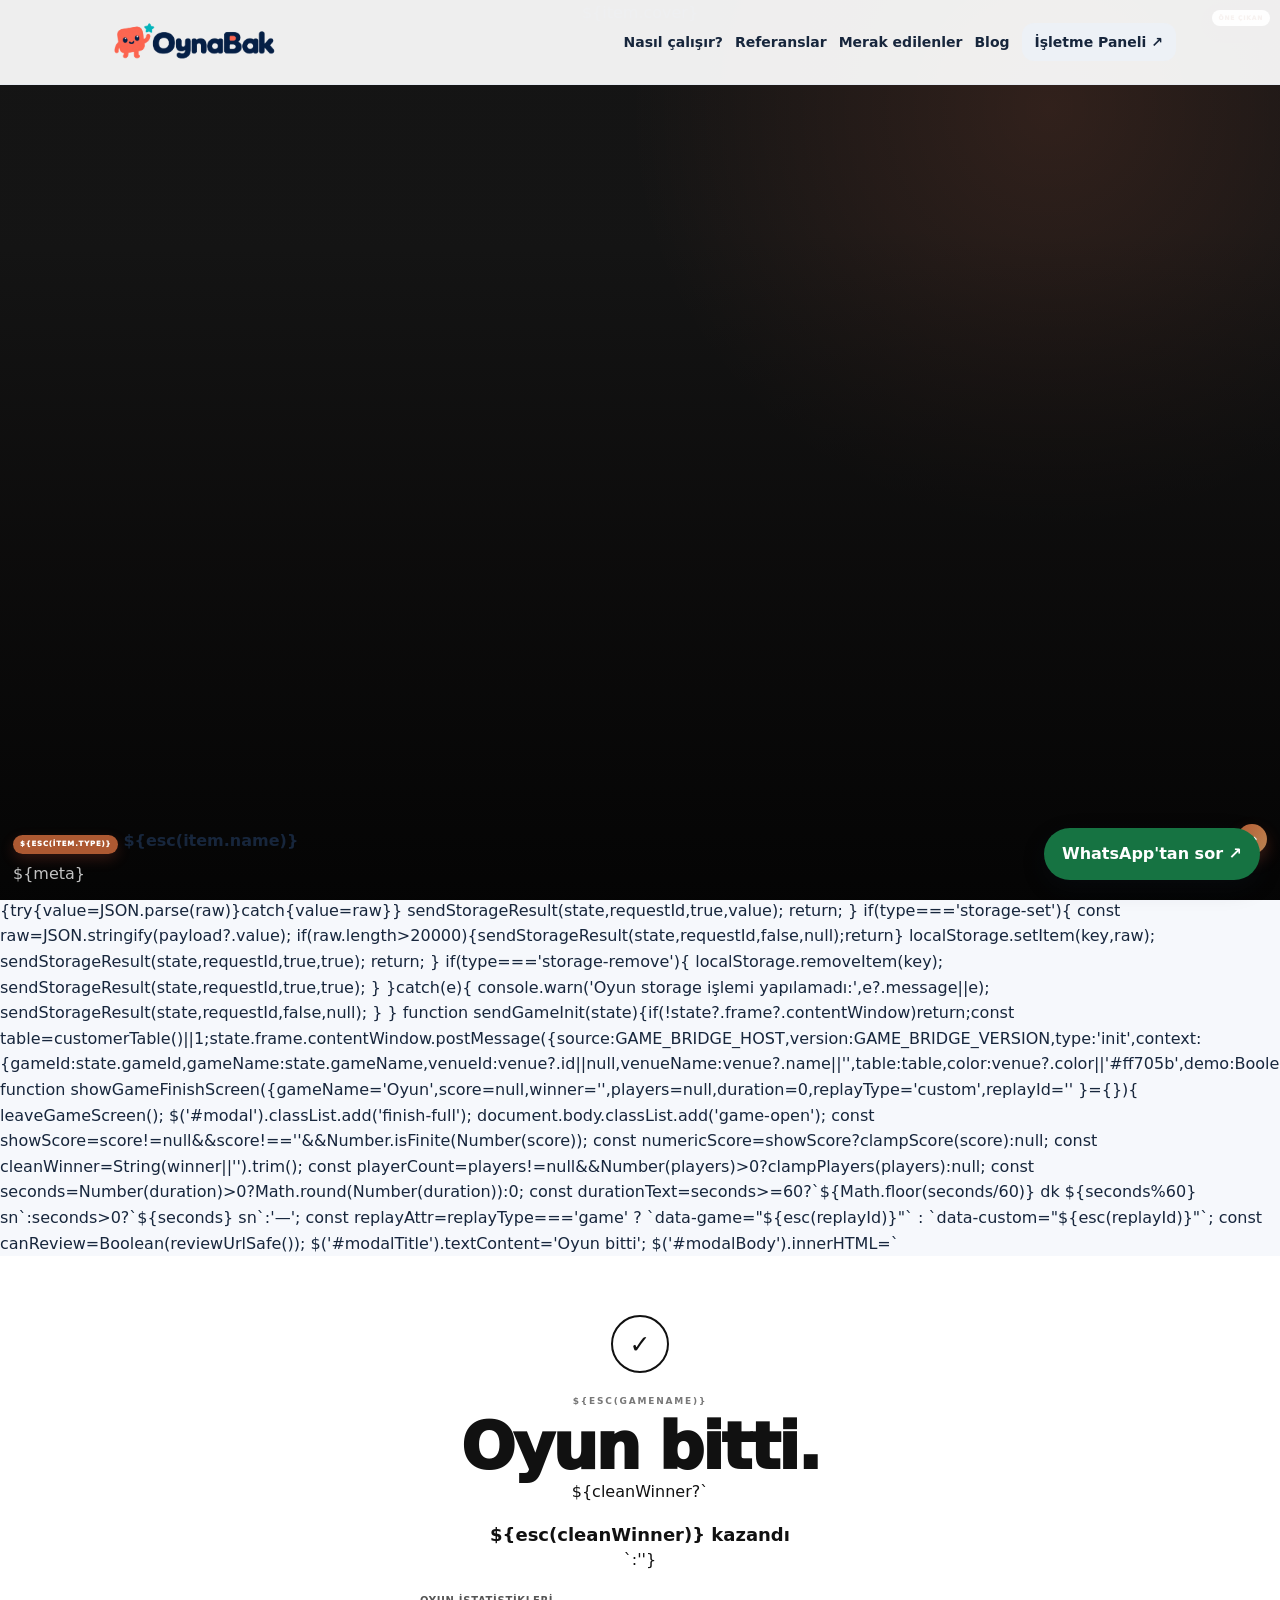
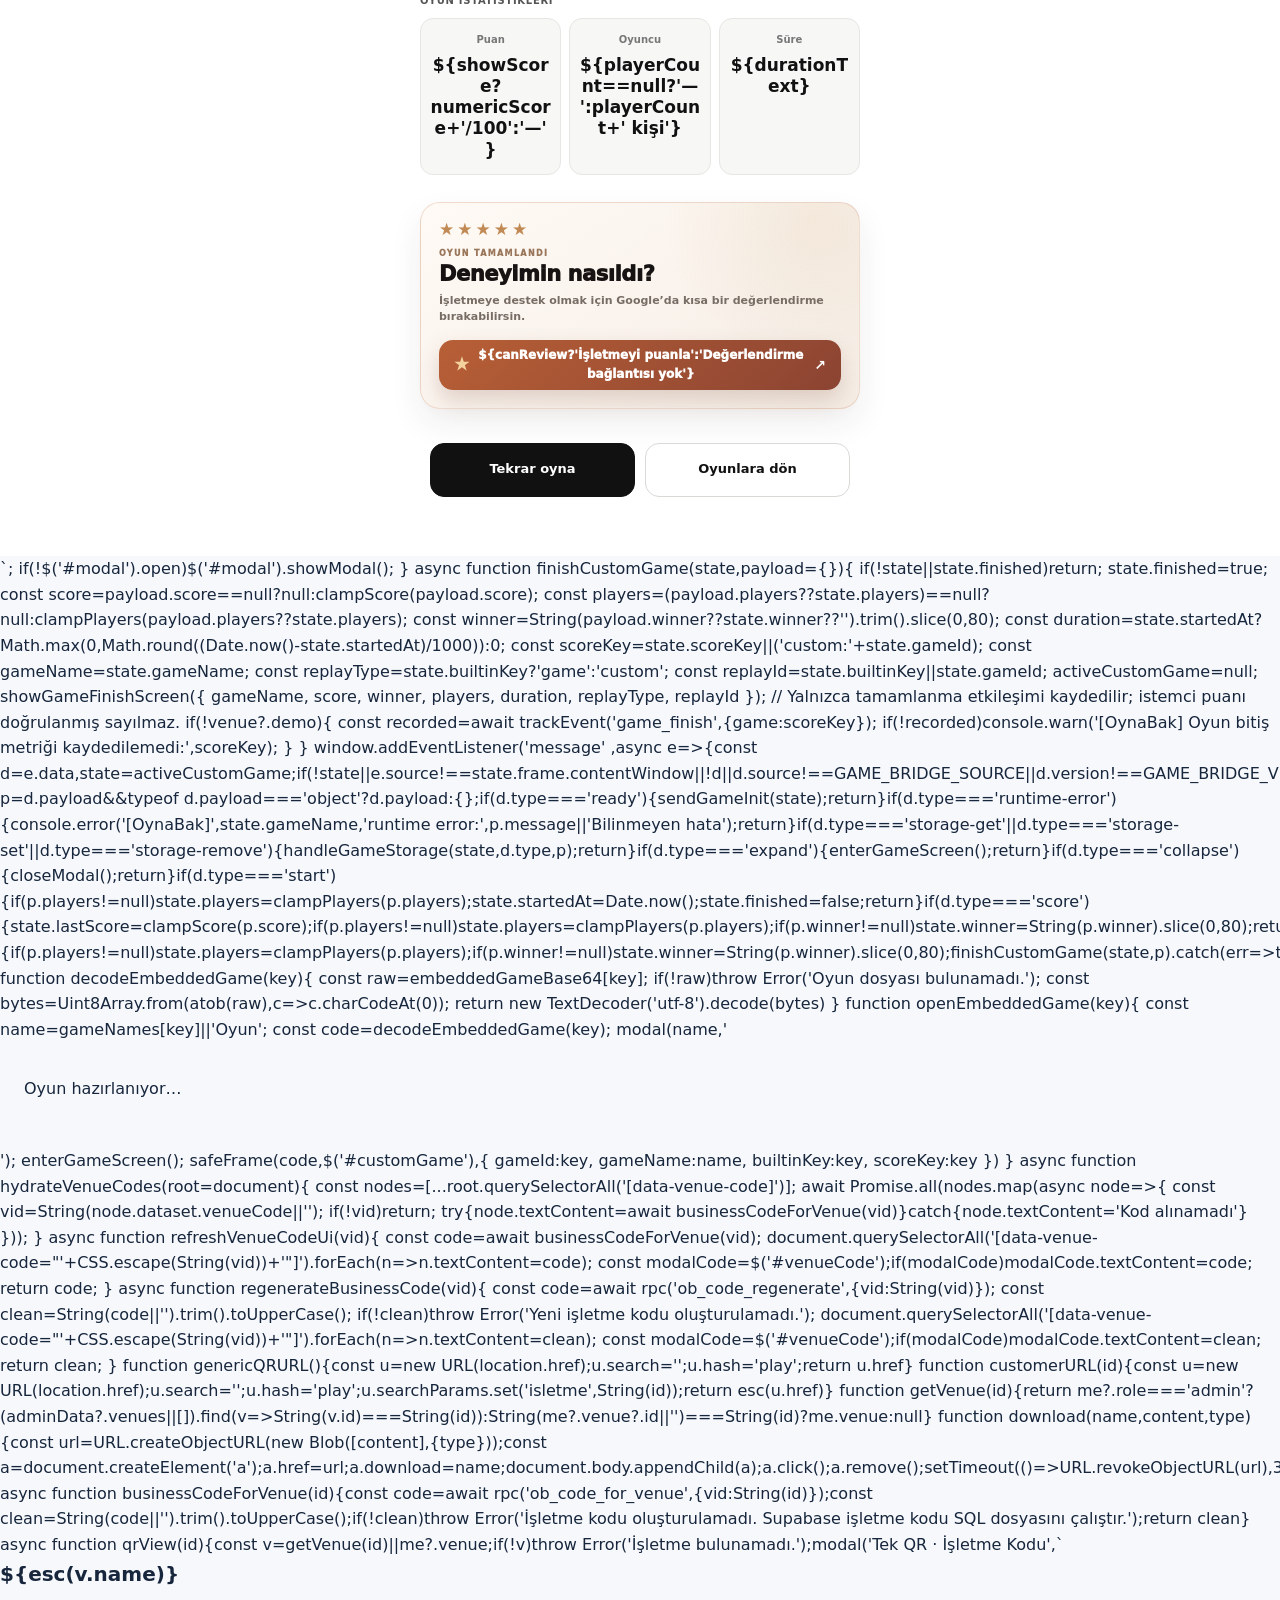
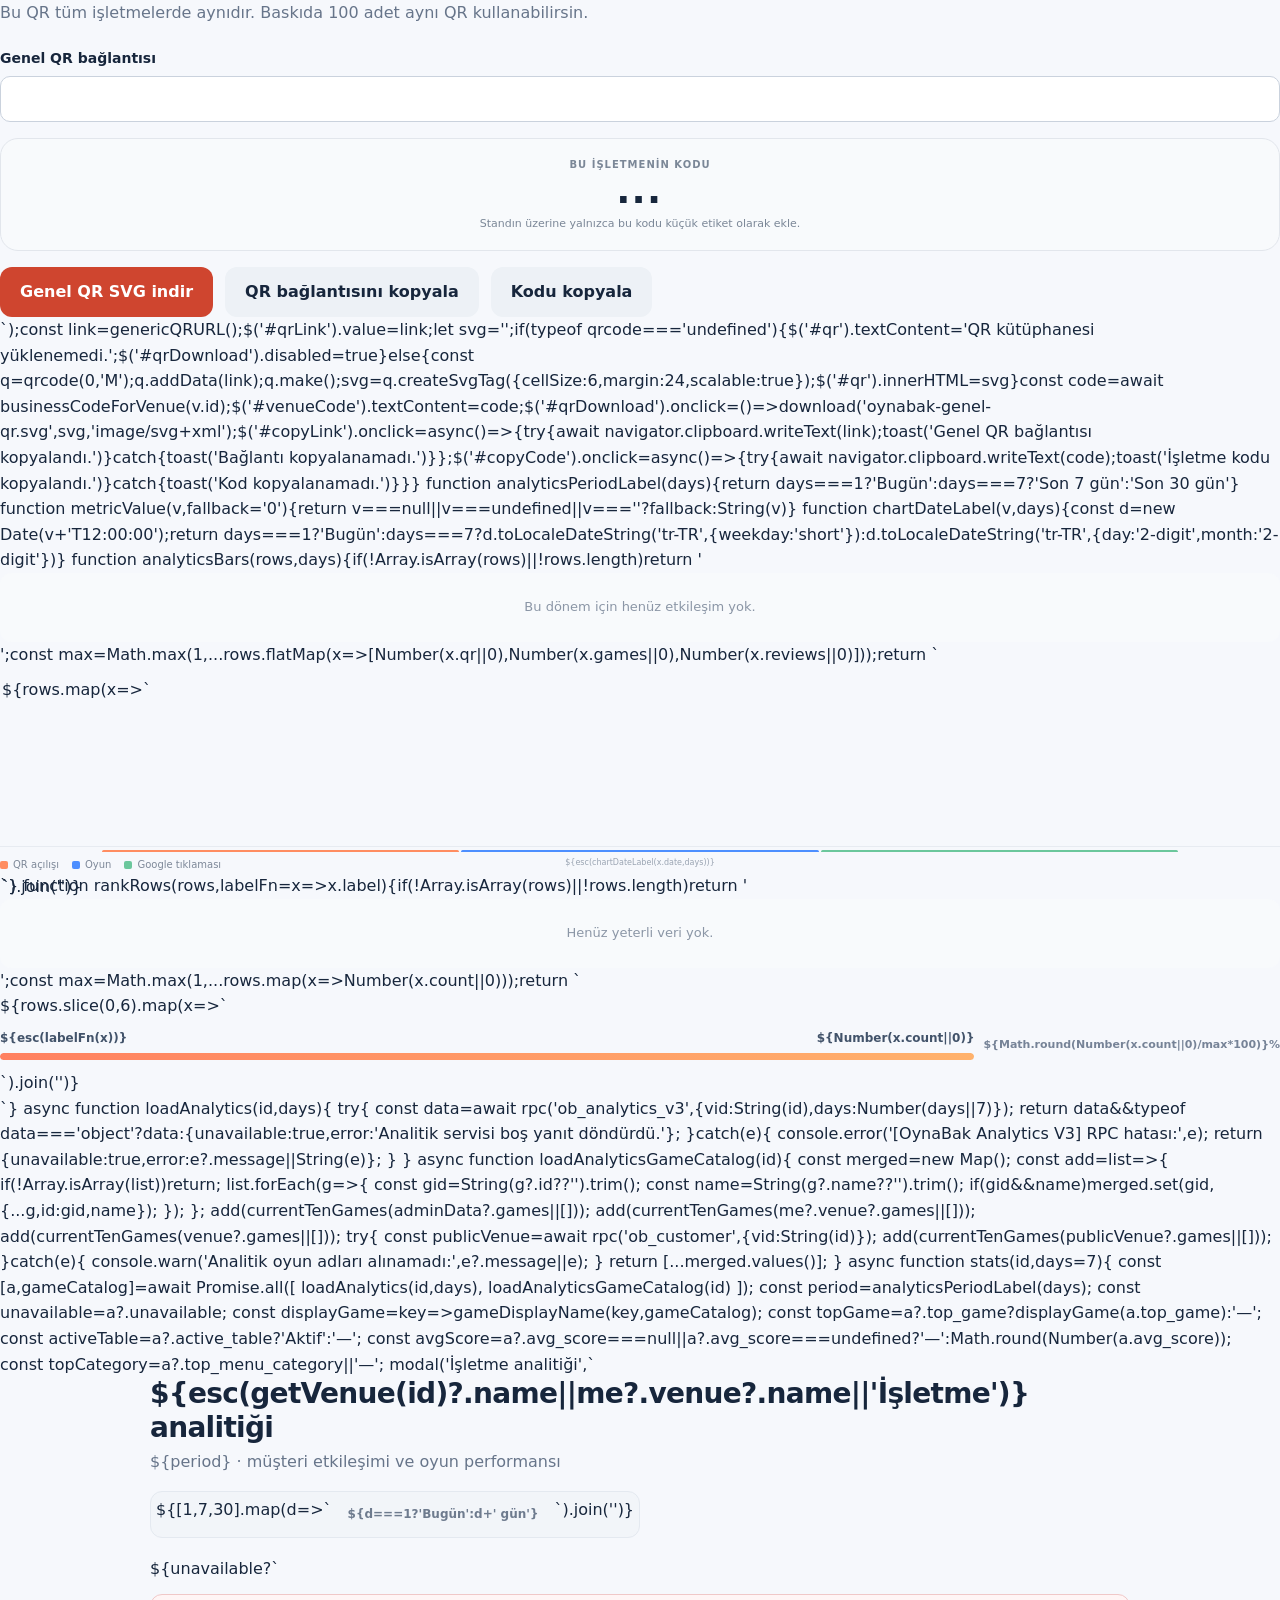
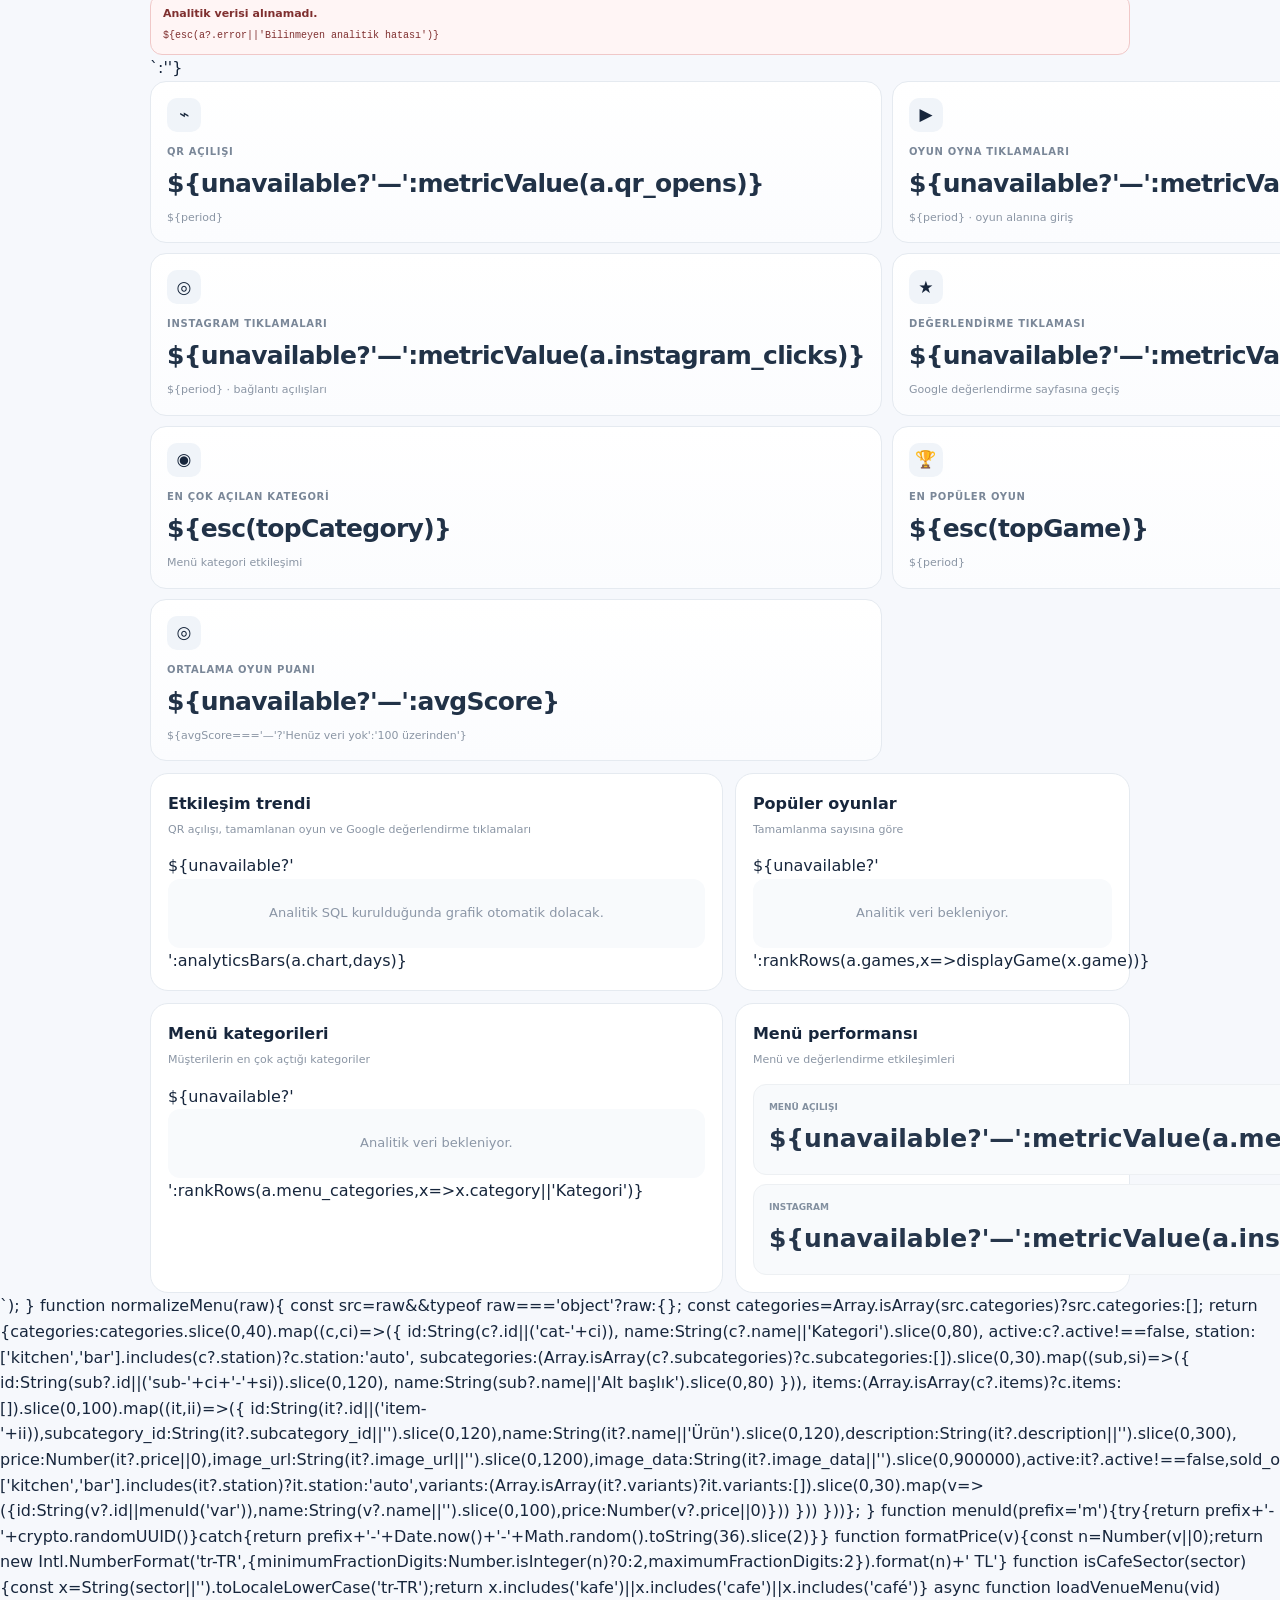
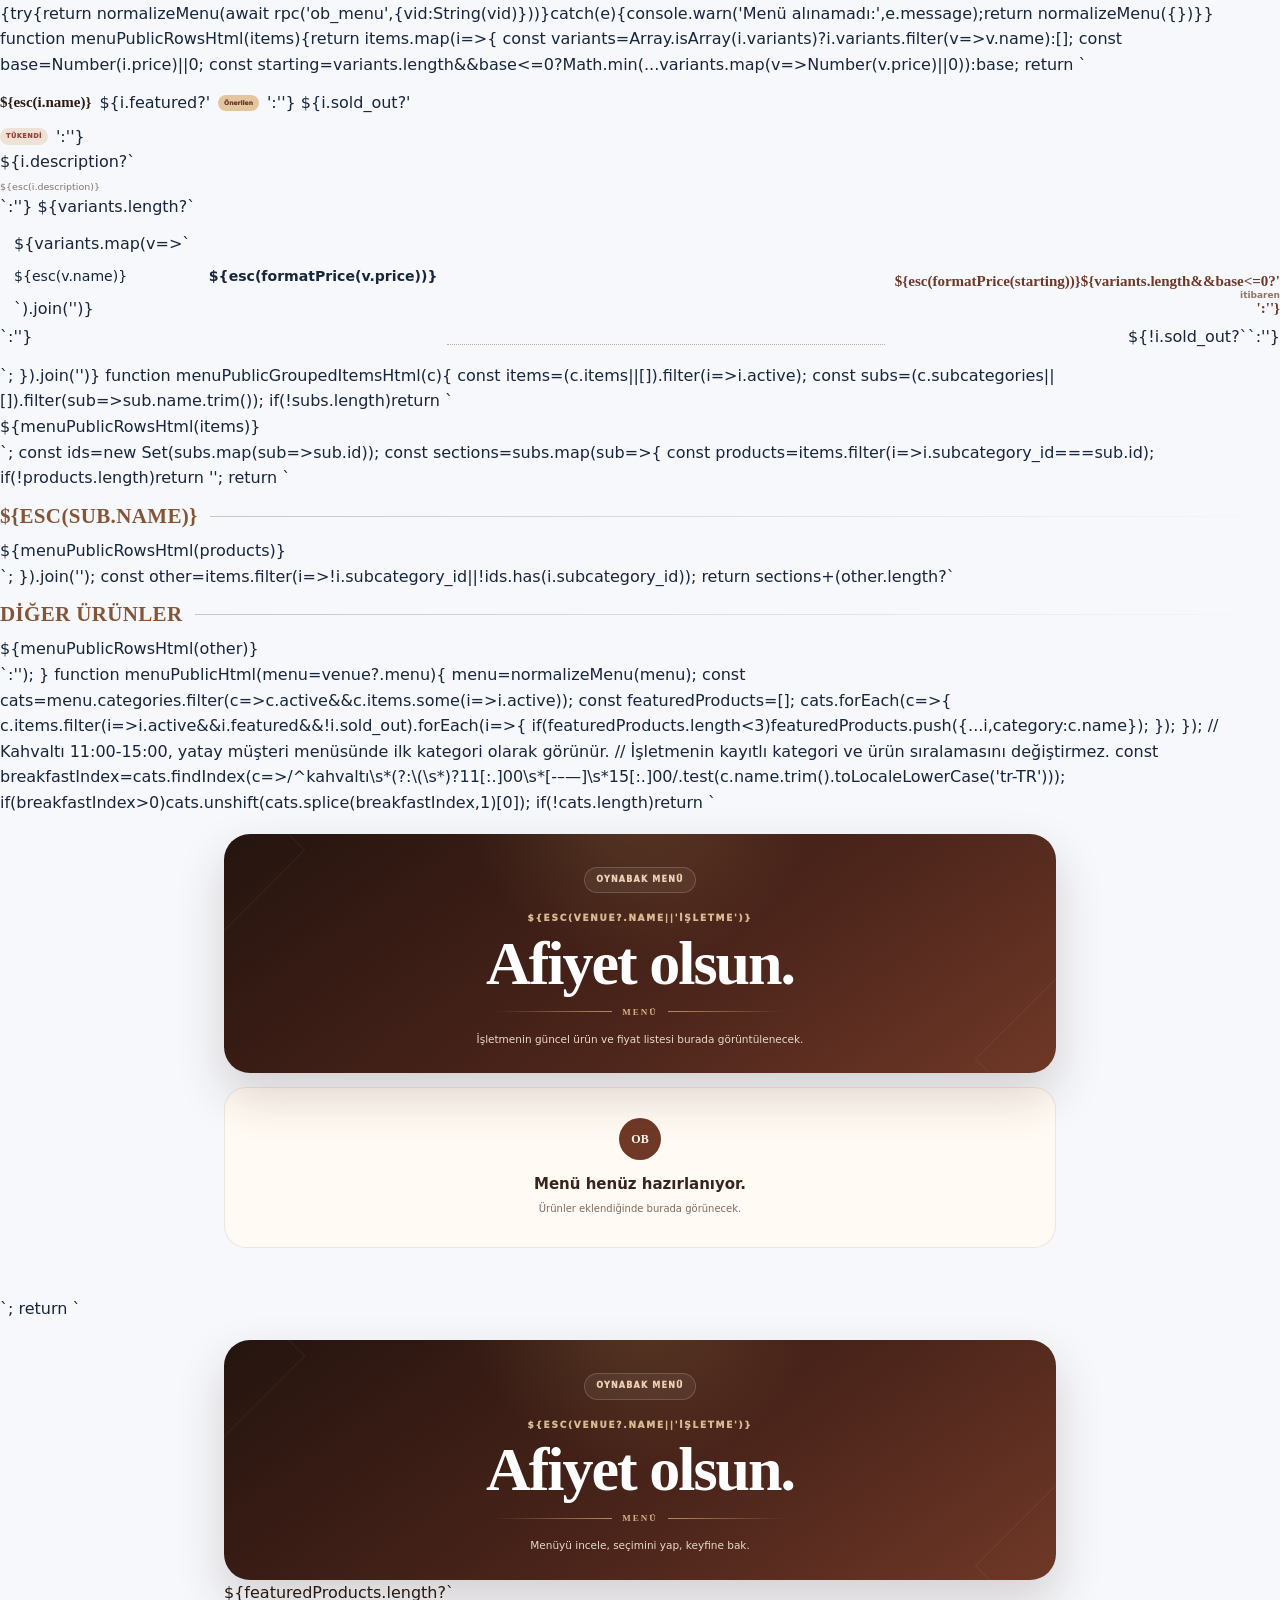
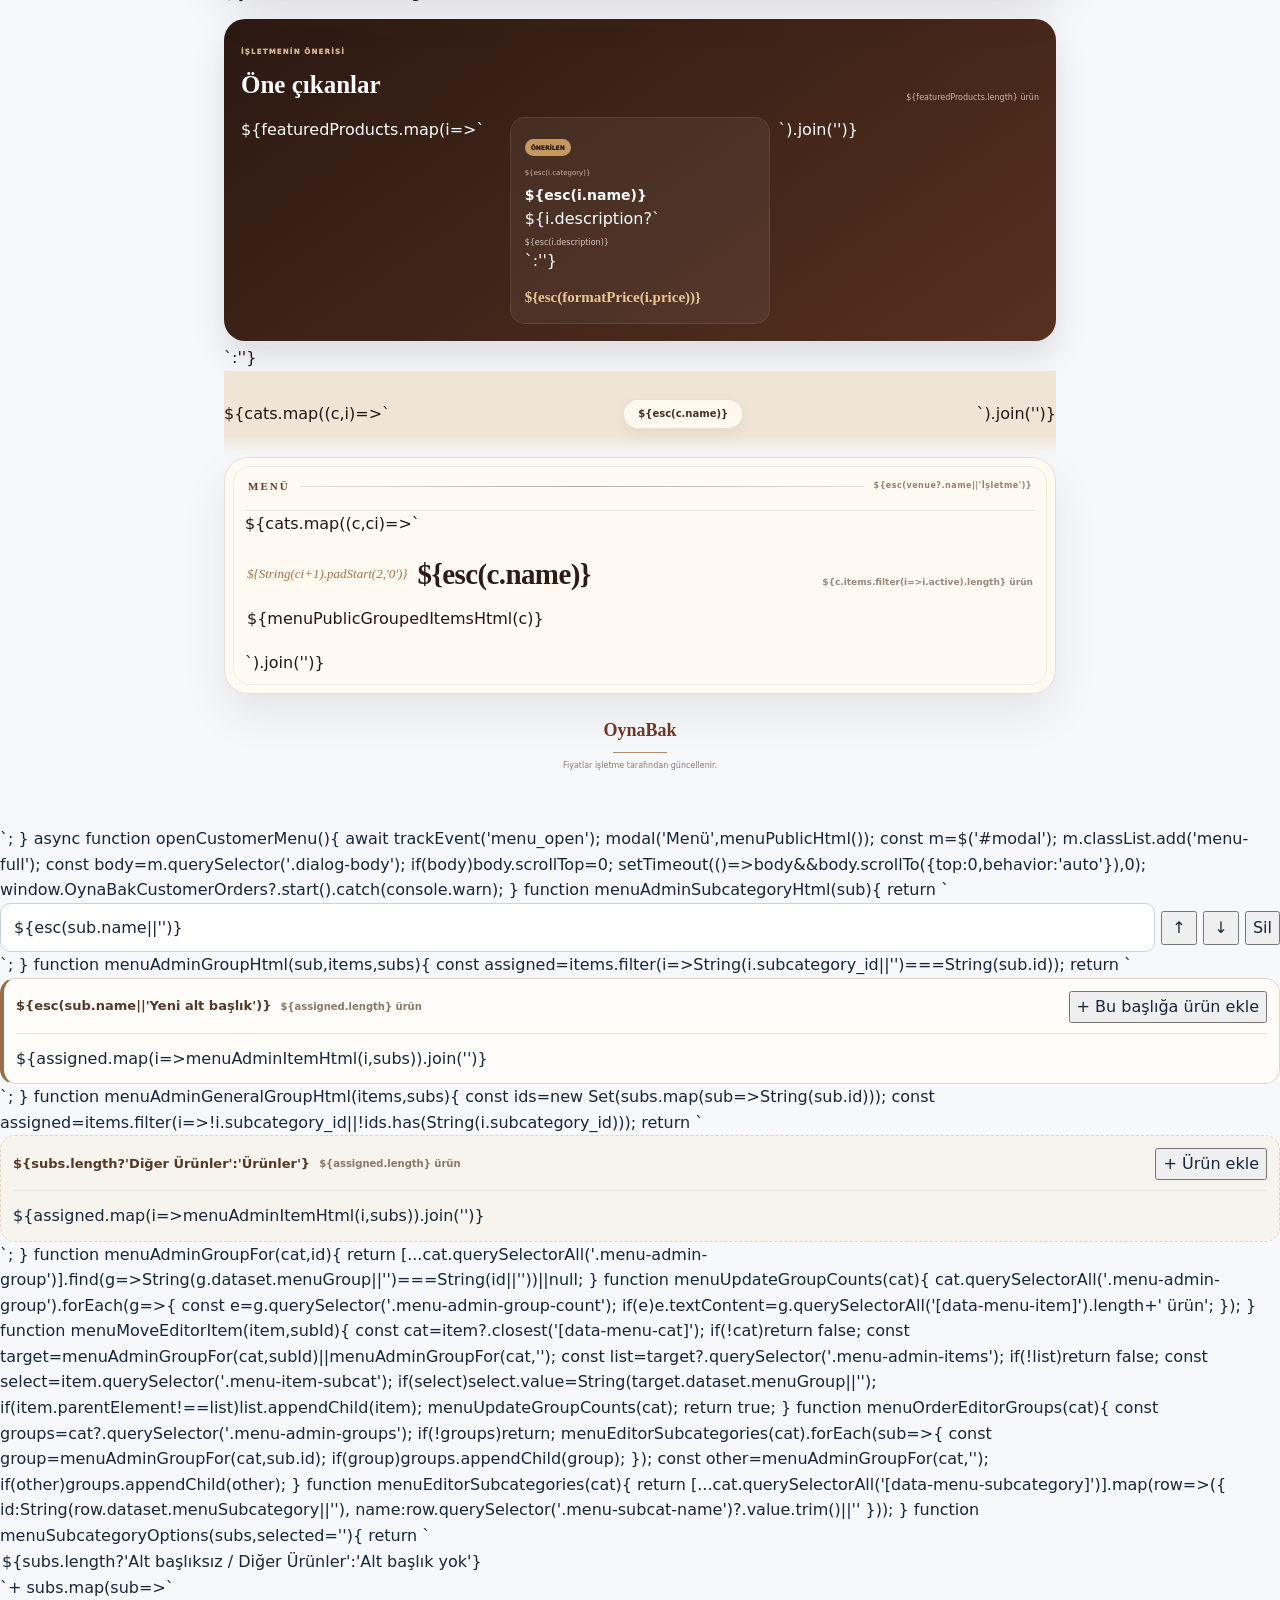
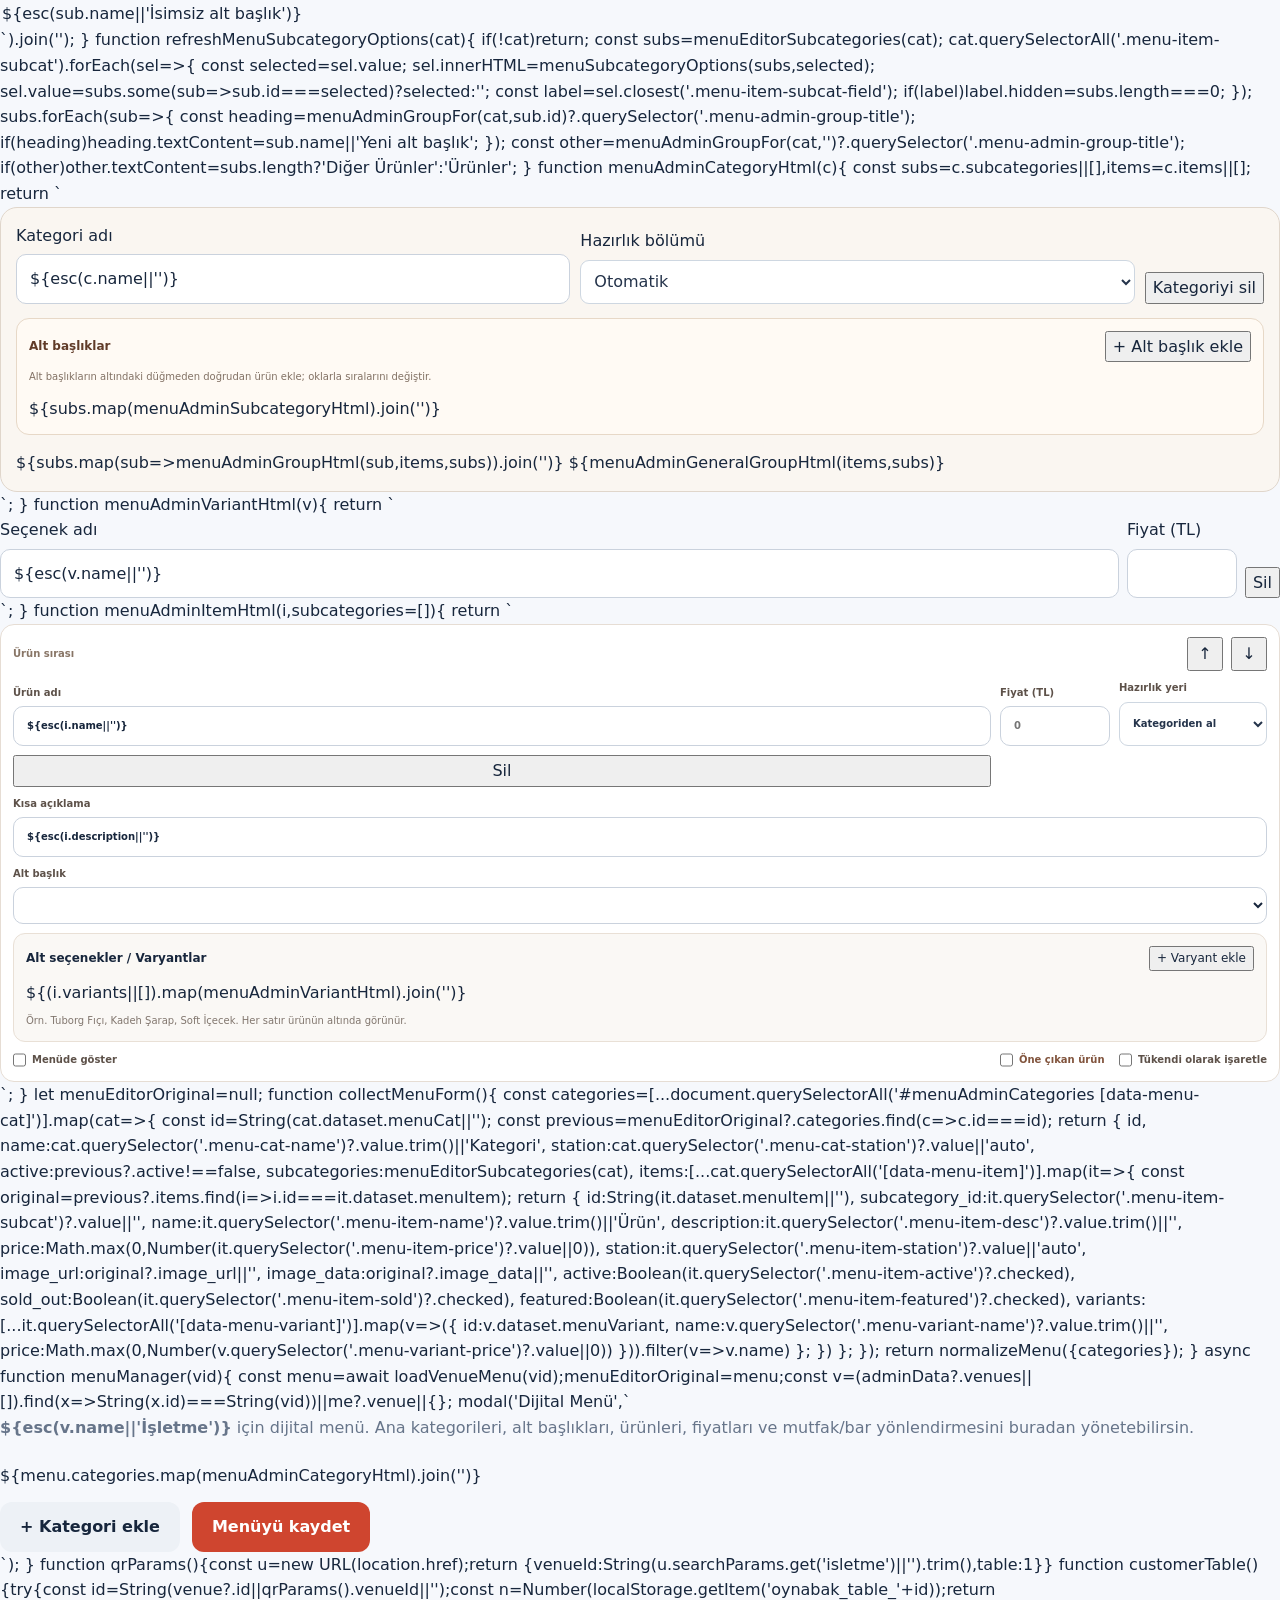
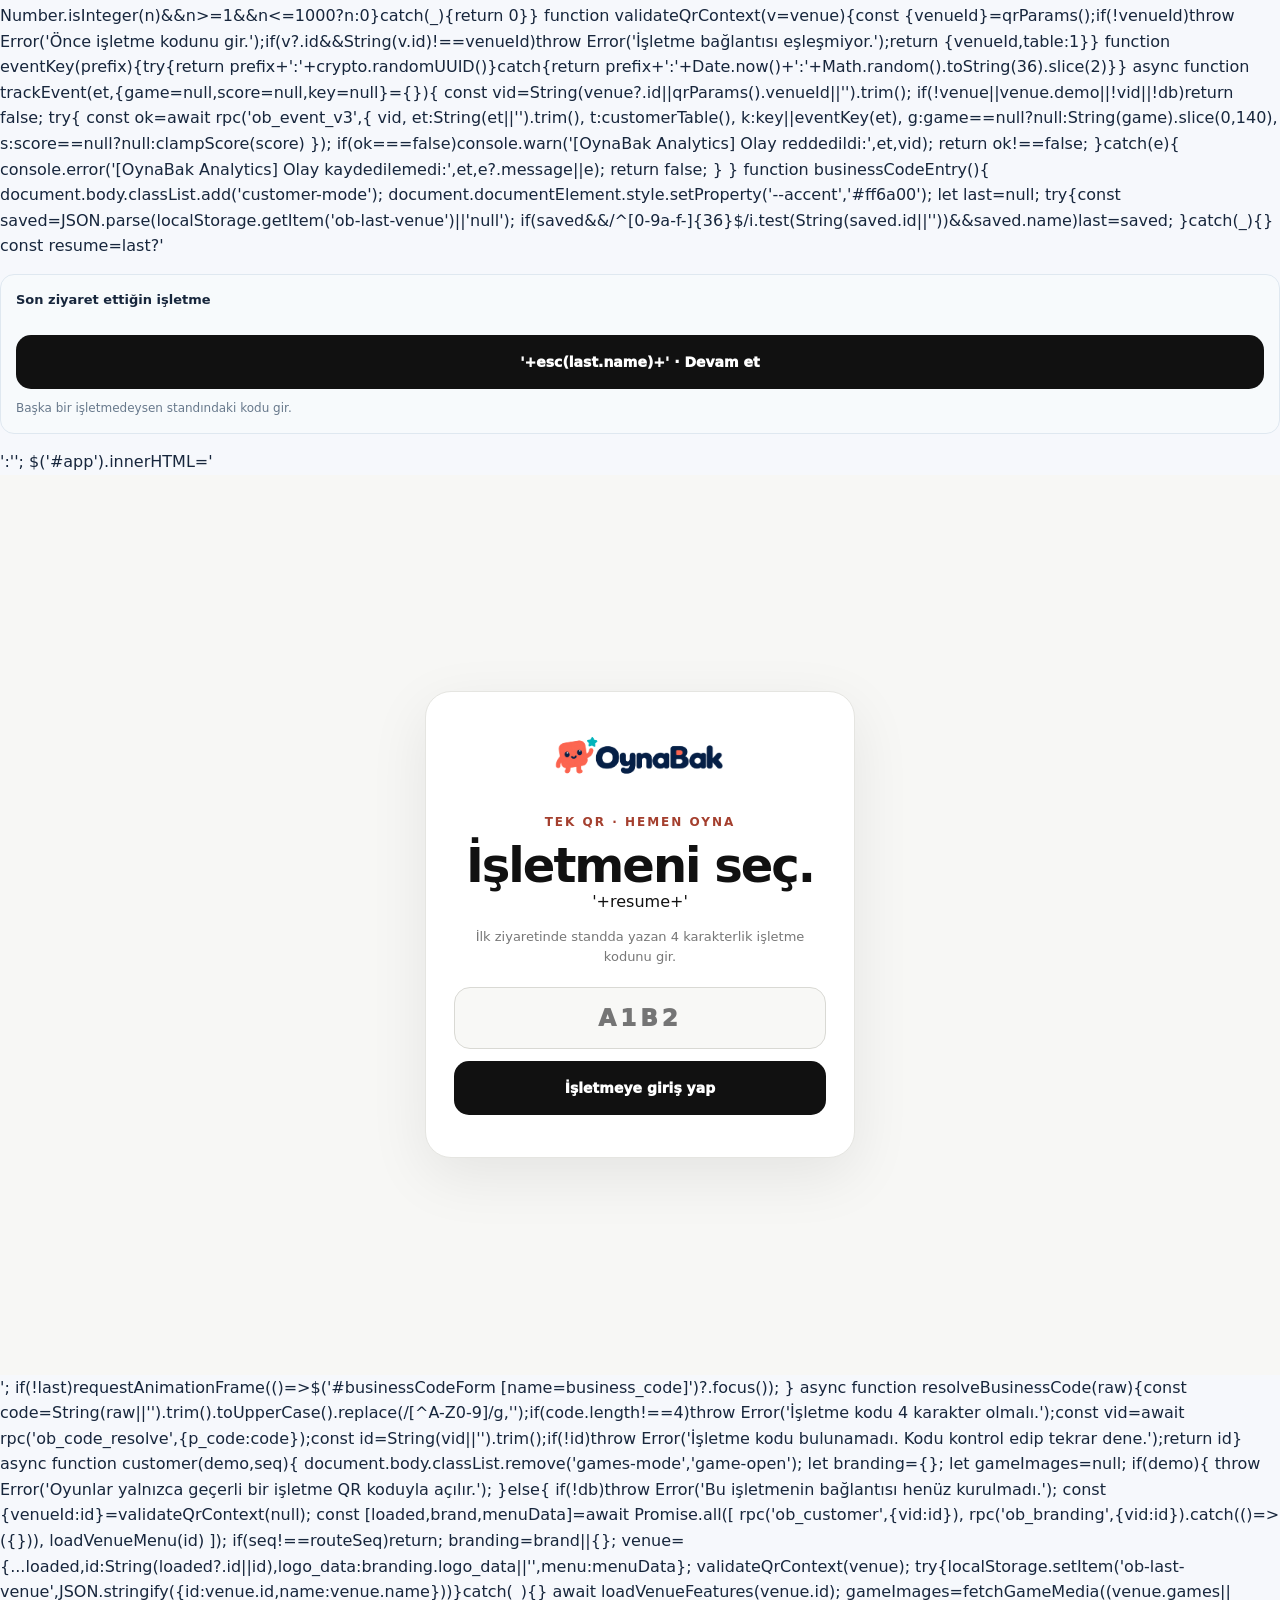
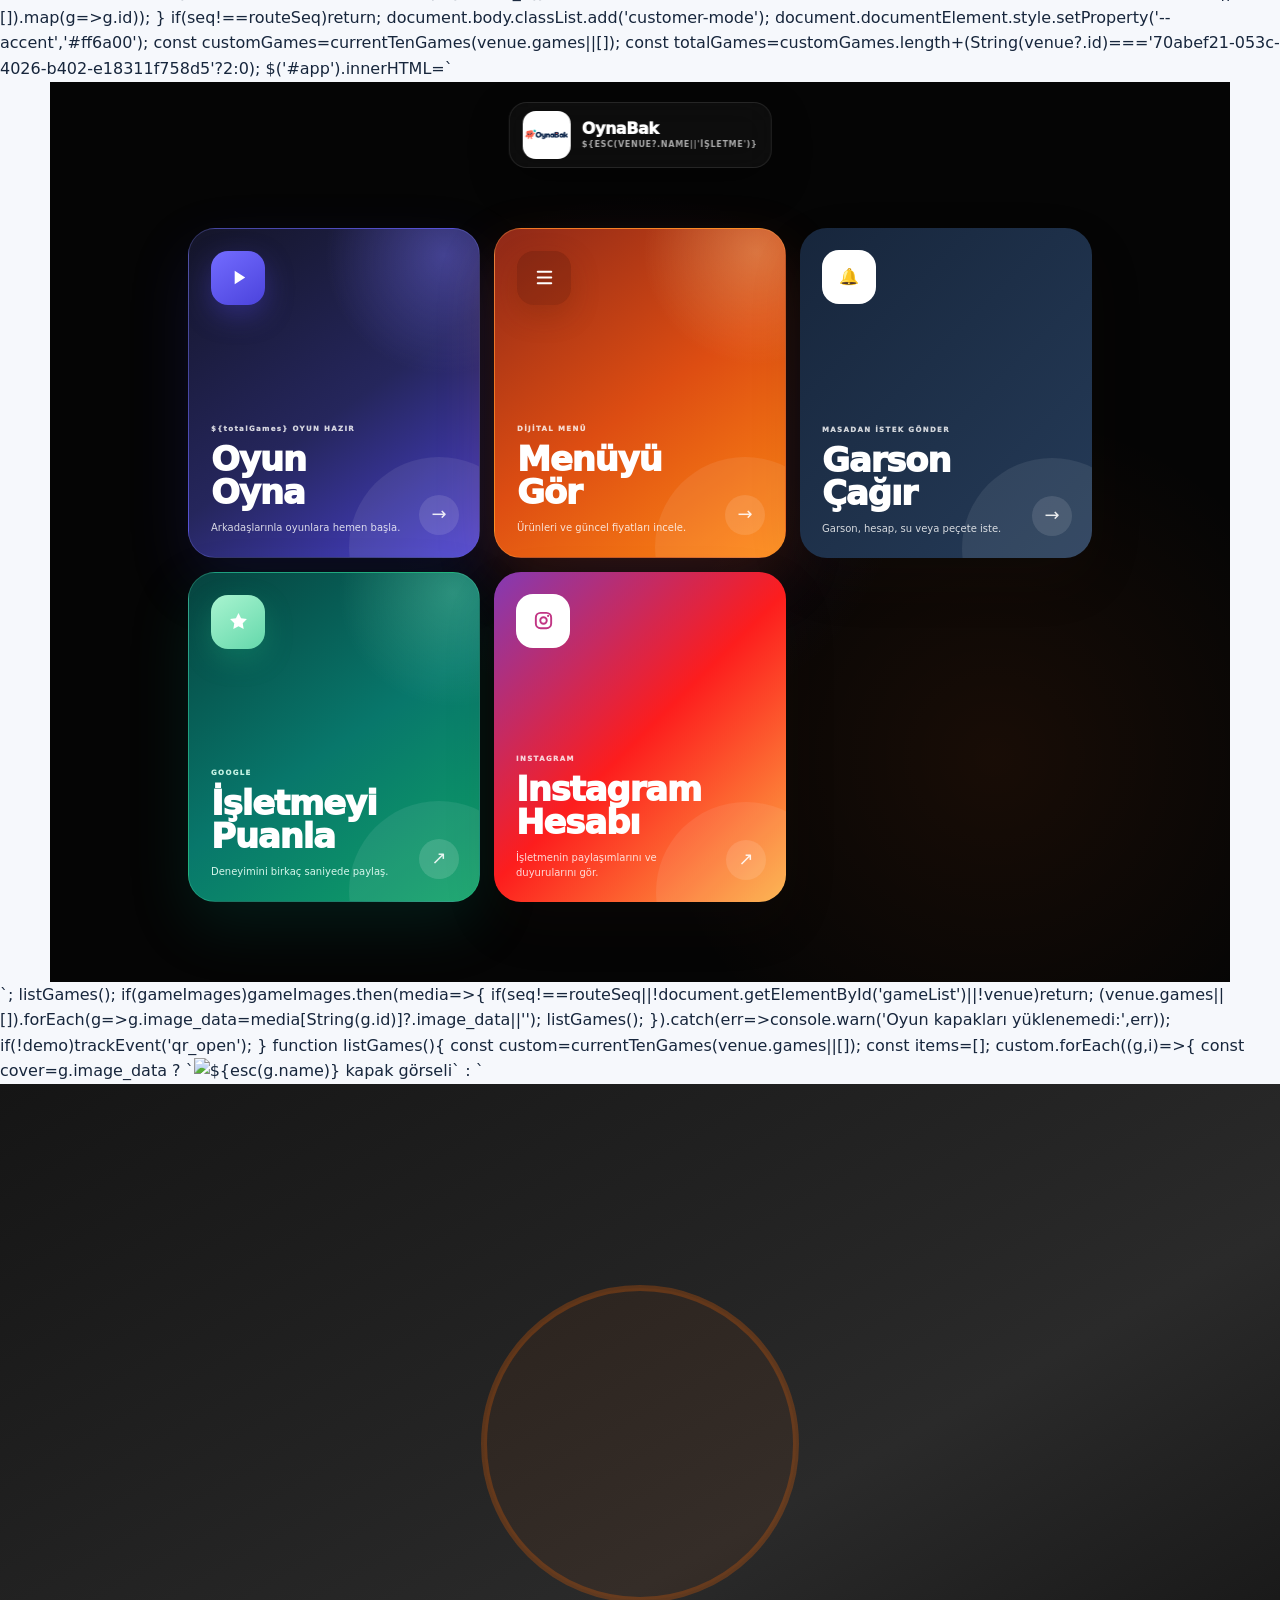
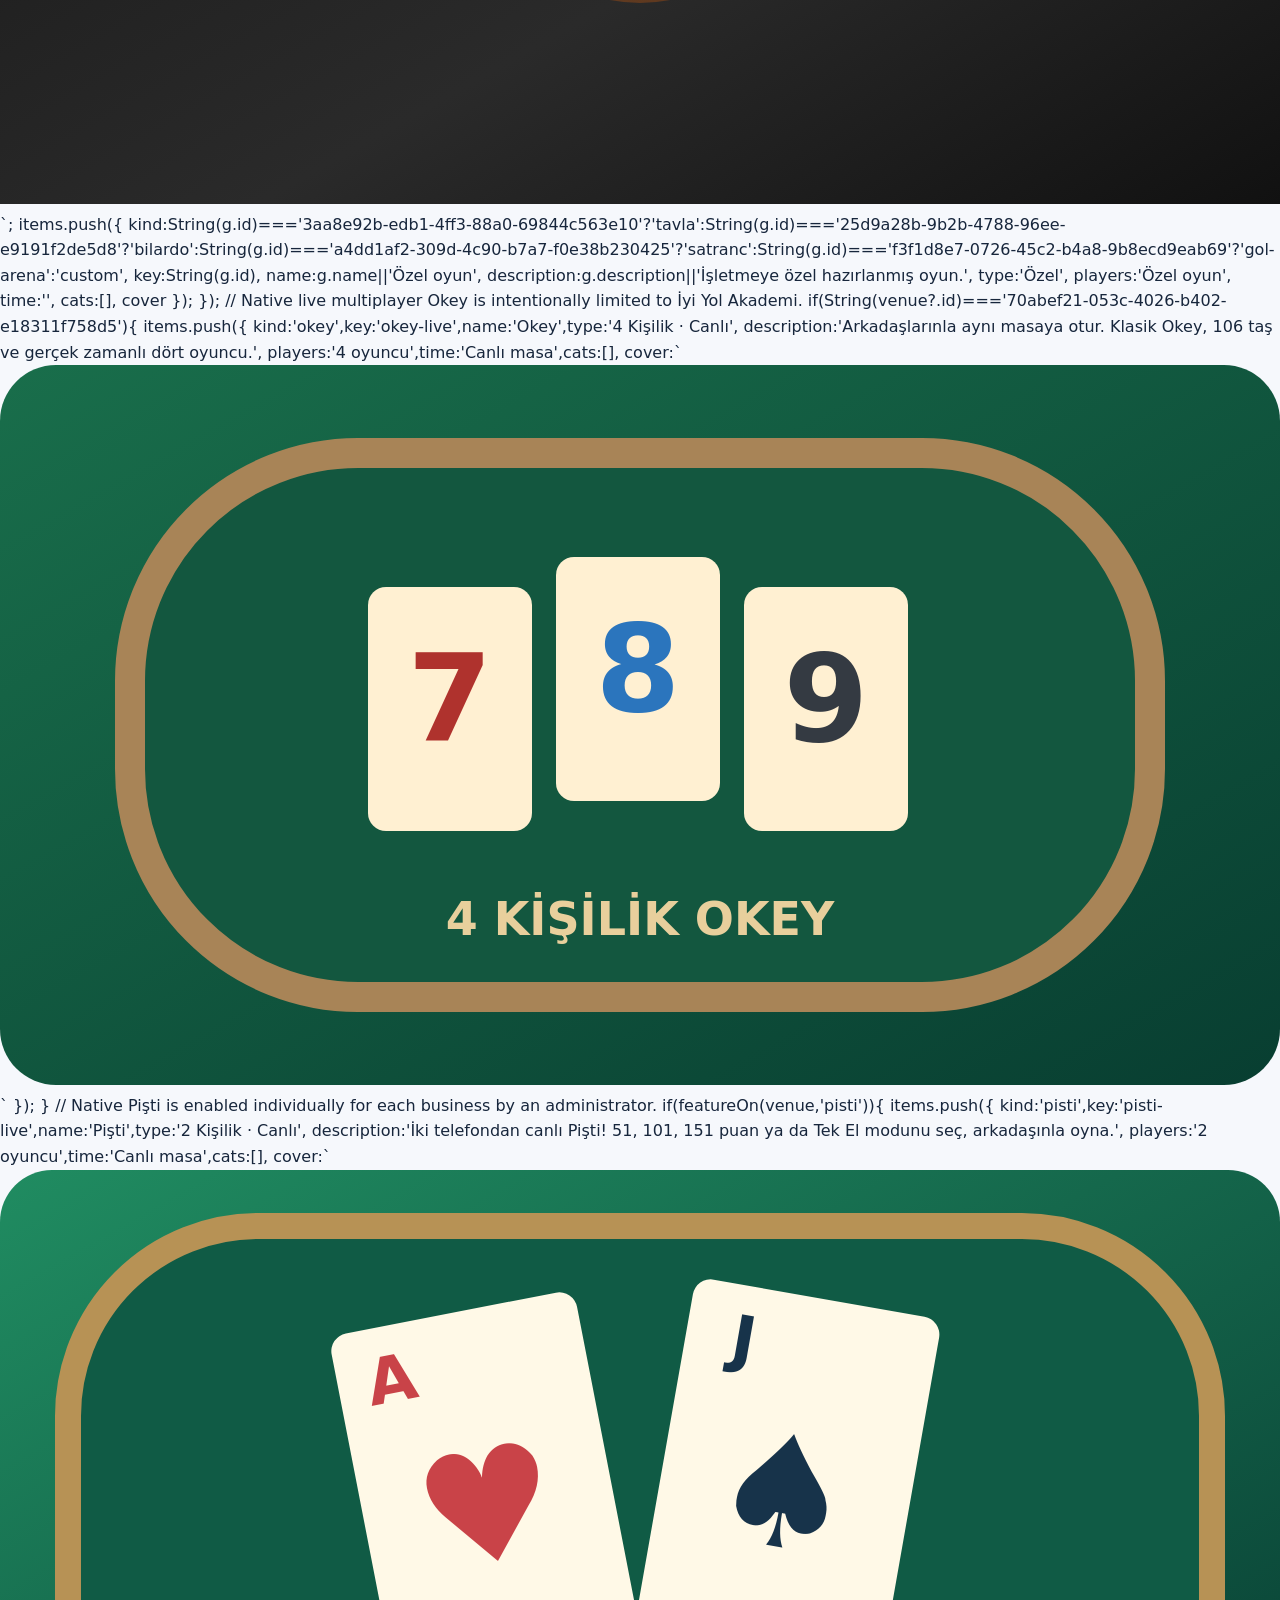
==== commit d211db10: "Merge 8c93871739c4ff2d7fffee1763660d3e2f1157b8 into 24fd18ec0a210c7dab773e813dcaca9df937c8f8" ====
--- a/index.html
+++ b/index.html
@@ -2816,6 +2816,28 @@
 @media(max-width:850px){.freed-gallery-hero{grid-template-columns:1fr;gap:22px}.freed-gallery-logo{min-height:175px}.freed-media-grid{grid-template-columns:repeat(2,minmax(0,1fr))}.freed-media-card:first-child{grid-column:1/-1}.freed-media-card:first-child .freed-media-visual{aspect-ratio:16/10}}
 @media(max-width:540px){.freed-discover{padding-top:24px;padding-bottom:50px}.freed-gallery-hero{padding:25px 20px;border-radius:19px}.freed-gallery-hero h1{font-size:40px;letter-spacing:-1.7px}.freed-gallery-logo{min-height:150px}.freed-gallery-logo img{width:220px}.freed-gallery-heading{margin-top:29px;align-items:start}.freed-gallery-heading h2{font-size:23px}.freed-media-grid{grid-template-columns:1fr;gap:15px}.freed-media-card:first-child{grid-column:auto}.freed-media-card:first-child .freed-media-visual{aspect-ratio:4/5}.freed-media-visual{aspect-ratio:5/5}.freed-media-description{padding:13px 14px}.freed-gallery-count{font-size:9px}}
 
+
+/* Pişti feature: panoramic artwork scaled for portrait and landscape phones. */
+.featured-game.pisti-featured{background:#0c4737;isolation:isolate}
+.featured-game.pisti-featured .featured-media{background:#0c4737}
+.featured-game.pisti-featured .featured-media svg{width:100%;height:100%;display:block;object-fit:cover}
+@media(max-width:640px){
+ .featured-game.pisti-featured{min-height:0;aspect-ratio:4/5;border-radius:22px}
+ .featured-game.pisti-featured .featured-content{padding:clamp(15px,4vw,23px)}
+ .featured-game.pisti-featured .featured-media:after{background:linear-gradient(0deg,rgba(0,19,15,.97),rgba(0,32,25,.73) 38%,rgba(0,30,24,0) 78%)}
+}
+@media(max-width:390px){.featured-game.pisti-featured{aspect-ratio:4/5.4}}
+@media(orientation:landscape) and (max-height:560px){.featured-game.pisti-featured{min-height:255px;aspect-ratio:16/9}}
+
+/* Compact featured Pişti so Tabu and following games show earlier on phones. */
+@media(max-width:640px){
+ .featured-game.pisti-featured{box-sizing:border-box;height:clamp(225px,61vw,275px)!important;min-height:0!important;aspect-ratio:auto!important;border-radius:18px}
+ .featured-game.pisti-featured .featured-content{box-sizing:border-box;min-height:0!important;height:100%;width:100%;padding:15px 17px!important;gap:0}
+ .featured-game.pisti-featured .featured-content h3{font-size:clamp(27px,7.5vw,36px);line-height:1;margin:8px 0 5px}
+ .featured-game.pisti-featured .featured-content .featured-badge{font-size:9px}
+ .featured-game.pisti-featured .featured-play{margin-top:10px;min-height:37px;padding:8px 13px;font-size:11px}
+ .featured-game.pisti-featured .featured-media:after{background:linear-gradient(0deg,rgba(0,15,12,.93),rgba(0,33,25,.2) 65%,transparent 90%)}
+}
 </style></head><body>
 <header><nav class="wrap"><a class="brand" href="#home" aria-label="OynaBak ana sayfa"><img src="oynabak-logo.png" alt="OynaBak"></a><div class="links"><a class="desktop" href="#features">Nasıl çalışır?</a><a class="desktop" href="#referanslar">Referanslar</a><a class="desktop" href="#faq">Merak edilenler</a><a class="desktop" href="#blog">Blog</a><a class="btn small light" href="#panel">İşletme Paneli ↗</a></div></nav></header>
 <main id="app"></main><footer><div class="wrap row" style="justify-content:space-between;gap:18px"><div><b>OynaBak · Molana oyun kat.</b><span style="display:block;margin-top:4px">Kafe · Spor salonu · Mağaza</span><span style="display:block;margin-top:4px;font-size:12px;color:#7b8797">Geliştiren: <a href="https://berkedenizyuksekdag.com/" target="_blank" rel="noopener noreferrer">Berke Deniz Yüksekdağ</a></span><span style="display:block;margin-top:4px;color:#7b8797">© 2026 OynaBak · Tüm hakları saklıdır.</span></div><div class="footer-links"><a href="#home">Ana sayfa</a><a href="#referanslar">Referanslar</a><a href="#blog">Blog</a><a href="#privacy">Gizlilik</a><a href="#kvkk">KVKK</a><a href="#terms">Kullanım Koşulları</a><a href="#contact">İletişim</a></div></div></footer><a class="whatsapp" href="https://wa.me/905066403989?text=Merhaba%2C%20OynaBak%20hakk%C4%B1nda%20bilgi%20almak%20istiyorum." target="_blank" rel="noopener noreferrer">WhatsApp'tan sor ↗</a>
@@ -5173,6 +5195,7 @@
 let recoveryFailure=authFragment.has('error')||authLanding.searchParams.has('error');
 const configured=Boolean(SUPABASE_URL&&SUPABASE_PUBLISHABLE_KEY);let db=null,initError='';
 try{if(configured){if(!window.supabase)throw Error('Bağlantı kütüphanesi yüklenemedi. İnternet bağlantınızı kontrol edin.');db=window.supabase.createClient(SUPABASE_URL,SUPABASE_PUBLISHABLE_KEY)}}catch(e){initError=e.message}
+window.obFinanceDb=db; window.obFinanceVenue=()=>me?.venue; window.obFinanceVenues=()=>adminData?.venues||[];
 let me=null,adminData=null,tab='venues',venue=null,gameCleanup=()=>{},routeSeq=0,toastTimer,adminGameMedia={};
 let waiterChannel=null,waiterAudioCtx=null,waiterSoundEnabled=false,waiterAlertTimer=null,waiterPollTimer=null,waiterKnownIds=new Set(),waiterAlarmTimer=null,waiterAlarmActive=false,waiterMutedCalls=new Set(),waiterPendingCalls=[];
 try{waiterSoundEnabled=localStorage.getItem('ob_waiter_sound')==='1'}catch(_){}
@@ -5670,12 +5693,14 @@
   const games=currentTenGames(adminData?.games||[]);
   const venueId=String(v?.id||'');
   const isNew=!venueId;
+  const pistiEnabled=featureCache.get(venueId)?.pisti ?? (venueId==='70abef21-053c-4026-b402-e18311f758d5');
+  const builtinPisti=`<label><input type="checkbox" name="feature_pisti" ${pistiEnabled?'checked':''}>Pişti</label>`;
 
   if(!games.length){
-    return '<div class="empty">Henüz güncel özel oyun bulunmuyor.</div>';
-  }
-
-  return games.map(g=>{
+    return builtinPisti;
+  }
+
+  return builtinPisti + games.map(g=>{
     const assigned=(g.venue_ids||[]).map(String).includes(venueId);
     const checked=isNew||assigned;
     return `<label><input type="checkbox" name="custom_enabled" value="${esc(g.id)}" ${checked?'checked':''}>${esc(g.name)}</label>`;
@@ -5938,7 +5963,7 @@
   ['review','⭐ Google Değerlendirme'],['instagram','📸 Instagram Hesabı'],['waiter','🔔 Garson Çağırma']
 ];
 const featureCache=new Map();
-function defaultFeatures(){return {games:true,menu:true,review:true,instagram:true,waiter:false}}
+function defaultFeatures(){return {games:true,menu:true,review:true,instagram:true,waiter:false,pisti:false}}
 function featureOn(v,key){
   const id=String(v?.id||'');
   return (featureCache.get(id)||defaultFeatures())[key]===true;
@@ -5947,7 +5972,7 @@
   vid=String(vid||''); if(!vid)return defaultFeatures();
   try{
     const f=await rpc('ob_features_get',{vid});
-    const out={games:f?.games!==false,menu:f?.menu!==false,review:f?.review!==false,instagram:f?.instagram!==false,waiter:f?.waiter===true};
+    const out={games:f?.games!==false,menu:f?.menu!==false,review:f?.review!==false,instagram:f?.instagram!==false,waiter:f?.waiter===true,pisti:f?.pisti===true};
     featureCache.set(vid,out); return out;
   }catch(_){const f=defaultFeatures();featureCache.set(vid,f);return f}
 }
@@ -6547,7 +6572,8 @@
   }
 
   // Parça HTML ise güvenli bir belge içinde çalıştır.
-  return `<!doctype html><html><head>${injected}</head><body>${src}</body></html>`;
+  return `<!doctype html><html><head>${injected}</head><body>${src}<script src="finance/finance.js"></script><script src="finance/integration.js"></script>
+</body></html>`;
 }
 
 function instrumentGameFinish(code){
@@ -7515,7 +7541,7 @@
         </svg>`;
 
     items.push({
-      kind:String(g.id)==='3aa8e92b-edb1-4ff3-88a0-69844c563e10'?'tavla':'custom',
+      kind:String(g.id)==='3aa8e92b-edb1-4ff3-88a0-69844c563e10'?'tavla':String(g.id)==='25d9a28b-9b2b-4788-96ee-e9191f2de5d8'?'bilardo':String(g.id)==='a4dd1af2-309d-4c90-b7a7-f0e38b230425'?'satranc':String(g.id)==='f3f1d8e7-0726-45c2-b4a8-9b8ecd9eab69'?'gol-arena':'custom',
       key:String(g.id),
       name:g.name||'Özel oyun',
       description:g.description||'İşletmeye özel hazırlanmış oyun.',
@@ -7546,20 +7572,20 @@
     });
   }
 
-  // Two-player live Pişti is enabled only for the İyi Yol Akademi pilot venue.
-  if(String(venue?.id)==='70abef21-053c-4026-b402-e18311f758d5'){
+  // Native Pişti is enabled individually for each business by an administrator.
+  if(featureOn(venue,'pisti')){
     items.push({
       kind:'pisti',key:'pisti-live',name:'Pişti',type:'2 Kişilik · Canlı',
-      description:'İki telefondan karşılıklı Pişti! Arkadaşınla özel masa kur, kartları topla ve 101 puana ulaş.',
+      description:'İki telefondan canlı Pişti! 51, 101, 151 puan ya da Tek El modunu seç, arkadaşınla oyna.',
       players:'2 oyuncu',time:'Canlı masa',cats:[],
-      cover:`<svg viewBox="0 0 640 360" role="img" aria-label="Yeşil Pişti masası üzerinde oyun kartları">
+      cover:`<svg viewBox="0 0 640 360" preserveAspectRatio="xMidYMid slice" role="img" aria-label="Yeşil Pişti masası üzerinde oyun kartları">
         <defs><linearGradient id="obPistiBg" x1="0" y1="0" x2="1" y2="1"><stop stop-color="#208c61"/><stop offset="1" stop-color="#073a31"/></linearGradient></defs>
         <rect width="640" height="360" rx="26" fill="url(#obPistiBg)"/>
         <rect x="34" y="28" width="572" height="304" rx="95" fill="#105b45" stroke="#b79255" stroke-width="13"/>
         <g font-family="system-ui" text-anchor="middle" font-weight="850">
           <g transform="translate(184 70) rotate(-11 60 110)"><rect width="125" height="192" rx="9" fill="#fff9e7"/><text x="27" y="38" font-size="32" fill="#c94348">A</text><text x="62" y="126" font-size="78" fill="#c94348">♥</text></g>
           <g transform="translate(328 62) rotate(10 60 110)"><rect width="125" height="192" rx="9" fill="#fff9e7"/><text x="29" y="38" font-size="32" fill="#17334a">J</text><text x="62" y="126" font-size="78" fill="#17334a">♠</text></g>
-          <text x="320" y="299" font-size="22" fill="#f2d7a4" letter-spacing="5">PİŞTİ · 2 KİŞİ</text>
+          <path d="M48 317h544" stroke="#d3a963" stroke-width="3" opacity=".5"/>
         </g>
       </svg>`
     });
@@ -7591,7 +7617,7 @@
 
   const featured=visible[0];
   const rest=visible.slice(1);
-  const featuredAction=featured.kind==='okey'?'data-action="okey-open"':featured.kind==='pisti'?'data-action="pisti-open"':featured.kind==='tavla'?'data-action="tavla-open"':`data-custom="${featured.key}"`;
+  const featuredAction=featured.kind==='okey'?'data-action="okey-open"':featured.kind==='pisti'?'data-action="pisti-open"':featured.kind==='tavla'?'data-action="tavla-open"':featured.kind==='bilardo'?'data-action="bilardo-open"':featured.kind==='satranc'?'data-action="satranc-open"':featured.kind==='gol-arena'?'data-action="gol-arena-open"':`data-custom="${featured.key}"`;
 
   const featuredMeta=[
     featured.players?`<span>${metaIcons.users}${esc(featured.players)}</span>`:'',
@@ -7599,7 +7625,7 @@
   ].join('');
 
   const cards=rest.map(item=>{
-    const action=item.kind==='okey'?'data-action="okey-open"':item.kind==='pisti'?'data-action="pisti-open"':item.kind==='tavla'?'data-action="tavla-open"':`data-custom="${item.key}"`;
+    const action=item.kind==='okey'?'data-action="okey-open"':item.kind==='pisti'?'data-action="pisti-open"':item.kind==='tavla'?'data-action="tavla-open"':item.kind==='bilardo'?'data-action="bilardo-open"':item.kind==='satranc'?'data-action="satranc-open"':item.kind==='gol-arena'?'data-action="gol-arena-open"':`data-custom="${item.key}"`;
 
     const meta=[
       item.players?`<span>${metaIcons.users}${esc(item.players)}</span>`:'',
@@ -7628,13 +7654,13 @@
     <section class="featured-wrap">
       <div class="section-heading"><h2>Öne çıkan</h2><span>Tek dokunuşla başla</span></div>
 
-      <button class="featured-game priority-featured" type="button" ${featuredAction}>
+      <button class="featured-game priority-featured${featured.kind==='pisti'?' pisti-featured':''}" type="button" ${featuredAction}>
         <span class="featured-media">${featured.cover}</span>
         <span class="featured-content">
           <span class="featured-badge">${esc(featured.type)}</span>
           <h3>${esc(featured.name)}</h3>
-          <p>${esc(featured.description)}</p>
-          <span class="featured-meta">${featuredMeta}</span>
+          ${featured.kind==='pisti'?'':`<p>${esc(featured.description)}</p>`}
+          ${featured.kind==='pisti'?'':`<span class="featured-meta">${featuredMeta}</span>`}
           <span class="featured-play">Oyunu başlat <i>→</i></span>
         </span>
       </button>
@@ -7795,9 +7821,30 @@
   location.assign(tavlaUrl.href);
   return;
 }
+if(a==='satranc-open'||a==='gol-arena-open'){
+  if(!hasQrGameAccess()||!featureOn(venue,'games')){
+    toast('Oyun yalnızca aktif işletme QR bağlantısıyla açılır.');return;
+  }
+  const target=a==='satranc-open'?'satranc':'gol-arena';
+  await trackEvent('game_open',{game:target});
+  const gameUrl=new URL('games/'+target+'.html',location.href);
+  gameUrl.searchParams.set('isletme',String(venue.id));
+  location.assign(gameUrl.href);
+  return;
+}
+if(a==='bilardo-open'){
+  if(!hasQrGameAccess()||!featureOn(venue,'games')){
+    toast('Bilardo yalnızca aktif işletme QR bağlantısıyla açılır.');return;
+  }
+  await trackEvent('game_open',{game:'bilardo'});
+  const bilardoUrl=new URL('games/bilardo.html',location.href);
+  bilardoUrl.searchParams.set('isletme',String(venue.id));
+  location.assign(bilardoUrl.href);
+  return;
+}
 if(a==='pisti-open'){
-  if(!hasQrGameAccess()||!featureOn(venue,'games')||String(venue?.id)!=='70abef21-053c-4026-b402-e18311f758d5'){
-    toast('Pişti yalnızca İyi Yol Akademi işletmesinde açık.');return;
+  if(!hasQrGameAccess()||!featureOn(venue,'games')||!featureOn(venue,'pisti')){
+    toast('Pişti bu işletmede etkin değil.');return;
   }
   await trackEvent('game_open',{game:'pisti'});
   const pistiUrl=new URL('games/pisti.html',location.href);
@@ -7977,7 +8024,7 @@
   if(!merchant&&venueId){
     await saveVenueFeatures(venueId,{
       games:d.has('feature_games'),menu:d.has('feature_menu'),
-      review:d.has('feature_review'),instagram:d.has('feature_instagram'),waiter:d.has('feature_waiter')
+      review:d.has('feature_review'),instagram:d.has('feature_instagram'),waiter:d.has('feature_waiter'),pisti:d.has('feature_pisti')
     });
     await syncVenueCustomGames(venueId,d.getAll('custom_enabled'));
   }
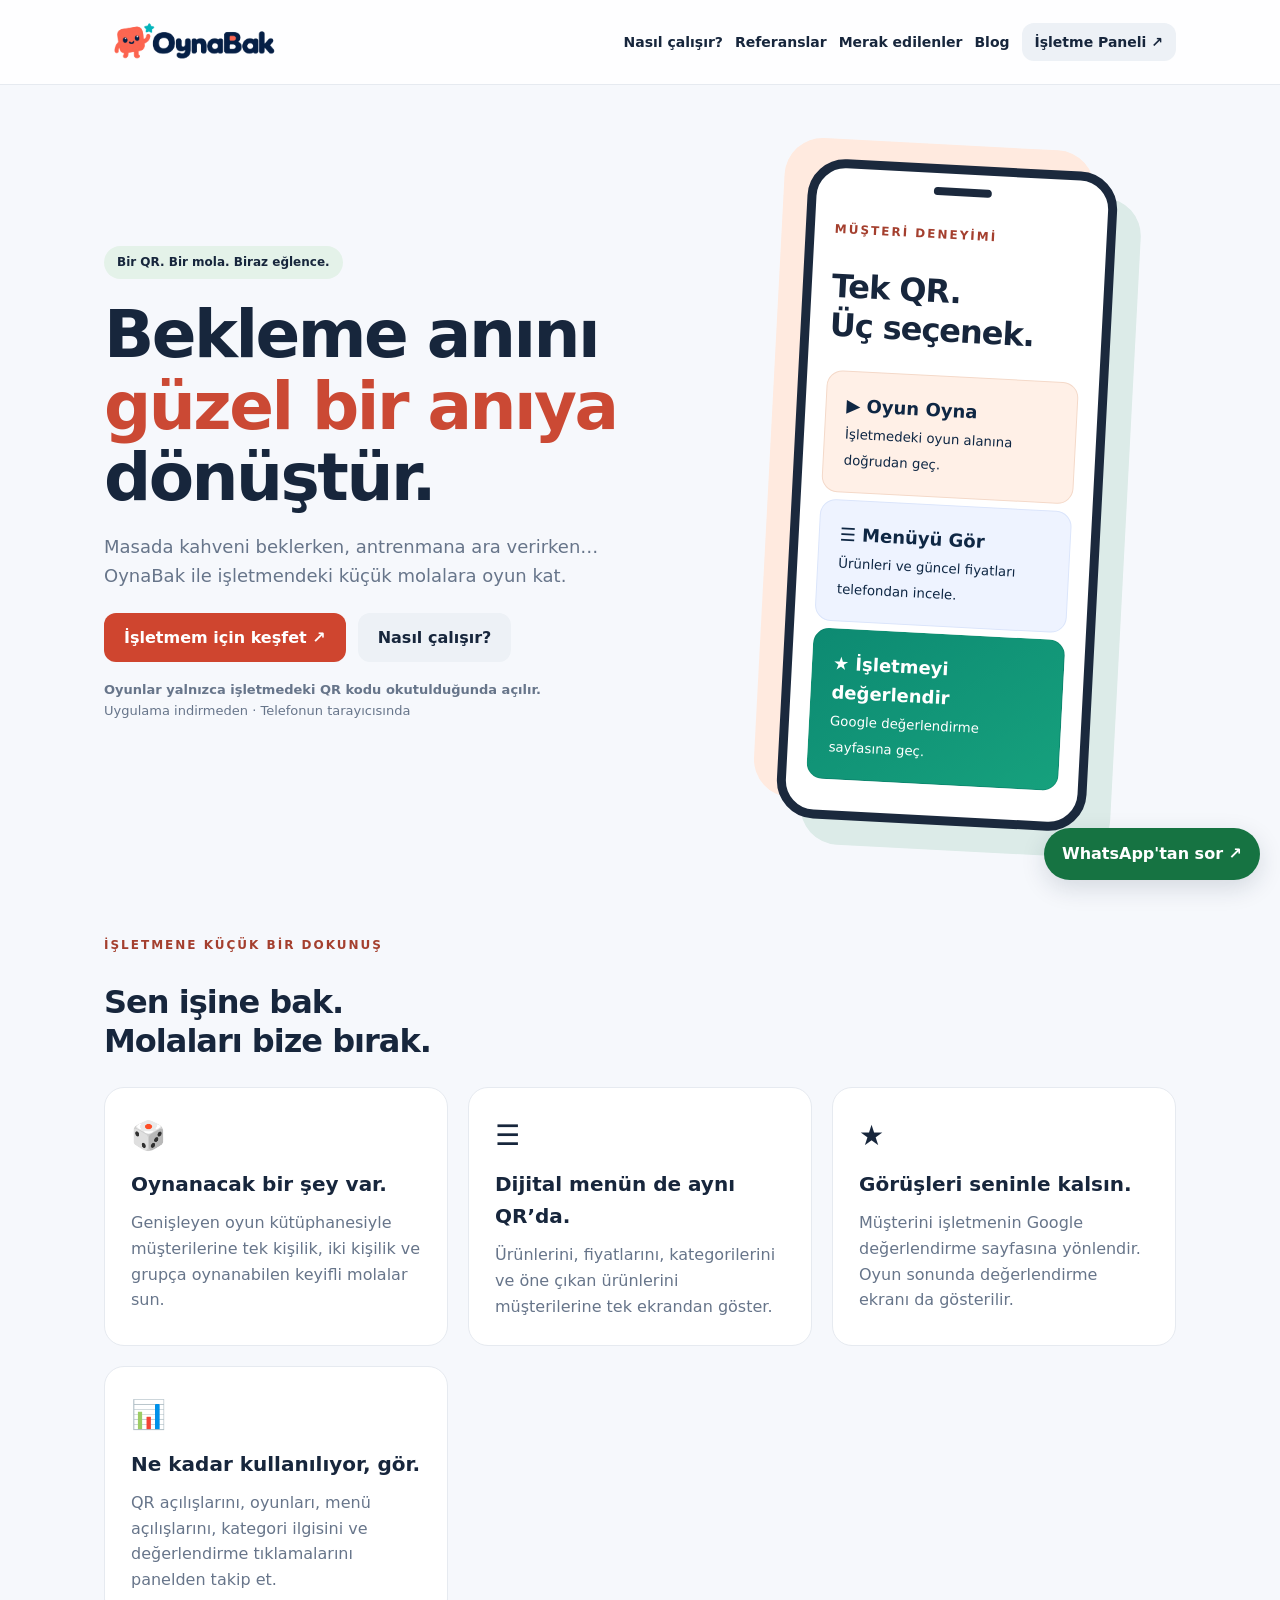
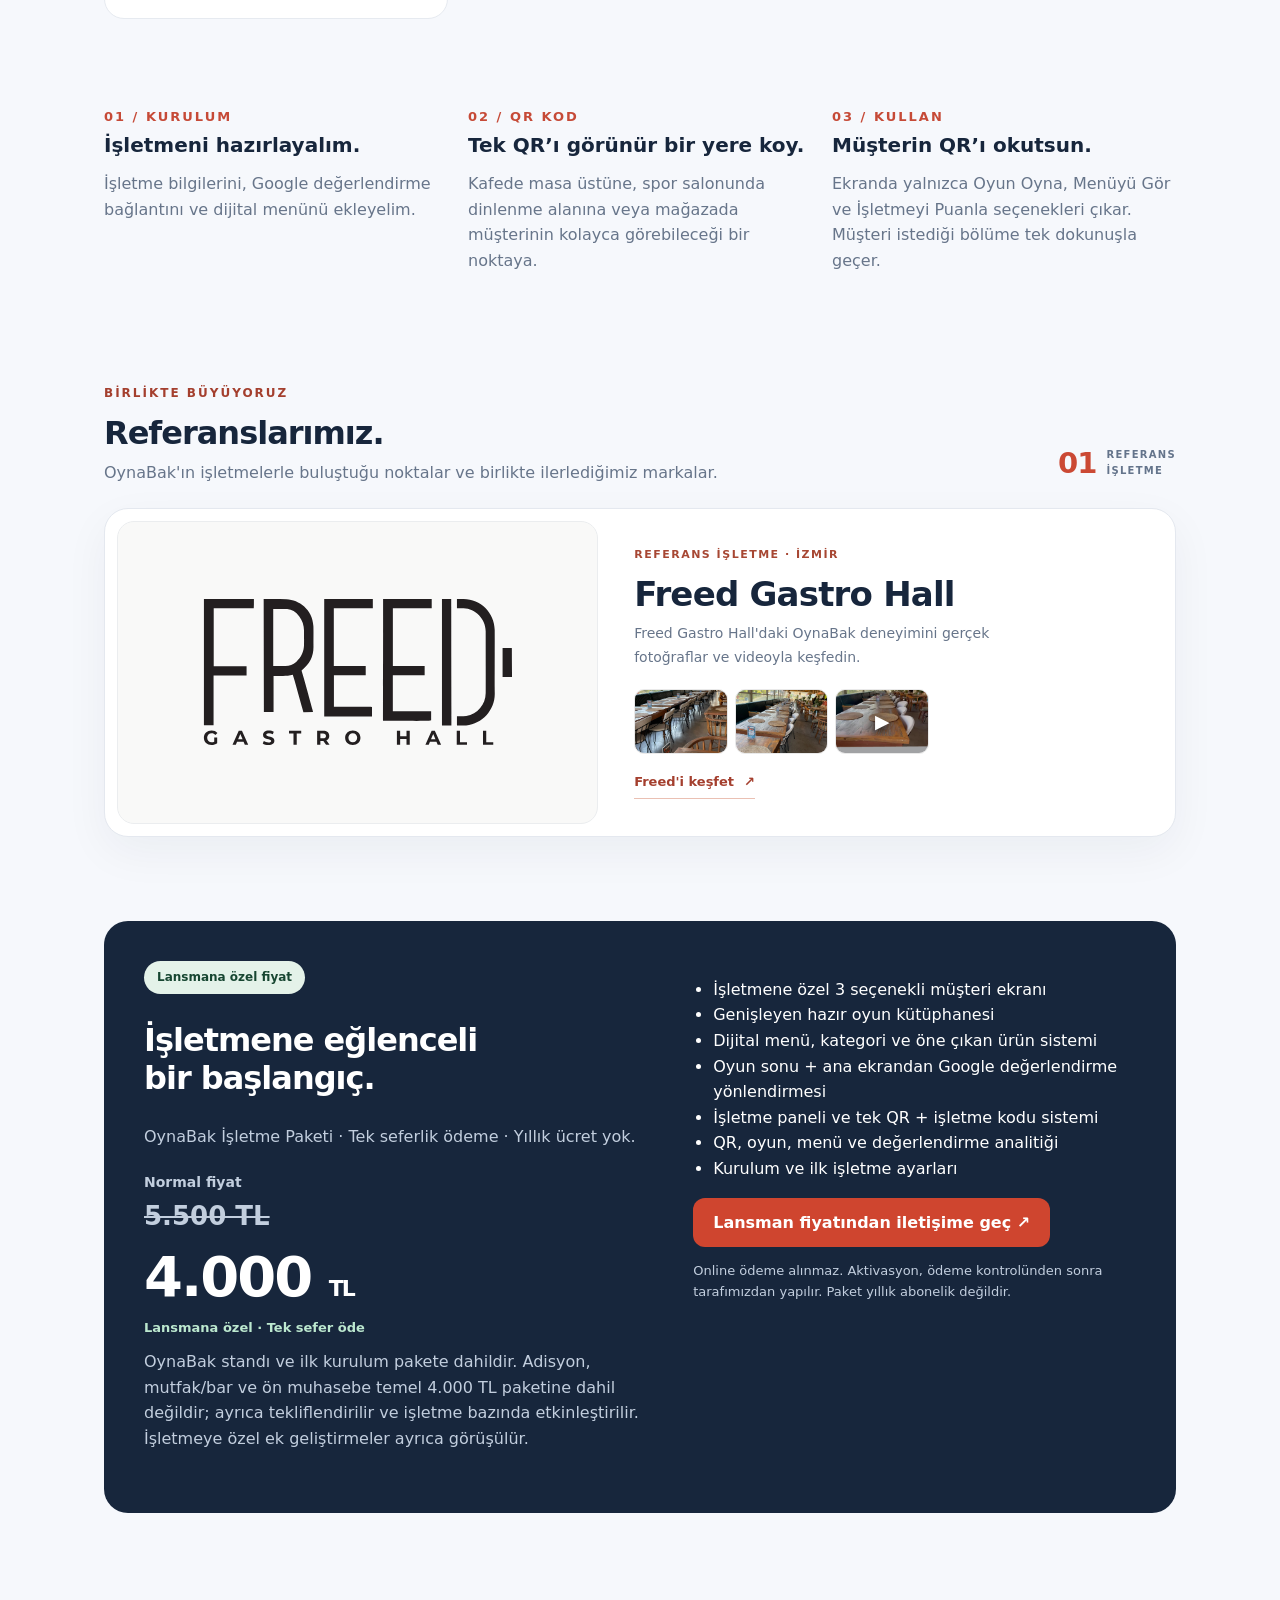
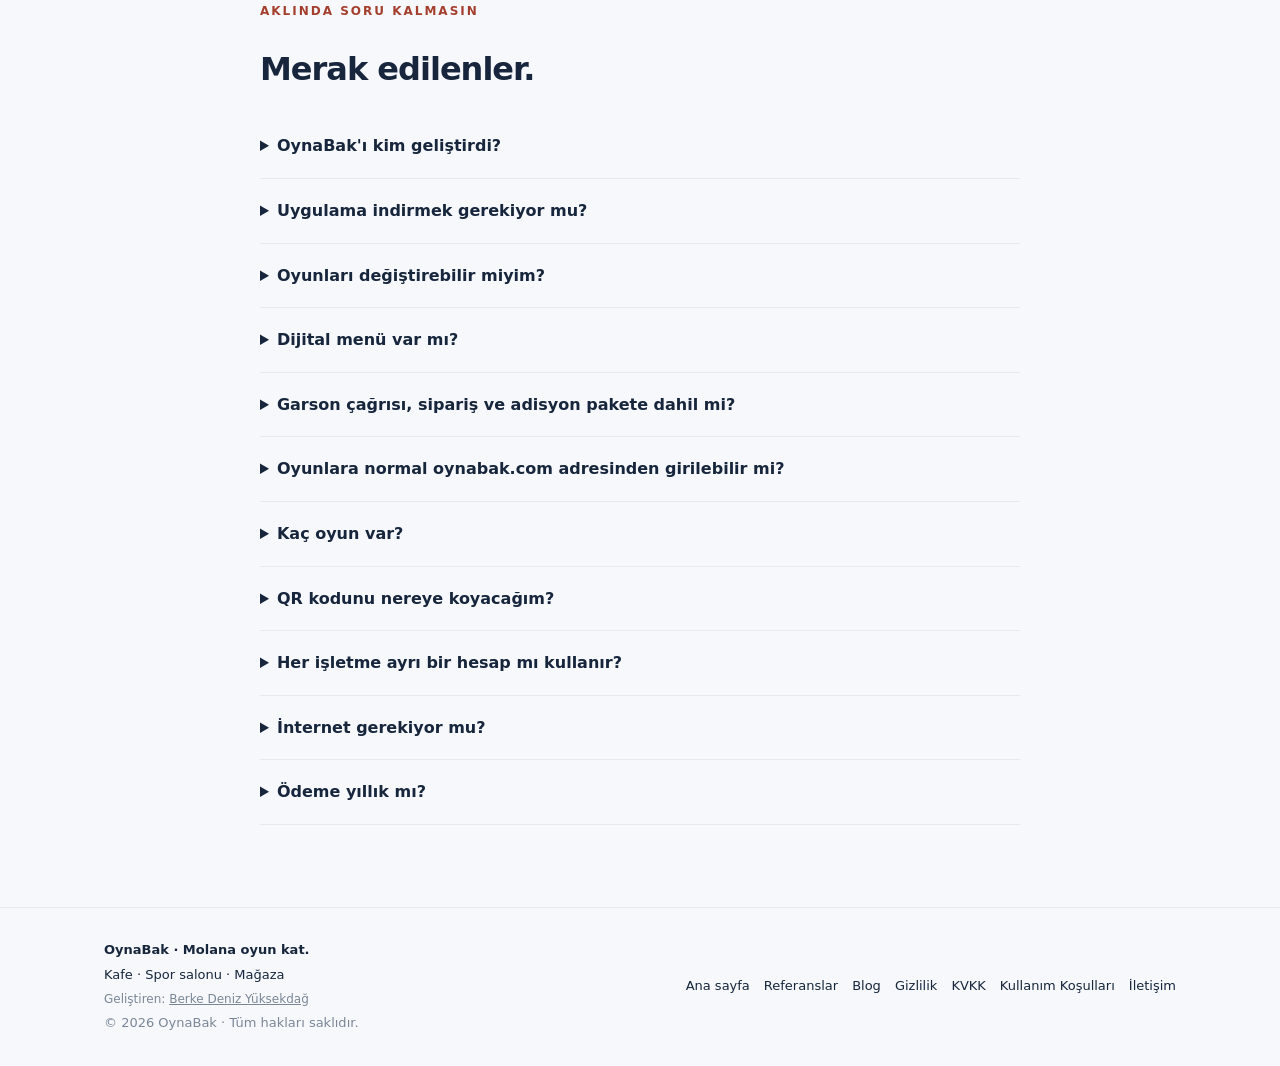
==== commit 9433de72: "Link founder admin panel to printer management" ====
--- a/index.html
+++ b/index.html
@@ -5195,7 +5195,6 @@
 let recoveryFailure=authFragment.has('error')||authLanding.searchParams.has('error');
 const configured=Boolean(SUPABASE_URL&&SUPABASE_PUBLISHABLE_KEY);let db=null,initError='';
 try{if(configured){if(!window.supabase)throw Error('Bağlantı kütüphanesi yüklenemedi. İnternet bağlantınızı kontrol edin.');db=window.supabase.createClient(SUPABASE_URL,SUPABASE_PUBLISHABLE_KEY)}}catch(e){initError=e.message}
-window.obFinanceDb=db; window.obFinanceVenue=()=>me?.venue; window.obFinanceVenues=()=>adminData?.venues||[];
 let me=null,adminData=null,tab='venues',venue=null,gameCleanup=()=>{},routeSeq=0,toastTimer,adminGameMedia={};
 let waiterChannel=null,waiterAudioCtx=null,waiterSoundEnabled=false,waiterAlertTimer=null,waiterPollTimer=null,waiterKnownIds=new Set(),waiterAlarmTimer=null,waiterAlarmActive=false,waiterMutedCalls=new Set(),waiterPendingCalls=[];
 try{waiterSoundEnabled=localStorage.getItem('ob_waiter_sound')==='1'}catch(_){}
@@ -5611,7 +5610,7 @@
    edit.parentElement.appendChild(b);
  }catch(err){console.warn('Finans önizleme yetki kontrolü:',err.message)}
 }
-function drawAdmin(){ $('#app').innerHTML=`<div class="wrap page">${panelTop('Her işletme, tek bir yerden.')}<div class="tabs"><button class="${tab==='venues'?'on':''}" data-tab="venues">İşletmeler · ${adminData.venues.length}</button><button class="${tab==='games'?'on':''}" data-tab="games">Oyun kütüphanesi</button><button class="${tab==='accounts'?'on':''}" data-tab="accounts">Hesap talepleri</button></div><div id="panelBody"></div></div>`;const body=$('#panelBody');if(tab==='venues'){body.innerHTML=`<div class="row" style="justify-content:space-between;margin-bottom:20px"><p class="muted">İşletme oluştur, oyunlarını seç, QR kodunu paylaş.</p><button class="btn coral" data-action="venue-new">+ İşletme ekle</button></div><div class="grid">${adminData.venues.map(v=>`<div class="card"><span class="badge ${v.active&&v.licensed?'good':''}">${v.active&&v.licensed?'Aktif':'Kapalı / Lisans bekliyor'}</span><h3 style="margin-top:15px">${esc(v.name)}</h3><p class="muted">${esc(v.sector)} · Tek QR sistemi</p><div data-feature-summary style="display:flex;gap:5px;flex-wrap:wrap;margin:10px 0">${OB_FEATURES.map(([k,label])=>`<span class="badge ${featureOn(v,k)?'good':''}" style="font-size:10px">${featureOn(v,k)?'✓':'—'} ${esc(label.replace(/^[^ ]+ /,''))}</span>`).join('')}</div><div class="venue-code-inline"><div><small>İşletme kodu</small><b data-venue-code="${esc(v.id)}">Yükleniyor…</b></div><div class="venue-code-actions"><button type="button" data-action="copy-venue-code" data-id="${esc(v.id)}">Kopyala</button><button type="button" class="danger-lite" data-action="regen-venue-code" data-id="${esc(v.id)}">Kodu yenile</button></div></div><div class="row"><button class="btn small light" data-action="venue-edit" data-id="${v.id}">Düzenle</button><button class="btn small light" data-action="menu-manage" data-id="${v.id}">Menü</button><button class="btn small light" data-action="qr" data-id="${v.id}">QR</button><button class="btn small light" data-action="stats" data-id="${v.id}">Sonuçlar</button><a class="btn small light" href="${customerURL(v.id)}" target="_blank" rel="noopener">Aç ↗</a></div></div>`).join('')||'<div class="empty full">İlk işletmeni ekleyerek başla.</div>'}</div>`}else if(tab==='games'){body.innerHTML=`<div class="row" style="justify-content:space-between;margin-bottom:20px"><p class="muted">Oyun kodunu ve kapak resmini ekle, işletmelere ata.</p><button class="btn coral" data-action="game-new">+ Oyun ekle</button></div><div class="list">${currentTenGames(adminData.games).map(g=>`<div class="item"><div class="row" style="align-items:center"><div class="admin-game-thumb">${g.image_data?`<img src="${esc(g.image_data)}" alt="${esc(g.name)}">`:'<div class="noimg">Resim<br>yok</div>'}</div><div style="flex:1;min-width:0"><b>${esc(g.name)}</b><div class="muted">${g.published?'Yayında':'Taslak'} · ${(g.venue_ids||[]).length} işletme · sürüm ${g.revision}</div></div><div class="row" style="gap:8px;flex:none"><button class="btn small light" data-action="game-edit" data-id="${g.id}">Düzenle</button><button class="btn small" style="background:#b42318;color:#fff" data-action="game-delete" data-id="${g.id}" data-name="${esc(g.name)}">Sil</button></div></div></div>`).join('')||'<div class="empty">Henüz güncel oyun eklenmedi.</div>'}</div>`}else{body.innerHTML=`<div class="list">${adminData.accounts.map(a=>`<form class="item assignForm" data-id="${a.user_id}"><h3>${esc(a.business_name)}</h3><p class="muted">${esc(a.email)} · ${esc(a.status==='active'?'Onaylandı':a.status==='revoked'?'Erişim kapalı':'Onay bekliyor')}</p><label class="field">Atanacak işletme<select name="venue">${venueOptions(a.venue_id)}</select></label><div class="row"><button class="btn small coral" name="mode" value="active">Erişimi aç / güncelle</button><button class="btn small light" name="mode" value="revoked">Erişimi kapat</button></div></form>`).join('')||'<div class="empty">Henüz hesap talebi yok.</div>'}</div>`}}
+function drawAdmin(){ $('#app').innerHTML=`<div class="wrap page">${panelTop('Her işletme, tek bir yerden.')}<div class="tabs"><button class="${tab==='venues'?'on':''}" data-tab="venues">İşletmeler · ${adminData.venues.length}</button><button class="${tab==='games'?'on':''}" data-tab="games">Oyun kütüphanesi</button><button class="${tab==='accounts'?'on':''}" data-tab="accounts">Hesap talepleri</button><a class="btn small light" href="printer-admin.html" style="text-decoration:none;align-self:center">🖨️ Yazıcı Yönetimi</a></div><div id="panelBody"></div></div>`;const body=$('#panelBody');if(tab==='venues'){body.innerHTML=`<div class="row" style="justify-content:space-between;margin-bottom:20px"><p class="muted">İşletme oluştur, oyunlarını seç, QR kodunu paylaş.</p><button class="btn coral" data-action="venue-new">+ İşletme ekle</button></div><div class="grid">${adminData.venues.map(v=>`<div class="card"><span class="badge ${v.active&&v.licensed?'good':''}">${v.active&&v.licensed?'Aktif':'Kapalı / Lisans bekliyor'}</span><h3 style="margin-top:15px">${esc(v.name)}</h3><p class="muted">${esc(v.sector)} · Tek QR sistemi</p><div data-feature-summary style="display:flex;gap:5px;flex-wrap:wrap;margin:10px 0">${OB_FEATURES.map(([k,label])=>`<span class="badge ${featureOn(v,k)?'good':''}" style="font-size:10px">${featureOn(v,k)?'✓':'—'} ${esc(label.replace(/^[^ ]+ /,''))}</span>`).join('')}</div><div class="venue-code-inline"><div><small>İşletme kodu</small><b data-venue-code="${esc(v.id)}">Yükleniyor…</b></div><div class="venue-code-actions"><button type="button" data-action="copy-venue-code" data-id="${esc(v.id)}">Kopyala</button><button type="button" class="danger-lite" data-action="regen-venue-code" data-id="${esc(v.id)}">Kodu yenile</button></div></div><div class="row"><button class="btn small light" data-action="venue-edit" data-id="${v.id}">Düzenle</button><button class="btn small light" data-action="menu-manage" data-id="${v.id}">Menü</button><button class="btn small light" data-action="qr" data-id="${v.id}">QR</button><button class="btn small light" data-action="stats" data-id="${v.id}">Sonuçlar</button><a class="btn small light" href="${customerURL(v.id)}" target="_blank" rel="noopener">Aç ↗</a></div></div>`).join('')||'<div class="empty full">İlk işletmeni ekleyerek başla.</div>'}</div>`}else if(tab==='games'){body.innerHTML=`<div class="row" style="justify-content:space-between;margin-bottom:20px"><p class="muted">Oyun kodunu ve kapak resmini ekle, işletmelere ata.</p><button class="btn coral" data-action="game-new">+ Oyun ekle</button></div><div class="list">${currentTenGames(adminData.games).map(g=>`<div class="item"><div class="row" style="align-items:center"><div class="admin-game-thumb">${g.image_data?`<img src="${esc(g.image_data)}" alt="${esc(g.name)}">`:'<div class="noimg">Resim<br>yok</div>'}</div><div style="flex:1;min-width:0"><b>${esc(g.name)}</b><div class="muted">${g.published?'Yayında':'Taslak'} · ${(g.venue_ids||[]).length} işletme · sürüm ${g.revision}</div></div><div class="row" style="gap:8px;flex:none"><button class="btn small light" data-action="game-edit" data-id="${g.id}">Düzenle</button><button class="btn small" style="background:#b42318;color:#fff" data-action="game-delete" data-id="${g.id}" data-name="${esc(g.name)}">Sil</button></div></div></div>`).join('')||'<div class="empty">Henüz güncel oyun eklenmedi.</div>'}</div>`}else{body.innerHTML=`<div class="list">${adminData.accounts.map(a=>`<form class="item assignForm" data-id="${a.user_id}"><h3>${esc(a.business_name)}</h3><p class="muted">${esc(a.email)} · ${esc(a.status==='active'?'Onaylandı':a.status==='revoked'?'Erişim kapalı':'Onay bekliyor')}</p><label class="field">Atanacak işletme<select name="venue">${venueOptions(a.venue_id)}</select></label><div class="row"><button class="btn small coral" name="mode" value="active">Erişimi aç / güncelle</button><button class="btn small light" name="mode" value="revoked">Erişimi kapat</button></div></form>`).join('')||'<div class="empty">Henüz hesap talebi yok.</div>'}</div>`}}
 function venueOptions(id){return '<option value="">İşletme seçin</option>'+adminData.venues.map(v=>`<option value="${v.id}" ${v.id===id?'selected':''}>${esc(v.name)}</option>`).join('')}
 
 const CURRENT_GAME_ORDER=[
@@ -6572,8 +6571,7 @@
   }
 
   // Parça HTML ise güvenli bir belge içinde çalıştır.
-  return `<!doctype html><html><head>${injected}</head><body>${src}<script src="finance/finance.js"></script><script src="finance/integration.js"></script>
-</body></html>`;
+  return `<!doctype html><html><head>${injected}</head><body>${src}</body></html>`;
 }
 
 function instrumentGameFinish(code){
